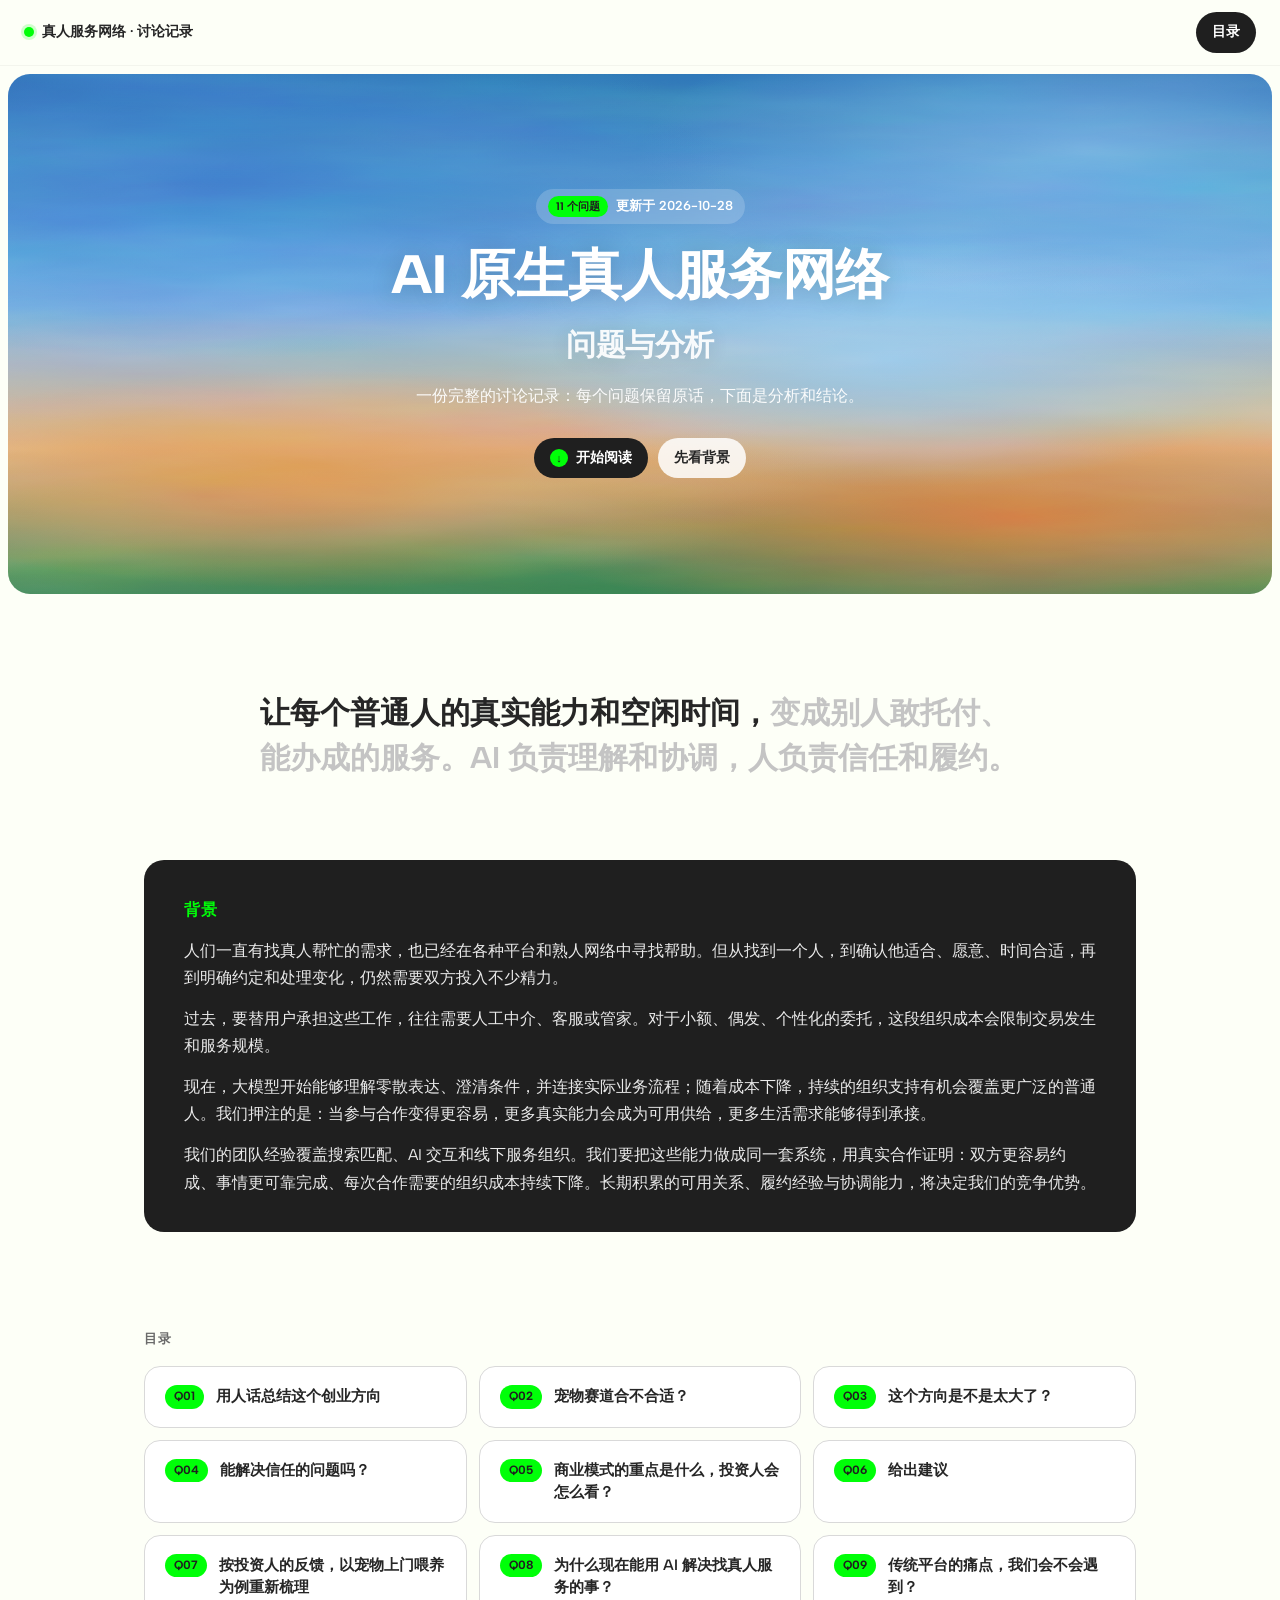
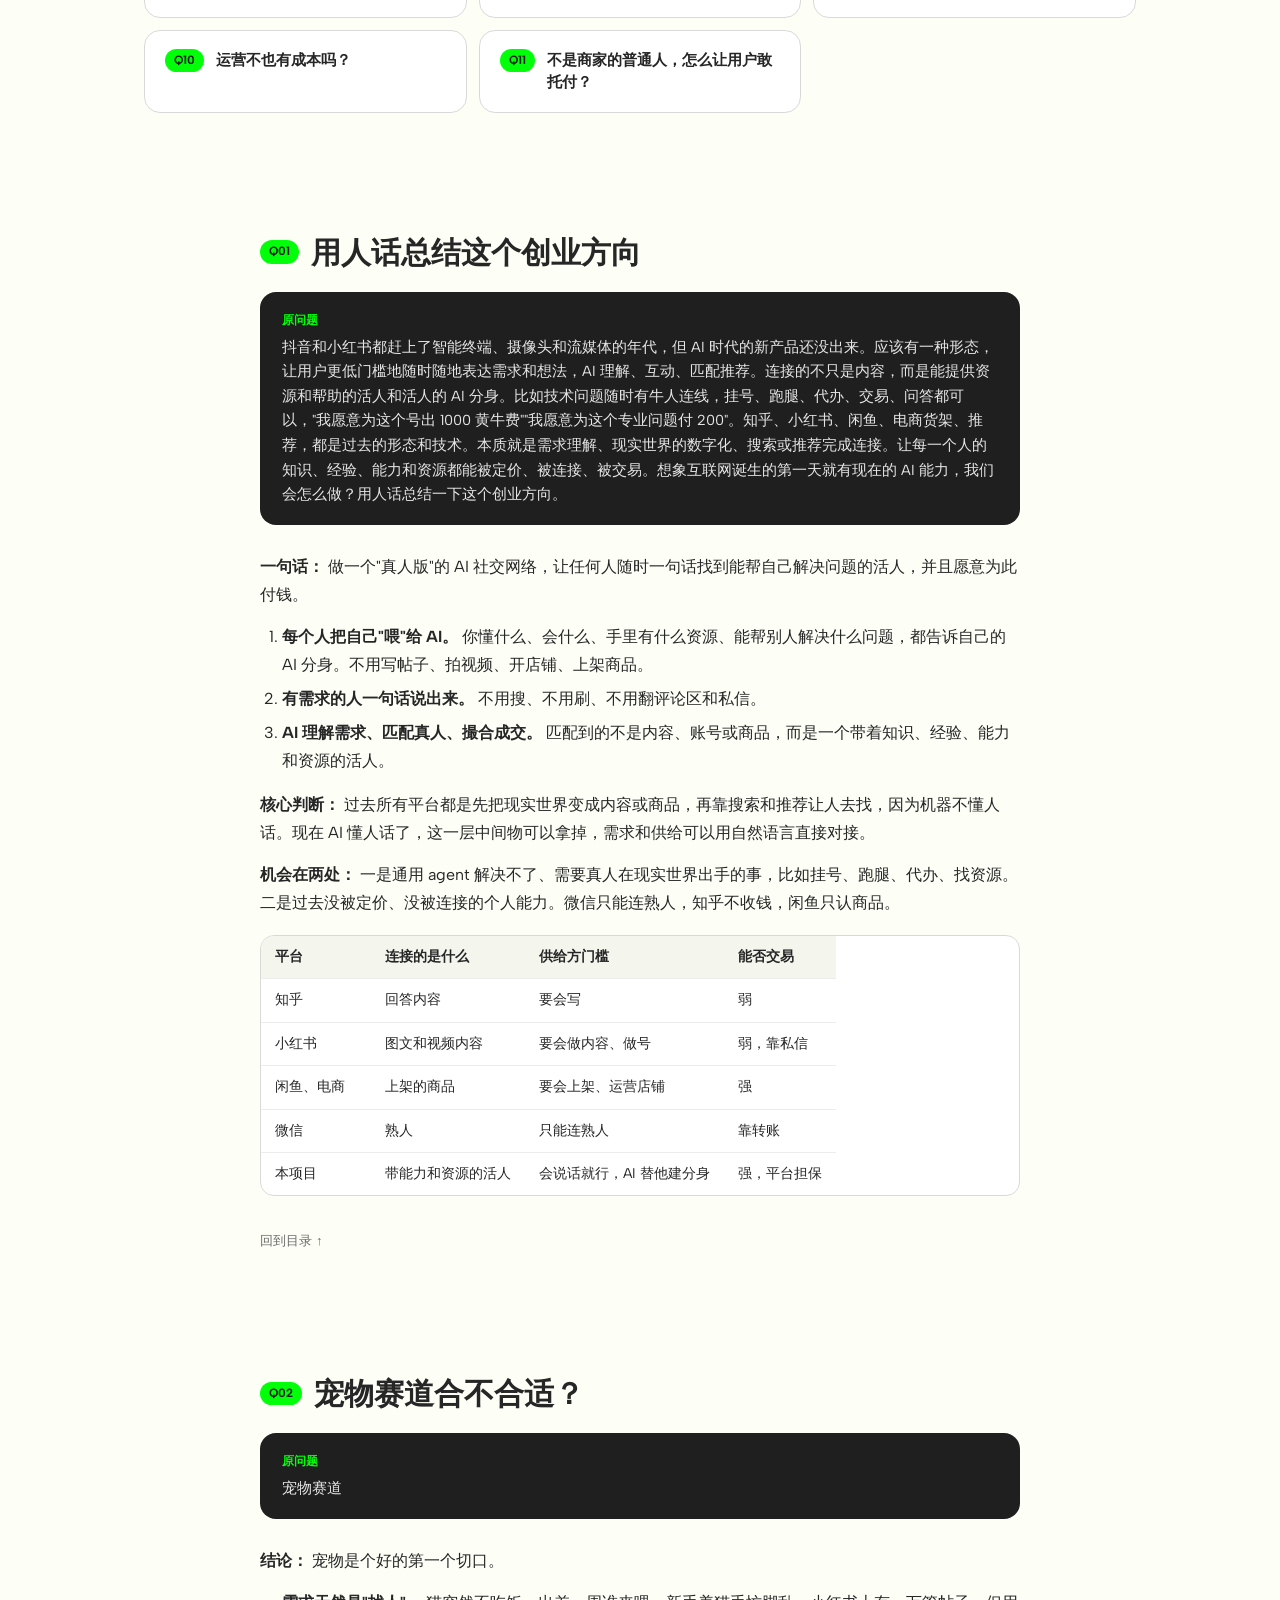
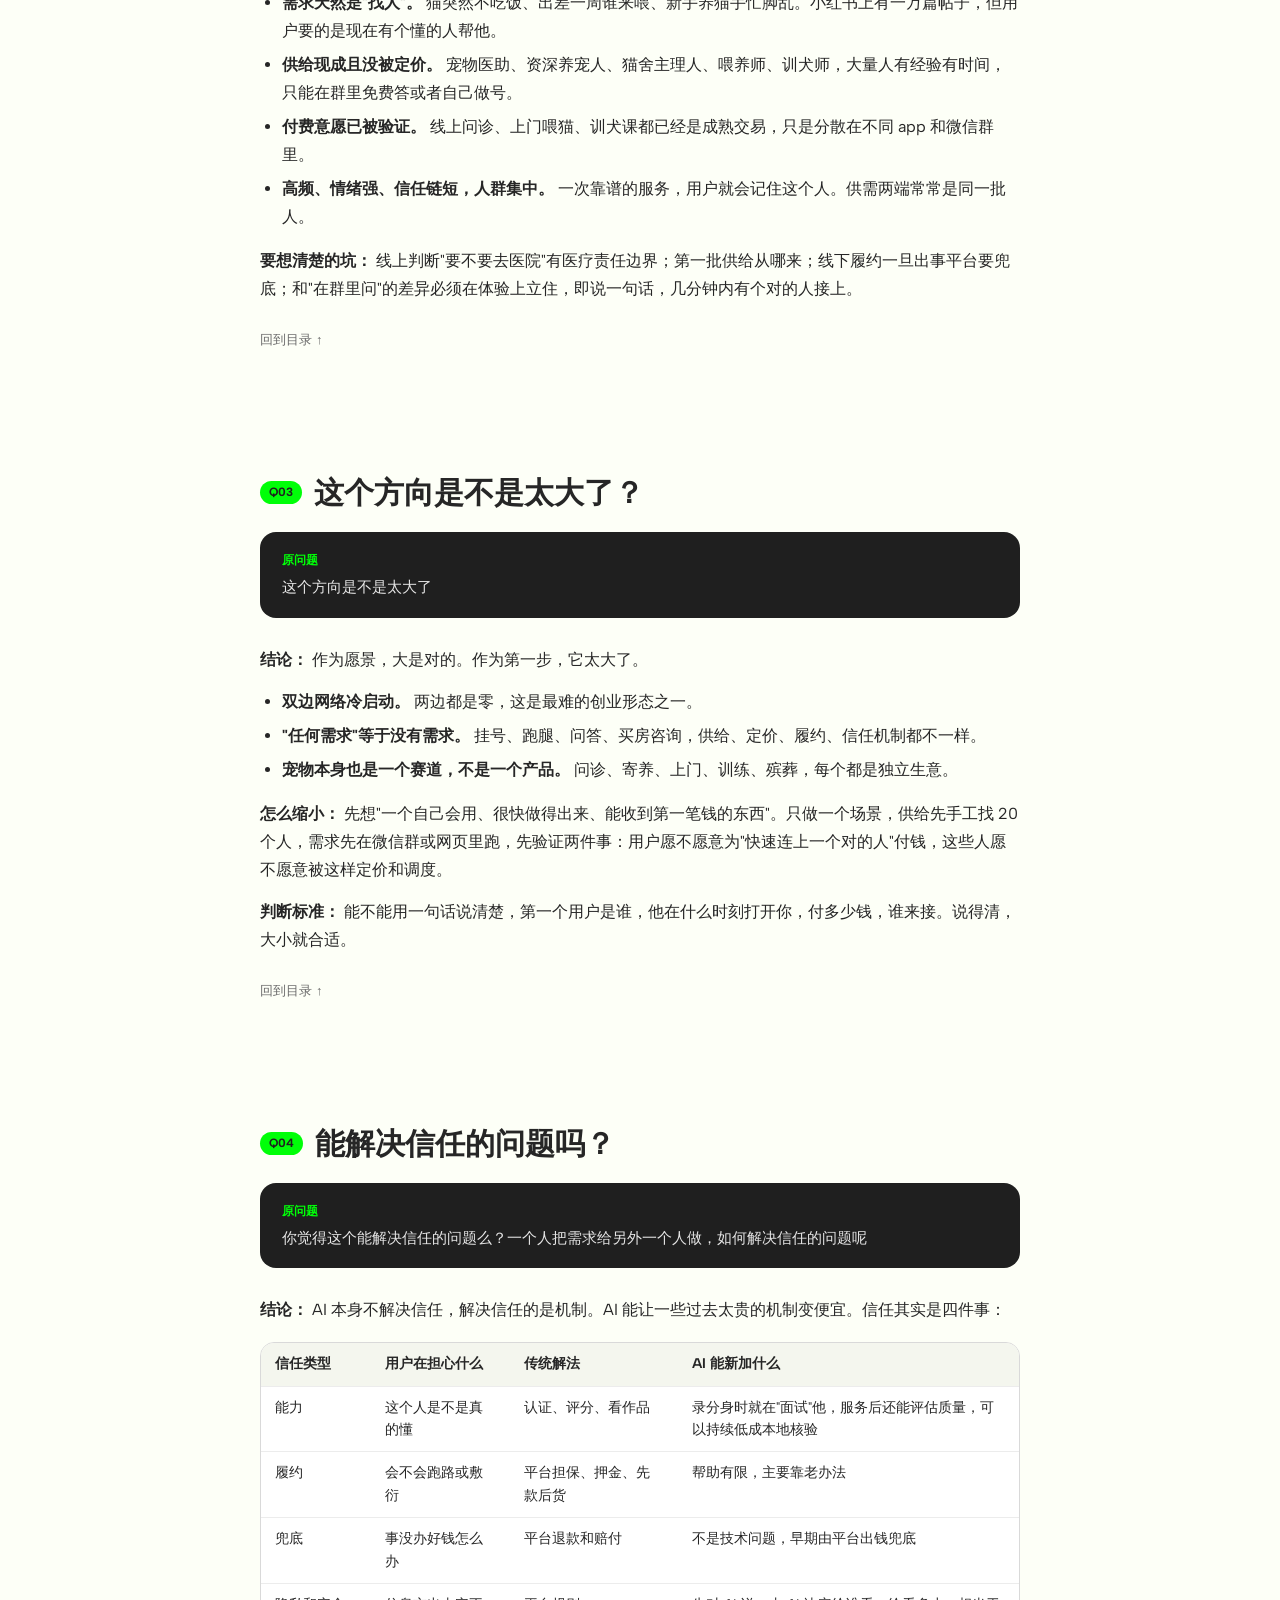
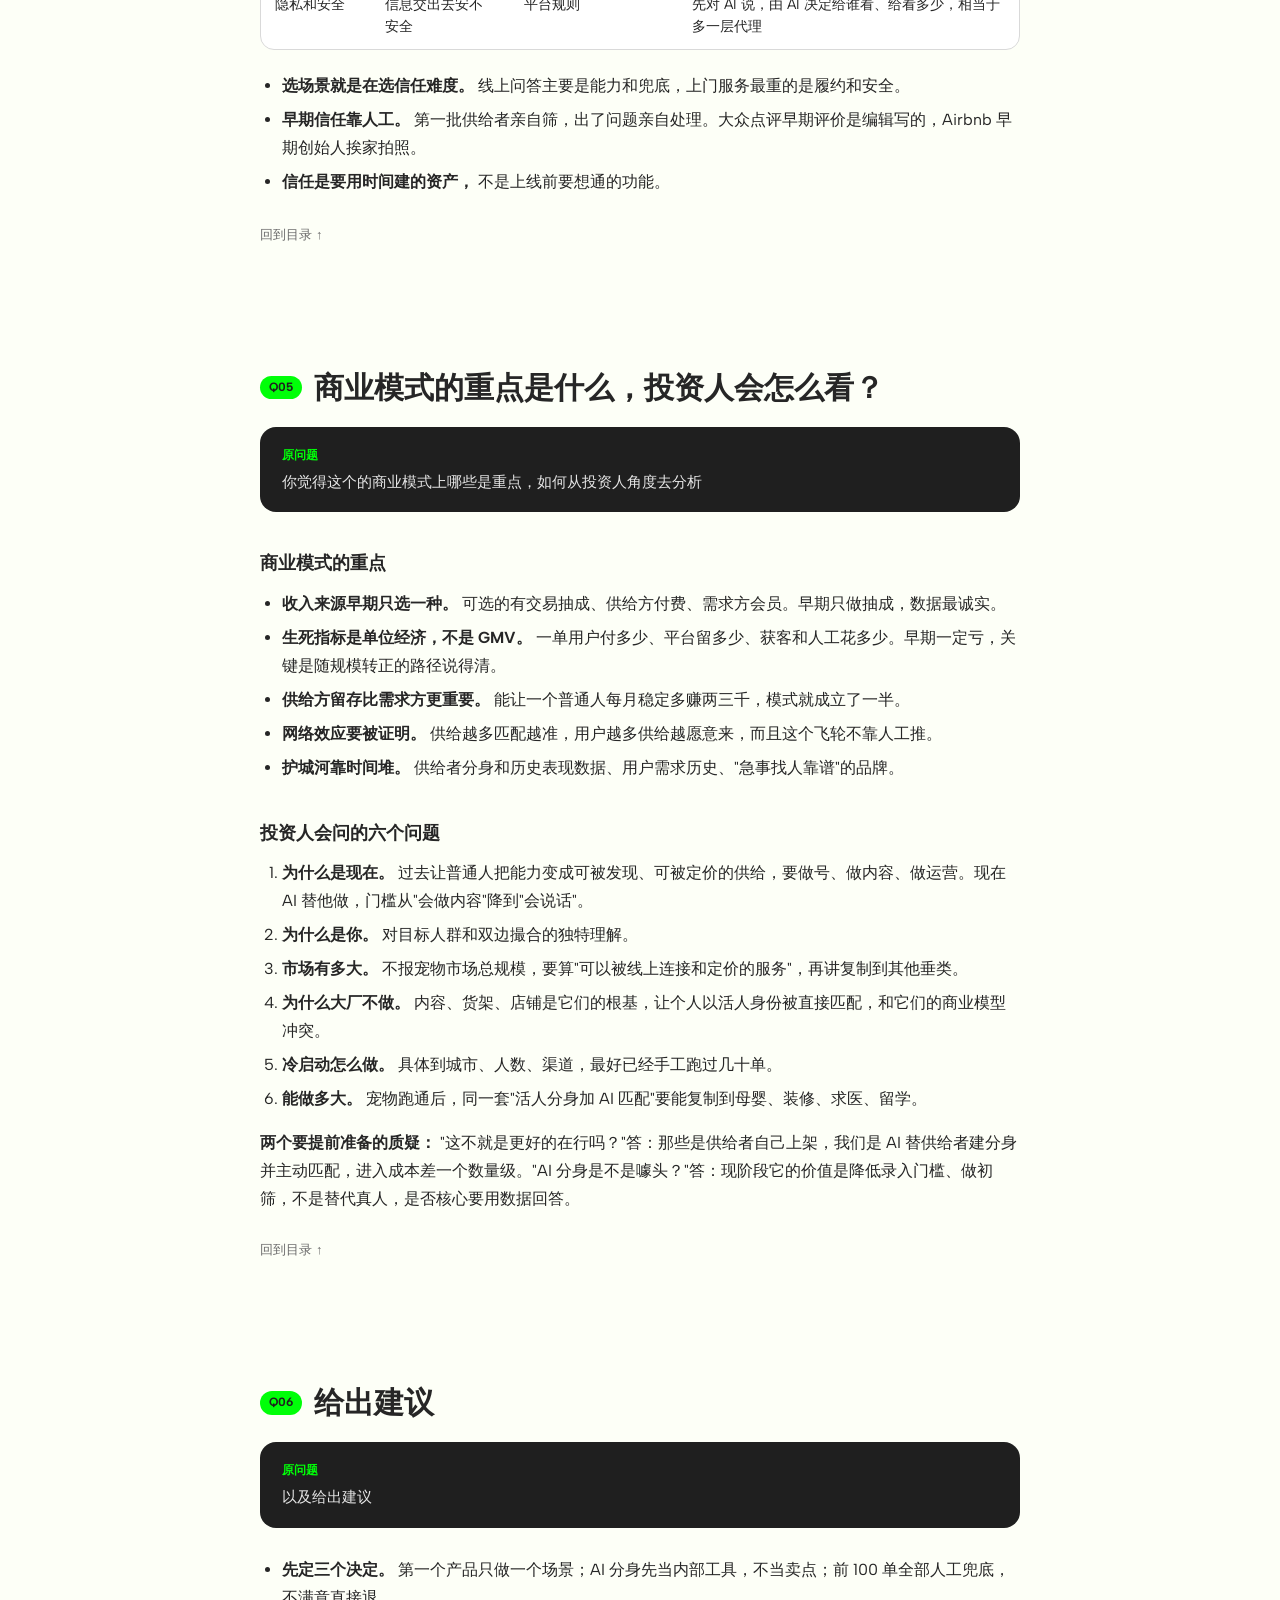
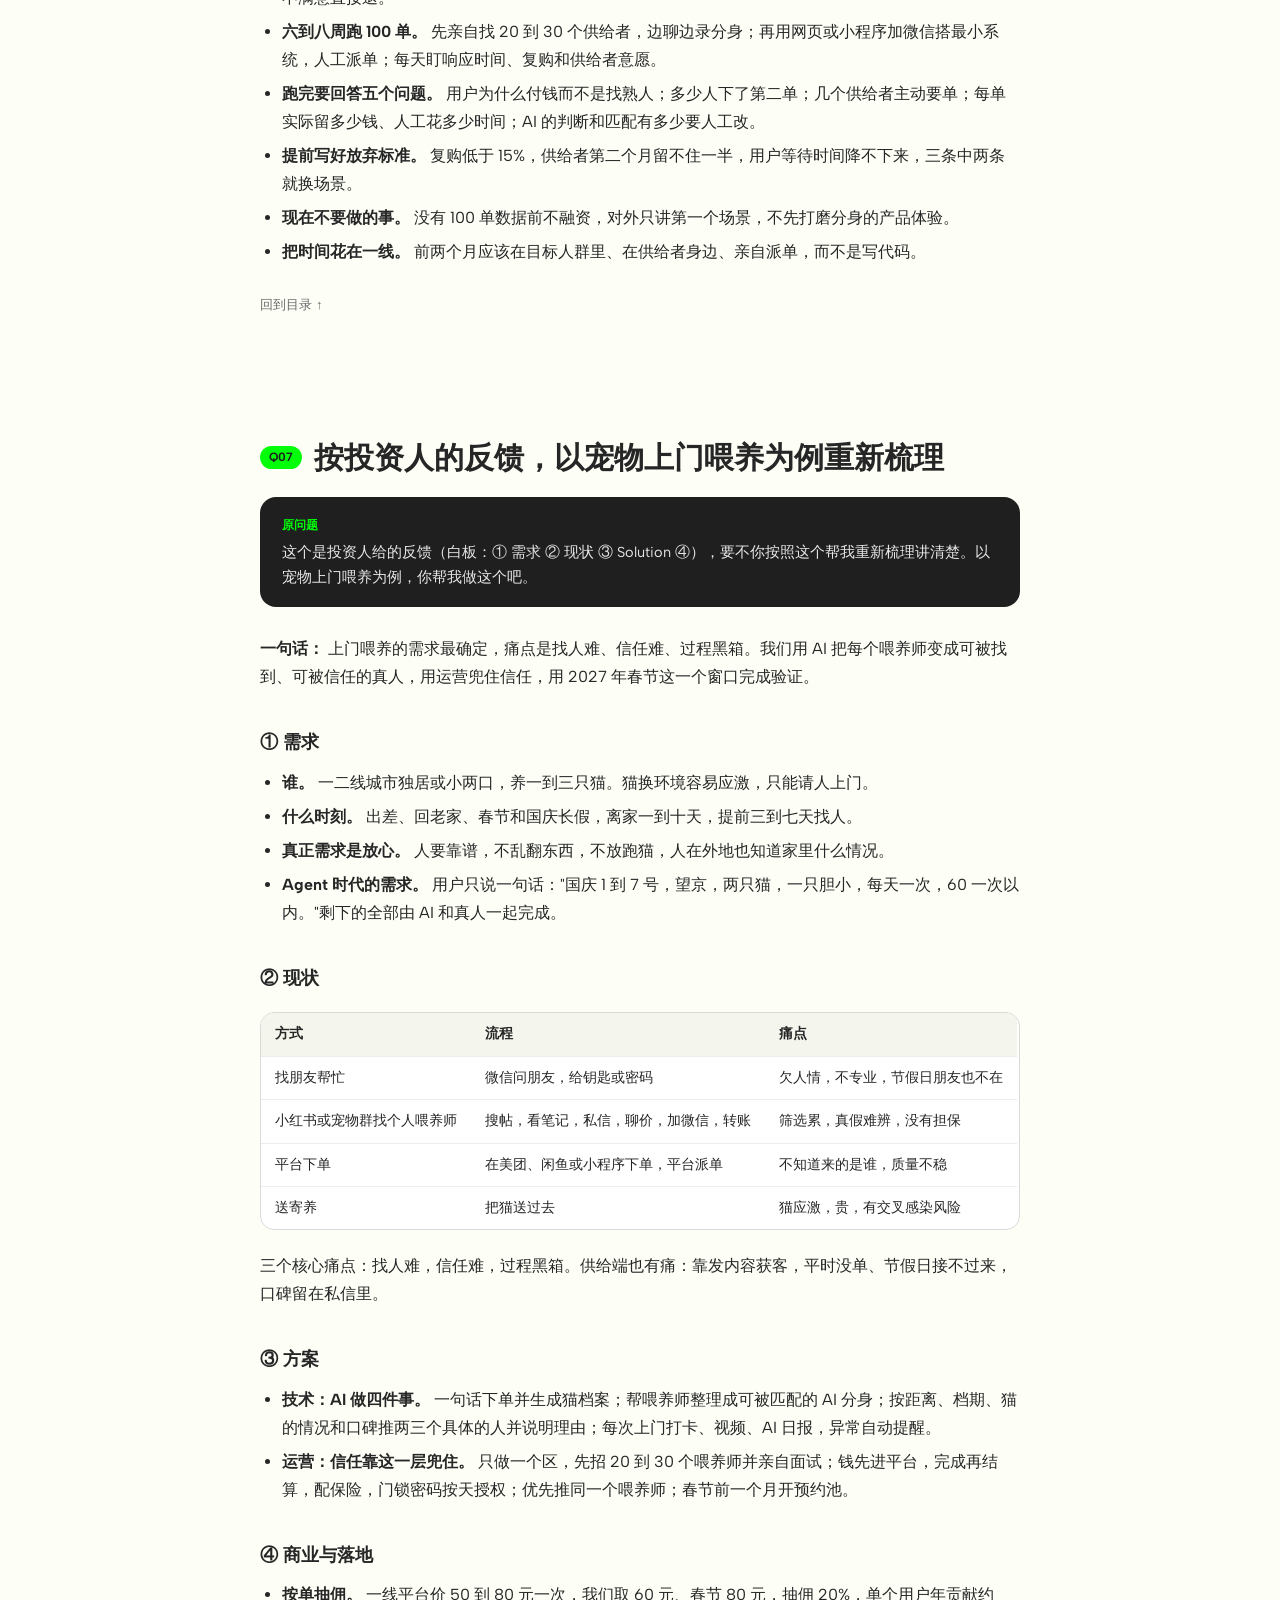
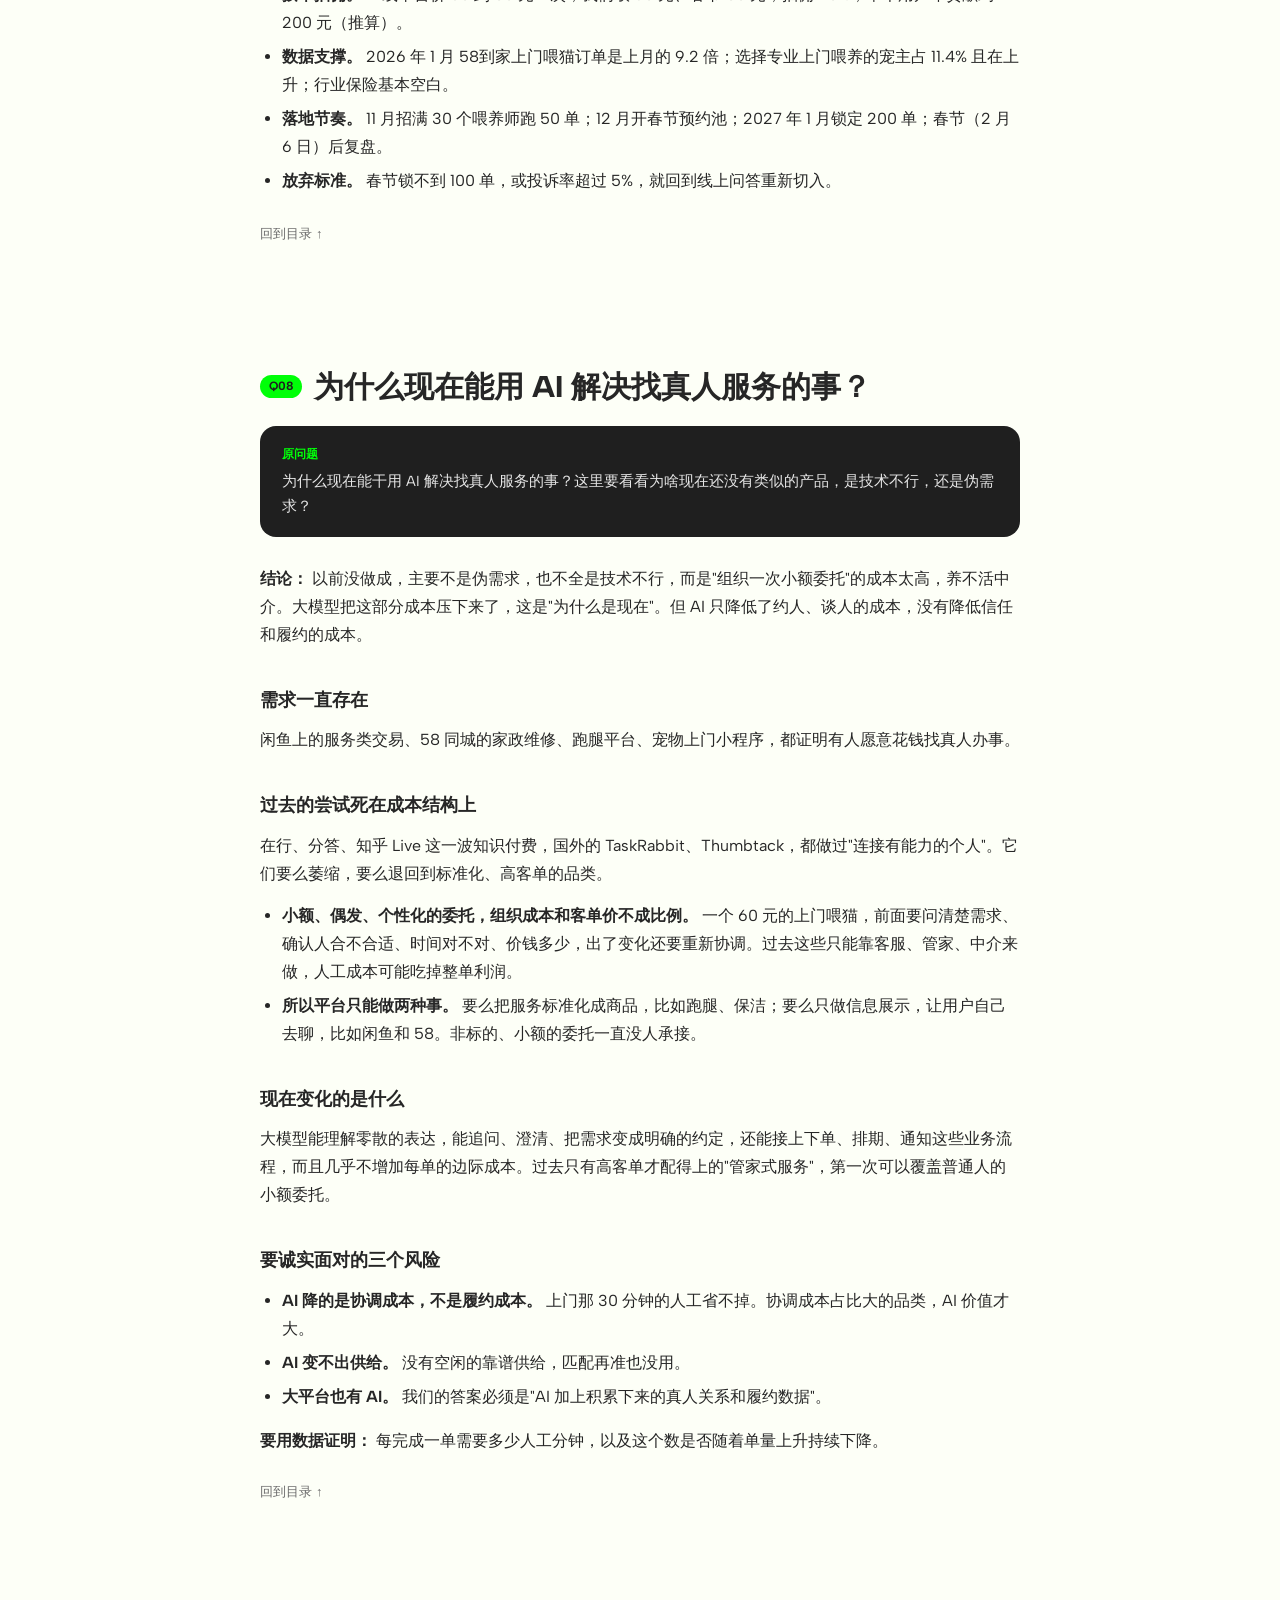
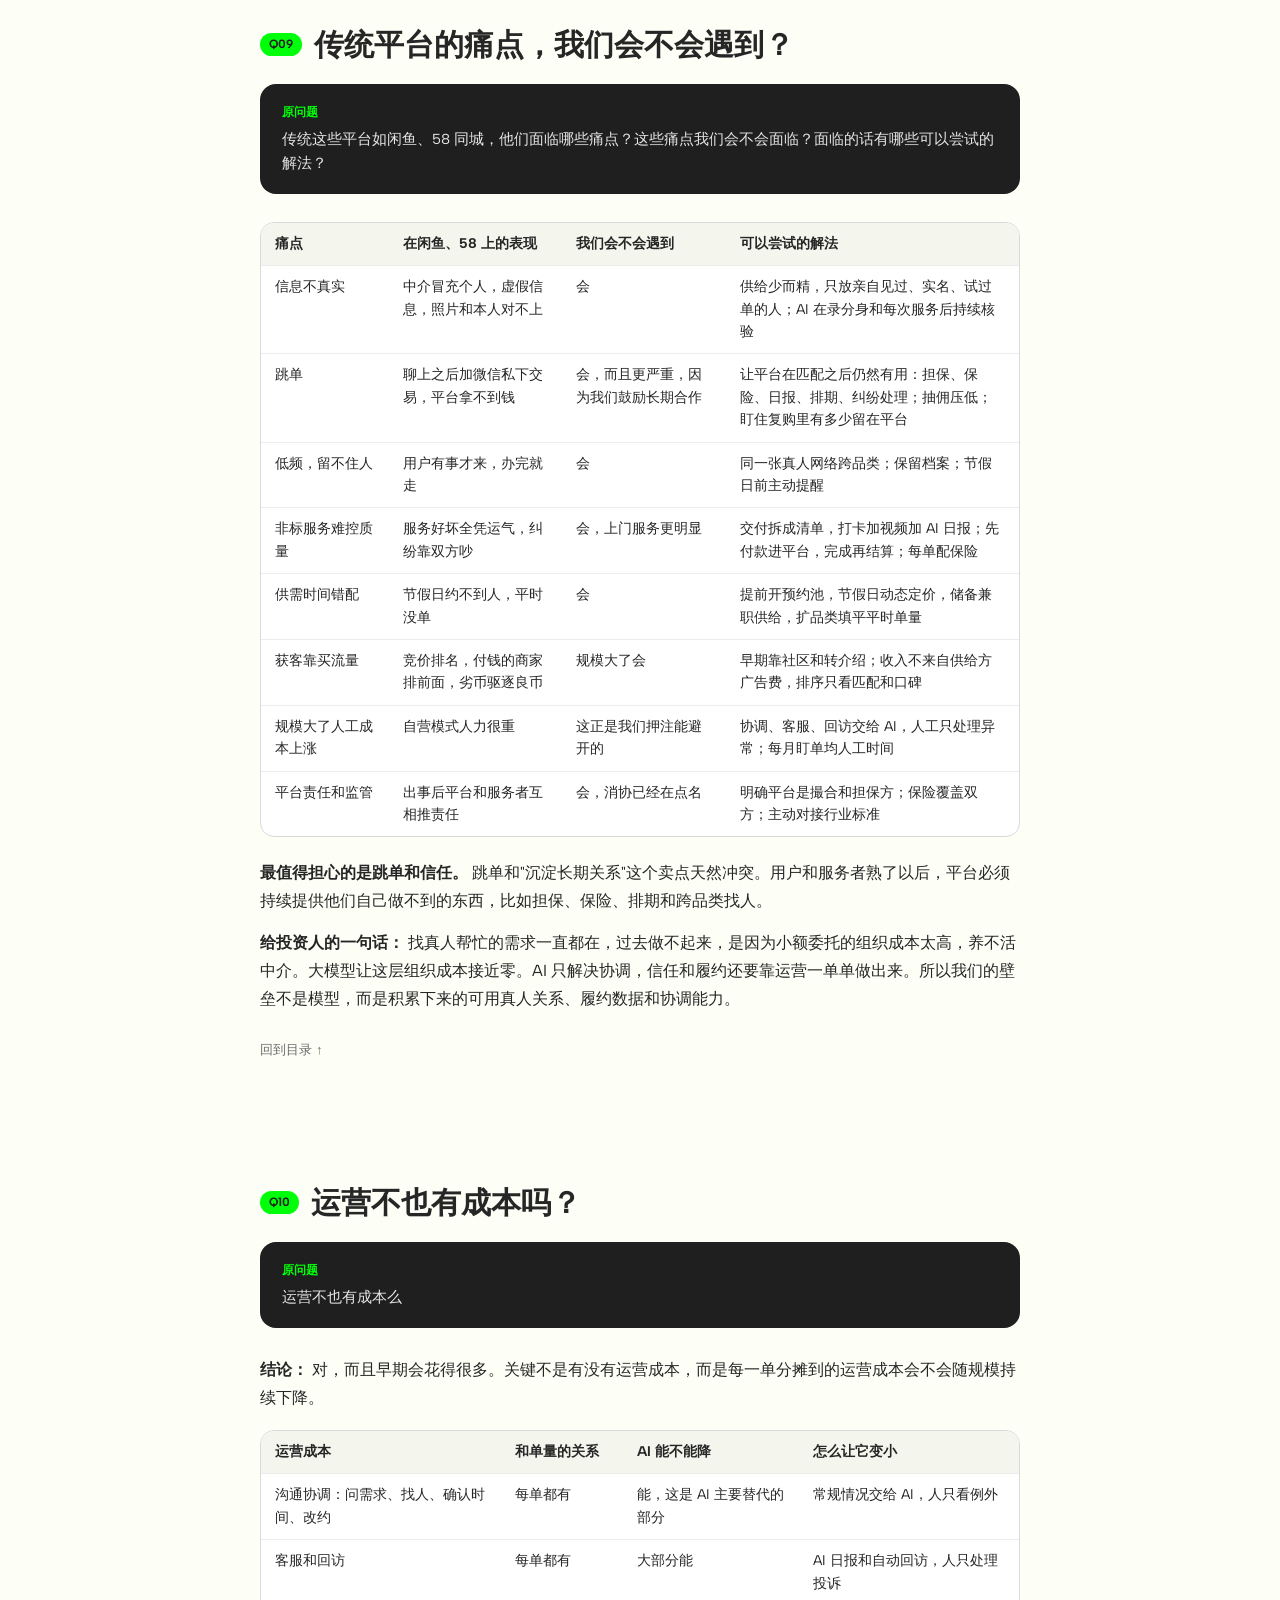
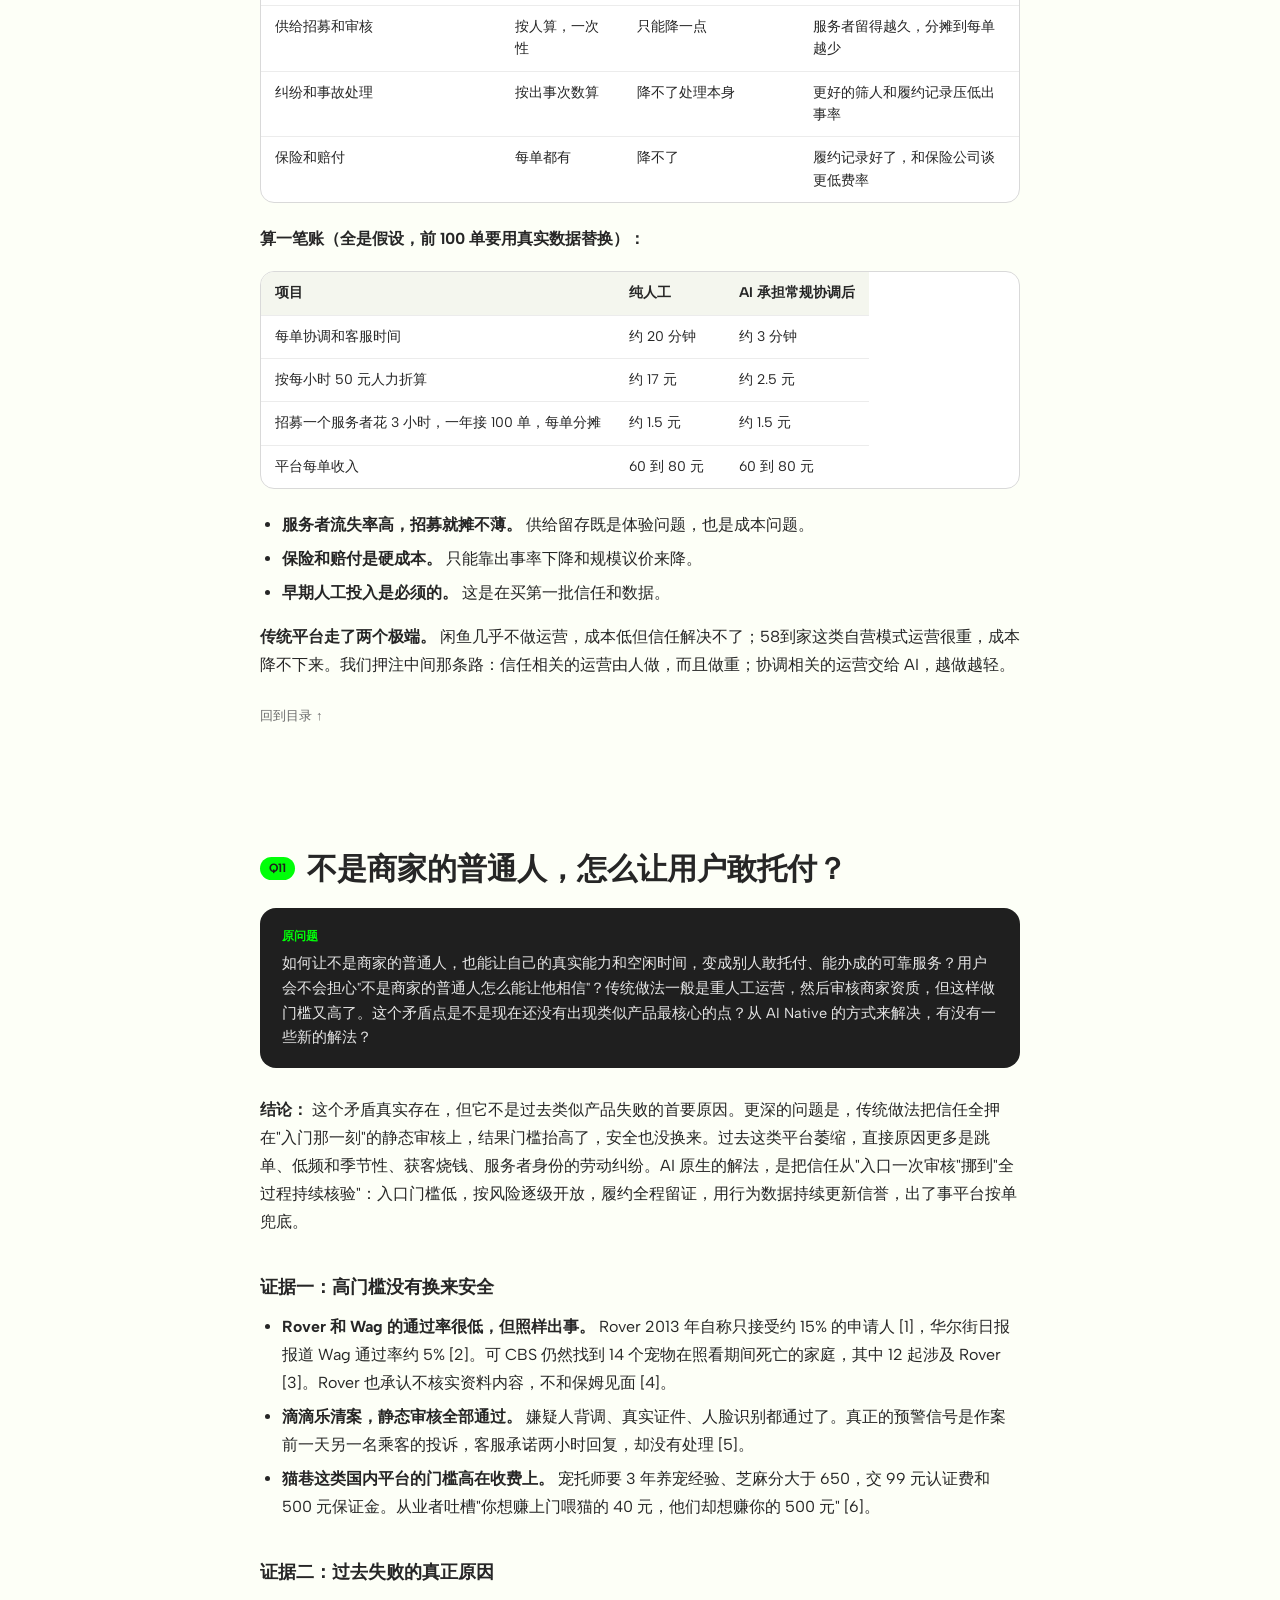
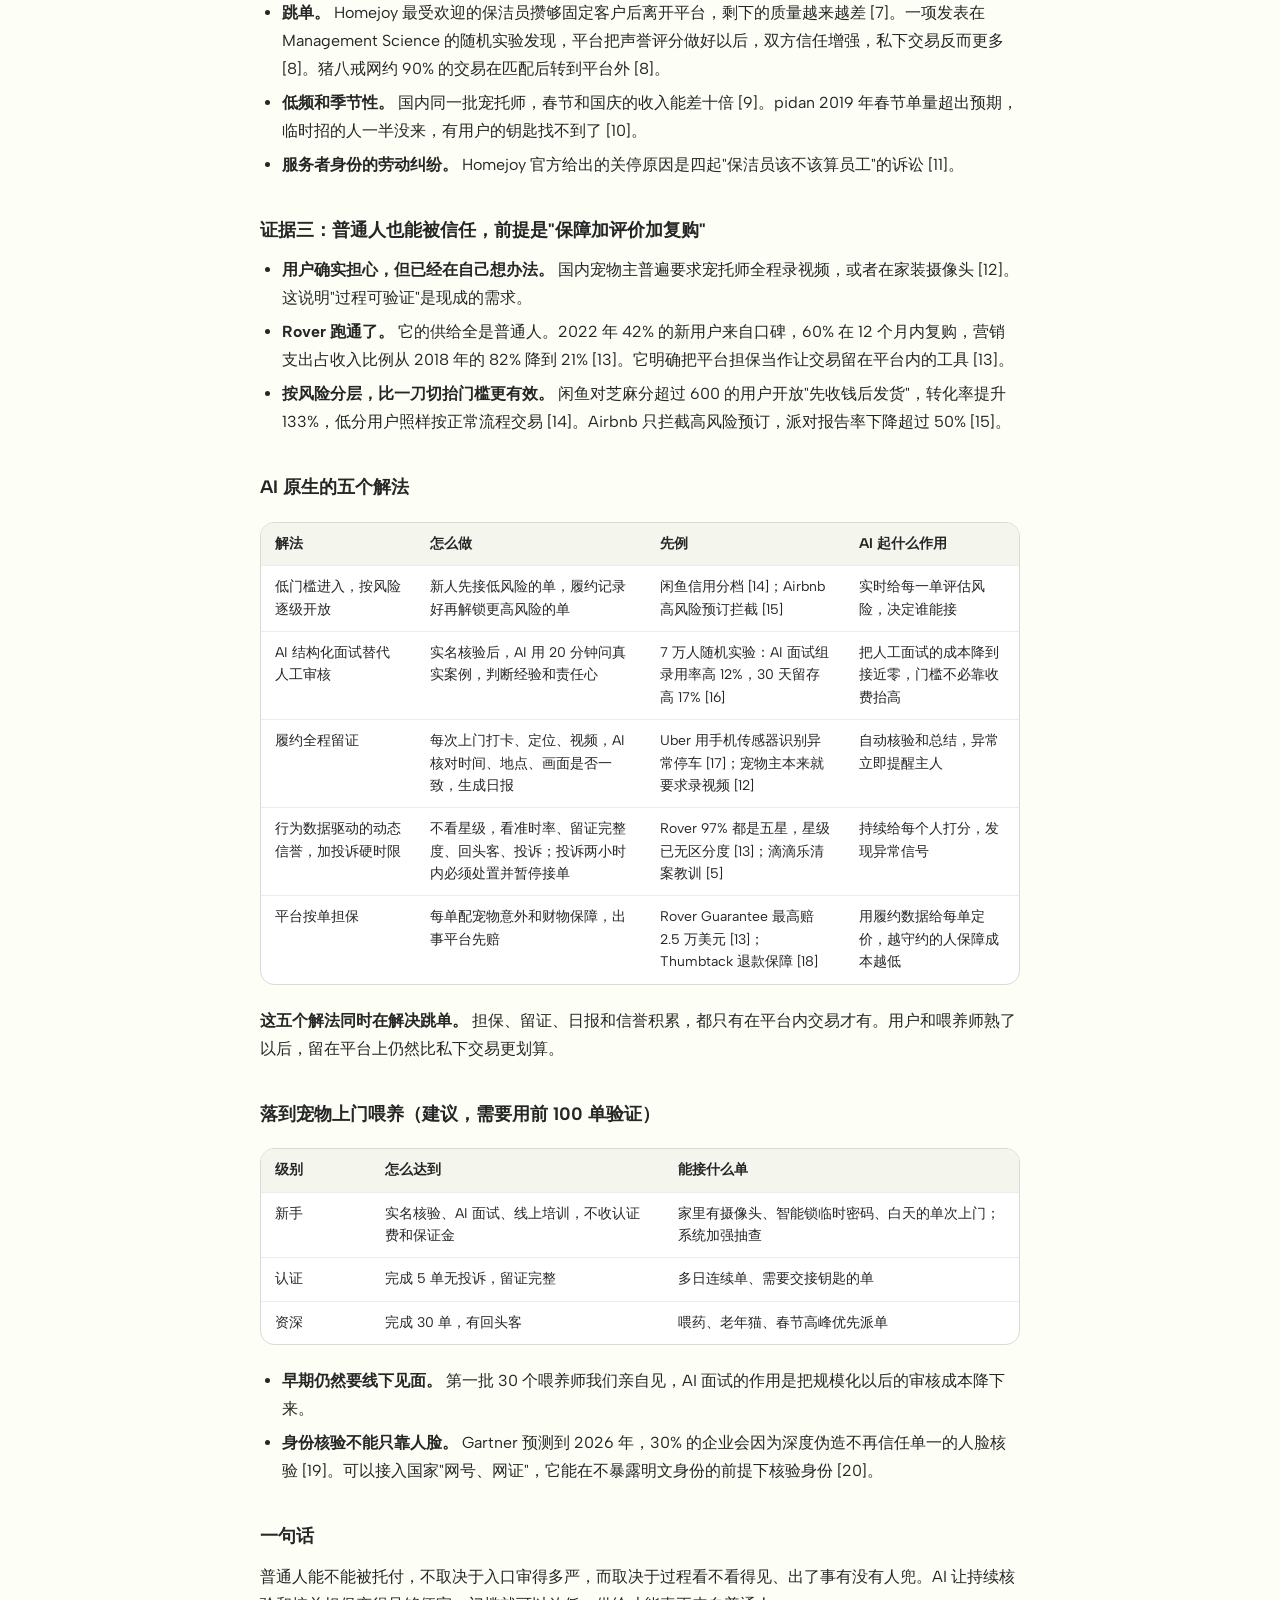
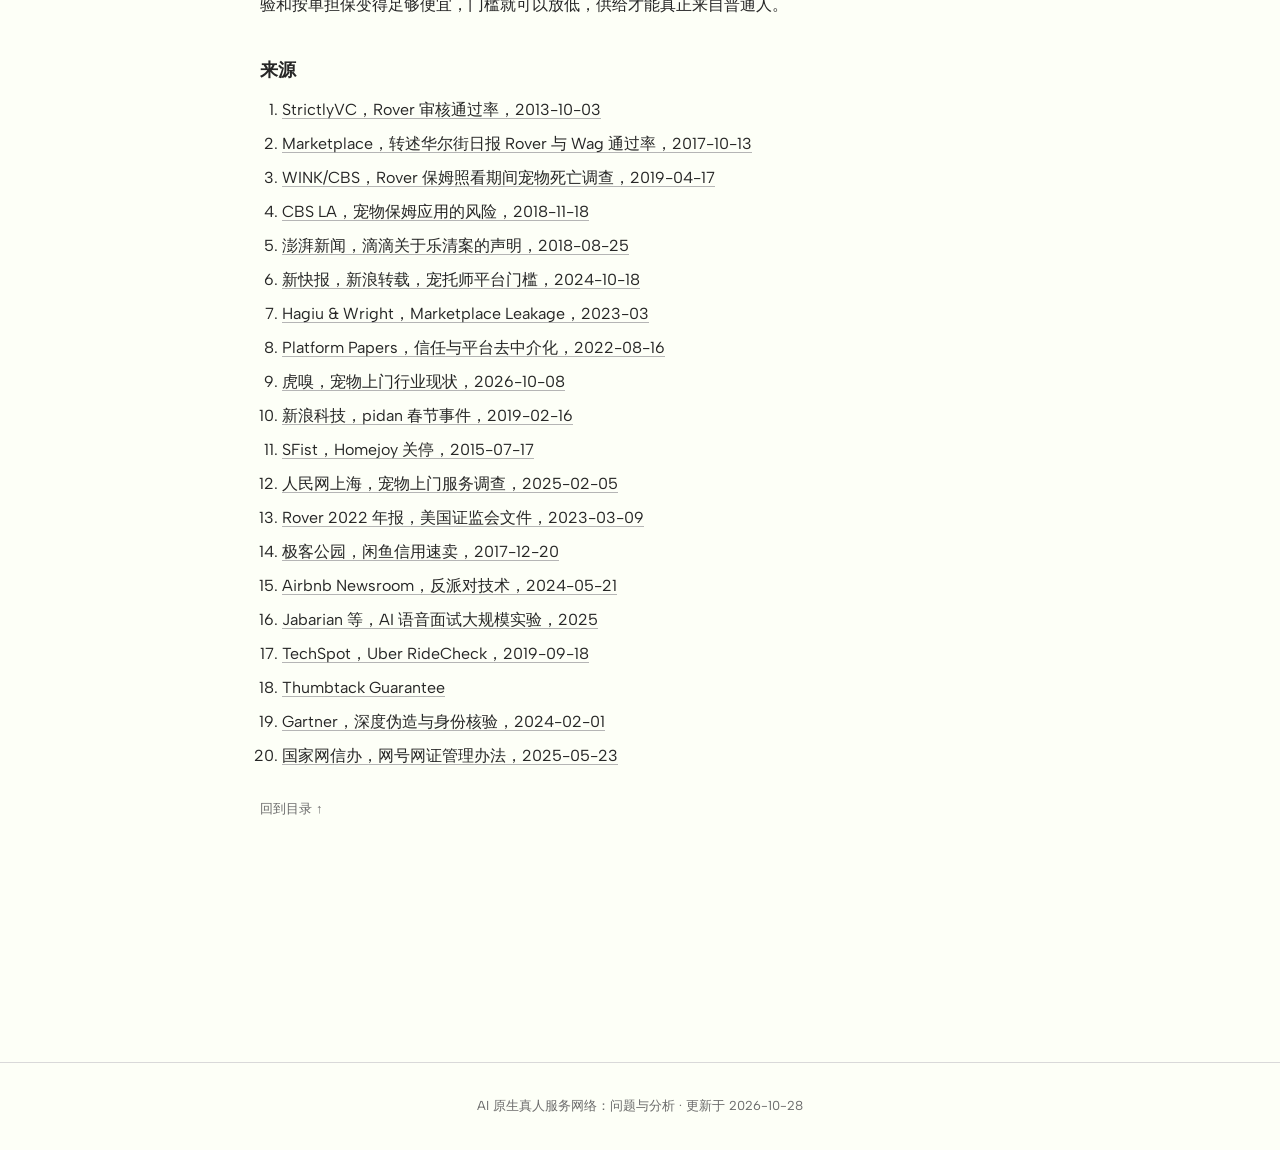
==== index.html @ 9cb5c368 "Publish discussion notes page Co-Authored-By: Claude Opus 5.5 <noreply@anthropic.com>" ====
<!DOCTYPE html>
<html lang="zh-CN">
<head>
<meta charset="utf-8">
<meta name="viewport" content="width=device-width, initial-scale=1">
<meta name="robots" content="noindex, nofollow">
<title>AI 原生真人服务网络：问题与分析</title>
<link rel="preconnect" href="https://fonts.googleapis.com">
<link rel="preconnect" href="https://fonts.gstatic.com" crossorigin>
<link href="https://fonts.googleapis.com/css2?family=Albert+Sans:wght@400;500;600;700;800&display=swap" rel="stylesheet">
<style>
:root {
  --ink: #262626; --muted: #6b6b6b; --paper: #fdfff7; --card: #ffffff;
  --line: #d9d9d9; --accent: #00ff08; --dark: #1f1f1f;
  --sans: "Albert Sans", "PingFang SC", "Microsoft YaHei", sans-serif;
}
* { box-sizing: border-box; }
html { scroll-behavior: smooth; scroll-padding-top: 72px; }
body { margin: 0; background: var(--paper); color: var(--ink); font-family: var(--sans); font-size: 16px; line-height: 1.75; -webkit-font-smoothing: antialiased; }
a { color: inherit; }

/* 顶部导航 */
.nav { position: sticky; top: 0; z-index: 10; display: flex; align-items: center; justify-content: space-between;
  padding: 12px 24px; background: rgba(253,255,247,.85); backdrop-filter: blur(12px); border-bottom: 1px solid rgba(0,0,0,.04); }
.brand { display: flex; align-items: center; gap: 8px; font-weight: 600; font-size: 14px; text-decoration: none; }
.brand i { width: 10px; height: 10px; border-radius: 50%; background: var(--accent); box-shadow: 0 0 0 3px rgba(0,255,8,.18); }
.pill { display: inline-flex; align-items: center; gap: 8px; padding: 8px 16px; border-radius: 999px; font-size: 14px; font-weight: 600; text-decoration: none; transition: transform .15s ease; }
.pill:hover { transform: translateY(-1px); }
.pill.dark { background: var(--dark); color: #fff; }
.pill.light { background: rgba(255,255,255,.85); color: var(--ink); }
.pill .dot { width: 18px; height: 18px; border-radius: 50%; background: var(--accent); display: inline-grid; place-items: center; color: var(--dark); font-size: 11px; }

/* 首屏：油画质感渐变 */
.hero { position: relative; margin: 8px; border-radius: 22px; overflow: hidden; min-height: 520px; display: grid; place-items: center; text-align: center; color: #fff; isolation: isolate;
  background:
    radial-gradient(60% 50% at 15% 20%, #3f86d6 0%, transparent 70%),
    radial-gradient(50% 40% at 85% 15%, #6fb3ec 0%, transparent 70%),
    radial-gradient(45% 35% at 70% 55%, #9ccff2 0%, transparent 70%),
    radial-gradient(55% 30% at 25% 78%, #f0a35e 0%, transparent 70%),
    radial-gradient(60% 30% at 80% 85%, #e8894a 0%, transparent 70%),
    radial-gradient(70% 25% at 50% 100%, #3d8f5a 0%, transparent 75%),
    linear-gradient(180deg, #2f78c4 0%, #7bb6e6 45%, #f2c08a 72%, #4f9a68 100%); }
.hero::before { content: ""; position: absolute; inset: 0; z-index: -1; opacity: .35; mix-blend-mode: overlay;
  background-image: url("data:image/svg+xml,%3Csvg xmlns='http://www.w3.org/2000/svg' width='300' height='300'%3E%3Cfilter id='n'%3E%3CfeTurbulence type='fractalNoise' baseFrequency='.012 .08' numOctaves='4' seed='7'/%3E%3C/filter%3E%3Crect width='300' height='300' filter='url(%23n)'/%3E%3C/svg%3E"); background-size: cover; }
.hero::after { content: ""; position: absolute; inset: 0; z-index: -1; background: linear-gradient(180deg, rgba(0,0,0,.08), rgba(0,0,0,0) 40%, rgba(0,0,0,.12)); }
.hero-inner { max-width: 860px; padding: 64px 24px; }
.eyebrow { display: inline-flex; align-items: center; gap: 8px; font-size: 13px; font-weight: 600; padding: 6px 12px; border-radius: 999px; background: rgba(255,255,255,.18); backdrop-filter: blur(6px); margin-bottom: 20px; }
.eyebrow b { background: var(--accent); color: var(--dark); padding: 1px 8px; border-radius: 999px; font-size: 11px; }
.hero h1 { margin: 0 0 14px; font-size: clamp(32px, 5vw, 54px); line-height: 1.15; font-weight: 800; letter-spacing: -0.01em; text-shadow: 0 2px 24px rgba(0,0,0,.18); }
.h1-sub { display: inline-block; margin-top: 8px; font-size: .55em; font-weight: 700; opacity: .92; }
.hero p { margin: 0 auto 28px; max-width: 620px; font-size: 16px; opacity: .95; }
.hero .actions { display: flex; gap: 10px; justify-content: center; flex-wrap: wrap; }

/* 主体 */
main { max-width: 1040px; margin: 0 auto; padding: 0 24px 120px; }
.statement { max-width: 760px; margin: 96px auto 80px; font-size: clamp(22px, 2.6vw, 30px); line-height: 1.5; font-weight: 700; }
.statement span { color: #c4c4c4; }
.label { font-size: 13px; font-weight: 600; color: var(--muted); letter-spacing: .08em; margin: 0 0 16px; }

.background { background: var(--dark); color: #eaeaea; border-radius: 20px; padding: 36px 40px; margin-bottom: 96px; }
.background .label { color: var(--accent); }
.background p { margin: 0 0 14px; font-size: 15.5px; }
.background p:last-child { margin-bottom: 0; }

.grid { display: grid; grid-template-columns: repeat(auto-fill, minmax(300px, 1fr)); gap: 12px; margin-bottom: 120px; }
.card { display: flex; align-items: flex-start; gap: 12px; padding: 18px 20px; background: var(--card); border: 1px solid var(--line); border-radius: 16px; text-decoration: none; transition: border-color .15s, transform .15s, box-shadow .15s; }
.card:hover { border-color: var(--ink); transform: translateY(-2px); box-shadow: 0 8px 24px rgba(0,0,0,.06); }
.card-title { font-weight: 600; font-size: 15px; line-height: 1.5; }
.pending-dot { margin-left: auto; font-size: 11px; white-space: nowrap; color: var(--muted); }
.tag { flex: none; display: inline-block; font-size: 12px; font-weight: 700; padding: 2px 9px; border-radius: 999px; background: var(--accent); color: var(--dark); line-height: 1.6; }

/* 问题段落 */
.q { max-width: 760px; margin: 0 auto 120px; }
.q-head { display: flex; align-items: center; gap: 12px; margin-bottom: 20px; }
.q-head h2 { margin: 0; font-size: clamp(22px, 2.6vw, 30px); line-height: 1.3; font-weight: 800; }
.ask { background: var(--dark); color: #e6e6e6; border-radius: 16px; padding: 18px 22px; margin-bottom: 28px; }
.ask-label { font-size: 12px; font-weight: 700; color: var(--accent); margin-bottom: 4px; }
.ask p { margin: 0; font-size: 14.5px; line-height: 1.7; }
.answer h3 { font-size: 18px; margin: 36px 0 10px; }
.answer p { margin: 0 0 14px; }
.answer ul, .answer ol { padding-left: 22px; margin: 0 0 16px; }
.answer li { margin: 6px 0; }
.answer strong { font-weight: 700; }
.answer em { color: var(--muted); }
.answer table { width: 100%; border-collapse: separate; border-spacing: 0; margin: 18px 0 22px; font-size: 14px; line-height: 1.6;
  background: var(--card); border: 1px solid var(--line); border-radius: 14px; overflow: hidden; display: block; overflow-x: auto; }
.answer th, .answer td { padding: 10px 14px; text-align: left; vertical-align: top; border-bottom: 1px solid #ececec; min-width: 110px; }
.answer th { background: #f4f6ee; font-weight: 700; }
.answer tr:last-child td { border-bottom: 0; }
.answer a { text-decoration: underline; text-decoration-color: #b5b5b5; text-underline-offset: 3px; }
.answer a:hover { text-decoration-color: var(--ink); }
.top { display: inline-block; margin-top: 12px; font-size: 13px; color: var(--muted); text-decoration: none; }
.top:hover { color: var(--ink); }

footer { border-top: 1px solid var(--line); padding: 32px 24px; text-align: center; font-size: 13px; color: var(--muted); }

@media (max-width: 640px) {
  .hero { min-height: 440px; border-radius: 16px; }
  .background { padding: 26px 22px; }
  .statement { margin: 64px auto 56px; }
}
</style>
</head>
<body>
<nav class="nav">
  <a class="brand" href="#"><i></i>真人服务网络 · 讨论记录</a>
  <a class="pill dark" href="#index">目录</a>
</nav>

<header class="hero">
  <div class="hero-inner">
    <div class="eyebrow"><b>11 个问题</b> 更新于 2026-10-28</div>
    <h1>AI 原生真人服务网络<br><span class="h1-sub">问题与分析</span></h1>
    <p>一份完整的讨论记录：每个问题保留原话，下面是分析和结论。</p>
    <div class="actions">
      <a class="pill dark" href="#index"><span class="dot">↓</span>开始阅读</a>
      <a class="pill light" href="#background">先看背景</a>
    </div>
  </div>
</header>

<main>
  <p class="statement">让每个普通人的真实能力和空闲时间，<span>变成别人敢托付、能办成的服务。AI 负责理解和协调，人负责信任和履约。</span></p>

  <section class="background" id="background">
    <p class="label">背景</p>
    <p>人们一直有找真人帮忙的需求，也已经在各种平台和熟人网络中寻找帮助。但从找到一个人，到确认他适合、愿意、时间合适，再到明确约定和处理变化，仍然需要双方投入不少精力。</p>
<p>过去，要替用户承担这些工作，往往需要人工中介、客服或管家。对于小额、偶发、个性化的委托，这段组织成本会限制交易发生和服务规模。</p>
<p>现在，大模型开始能够理解零散表达、澄清条件，并连接实际业务流程；随着成本下降，持续的组织支持有机会覆盖更广泛的普通人。我们押注的是：当参与合作变得更容易，更多真实能力会成为可用供给，更多生活需求能够得到承接。</p>
<p>我们的团队经验覆盖搜索匹配、AI 交互和线下服务组织。我们要把这些能力做成同一套系统，用真实合作证明：双方更容易约成、事情更可靠完成、每次合作需要的组织成本持续下降。长期积累的可用关系、履约经验与协调能力，将决定我们的竞争优势。</p>
  </section>

  <p class="label" id="index">目录</p>
  <div class="grid">
    <a class="card" href="#q01"><span class="tag">Q01</span><span class="card-title">用人话总结这个创业方向</span></a>
<a class="card" href="#q02"><span class="tag">Q02</span><span class="card-title">宠物赛道合不合适？</span></a>
<a class="card" href="#q03"><span class="tag">Q03</span><span class="card-title">这个方向是不是太大了？</span></a>
<a class="card" href="#q04"><span class="tag">Q04</span><span class="card-title">能解决信任的问题吗？</span></a>
<a class="card" href="#q05"><span class="tag">Q05</span><span class="card-title">商业模式的重点是什么，投资人会怎么看？</span></a>
<a class="card" href="#q06"><span class="tag">Q06</span><span class="card-title">给出建议</span></a>
<a class="card" href="#q07"><span class="tag">Q07</span><span class="card-title">按投资人的反馈，以宠物上门喂养为例重新梳理</span></a>
<a class="card" href="#q08"><span class="tag">Q08</span><span class="card-title">为什么现在能用 AI 解决找真人服务的事？</span></a>
<a class="card" href="#q09"><span class="tag">Q09</span><span class="card-title">传统平台的痛点，我们会不会遇到？</span></a>
<a class="card" href="#q10"><span class="tag">Q10</span><span class="card-title">运营不也有成本吗？</span></a>
<a class="card" href="#q11"><span class="tag">Q11</span><span class="card-title">不是商家的普通人，怎么让用户敢托付？</span></a>
  </div>

  <section class="q" id="q01">
  <div class="q-head"><span class="tag">Q01</span><h2>用人话总结这个创业方向</h2></div>
  <div class="ask"><div class="ask-label">原问题</div><p>抖音和小红书都赶上了智能终端、摄像头和流媒体的年代，但 AI 时代的新产品还没出来。应该有一种形态，让用户更低门槛地随时随地表达需求和想法，AI 理解、互动、匹配推荐。连接的不只是内容，而是能提供资源和帮助的活人和活人的 AI 分身。比如技术问题随时有牛人连线，挂号、跑腿、代办、交易、问答都可以，&quot;我愿意为这个号出 1000 黄牛费&quot;&quot;我愿意为这个专业问题付 200&quot;。知乎、小红书、闲鱼、电商货架、推荐，都是过去的形态和技术。本质就是需求理解、现实世界的数字化、搜索或推荐完成连接。让每一个人的知识、经验、能力和资源都能被定价、被连接、被交易。想象互联网诞生的第一天就有现在的 AI 能力，我们会怎么做？用人话总结一下这个创业方向。</p></div>
  <div class="answer"><p><strong>一句话：</strong> 做一个"真人版"的 AI 社交网络，让任何人随时一句话找到能帮自己解决问题的活人，并且愿意为此付钱。</p>
<ol>
<li><strong>每个人把自己"喂"给 AI。</strong> 你懂什么、会什么、手里有什么资源、能帮别人解决什么问题，都告诉自己的 AI 分身。不用写帖子、拍视频、开店铺、上架商品。</li>
<li><strong>有需求的人一句话说出来。</strong> 不用搜、不用刷、不用翻评论区和私信。</li>
<li><strong>AI 理解需求、匹配真人、撮合成交。</strong> 匹配到的不是内容、账号或商品，而是一个带着知识、经验、能力和资源的活人。</li>
</ol>
<p><strong>核心判断：</strong> 过去所有平台都是先把现实世界变成内容或商品，再靠搜索和推荐让人去找，因为机器不懂人话。现在 AI 懂人话了，这一层中间物可以拿掉，需求和供给可以用自然语言直接对接。</p>
<p><strong>机会在两处：</strong> 一是通用 agent 解决不了、需要真人在现实世界出手的事，比如挂号、跑腿、代办、找资源。二是过去没被定价、没被连接的个人能力。微信只能连熟人，知乎不收钱，闲鱼只认商品。</p>
<table>
<thead>
<tr>
<th>平台</th>
<th>连接的是什么</th>
<th>供给方门槛</th>
<th>能否交易</th>
</tr>
</thead>
<tbody>
<tr>
<td>知乎</td>
<td>回答内容</td>
<td>要会写</td>
<td>弱</td>
</tr>
<tr>
<td>小红书</td>
<td>图文和视频内容</td>
<td>要会做内容、做号</td>
<td>弱，靠私信</td>
</tr>
<tr>
<td>闲鱼、电商</td>
<td>上架的商品</td>
<td>要会上架、运营店铺</td>
<td>强</td>
</tr>
<tr>
<td>微信</td>
<td>熟人</td>
<td>只能连熟人</td>
<td>靠转账</td>
</tr>
<tr>
<td>本项目</td>
<td>带能力和资源的活人</td>
<td>会说话就行，AI 替他建分身</td>
<td>强，平台担保</td>
</tr>
</tbody>
</table></div>
  <a class="top" href="#index">回到目录 ↑</a>
</section>
<section class="q" id="q02">
  <div class="q-head"><span class="tag">Q02</span><h2>宠物赛道合不合适？</h2></div>
  <div class="ask"><div class="ask-label">原问题</div><p>宠物赛道</p></div>
  <div class="answer"><p><strong>结论：</strong> 宠物是个好的第一个切口。</p>
<ul>
<li><strong>需求天然是"找人"。</strong> 猫突然不吃饭、出差一周谁来喂、新手养猫手忙脚乱。小红书上有一万篇帖子，但用户要的是现在有个懂的人帮他。</li>
<li><strong>供给现成且没被定价。</strong> 宠物医助、资深养宠人、猫舍主理人、喂养师、训犬师，大量人有经验有时间，只能在群里免费答或者自己做号。</li>
<li><strong>付费意愿已被验证。</strong> 线上问诊、上门喂猫、训犬课都已经是成熟交易，只是分散在不同 app 和微信群里。</li>
<li><strong>高频、情绪强、信任链短，人群集中。</strong> 一次靠谱的服务，用户就会记住这个人。供需两端常常是同一批人。</li>
</ul>
<p><strong>要想清楚的坑：</strong> 线上判断"要不要去医院"有医疗责任边界；第一批供给从哪来；线下履约一旦出事平台要兜底；和"在群里问"的差异必须在体验上立住，即说一句话，几分钟内有个对的人接上。</p></div>
  <a class="top" href="#index">回到目录 ↑</a>
</section>
<section class="q" id="q03">
  <div class="q-head"><span class="tag">Q03</span><h2>这个方向是不是太大了？</h2></div>
  <div class="ask"><div class="ask-label">原问题</div><p>这个方向是不是太大了</p></div>
  <div class="answer"><p><strong>结论：</strong> 作为愿景，大是对的。作为第一步，它太大了。</p>
<ul>
<li><strong>双边网络冷启动。</strong> 两边都是零，这是最难的创业形态之一。</li>
<li><strong>"任何需求"等于没有需求。</strong> 挂号、跑腿、问答、买房咨询，供给、定价、履约、信任机制都不一样。</li>
<li><strong>宠物本身也是一个赛道，不是一个产品。</strong> 问诊、寄养、上门、训练、殡葬，每个都是独立生意。</li>
</ul>
<p><strong>怎么缩小：</strong> 先想"一个自己会用、很快做得出来、能收到第一笔钱的东西"。只做一个场景，供给先手工找 20 个人，需求先在微信群或网页里跑，先验证两件事：用户愿不愿意为"快速连上一个对的人"付钱，这些人愿不愿意被这样定价和调度。</p>
<p><strong>判断标准：</strong> 能不能用一句话说清楚，第一个用户是谁，他在什么时刻打开你，付多少钱，谁来接。说得清，大小就合适。</p></div>
  <a class="top" href="#index">回到目录 ↑</a>
</section>
<section class="q" id="q04">
  <div class="q-head"><span class="tag">Q04</span><h2>能解决信任的问题吗？</h2></div>
  <div class="ask"><div class="ask-label">原问题</div><p>你觉得这个能解决信任的问题么？一个人把需求给另外一个人做，如何解决信任的问题呢</p></div>
  <div class="answer"><p><strong>结论：</strong> AI 本身不解决信任，解决信任的是机制。AI 能让一些过去太贵的机制变便宜。信任其实是四件事：</p>
<table>
<thead>
<tr>
<th>信任类型</th>
<th>用户在担心什么</th>
<th>传统解法</th>
<th>AI 能新加什么</th>
</tr>
</thead>
<tbody>
<tr>
<td>能力</td>
<td>这个人是不是真的懂</td>
<td>认证、评分、看作品</td>
<td>录分身时就在"面试"他，服务后还能评估质量，可以持续低成本地核验</td>
</tr>
<tr>
<td>履约</td>
<td>会不会跑路或敷衍</td>
<td>平台担保、押金、先款后货</td>
<td>帮助有限，主要靠老办法</td>
</tr>
<tr>
<td>兜底</td>
<td>事没办好钱怎么办</td>
<td>平台退款和赔付</td>
<td>不是技术问题，早期由平台出钱兜底</td>
</tr>
<tr>
<td>隐私和安全</td>
<td>信息交出去安不安全</td>
<td>平台规则</td>
<td>先对 AI 说，由 AI 决定给谁看、给看多少，相当于多一层代理</td>
</tr>
</tbody>
</table>
<ul>
<li><strong>选场景就是在选信任难度。</strong> 线上问答主要是能力和兜底，上门服务最重的是履约和安全。</li>
<li><strong>早期信任靠人工。</strong> 第一批供给者亲自筛，出了问题亲自处理。大众点评早期评价是编辑写的，Airbnb 早期创始人挨家拍照。</li>
<li><strong>信任是要用时间建的资产，</strong> 不是上线前要想通的功能。</li>
</ul></div>
  <a class="top" href="#index">回到目录 ↑</a>
</section>
<section class="q" id="q05">
  <div class="q-head"><span class="tag">Q05</span><h2>商业模式的重点是什么，投资人会怎么看？</h2></div>
  <div class="ask"><div class="ask-label">原问题</div><p>你觉得这个的商业模式上哪些是重点，如何从投资人角度去分析</p></div>
  <div class="answer"><h3>商业模式的重点</h3>
<ul>
<li><strong>收入来源早期只选一种。</strong> 可选的有交易抽成、供给方付费、需求方会员。早期只做抽成，数据最诚实。</li>
<li><strong>生死指标是单位经济，不是 GMV。</strong> 一单用户付多少、平台留多少、获客和人工花多少。早期一定亏，关键是随规模转正的路径说得清。</li>
<li><strong>供给方留存比需求方更重要。</strong> 能让一个普通人每月稳定多赚两三千，模式就成立了一半。</li>
<li><strong>网络效应要被证明。</strong> 供给越多匹配越准，用户越多供给越愿意来，而且这个飞轮不靠人工推。</li>
<li><strong>护城河靠时间堆。</strong> 供给者分身和历史表现数据、用户需求历史、"急事找人靠谱"的品牌。</li>
</ul>
<h3>投资人会问的六个问题</h3>
<ol>
<li><strong>为什么是现在。</strong> 过去让普通人把能力变成可被发现、可被定价的供给，要做号、做内容、做运营。现在 AI 替他做，门槛从"会做内容"降到"会说话"。</li>
<li><strong>为什么是你。</strong> 对目标人群和双边撮合的独特理解。</li>
<li><strong>市场有多大。</strong> 不报宠物市场总规模，要算"可以被线上连接和定价的服务"，再讲复制到其他垂类。</li>
<li><strong>为什么大厂不做。</strong> 内容、货架、店铺是它们的根基，让个人以活人身份被直接匹配，和它们的商业模型冲突。</li>
<li><strong>冷启动怎么做。</strong> 具体到城市、人数、渠道，最好已经手工跑过几十单。</li>
<li><strong>能做多大。</strong> 宠物跑通后，同一套"活人分身加 AI 匹配"要能复制到母婴、装修、求医、留学。</li>
</ol>
<p><strong>两个要提前准备的质疑：</strong> "这不就是更好的在行吗？"答：那些是供给者自己上架，我们是 AI 替供给者建分身并主动匹配，进入成本差一个数量级。"AI 分身是不是噱头？"答：现阶段它的价值是降低录入门槛、做初筛，不是替代真人，是否核心要用数据回答。</p></div>
  <a class="top" href="#index">回到目录 ↑</a>
</section>
<section class="q" id="q06">
  <div class="q-head"><span class="tag">Q06</span><h2>给出建议</h2></div>
  <div class="ask"><div class="ask-label">原问题</div><p>以及给出建议</p></div>
  <div class="answer"><ul>
<li><strong>先定三个决定。</strong> 第一个产品只做一个场景；AI 分身先当内部工具，不当卖点；前 100 单全部人工兜底，不满意直接退。</li>
<li><strong>六到八周跑 100 单。</strong> 先亲自找 20 到 30 个供给者，边聊边录分身；再用网页或小程序加微信搭最小系统，人工派单；每天盯响应时间、复购和供给者意愿。</li>
<li><strong>跑完要回答五个问题。</strong> 用户为什么付钱而不是找熟人；多少人下了第二单；几个供给者主动要单；每单实际留多少钱、人工花多少时间；AI 的判断和匹配有多少要人工改。</li>
<li><strong>提前写好放弃标准。</strong> 复购低于 15%，供给者第二个月留不住一半，用户等待时间降不下来，三条中两条就换场景。</li>
<li><strong>现在不要做的事。</strong> 没有 100 单数据前不融资，对外只讲第一个场景，不先打磨分身的产品体验。</li>
<li><strong>把时间花在一线。</strong> 前两个月应该在目标人群里、在供给者身边、亲自派单，而不是写代码。</li>
</ul></div>
  <a class="top" href="#index">回到目录 ↑</a>
</section>
<section class="q" id="q07">
  <div class="q-head"><span class="tag">Q07</span><h2>按投资人的反馈，以宠物上门喂养为例重新梳理</h2></div>
  <div class="ask"><div class="ask-label">原问题</div><p>这个是投资人给的反馈（白板：① 需求 ② 现状 ③ Solution ④），要不你按照这个帮我重新梳理讲清楚。以宠物上门喂养为例，你帮我做这个吧。</p></div>
  <div class="answer"><p><strong>一句话：</strong> 上门喂养的需求最确定，痛点是找人难、信任难、过程黑箱。我们用 AI 把每个喂养师变成可被找到、可被信任的真人，用运营兜住信任，用 2027 年春节这一个窗口完成验证。</p>
<h3>① 需求</h3>
<ul>
<li><strong>谁。</strong> 一二线城市独居或小两口，养一到三只猫。猫换环境容易应激，只能请人上门。</li>
<li><strong>什么时刻。</strong> 出差、回老家、春节和国庆长假，离家一到十天，提前三到七天找人。</li>
<li><strong>真正需求是放心。</strong> 人要靠谱，不乱翻东西，不放跑猫，人在外地也知道家里什么情况。</li>
<li><strong>Agent 时代的需求。</strong> 用户只说一句话："国庆 1 到 7 号，望京，两只猫，一只胆小，每天一次，60 一次以内。"剩下的全部由 AI 和真人一起完成。</li>
</ul>
<h3>② 现状</h3>
<table>
<thead>
<tr>
<th>方式</th>
<th>流程</th>
<th>痛点</th>
</tr>
</thead>
<tbody>
<tr>
<td>找朋友帮忙</td>
<td>微信问朋友，给钥匙或密码</td>
<td>欠人情，不专业，节假日朋友也不在</td>
</tr>
<tr>
<td>小红书或宠物群找个人喂养师</td>
<td>搜帖，看笔记，私信，聊价，加微信，转账</td>
<td>筛选累，真假难辨，没有担保</td>
</tr>
<tr>
<td>平台下单</td>
<td>在美团、闲鱼或小程序下单，平台派单</td>
<td>不知道来的是谁，质量不稳</td>
</tr>
<tr>
<td>送寄养</td>
<td>把猫送过去</td>
<td>猫应激，贵，有交叉感染风险</td>
</tr>
</tbody>
</table>
<p>三个核心痛点：找人难，信任难，过程黑箱。供给端也有痛：靠发内容获客，平时没单、节假日接不过来，口碑留在私信里。</p>
<h3>③ 方案</h3>
<ul>
<li><strong>技术：AI 做四件事。</strong> 一句话下单并生成猫档案；帮喂养师整理成可被匹配的 AI 分身；按距离、档期、猫的情况和口碑推两三个具体的人并说明理由；每次上门打卡、视频、AI 日报，异常自动提醒。</li>
<li><strong>运营：信任靠这一层兜住。</strong> 只做一个区，先招 20 到 30 个喂养师并亲自面试；钱先进平台，完成再结算，配保险，门锁密码按天授权；优先推同一个喂养师；春节前一个月开预约池。</li>
</ul>
<h3>④ 商业与落地</h3>
<ul>
<li><strong>按单抽佣。</strong> 一线平台价 50 到 80 元一次，我们取 60 元、春节 80 元，抽佣 20%，单个用户年贡献约 200 元（推算）。</li>
<li><strong>数据支撑。</strong> 2026 年 1 月 58到家上门喂猫订单是上月的 9.2 倍；选择专业上门喂养的宠主占 11.4% 且在上升；行业保险基本空白。</li>
<li><strong>落地节奏。</strong> 11 月招满 30 个喂养师跑 50 单；12 月开春节预约池；2027 年 1 月锁定 200 单；春节（2 月 6 日）后复盘。</li>
<li><strong>放弃标准。</strong> 春节锁不到 100 单，或投诉率超过 5%，就回到线上问答重新切入。</li>
</ul></div>
  <a class="top" href="#index">回到目录 ↑</a>
</section>
<section class="q" id="q08">
  <div class="q-head"><span class="tag">Q08</span><h2>为什么现在能用 AI 解决找真人服务的事？</h2></div>
  <div class="ask"><div class="ask-label">原问题</div><p>为什么现在能干用 AI 解决找真人服务的事？这里要看看为啥现在还没有类似的产品，是技术不行，还是伪需求？</p></div>
  <div class="answer"><p><strong>结论：</strong> 以前没做成，主要不是伪需求，也不全是技术不行，而是"组织一次小额委托"的成本太高，养不活中介。大模型把这部分成本压下来了，这是"为什么是现在"。但 AI 只降低了约人、谈人的成本，没有降低信任和履约的成本。</p>
<h3>需求一直存在</h3>
<p>闲鱼上的服务类交易、58 同城的家政维修、跑腿平台、宠物上门小程序，都证明有人愿意花钱找真人办事。</p>
<h3>过去的尝试死在成本结构上</h3>
<p>在行、分答、知乎 Live 这一波知识付费，国外的 TaskRabbit、Thumbtack，都做过"连接有能力的个人"。它们要么萎缩，要么退回到标准化、高客单的品类。</p>
<ul>
<li><strong>小额、偶发、个性化的委托，组织成本和客单价不成比例。</strong> 一个 60 元的上门喂猫，前面要问清楚需求、确认人合不合适、时间对不对、价钱多少，出了变化还要重新协调。过去这些只能靠客服、管家、中介来做，人工成本可能吃掉整单利润。</li>
<li><strong>所以平台只能做两种事。</strong> 要么把服务标准化成商品，比如跑腿、保洁；要么只做信息展示，让用户自己去聊，比如闲鱼和 58。非标的、小额的委托一直没人承接。</li>
</ul>
<h3>现在变化的是什么</h3>
<p>大模型能理解零散的表达，能追问、澄清、把需求变成明确的约定，还能接上下单、排期、通知这些业务流程，而且几乎不增加每单的边际成本。过去只有高客单才配得上的"管家式服务"，第一次可以覆盖普通人的小额委托。</p>
<h3>要诚实面对的三个风险</h3>
<ul>
<li><strong>AI 降的是协调成本，不是履约成本。</strong> 上门那 30 分钟的人工省不掉。协调成本占比大的品类，AI 价值才大。</li>
<li><strong>AI 变不出供给。</strong> 没有空闲的靠谱供给，匹配再准也没用。</li>
<li><strong>大平台也有 AI。</strong> 我们的答案必须是"AI 加上积累下来的真人关系和履约数据"。</li>
</ul>
<p><strong>要用数据证明：</strong> 每完成一单需要多少人工分钟，以及这个数是否随着单量上升持续下降。</p></div>
  <a class="top" href="#index">回到目录 ↑</a>
</section>
<section class="q" id="q09">
  <div class="q-head"><span class="tag">Q09</span><h2>传统平台的痛点，我们会不会遇到？</h2></div>
  <div class="ask"><div class="ask-label">原问题</div><p>传统这些平台如闲鱼、58 同城，他们面临哪些痛点？这些痛点我们会不会面临？面临的话有哪些可以尝试的解法？</p></div>
  <div class="answer"><table>
<thead>
<tr>
<th>痛点</th>
<th>在闲鱼、58 上的表现</th>
<th>我们会不会遇到</th>
<th>可以尝试的解法</th>
</tr>
</thead>
<tbody>
<tr>
<td>信息不真实</td>
<td>中介冒充个人，虚假信息，照片和本人对不上</td>
<td>会</td>
<td>供给少而精，只放亲自见过、实名、试过单的人；AI 在录分身和每次服务后持续核验</td>
</tr>
<tr>
<td>跳单</td>
<td>聊上之后加微信私下交易，平台拿不到钱</td>
<td>会，而且更严重，因为我们鼓励长期合作</td>
<td>让平台在匹配之后仍然有用：担保、保险、日报、排期、纠纷处理；抽佣压低；盯住复购里有多少留在平台</td>
</tr>
<tr>
<td>低频，留不住人</td>
<td>用户有事才来，办完就走</td>
<td>会</td>
<td>同一张真人网络跨品类；保留档案；节假日前主动提醒</td>
</tr>
<tr>
<td>非标服务难控质量</td>
<td>服务好坏全凭运气，纠纷靠双方吵</td>
<td>会，上门服务更明显</td>
<td>交付拆成清单，打卡加视频加 AI 日报；先付款进平台，完成再结算；每单配保险</td>
</tr>
<tr>
<td>供需时间错配</td>
<td>节假日约不到人，平时没单</td>
<td>会</td>
<td>提前开预约池，节假日动态定价，储备兼职供给，扩品类填平平时单量</td>
</tr>
<tr>
<td>获客靠买流量</td>
<td>竞价排名，付钱的商家排前面，劣币驱逐良币</td>
<td>规模大了会</td>
<td>早期靠社区和转介绍；收入不来自供给方广告费，排序只看匹配和口碑</td>
</tr>
<tr>
<td>规模大了人工成本上涨</td>
<td>自营模式人力很重</td>
<td>这正是我们押注能避开的</td>
<td>协调、客服、回访交给 AI，人工只处理异常；每月盯单均人工时间</td>
</tr>
<tr>
<td>平台责任和监管</td>
<td>出事后平台和服务者互相推责任</td>
<td>会，消协已经在点名</td>
<td>明确平台是撮合和担保方；保险覆盖双方；主动对接行业标准</td>
</tr>
</tbody>
</table>
<p><strong>最值得担心的是跳单和信任。</strong> 跳单和"沉淀长期关系"这个卖点天然冲突。用户和服务者熟了以后，平台必须持续提供他们自己做不到的东西，比如担保、保险、排期和跨品类找人。</p>
<p><strong>给投资人的一句话：</strong> 找真人帮忙的需求一直都在，过去做不起来，是因为小额委托的组织成本太高，养不活中介。大模型让这层组织成本接近零。AI 只解决协调，信任和履约还要靠运营一单单做出来。所以我们的壁垒不是模型，而是积累下来的可用真人关系、履约数据和协调能力。</p></div>
  <a class="top" href="#index">回到目录 ↑</a>
</section>
<section class="q" id="q10">
  <div class="q-head"><span class="tag">Q10</span><h2>运营不也有成本吗？</h2></div>
  <div class="ask"><div class="ask-label">原问题</div><p>运营不也有成本么</p></div>
  <div class="answer"><p><strong>结论：</strong> 对，而且早期会花得很多。关键不是有没有运营成本，而是每一单分摊到的运营成本会不会随规模持续下降。</p>
<table>
<thead>
<tr>
<th>运营成本</th>
<th>和单量的关系</th>
<th>AI 能不能降</th>
<th>怎么让它变小</th>
</tr>
</thead>
<tbody>
<tr>
<td>沟通协调：问需求、找人、确认时间、改约</td>
<td>每单都有</td>
<td>能，这是 AI 主要替代的部分</td>
<td>常规情况交给 AI，人只看例外</td>
</tr>
<tr>
<td>客服和回访</td>
<td>每单都有</td>
<td>大部分能</td>
<td>AI 日报和自动回访，人只处理投诉</td>
</tr>
<tr>
<td>供给招募和审核</td>
<td>按人算，一次性</td>
<td>只能降一点</td>
<td>服务者留得越久，分摊到每单越少</td>
</tr>
<tr>
<td>纠纷和事故处理</td>
<td>按出事次数算</td>
<td>降不了处理本身</td>
<td>更好的筛人和履约记录压低出事率</td>
</tr>
<tr>
<td>保险和赔付</td>
<td>每单都有</td>
<td>降不了</td>
<td>履约记录好了，和保险公司谈更低费率</td>
</tr>
</tbody>
</table>
<p><strong>算一笔账（全是假设，前 100 单要用真实数据替换）：</strong></p>
<table>
<thead>
<tr>
<th>项目</th>
<th>纯人工</th>
<th>AI 承担常规协调后</th>
</tr>
</thead>
<tbody>
<tr>
<td>每单协调和客服时间</td>
<td>约 20 分钟</td>
<td>约 3 分钟</td>
</tr>
<tr>
<td>按每小时 50 元人力折算</td>
<td>约 17 元</td>
<td>约 2.5 元</td>
</tr>
<tr>
<td>招募一个服务者花 3 小时，一年接 100 单，每单分摊</td>
<td>约 1.5 元</td>
<td>约 1.5 元</td>
</tr>
<tr>
<td>平台每单收入</td>
<td>60 到 80 元</td>
<td>60 到 80 元</td>
</tr>
</tbody>
</table>
<ul>
<li><strong>服务者流失率高，招募就摊不薄。</strong> 供给留存既是体验问题，也是成本问题。</li>
<li><strong>保险和赔付是硬成本。</strong> 只能靠出事率下降和规模议价来降。</li>
<li><strong>早期人工投入是必须的。</strong> 这是在买第一批信任和数据。</li>
</ul>
<p><strong>传统平台走了两个极端。</strong> 闲鱼几乎不做运营，成本低但信任解决不了；58到家这类自营模式运营很重，成本降不下来。我们押注中间那条路：信任相关的运营由人做，而且做重；协调相关的运营交给 AI，越做越轻。</p></div>
  <a class="top" href="#index">回到目录 ↑</a>
</section>
<section class="q" id="q11">
  <div class="q-head"><span class="tag">Q11</span><h2>不是商家的普通人，怎么让用户敢托付？</h2></div>
  <div class="ask"><div class="ask-label">原问题</div><p>如何让不是商家的普通人，也能让自己的真实能力和空闲时间，变成别人敢托付、能办成的可靠服务？用户会不会担心&quot;不是商家的普通人怎么能让他相信&quot;？传统做法一般是重人工运营，然后审核商家资质，但这样做门槛又高了。这个矛盾点是不是现在还没有出现类似产品最核心的点？从 AI Native 的方式来解决，有没有一些新的解法？</p></div>
  <div class="answer"><p><strong>结论：</strong> 这个矛盾真实存在，但它不是过去类似产品失败的首要原因。更深的问题是，传统做法把信任全押在"入门那一刻"的静态审核上，结果门槛抬高了，安全也没换来。过去这类平台萎缩，直接原因更多是跳单、低频和季节性、获客烧钱、服务者身份的劳动纠纷。AI 原生的解法，是把信任从"入口一次审核"挪到"全过程持续核验"：入口门槛低，按风险逐级开放，履约全程留证，用行为数据持续更新信誉，出了事平台按单兜底。</p>
<h3>证据一：高门槛没有换来安全</h3>
<ul>
<li><strong>Rover 和 Wag 的通过率很低，但照样出事。</strong> Rover 2013 年自称只接受约 15% 的申请人 [1]，华尔街日报报道 Wag 通过率约 5% [2]。可 CBS 仍然找到 14 个宠物在照看期间死亡的家庭，其中 12 起涉及 Rover [3]。Rover 也承认不核实资料内容，不和保姆见面 [4]。</li>
<li><strong>滴滴乐清案，静态审核全部通过。</strong> 嫌疑人背调、真实证件、人脸识别都通过了。真正的预警信号是作案前一天另一名乘客的投诉，客服承诺两小时回复，却没有处理 [5]。</li>
<li><strong>猫巷这类国内平台的门槛高在收费上。</strong> 宠托师要 3 年养宠经验、芝麻分大于 650，交 99 元认证费和 500 元保证金。从业者吐槽"你想赚上门喂猫的 40 元，他们却想赚你的 500 元" [6]。</li>
</ul>
<h3>证据二：过去失败的真正原因</h3>
<ul>
<li><strong>跳单。</strong> Homejoy 最受欢迎的保洁员攒够固定客户后离开平台，剩下的质量越来越差 [7]。一项发表在 Management Science 的随机实验发现，平台把声誉评分做好以后，双方信任增强，私下交易反而更多 [8]。猪八戒网约 90% 的交易在匹配后转到平台外 [8]。</li>
<li><strong>低频和季节性。</strong> 国内同一批宠托师，春节和国庆的收入能差十倍 [9]。pidan 2019 年春节单量超出预期，临时招的人一半没来，有用户的钥匙找不到了 [10]。</li>
<li><strong>服务者身份的劳动纠纷。</strong> Homejoy 官方给出的关停原因是四起"保洁员该不该算员工"的诉讼 [11]。</li>
</ul>
<h3>证据三：普通人也能被信任，前提是"保障加评价加复购"</h3>
<ul>
<li><strong>用户确实担心，但已经在自己想办法。</strong> 国内宠物主普遍要求宠托师全程录视频，或者在家装摄像头 [12]。这说明"过程可验证"是现成的需求。</li>
<li><strong>Rover 跑通了。</strong> 它的供给全是普通人。2022 年 42% 的新用户来自口碑，60% 在 12 个月内复购，营销支出占收入比例从 2018 年的 82% 降到 21% [13]。它明确把平台担保当作让交易留在平台内的工具 [13]。</li>
<li><strong>按风险分层，比一刀切抬门槛更有效。</strong> 闲鱼对芝麻分超过 600 的用户开放"先收钱后发货"，转化率提升 133%，低分用户照样按正常流程交易 [14]。Airbnb 只拦截高风险预订，派对报告率下降超过 50% [15]。</li>
</ul>
<h3>AI 原生的五个解法</h3>
<table>
<thead>
<tr>
<th>解法</th>
<th>怎么做</th>
<th>先例</th>
<th>AI 起什么作用</th>
</tr>
</thead>
<tbody>
<tr>
<td>低门槛进入，按风险逐级开放</td>
<td>新人先接低风险的单，履约记录好再解锁更高风险的单</td>
<td>闲鱼信用分档 [14]；Airbnb 高风险预订拦截 [15]</td>
<td>实时给每一单评估风险，决定谁能接</td>
</tr>
<tr>
<td>AI 结构化面试替代人工审核</td>
<td>实名核验后，AI 用 20 分钟问真实案例，判断经验和责任心</td>
<td>7 万人随机实验：AI 面试组录用率高 12%，30 天留存高 17% [16]</td>
<td>把人工面试的成本降到接近零，门槛不必靠收费抬高</td>
</tr>
<tr>
<td>履约全程留证</td>
<td>每次上门打卡、定位、视频，AI 核对时间、地点、画面是否一致，生成日报</td>
<td>Uber 用手机传感器识别异常停车 [17]；宠物主本来就要求录视频 [12]</td>
<td>自动核验和总结，异常立即提醒主人</td>
</tr>
<tr>
<td>行为数据驱动的动态信誉，加投诉硬时限</td>
<td>不看星级，看准时率、留证完整度、回头客、投诉；投诉两小时内必须处置并暂停接单</td>
<td>Rover 97% 都是五星，星级已无区分度 [13]；滴滴乐清案教训 [5]</td>
<td>持续给每个人打分，发现异常信号</td>
</tr>
<tr>
<td>平台按单担保</td>
<td>每单配宠物意外和财物保障，出事平台先赔</td>
<td>Rover Guarantee 最高赔 2.5 万美元 [13]；Thumbtack 退款保障 [18]</td>
<td>用履约数据给每单定价，越守约的人保障成本越低</td>
</tr>
</tbody>
</table>
<p><strong>这五个解法同时在解决跳单。</strong> 担保、留证、日报和信誉积累，都只有在平台内交易才有。用户和喂养师熟了以后，留在平台上仍然比私下交易更划算。</p>
<h3>落到宠物上门喂养（建议，需要用前 100 单验证）</h3>
<table>
<thead>
<tr>
<th>级别</th>
<th>怎么达到</th>
<th>能接什么单</th>
</tr>
</thead>
<tbody>
<tr>
<td>新手</td>
<td>实名核验、AI 面试、线上培训，不收认证费和保证金</td>
<td>家里有摄像头、智能锁临时密码、白天的单次上门；系统加强抽查</td>
</tr>
<tr>
<td>认证</td>
<td>完成 5 单无投诉，留证完整</td>
<td>多日连续单、需要交接钥匙的单</td>
</tr>
<tr>
<td>资深</td>
<td>完成 30 单，有回头客</td>
<td>喂药、老年猫、春节高峰优先派单</td>
</tr>
</tbody>
</table>
<ul>
<li><strong>早期仍然要线下见面。</strong> 第一批 30 个喂养师我们亲自见，AI 面试的作用是把规模化以后的审核成本降下来。</li>
<li><strong>身份核验不能只靠人脸。</strong> Gartner 预测到 2026 年，30% 的企业会因为深度伪造不再信任单一的人脸核验 [19]。可以接入国家"网号、网证"，它能在不暴露明文身份的前提下核验身份 [20]。</li>
</ul>
<h3>一句话</h3>
<p>普通人能不能被托付，不取决于入口审得多严，而取决于过程看不看得见、出了事有没有人兜。AI 让持续核验和按单担保变得足够便宜，门槛就可以放低，供给才能真正来自普通人。</p>
<h3>来源</h3>
<ol>
<li><a target="_blank" rel="noopener" href="https://strictlyvc.com/2013/10/03/rover-dogs-tale/">StrictlyVC，Rover 审核通过率，2013-10-03</a></li>
<li><a target="_blank" rel="noopener" href="https://www.marketplace.org/2017/10/13/why-its-so-hard-qualify-dog-walker/">Marketplace，转述华尔街日报 Rover 与 Wag 通过率，2017-10-13</a></li>
<li><a target="_blank" rel="noopener" href="https://www.winknews.com/news/national/dog-s-death-under-care-of-rover-sitter-raises-questions-about-app-s-screening-policies/article_5e892db1-da62-5326-8d56-356110858c16.html">WINK/CBS，Rover 保姆照看期间宠物死亡调查，2019-04-17</a></li>
<li><a target="_blank" rel="noopener" href="https://www.cbsnews.com/losangeles/news/pet-sitter-apps-dangers/">CBS LA，宠物保姆应用的风险，2018-11-18</a></li>
<li><a target="_blank" rel="noopener" href="https://www.thepaper.cn/newsDetail_forward_2380047">澎湃新闻，滴滴关于乐清案的声明，2018-08-25</a></li>
<li><a target="_blank" rel="noopener" href="https://finance.sina.com.cn/tech/roll/2024-10-18/doc-incswtrt5708801.shtml">新快报，新浪转载，宠托师平台门槛，2024-10-18</a></li>
<li><a target="_blank" rel="noopener" href="https://www.andreihagiu.com/Leakage%20Final.pdf">Hagiu &amp; Wright，Marketplace Leakage，2023-03</a></li>
<li><a target="_blank" rel="noopener" href="https://platformpapers.substack.com/p/trust-and-platform-disintermediation">Platform Papers，信任与平台去中介化，2022-08-16</a></li>
<li><a target="_blank" rel="noopener" href="https://www.huxiu.com/article/4895955.html">虎嗅，宠物上门行业现状，2026-10-08</a></li>
<li><a target="_blank" rel="noopener" href="https://tech.sina.com.cn/i/2019-02-16/doc-ihqfskcp5719478.shtml">新浪科技，pidan 春节事件，2019-02-16</a></li>
<li><a target="_blank" rel="noopener" href="https://sfist.com/2015/07/17/cleaning_service_startup_homejoy_sh/">SFist，Homejoy 关停，2015-07-17</a></li>
<li><a target="_blank" rel="noopener" href="http://sh.people.com.cn/n2/2025/0205/c176737-41126728.html">人民网上海，宠物上门服务调查，2025-02-05</a></li>
<li><a target="_blank" rel="noopener" href="https://www.sec.gov/Archives/edgar/data/1826018/000182601823000015/rovr-20221231.htm">Rover 2022 年报，美国证监会文件，2023-03-09</a></li>
<li><a target="_blank" rel="noopener" href="https://www.geekpark.net/news/225239">极客公园，闲鱼信用速卖，2017-12-20</a></li>
<li><a target="_blank" rel="noopener" href="https://news.airbnb.com/airbnb-cracks-down-on-holiday-weekend-parties-with-anti-party-technology">Airbnb Newsroom，反派对技术，2024-05-21</a></li>
<li><a target="_blank" rel="noopener" href="https://brianjabarian.org/voiceai">Jabarian 等，AI 语音面试大规模实验，2025</a></li>
<li><a target="_blank" rel="noopener" href="https://www.techspot.com/news/81953-uber-rolls-out-ridecheck-safety-feature-across-us.html">TechSpot，Uber RideCheck，2019-09-18</a></li>
<li><a target="_blank" rel="noopener" href="https://www.thumbtack.com/guarantee">Thumbtack Guarantee</a></li>
<li><a target="_blank" rel="noopener" href="https://web.archive.org/web/2024/https://www.gartner.com/en/newsroom/press-releases/2024-02-01-gartner-predicts-30-percent-of-enterprises-will-consider-identity-verification-and-authentication-solutions-unreliable-in-isolation-due-to-deepfakes-by-2026">Gartner，深度伪造与身份核验，2024-02-01</a></li>
<li><a target="_blank" rel="noopener" href="https://www.cac.gov.cn/2025-05/23/c_1749711107835487.htm">国家网信办，网号网证管理办法，2025-05-23</a></li>
</ol></div>
  <a class="top" href="#index">回到目录 ↑</a>
</section>
</main>

<footer>AI 原生真人服务网络：问题与分析 · 更新于 2026-10-28</footer>
</body>
</html>
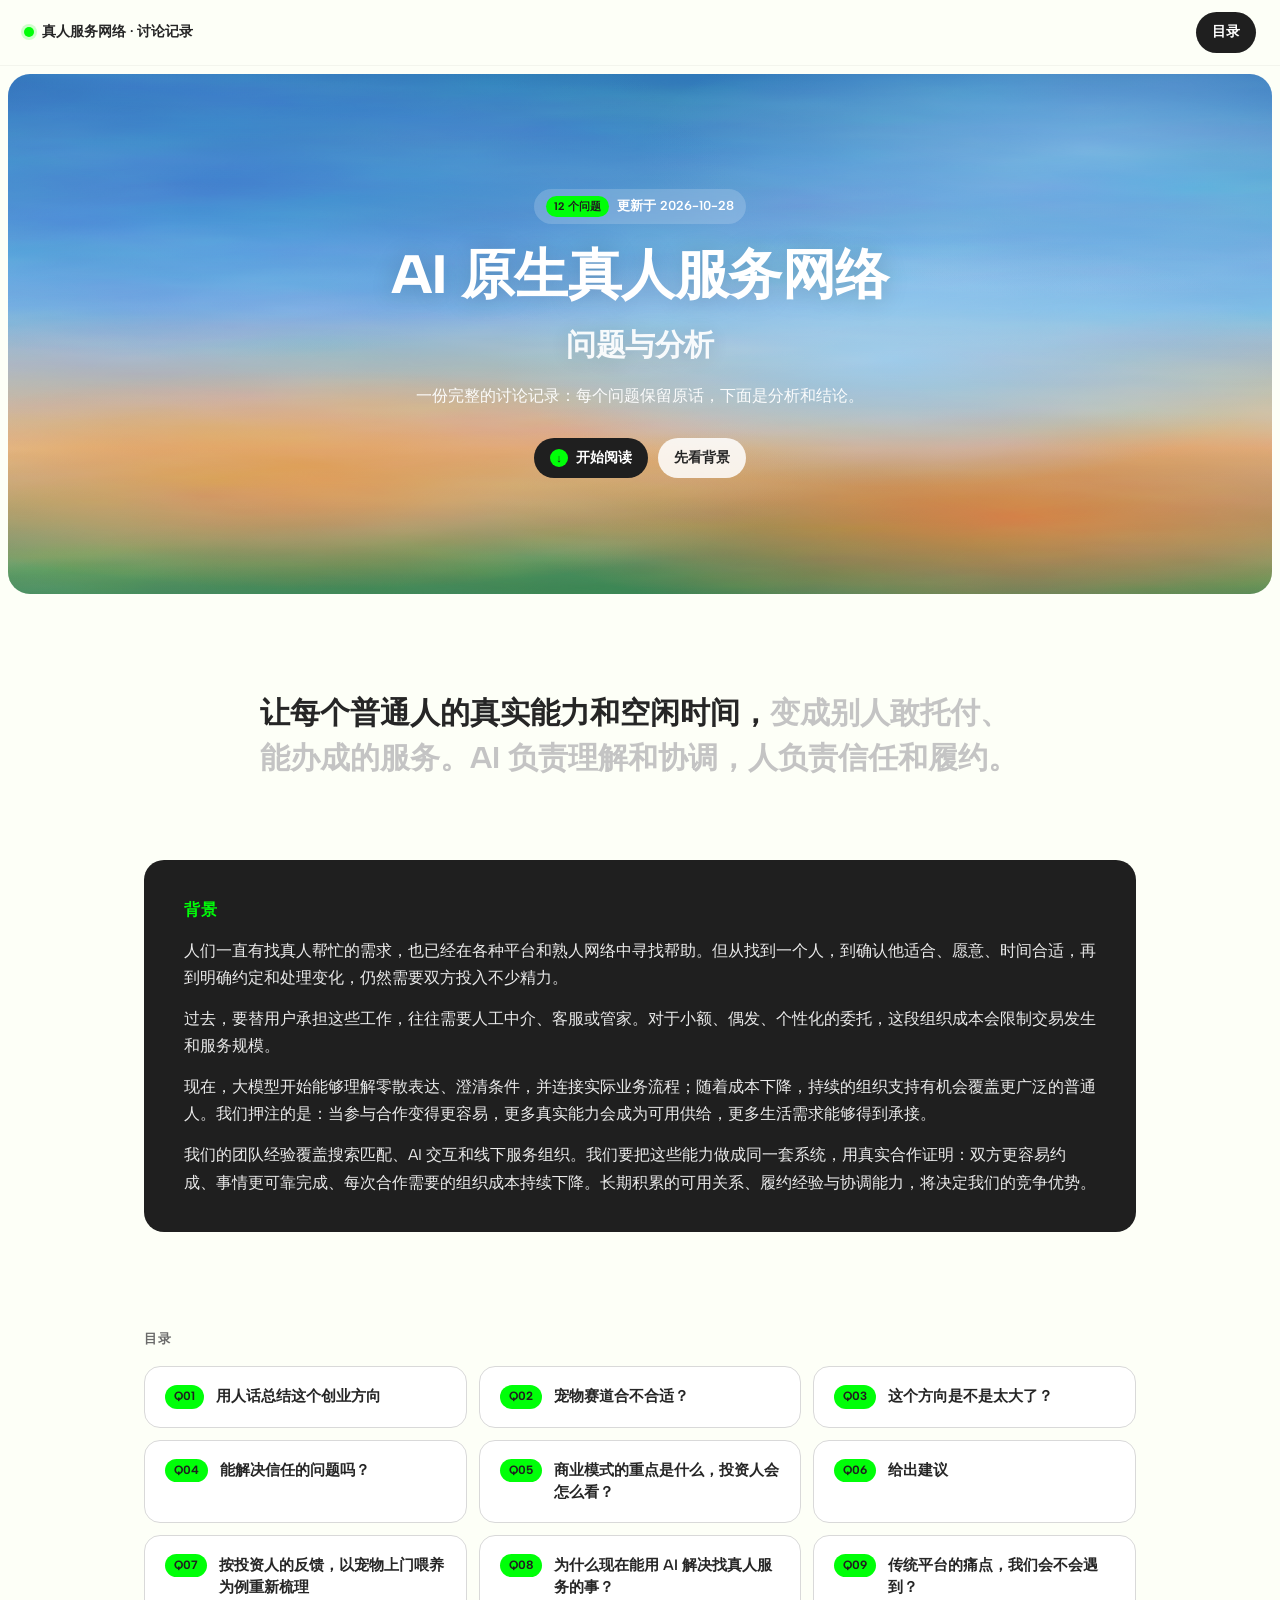
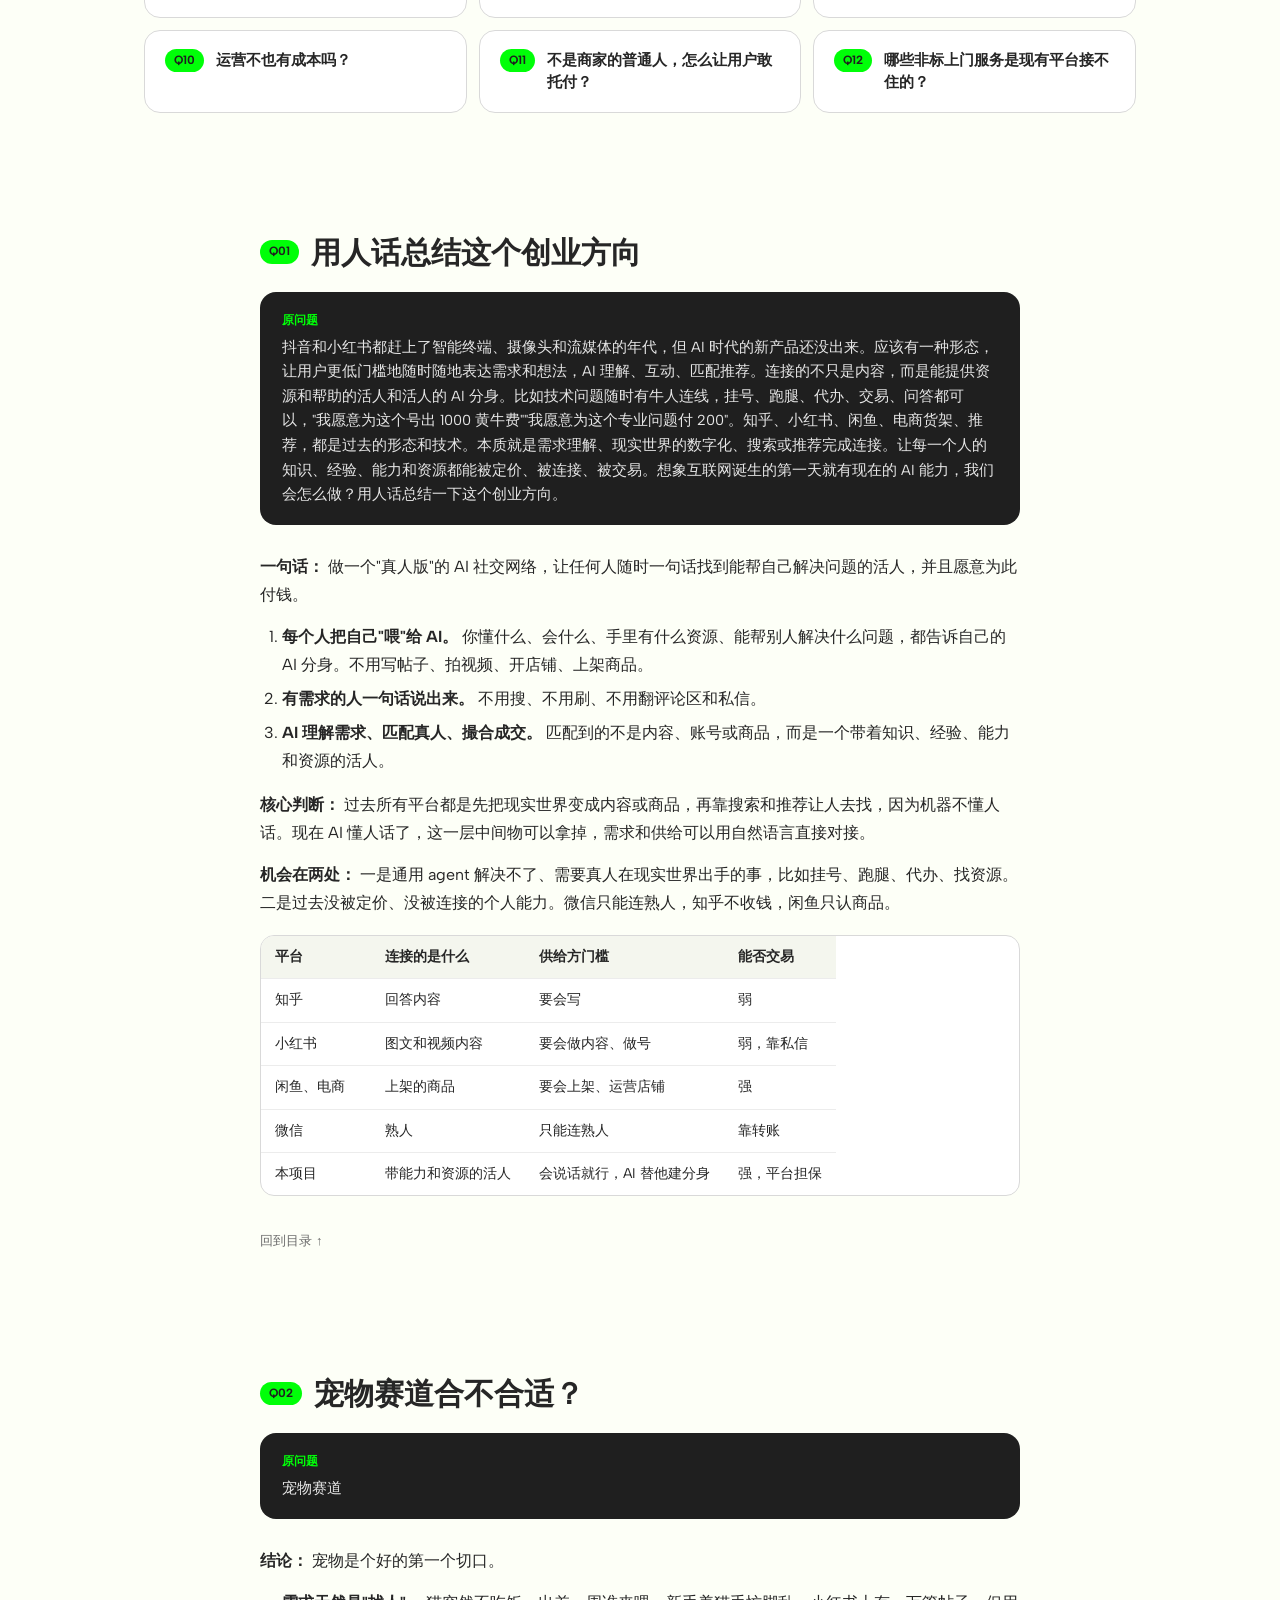
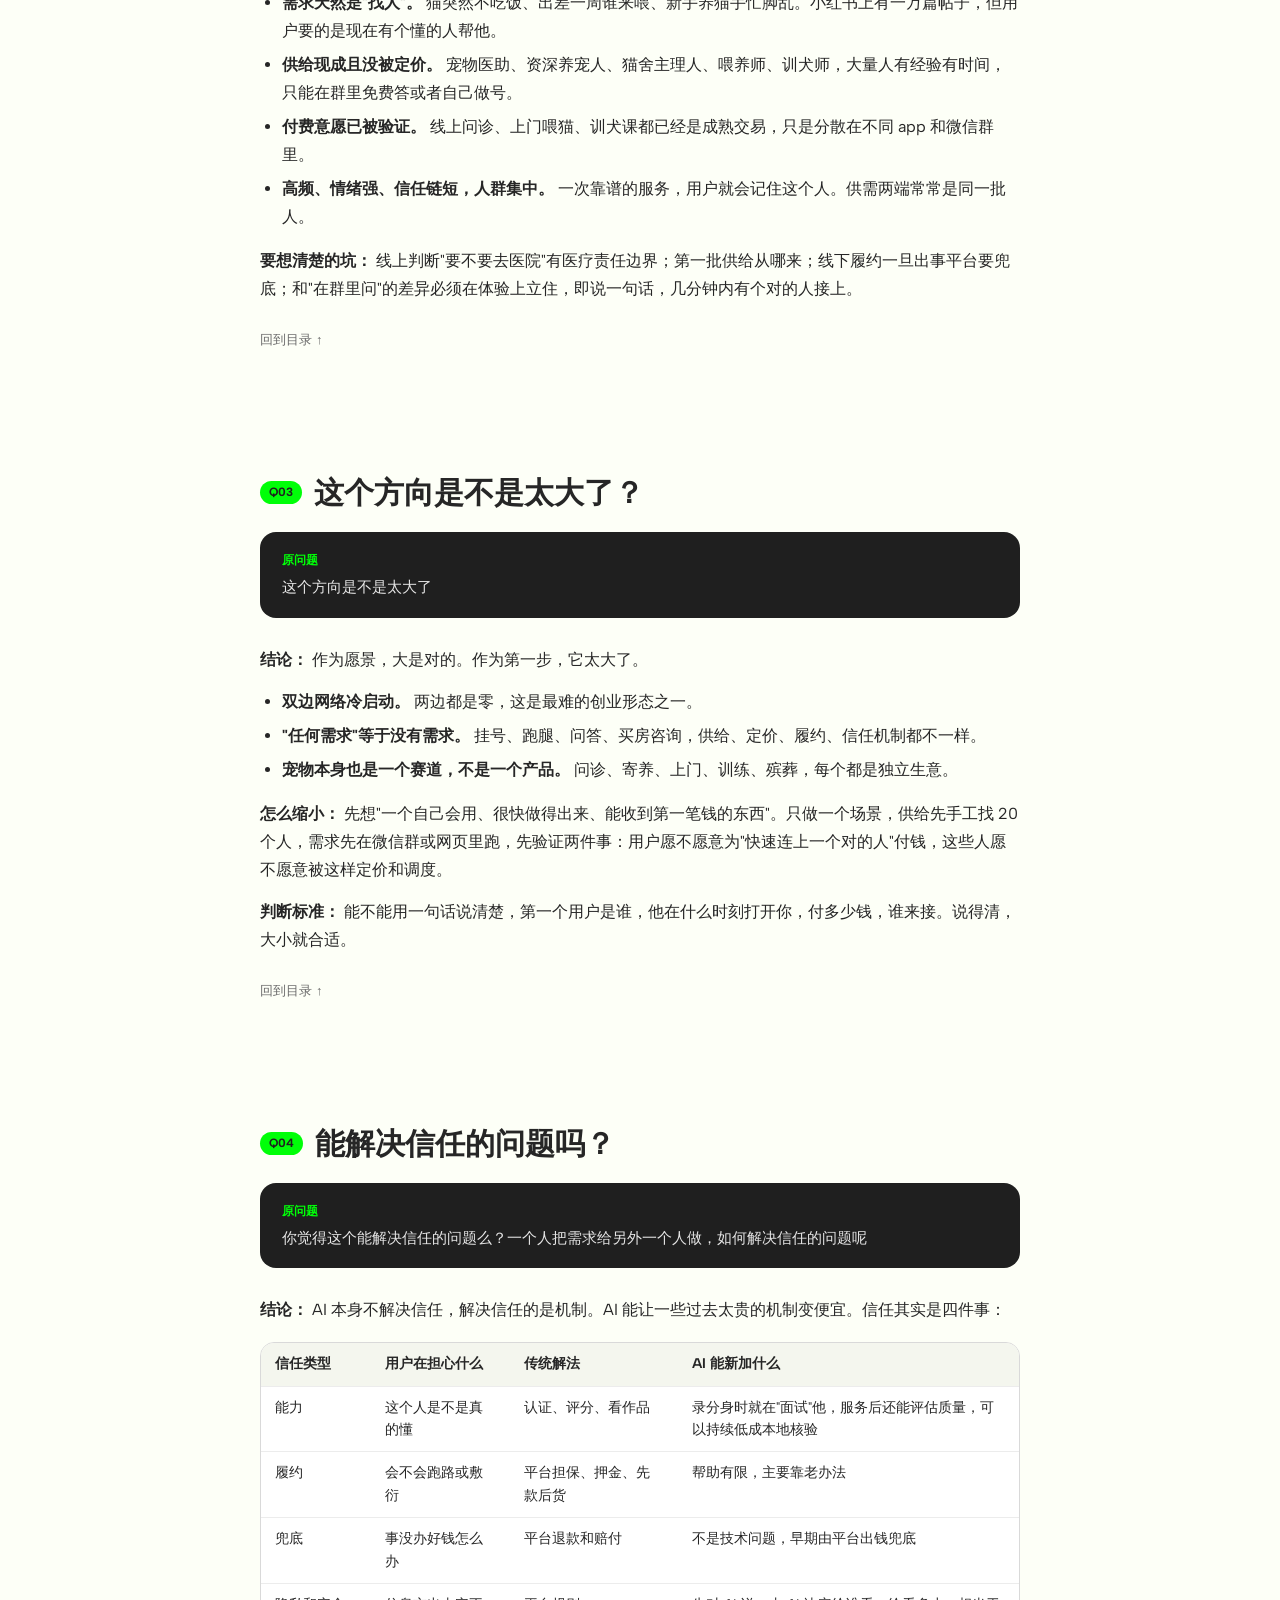
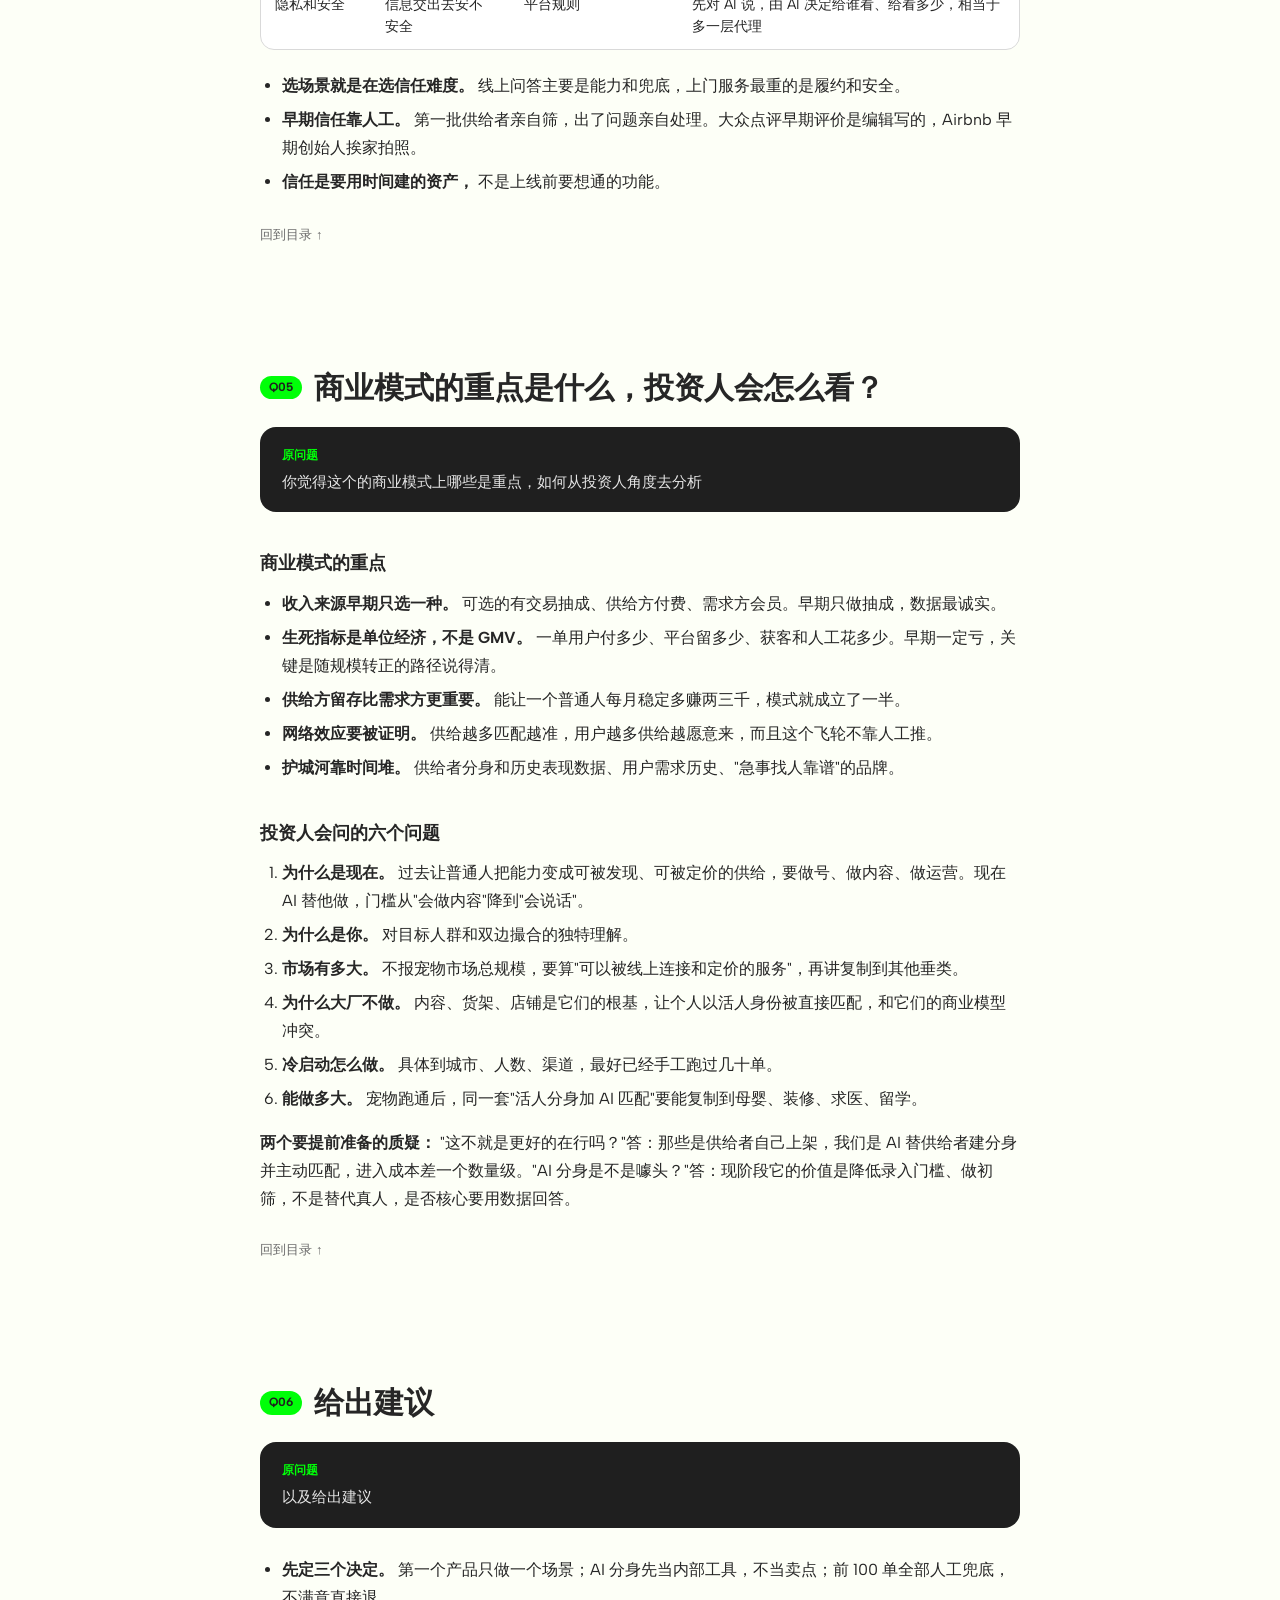
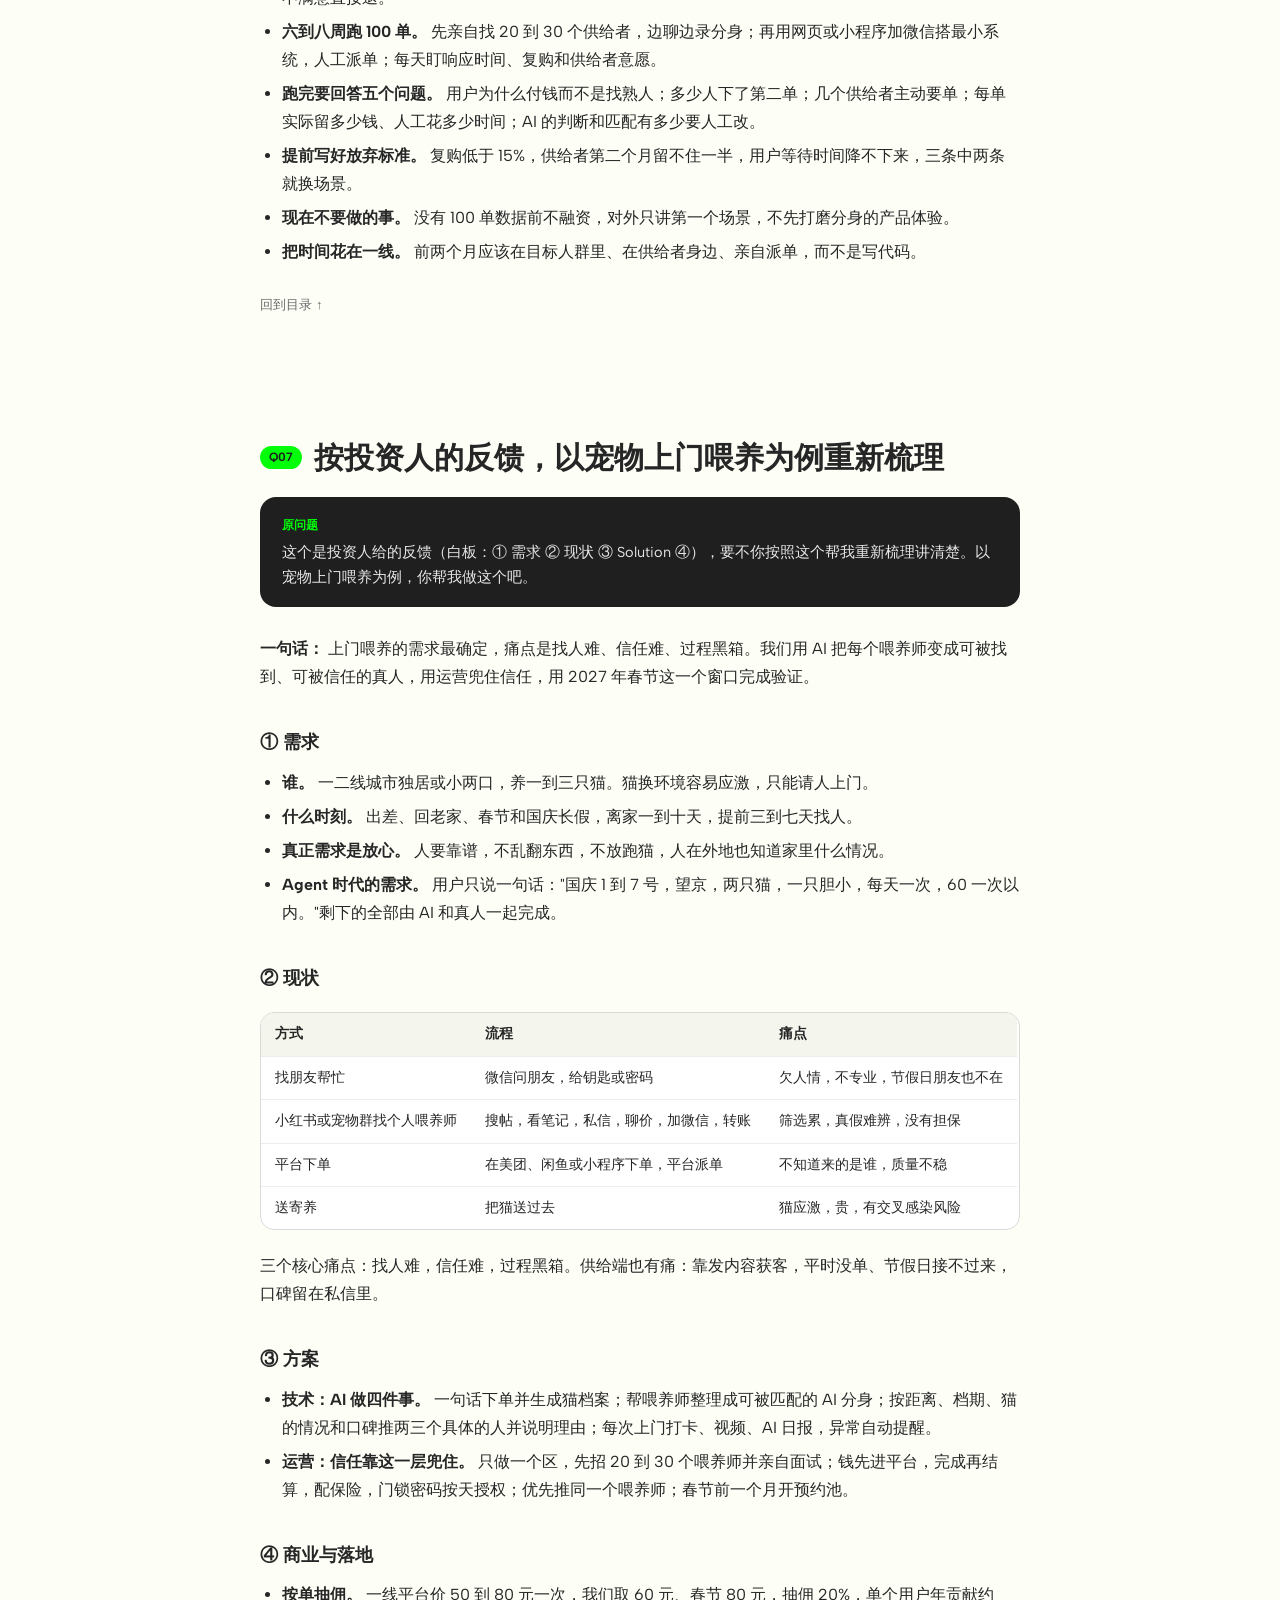
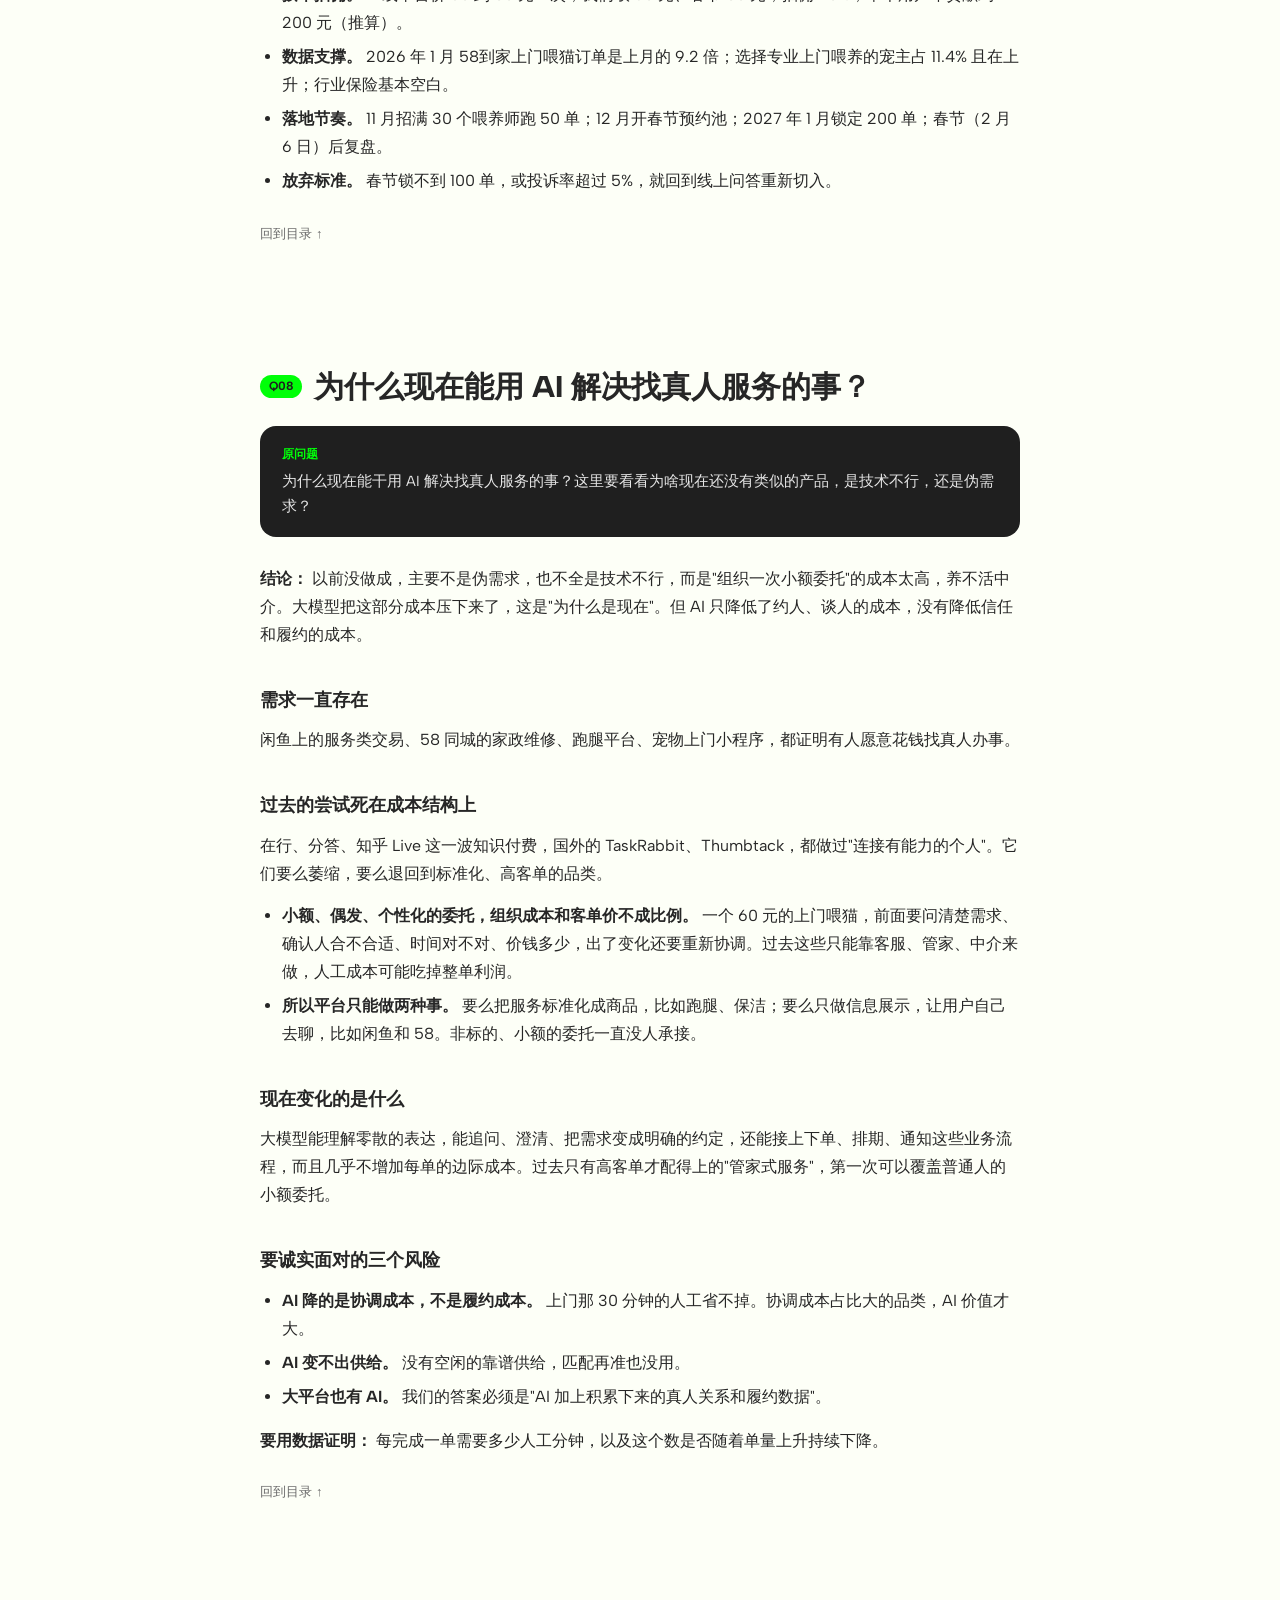
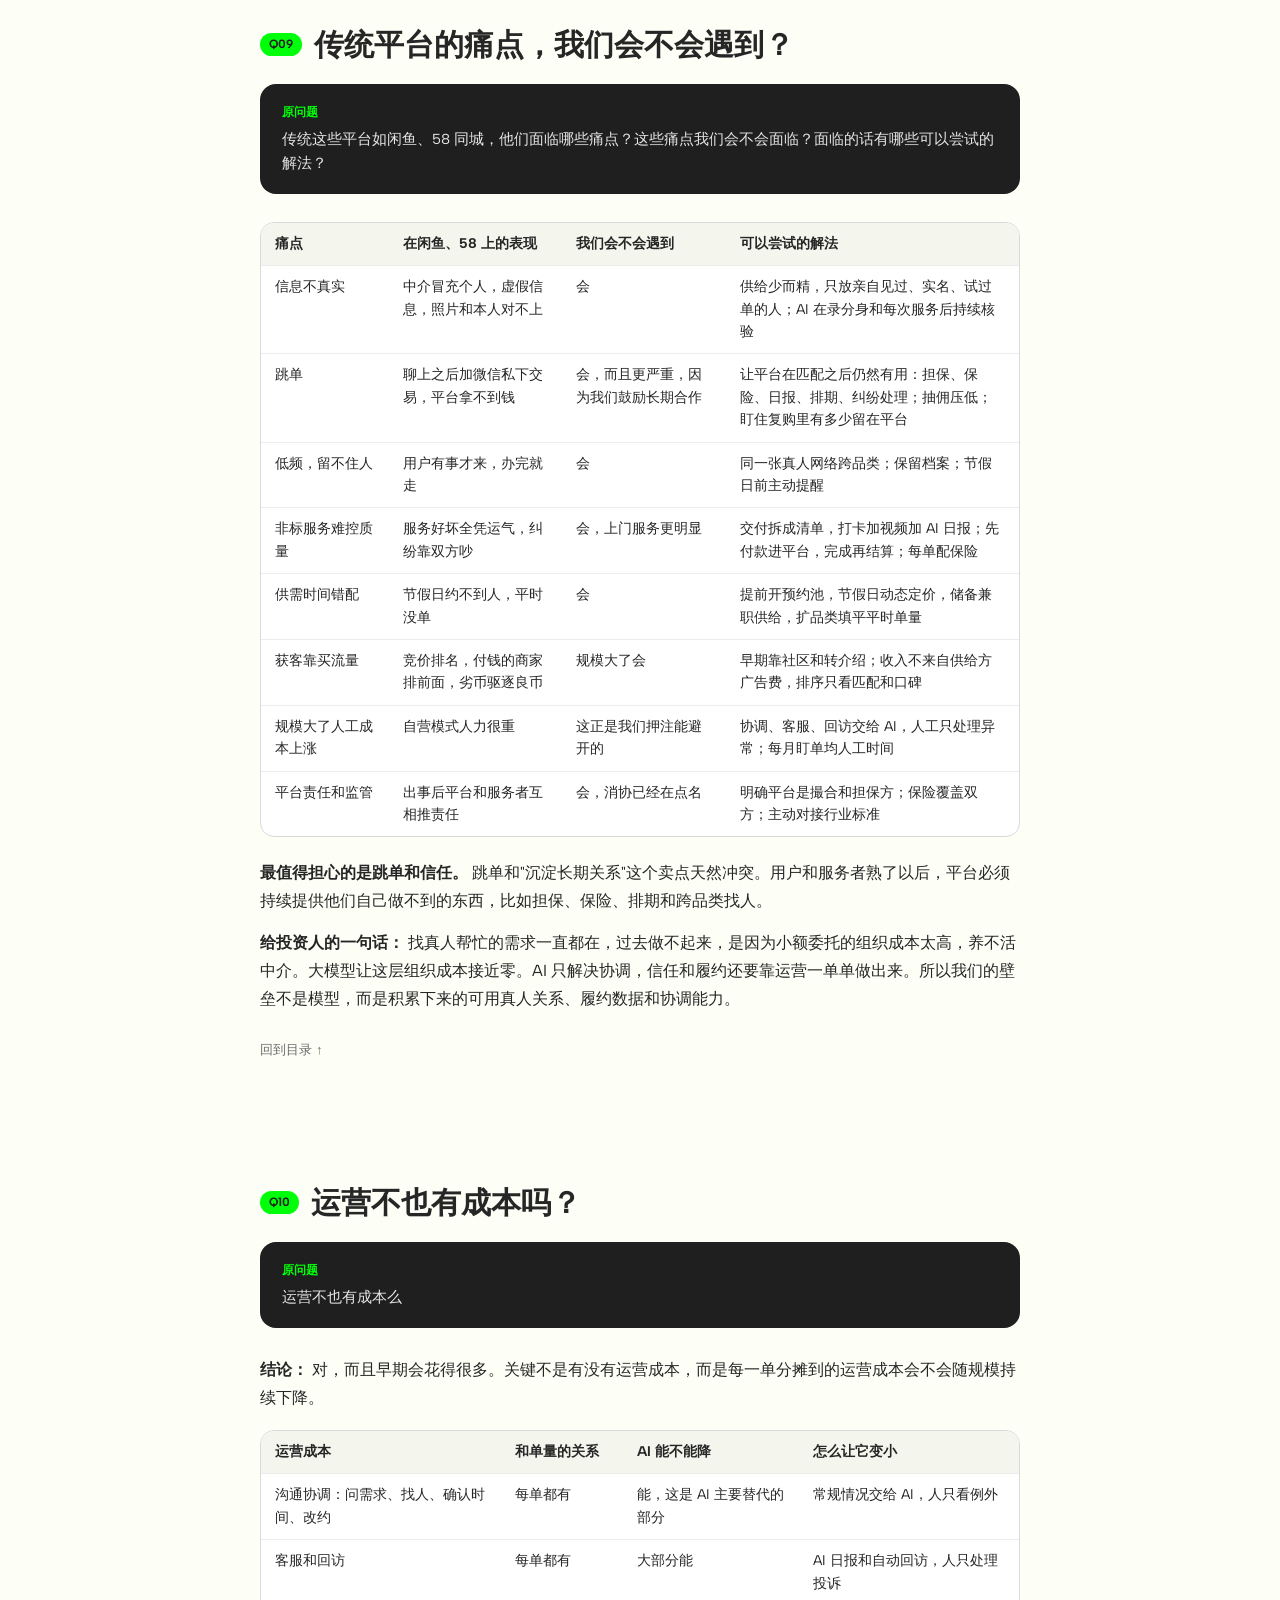
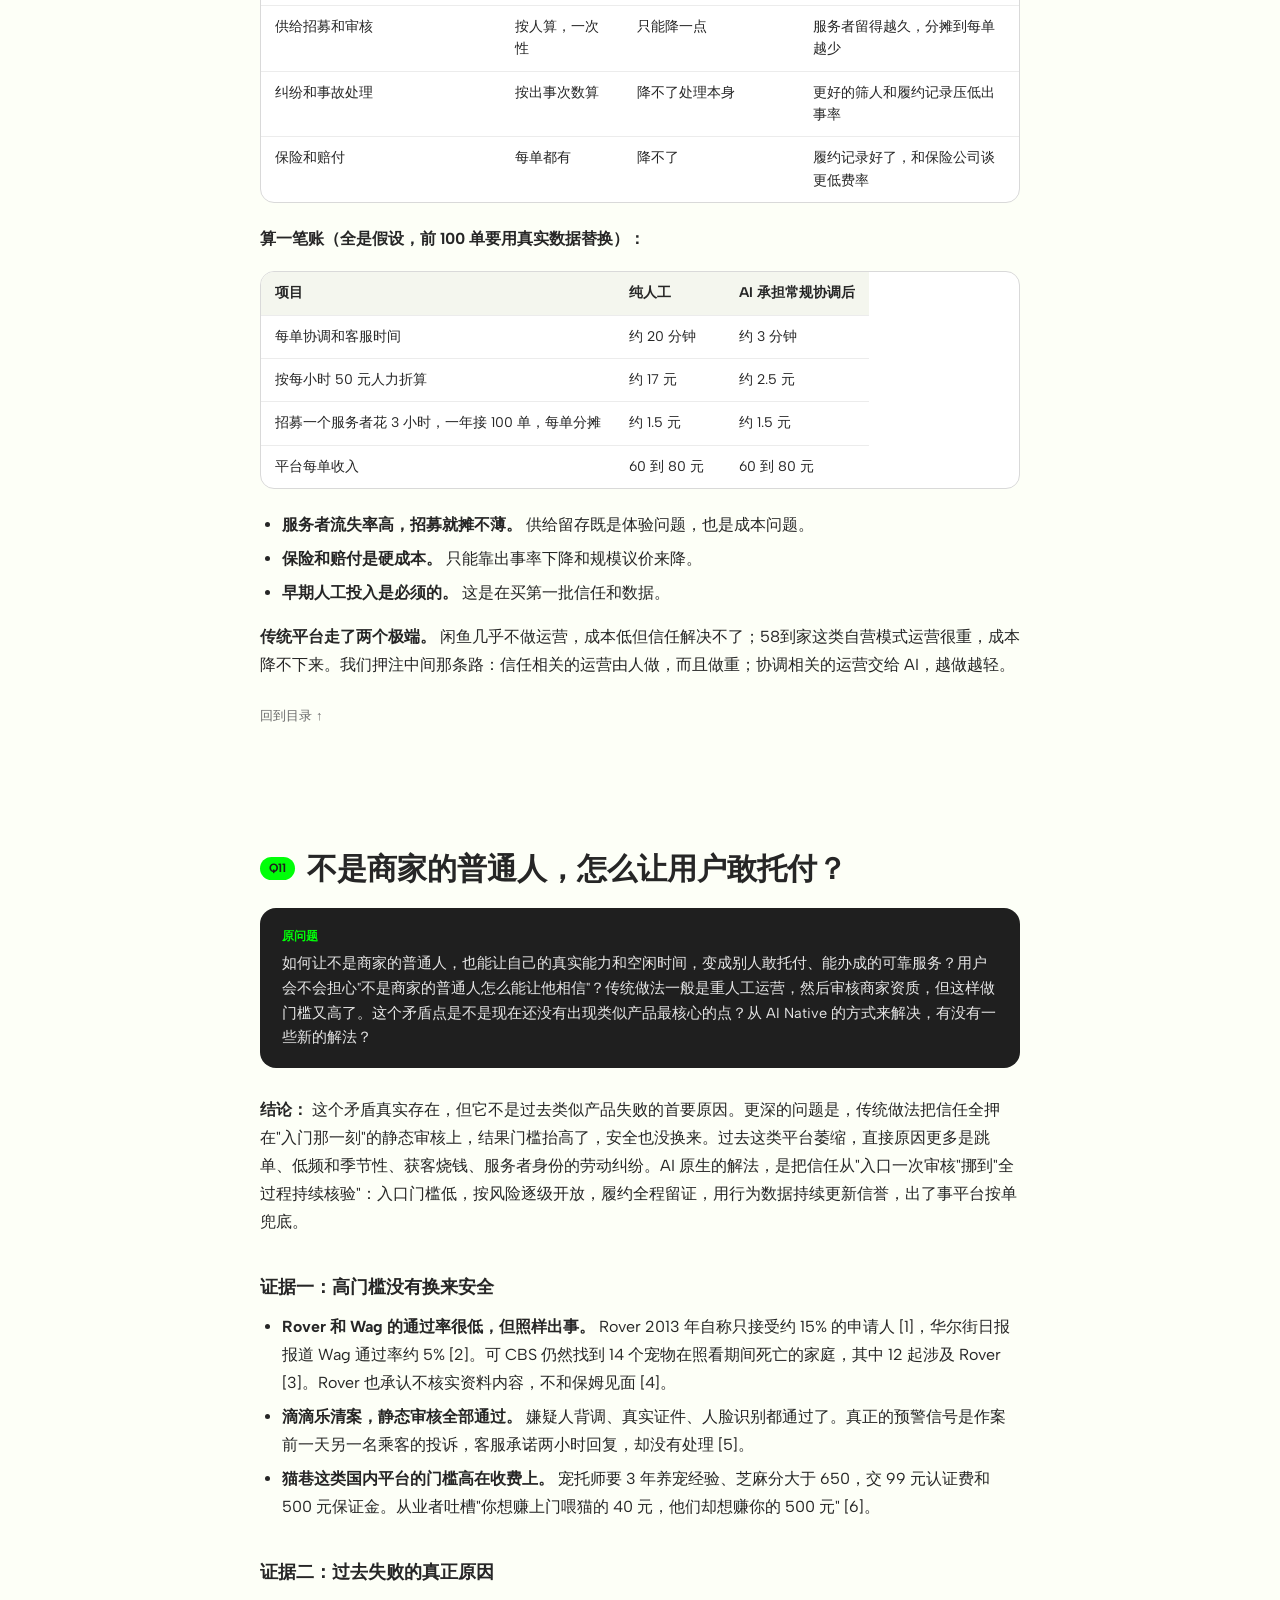
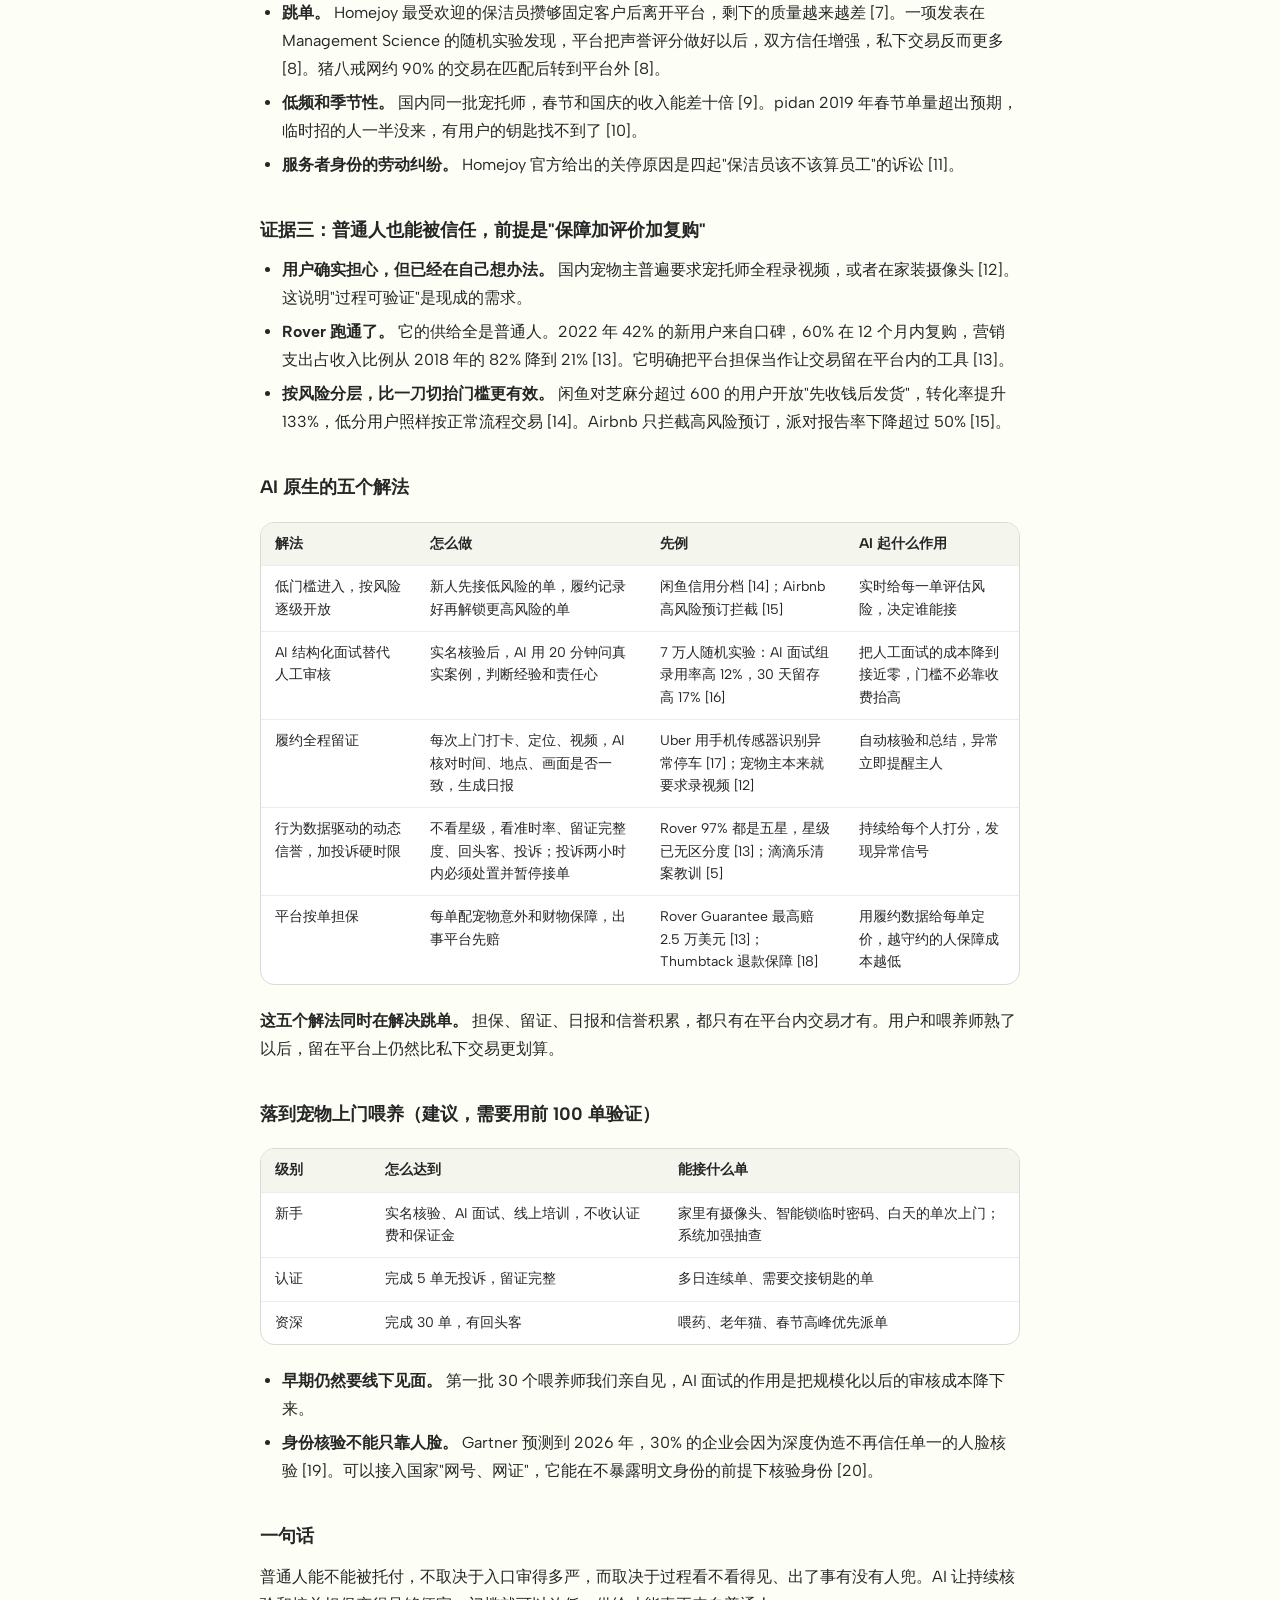
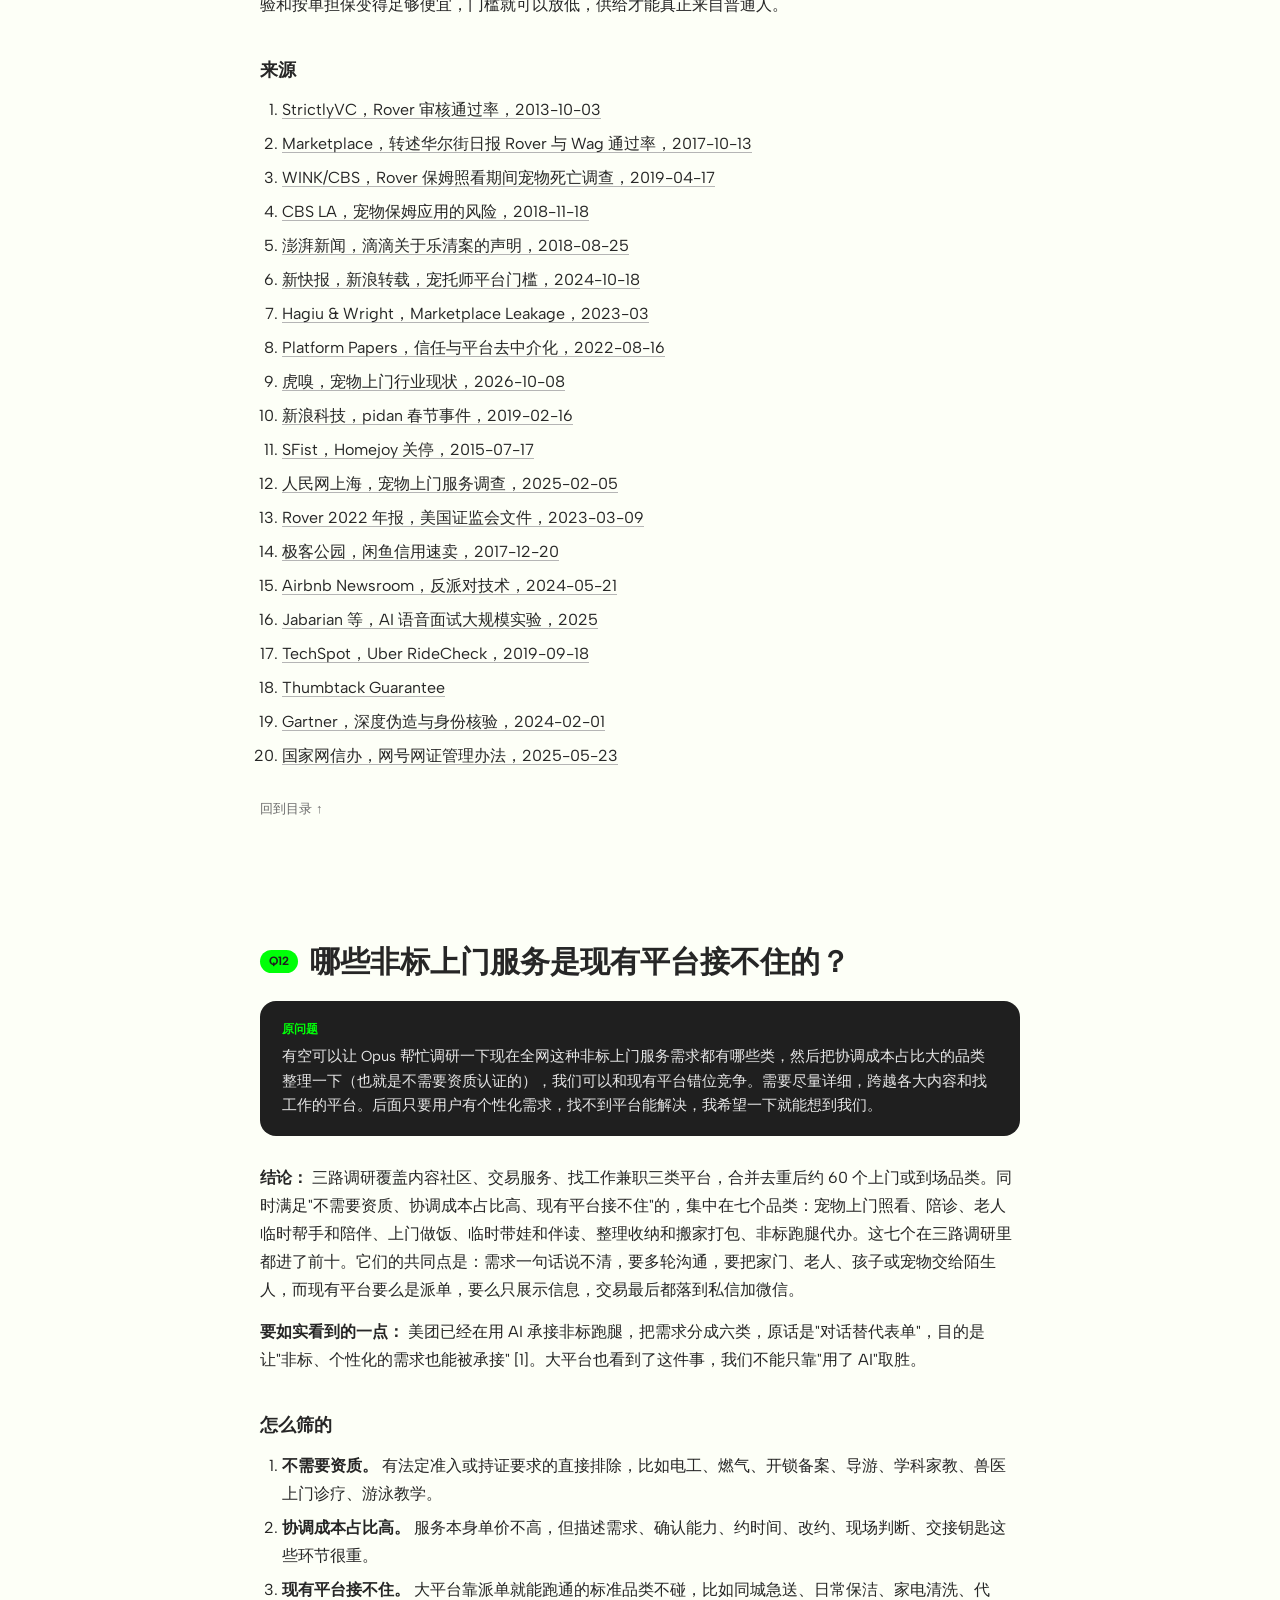
==== commit 3463c631: "Add question 12: non-standard on-site service categories Co-Authored-By: Claude Opus 5.5 <noreply@an" ====
--- a/index.html
+++ b/index.html
@@ -109,7 +109,7 @@
 
 <header class="hero">
   <div class="hero-inner">
-    <div class="eyebrow"><b>11 个问题</b> 更新于 2026-10-28</div>
+    <div class="eyebrow"><b>12 个问题</b> 更新于 2026-10-28</div>
     <h1>AI 原生真人服务网络<br><span class="h1-sub">问题与分析</span></h1>
     <p>一份完整的讨论记录：每个问题保留原话，下面是分析和结论。</p>
     <div class="actions">
@@ -143,6 +143,7 @@
 <a class="card" href="#q09"><span class="tag">Q09</span><span class="card-title">传统平台的痛点，我们会不会遇到？</span></a>
 <a class="card" href="#q10"><span class="tag">Q10</span><span class="card-title">运营不也有成本吗？</span></a>
 <a class="card" href="#q11"><span class="tag">Q11</span><span class="card-title">不是商家的普通人，怎么让用户敢托付？</span></a>
+<a class="card" href="#q12"><span class="tag">Q12</span><span class="card-title">哪些非标上门服务是现有平台接不住的？</span></a>
   </div>
 
   <section class="q" id="q01">
@@ -667,6 +668,368 @@
 </ol></div>
   <a class="top" href="#index">回到目录 ↑</a>
 </section>
+<section class="q" id="q12">
+  <div class="q-head"><span class="tag">Q12</span><h2>哪些非标上门服务是现有平台接不住的？</h2></div>
+  <div class="ask"><div class="ask-label">原问题</div><p>有空可以让 Opus 帮忙调研一下现在全网这种非标上门服务需求都有哪些类，然后把协调成本占比大的品类整理一下（也就是不需要资质认证的），我们可以和现有平台错位竞争。需要尽量详细，跨越各大内容和找工作的平台。后面只要用户有个性化需求，找不到平台能解决，我希望一下就能想到我们。</p></div>
+  <div class="answer"><p><strong>结论：</strong> 三路调研覆盖内容社区、交易服务、找工作兼职三类平台，合并去重后约 60 个上门或到场品类。同时满足"不需要资质、协调成本占比高、现有平台接不住"的，集中在七个品类：宠物上门照看、陪诊、老人临时帮手和陪伴、上门做饭、临时带娃和伴读、整理收纳和搬家打包、非标跑腿代办。这七个在三路调研里都进了前十。它们的共同点是：需求一句话说不清，要多轮沟通，要把家门、老人、孩子或宠物交给陌生人，而现有平台要么是派单，要么只展示信息，交易最后都落到私信加微信。</p>
+<p><strong>要如实看到的一点：</strong> 美团已经在用 AI 承接非标跑腿，把需求分成六类，原话是"对话替代表单"，目的是让"非标、个性化的需求也能被承接" [1]。大平台也看到了这件事，我们不能只靠"用了 AI"取胜。</p>
+<h3>怎么筛的</h3>
+<ol>
+<li><strong>不需要资质。</strong> 有法定准入或持证要求的直接排除，比如电工、燃气、开锁备案、导游、学科家教、兽医上门诊疗、游泳教学。</li>
+<li><strong>协调成本占比高。</strong> 服务本身单价不高，但描述需求、确认能力、约时间、改约、现场判断、交接钥匙这些环节很重。</li>
+<li><strong>现有平台接不住。</strong> 大平台靠派单就能跑通的标准品类不碰，比如同城急送、日常保洁、家电清洗、代驾。</li>
+</ol>
+<h3>品类全景</h3>
+<table>
+<thead>
+<tr>
+<th>大类</th>
+<th>品类</th>
+<th>资质</th>
+<th>协调成本</th>
+<th>现有平台覆盖</th>
+<th>判断</th>
+</tr>
+</thead>
+<tbody>
+<tr>
+<td>宠物</td>
+<td>上门喂猫、遛狗、短期照看</td>
+<td>不需要</td>
+<td>极高</td>
+<td>弱，多在社交平台私约</td>
+<td>切入</td>
+</tr>
+<tr>
+<td>宠物</td>
+<td>家庭寄养</td>
+<td>不需要</td>
+<td>高</td>
+<td>弱</td>
+<td>观察</td>
+</tr>
+<tr>
+<td>宠物</td>
+<td>上门洗护</td>
+<td>不需要</td>
+<td>中</td>
+<td>中，盒马、滴滴在做</td>
+<td>观察</td>
+</tr>
+<tr>
+<td>宠物</td>
+<td>上门诊疗</td>
+<td>需要执业兽医</td>
+<td>—</td>
+<td>—</td>
+<td>回避</td>
+</tr>
+<tr>
+<td>照护</td>
+<td>陪诊（非医疗）</td>
+<td>不需要，国标为推荐性</td>
+<td>极高</td>
+<td>弱，大厂刚入局</td>
+<td>切入</td>
+</tr>
+<tr>
+<td>照护</td>
+<td>老人陪伴、"共享儿女"、代探视</td>
+<td>不需要</td>
+<td>极高</td>
+<td>弱</td>
+<td>切入</td>
+</tr>
+<tr>
+<td>照护</td>
+<td>上门洗头、理发</td>
+<td>未查到要求</td>
+<td>高</td>
+<td>弱，靠短视频获客</td>
+<td>观察</td>
+</tr>
+<tr>
+<td>照护</td>
+<td>上门助浴</td>
+<td>新工种，未见强制持证</td>
+<td>高</td>
+<td>机构为主</td>
+<td>观察</td>
+</tr>
+<tr>
+<td>照护</td>
+<td>医院护工、月嫂、育儿嫂</td>
+<td>体检和培训要求</td>
+<td>高</td>
+<td>强，家政平台</td>
+<td>回避</td>
+</tr>
+<tr>
+<td>家庭</td>
+<td>上门做饭、私厨、年夜饭</td>
+<td>不需要，自办健康证</td>
+<td>极高</td>
+<td>弱</td>
+<td>切入</td>
+</tr>
+<tr>
+<td>家庭</td>
+<td>整理收纳、断舍离</td>
+<td>不需要</td>
+<td>极高</td>
+<td>弱，平台只有套餐</td>
+<td>切入</td>
+</tr>
+<tr>
+<td>家庭</td>
+<td>日式搬家、打包、小型搬抬、清运</td>
+<td>不需要</td>
+<td>高</td>
+<td>中，货运平台卖车不卖人</td>
+<td>切入</td>
+</tr>
+<tr>
+<td>家庭</td>
+<td>家具组装、挂装、窗帘（不含涉电）</td>
+<td>不需要</td>
+<td>高</td>
+<td>中，万师傅、鲁班以商家单为主</td>
+<td>观察</td>
+</tr>
+<tr>
+<td>家庭</td>
+<td>非电气小修小补、管道疏通</td>
+<td>不需要</td>
+<td>高</td>
+<td>口碑差，现场加价普遍</td>
+<td>观察</td>
+</tr>
+<tr>
+<td>家庭</td>
+<td>电工、燃气、空调高处安装、开锁</td>
+<td>需要持证或备案</td>
+<td>—</td>
+<td>—</td>
+<td>回避</td>
+</tr>
+<tr>
+<td>家庭</td>
+<td>日常保洁、家电清洗</td>
+<td>不需要</td>
+<td>中</td>
+<td>强</td>
+<td>不碰</td>
+</tr>
+<tr>
+<td>儿童</td>
+<td>临时带娃、伴读、陪写作业</td>
+<td>不需要，避开学科辅导</td>
+<td>极高</td>
+<td>弱，校园群加中介</td>
+<td>切入</td>
+</tr>
+<tr>
+<td>儿童</td>
+<td>学科家教</td>
+<td>受"双减"政策限制</td>
+<td>—</td>
+<td>—</td>
+<td>回避</td>
+</tr>
+<tr>
+<td>跑腿</td>
+<td>非标代办、代排队、代祭扫</td>
+<td>不需要，涉证件要谨慎</td>
+<td>极高</td>
+<td>中，美团、UU 有"万能帮"</td>
+<td>切入</td>
+</tr>
+<tr>
+<td>跑腿</td>
+<td>同城急送、帮买帮取</td>
+<td>不需要</td>
+<td>低</td>
+<td>强</td>
+<td>不碰</td>
+</tr>
+<tr>
+<td>跑腿</td>
+<td>代挂号、代抢票</td>
+<td>违法风险</td>
+<td>—</td>
+<td>—</td>
+<td>回避</td>
+</tr>
+<tr>
+<td>运动</td>
+<td>羽毛球、网球陪练，陪爬山</td>
+<td>不需要</td>
+<td>高</td>
+<td>弱</td>
+<td>观察</td>
+</tr>
+<tr>
+<td>运动</td>
+<td>拿证后陪驾</td>
+<td>驾培备案灰色地带</td>
+<td>—</td>
+<td>—</td>
+<td>回避</td>
+</tr>
+<tr>
+<td>拍摄</td>
+<td>陪拍、约拍、旅拍跟拍</td>
+<td>不需要</td>
+<td>高</td>
+<td>弱，私下交易无合同</td>
+<td>观察</td>
+</tr>
+<tr>
+<td>拍摄</td>
+<td>上门化妆、跟妆</td>
+<td>未查到要求</td>
+<td>高</td>
+<td>弱</td>
+<td>观察</td>
+</tr>
+<tr>
+<td>婚礼</td>
+<td>职业伴娘、婚礼督导、婚礼帮手</td>
+<td>不需要</td>
+<td>高</td>
+<td>弱，但供给严重过剩</td>
+<td>观察</td>
+</tr>
+<tr>
+<td>陪伴</td>
+<td>付费搭子、陪逛展</td>
+<td>不需要</td>
+<td>高</td>
+<td>弱</td>
+<td>谨慎，灰色风险高</td>
+</tr>
+<tr>
+<td>陪伴</td>
+<td>地陪、陪游讲解</td>
+<td>需要导游证</td>
+<td>—</td>
+<td>—</td>
+<td>回避</td>
+</tr>
+<tr>
+<td>出行</td>
+<td>代驾</td>
+<td>需要驾照，已高度标准化</td>
+<td>低</td>
+<td>强</td>
+<td>不碰</td>
+</tr>
+</tbody>
+</table>
+<h3>优先的七个品类</h3>
+<table>
+<thead>
+<tr>
+<th>品类</th>
+<th>价格</th>
+<th>需求证据</th>
+<th>最费协调的环节</th>
+<th>现有平台为什么接不住</th>
+</tr>
+</thead>
+<tbody>
+<tr>
+<td>宠物上门照看</td>
+<td>30 到 100 元一次</td>
+<td>58到家 2026 年 1 月上门喂猫订单是上月的 9.2 倍 [2]；上海相关小红书笔记超过 120 万篇 [3]</td>
+<td>交接钥匙和密码、多日排班、每次拍视频反馈</td>
+<td>派单处理不了宠物性格和病史问答、钥匙交接和过程证明；交易多在微信，出事"说不清" [4]</td>
+</tr>
+<tr>
+<td>陪诊</td>
+<td>半天约 200 到 300 元</td>
+<td>2025 年全国 740.6 万人次，相关企业 1063 家 [5]</td>
+<td>和医院号源同步、临时延时、病历和医嘱交接</td>
+<td>个人陪诊师"咨询的人不少，但每周只成几单" [6]；推荐性国标的服务主体是机构，个人缺少可信的组织形式 [7]</td>
+</tr>
+<tr>
+<td>老人陪伴和临时帮手</td>
+<td>300 元一小时，或按月包</td>
+<td>空巢老人超过 1.8 亿，独居超过 3800 万 [8]</td>
+<td>子女远程下单、老人现场接受，三方协调；身份和话术设计</td>
+<td>跑腿平台的履约者不是按陪伴角色设计的；没有背景筛查和保险 [8]</td>
+</tr>
+<tr>
+<td>上门做饭</td>
+<td>4 道菜 66 到 88 元，包月 1800 到 2500 元</td>
+<td>北京一位私厨发帖后不到一周 40 多人咨询 [9]</td>
+<td>菜单口味、谁买食材、厨房条件、女性从业者的安全筛选</td>
+<td>主要靠社交平台私约；家政平台只把它当附属类目 [10]</td>
+</tr>
+<tr>
+<td>临时带娃和伴读</td>
+<td>30 到 80 元一小时</td>
+<td>小红书发帖不到一天收到大量回复；校园陪读群不少满 500 人 [11]</td>
+<td>互相核验身份、排班、每日反馈</td>
+<td>中介收 1200 元只给大学生 400 元；基本是口头约定加微信转账 [11]</td>
+</tr>
+<tr>
+<td>整理收纳和搬家打包</td>
+<td>120 到 200 元一小时</td>
+<td>58 上整理收纳岗位需求翻番 [12]；头部收纳师业务量同比增长 30% [13]</td>
+<td>必须先上门评估；日式搬家估 5 立方装车变 12 立方 [14]</td>
+<td>平台只卖固定套餐，评估靠私聊；货运平台卖车不卖"人加拆装加清运"</td>
+</tr>
+<tr>
+<td>非标跑腿代办</td>
+<td>代探视 50 元，看监控 5 小时 300 元</td>
+<td>闲鱼服务类订单一年增长 87%，跑腿代办是最热品类之一 [15]；UU 注册跑腿员超过 1200 万 [16]</td>
+<td>每单内容不同要一单一议价；涉及钥匙和证件要判断风险</td>
+<td>骑手按配送设计，处理不了等候、改时、现场决策；美团自己承认用户"不了解跑腿服务边界" [1]</td>
+</tr>
+</tbody>
+</table>
+<h3>三个值得注意的信号</h3>
+<ul>
+<li><strong>协调成本有硬数据。</strong> 天鹅到家上市文件写明有 3,288 名外包顾问和客服，行业流程"大多靠人工和电话" [17]。啄木鸟 2024 年上半年约 657 万单，同期消费者投诉 45.3 万宗，大部分和价格有关 [18][19]，两数相除约 6.9%（推算）。</li>
+<li><strong>线下供给比线上稀缺。</strong> 灵活用工平台上，新媒体推广岗位是 935.5 人抢一个，生活和居民服务岗只有 9.4 人抢一个 [20]。供给的瓶颈在线下，这正是普通人能补上的。</li>
+<li><strong>潜在供给池已经很大。</strong> 2025 年闲鱼上有 1962 万卖家发布技能服务 [21]，闲鱼服务的年度购买用户 3800 万，同比增长 67.8% [22]。这些人缺的不是平台，而是可信的组织方式和稳定的单子。</li>
+</ul>
+<h3>怎么让用户"一下就想到我们"</h3>
+<p>用户记住的不会是一张品类清单，而是一句承诺。我们的承诺可以是：<strong>说不清、找不到、不放心的事，说一句话交给我们。</strong></p>
+<ol>
+<li><strong>一个入口接所有个性化需求。</strong> 不让用户先选品类，直接说需求。能接的立刻匹配；暂时接不了的也记下来，由人工兜底或告诉用户为什么接不了。这些"没人能接的需求"本身就是最有价值的数据，告诉我们下一个品类开哪个。</li>
+<li><strong>用两三个高频品类先养成习惯。</strong> "什么都能办"如果没有高频场景支撑，用户不会记住。宠物上门照看、老人临时帮手、非标跑腿代办频次相对高，适合当锚点；做饭、收纳、带娃作为同一批供给的扩展。</li>
+<li><strong>每一单都留下"放心"的证据。</strong> 和美团这类大平台拉开差距的，不是能不能理解需求，而是用户能不能放心把家门、老人、孩子交出去。第十一个问题里的逐级开放、履约留证、按单担保，是这里的核心。</li>
+<li><strong>同一个人能跨品类服务。</strong> 喂过你家猫的人，下次可以帮你收纳、陪你家老人去医院。用户记住的是"那个靠谱的人在这个平台上"，这也是大平台按品类派单做不到的。</li>
+</ol>
+<h3>来源</h3>
+<ol>
+<li><a target="_blank" rel="noopener" href="http://client.sina.com.cn/news/2026-05-26/doc-inhzffss1481138.shtml">新浪，美团用 AI 承接非标跑腿，2026-05-26</a></li>
+<li><a target="_blank" rel="noopener" href="https://economy.gmw.cn/2026-02/12/content_38592249.htm">光明网，58到家春节数据，2026-02-12</a></li>
+<li><a target="_blank" rel="noopener" href="https://paper.xinmin.cn/html/xmwb/2025-02-14/5/204092.html">新民晚报，上海宠物上门喂养，2025-02-14</a></li>
+<li><a target="_blank" rel="noopener" href="https://www.yangtse.com/news/txs/202610/t20261003_399377.html">扬子晚报，宠物上门喂养纠纷，2026-10-03</a></li>
+<li><a target="_blank" rel="noopener" href="https://www.news.cn/20260706/04916effd0a34b20ad8b092b647950c4/c.html">新华网，陪诊服务调查，2026-07-06</a></li>
+<li><a target="_blank" rel="noopener" href="https://jsnews.jschina.com.cn/jsyw/202505/t20250520_s682bbed1e4b0e2f2f54c26f4.shtml">交汇点新闻，陪诊副业，2025-05-20</a></li>
+<li><a target="_blank" rel="noopener" href="http://society.people.com.cn/n1/2026/0828/c1008-40787514.html">人民网，陪诊国家标准发布，2026-08-28</a></li>
+<li><a target="_blank" rel="noopener" href="https://m.gmw.cn/2026-10/20/content_1304577447.htm">光明网，"共享儿女"调查，2026-10-20</a></li>
+<li><a target="_blank" rel="noopener" href="https://www.jiemian.com/article/8370780.html">界面新闻，上门做饭，2022-11-11</a></li>
+<li><a target="_blank" rel="noopener" href="https://www.sec.gov/Archives/edgar/data/1798255/000119312521207533/d143830df1.htm">天鹅到家上市招股书，美国证监会，2021-07-02</a></li>
+<li><a target="_blank" rel="noopener" href="https://xinwen.bjd.com.cn/content/s686b3263e4b0aabe0a034c2c.html">北京日报，大学生上门陪读，2025-07-07</a></li>
+<li><a target="_blank" rel="noopener" href="https://time-weekly.com/post/317118">时代周报，58到家劳动者与需求数据，2024-12-18</a></li>
+<li><a target="_blank" rel="noopener" href="https://www.chinaventure.com.cn/news/116-20250126-384939.html">投中网，收纳师春节业务，2025-01-26</a></li>
+<li><a target="_blank" rel="noopener" href="https://www.jiemian.com/article/15234491.html">界面新闻，日式搬家纠纷，2026-10-24</a></li>
+<li><a target="_blank" rel="noopener" href="https://news.qq.com/rain/a/20260909A0A41P00">腾讯新闻，闲鱼服贸会发布服务类订单数据，2026-09-09</a></li>
+<li><a target="_blank" rel="noopener" href="http://news.cyol.com/gb/shenghuo/articles/2026-09/23/content_xa0WPqTwNG.html">中国青年网，跑腿代办新业态，2026-09-23</a></li>
+<li>同 [10]</li>
+<li><a target="_blank" rel="noopener" href="https://finance.sina.com.cn/jjxw/2025-03-19/doc-ineqeans5934995.shtml">新浪财经，啄木鸟投诉数据，2025-03-19</a></li>
+<li><a target="_blank" rel="noopener" href="https://news.qq.com/rain/a/20241029A054WY00">腾讯新闻，啄木鸟订单量，2024-10-29</a></li>
+<li><a target="_blank" rel="noopener" href="https://www.pingwest.com/a/304333">品玩，劳科院与青团社灵活就业报告，2025-04-28</a></li>
+<li><a target="_blank" rel="noopener" href="https://m.cnfin.com/hg-lb//zixun/20251226/4356867_1.html">中国财经，闲鱼副业数据，2025-12-26</a></li>
+<li><a target="_blank" rel="noopener" href="http://finance.people.com.cn/n1/2025/0912/c1004-40562861.html">人民网，闲鱼服务消费数据，2025-09-12</a></li>
+</ol></div>
+  <a class="top" href="#index">回到目录 ↑</a>
+</section>
 </main>
 
 <footer>AI 原生真人服务网络：问题与分析 · 更新于 2026-10-28</footer>
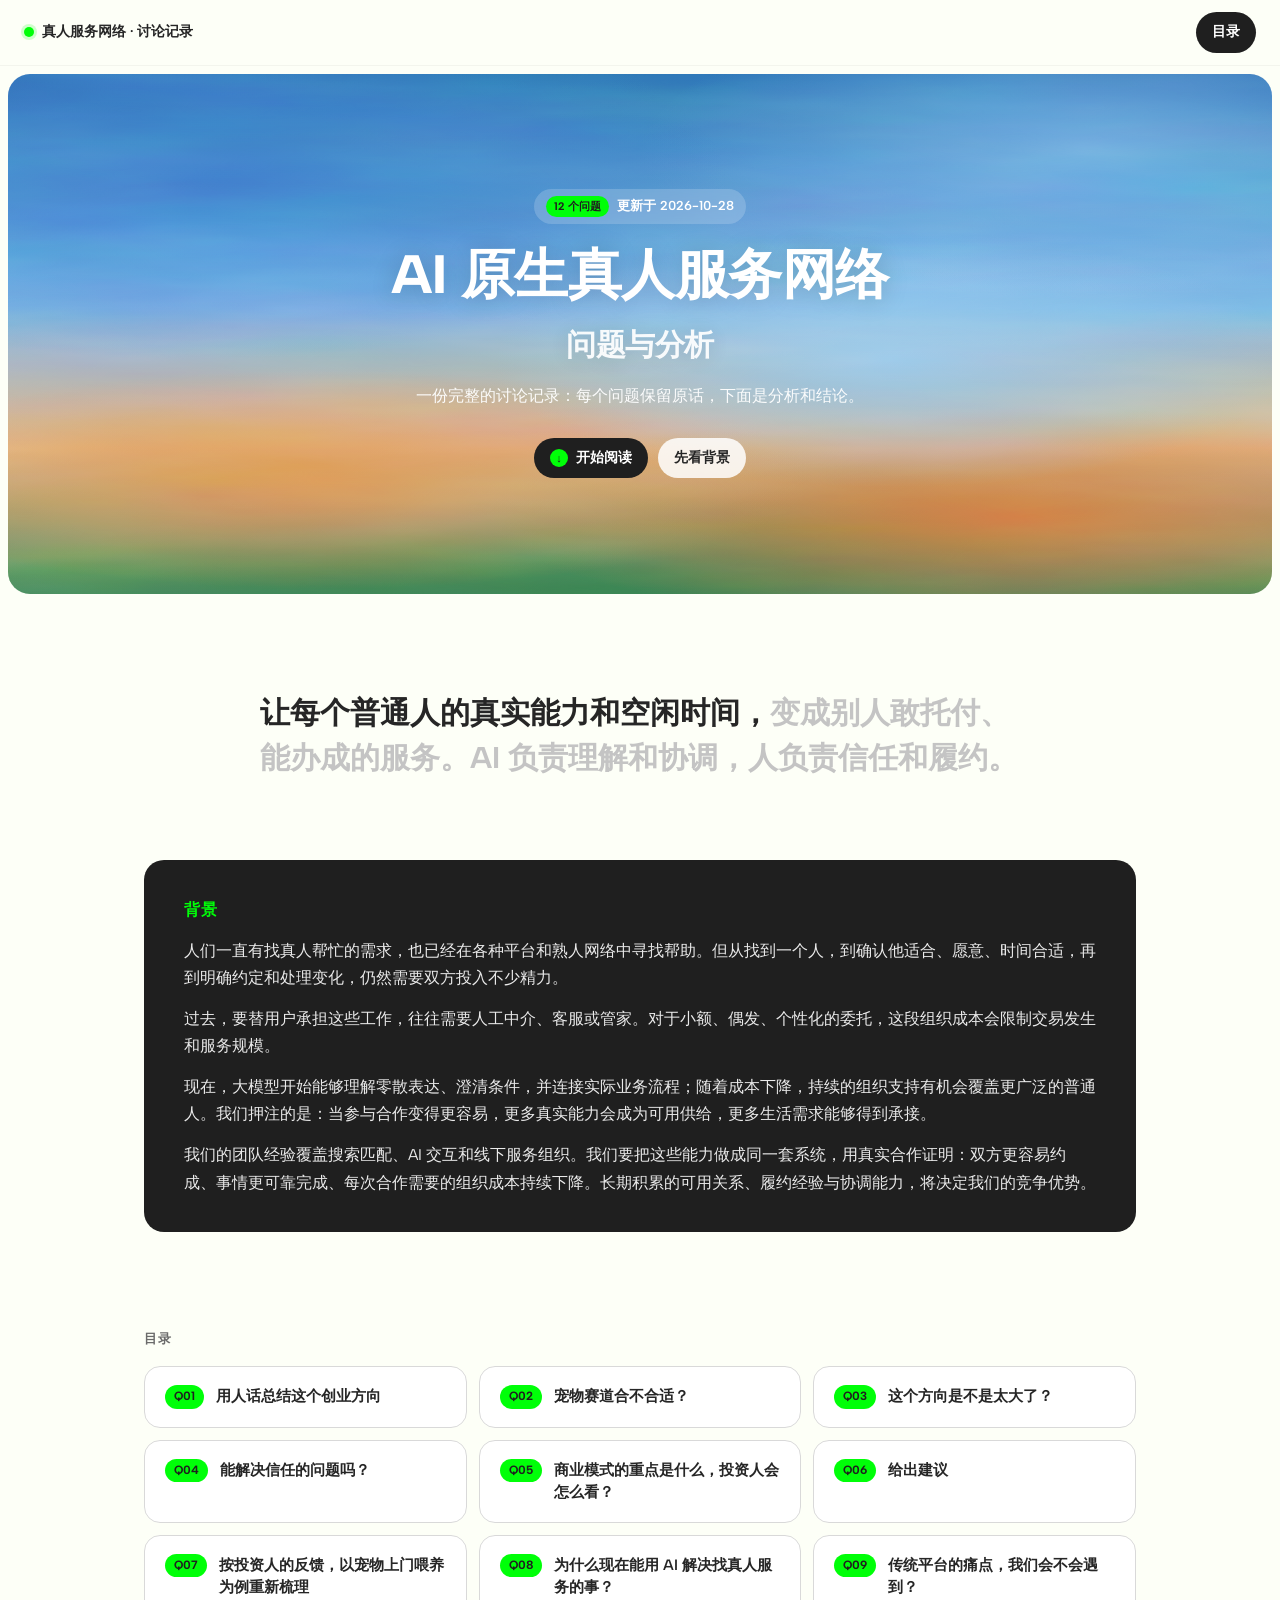
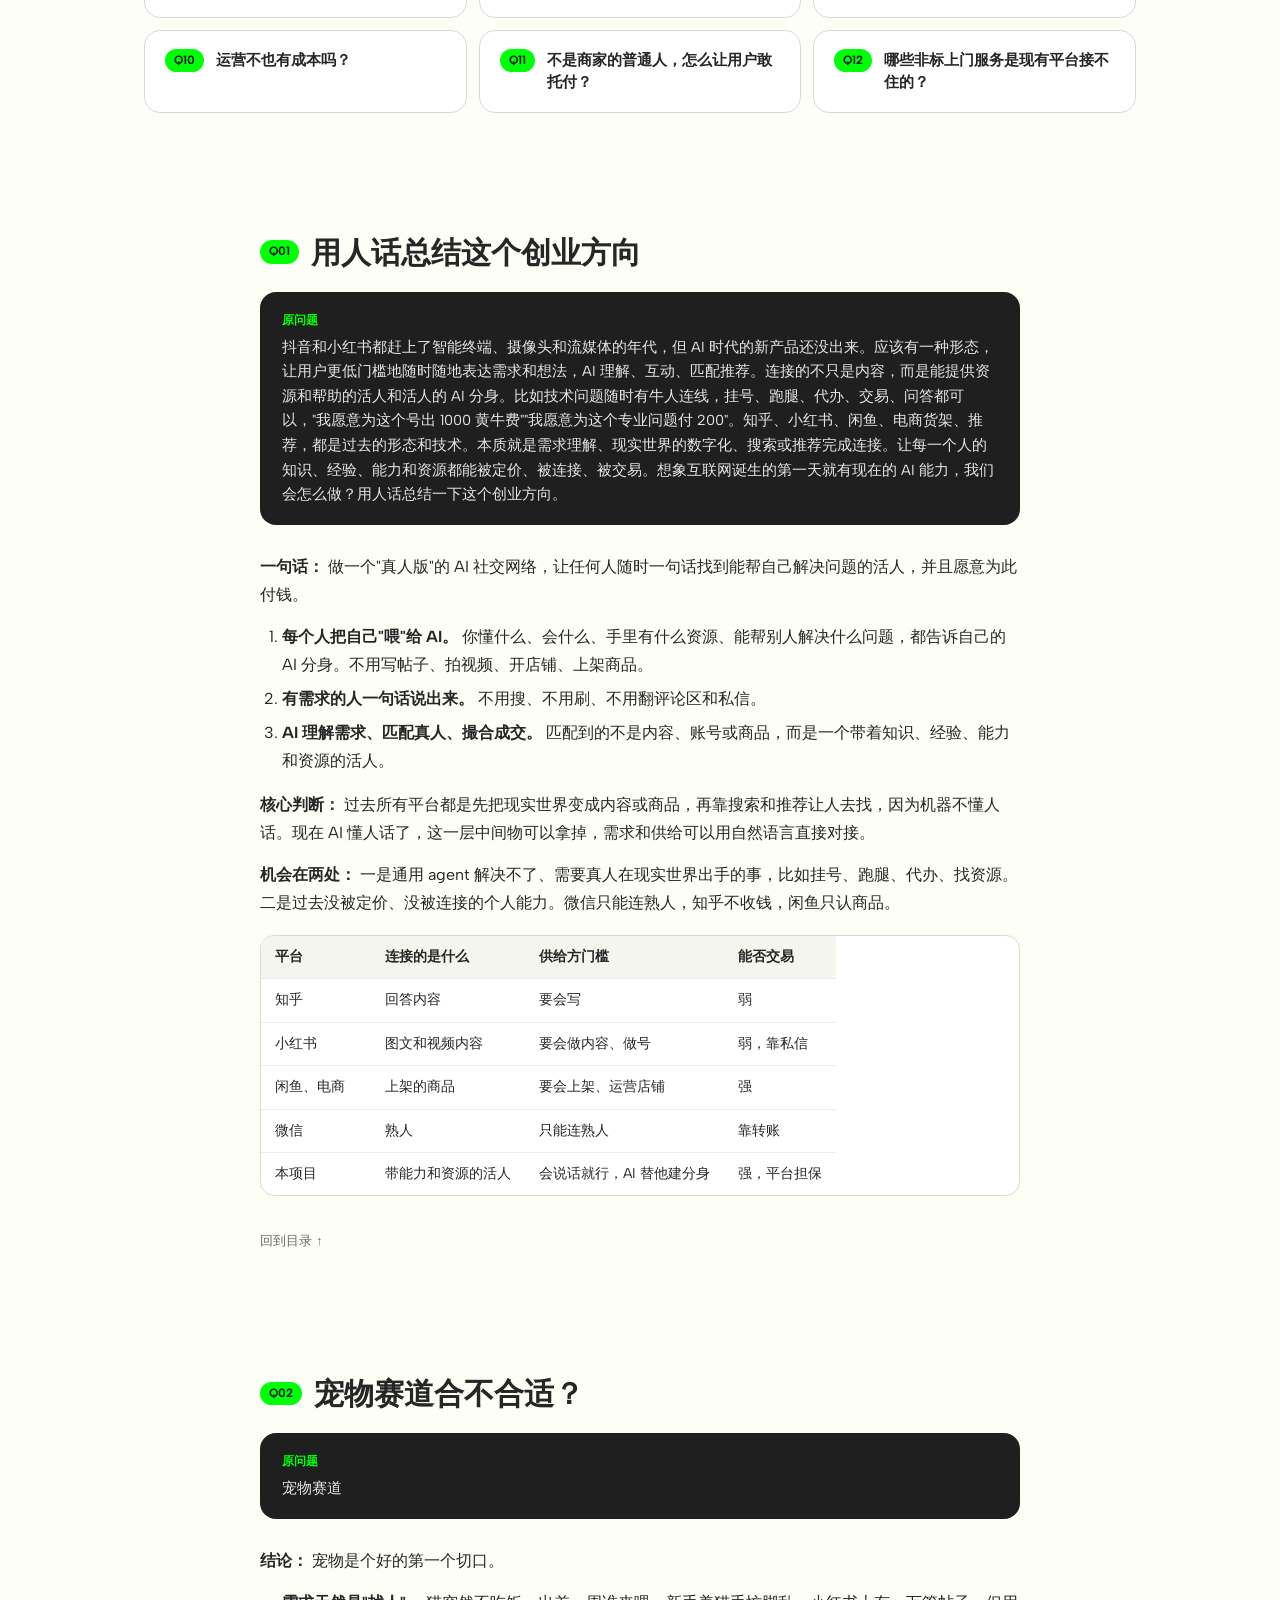
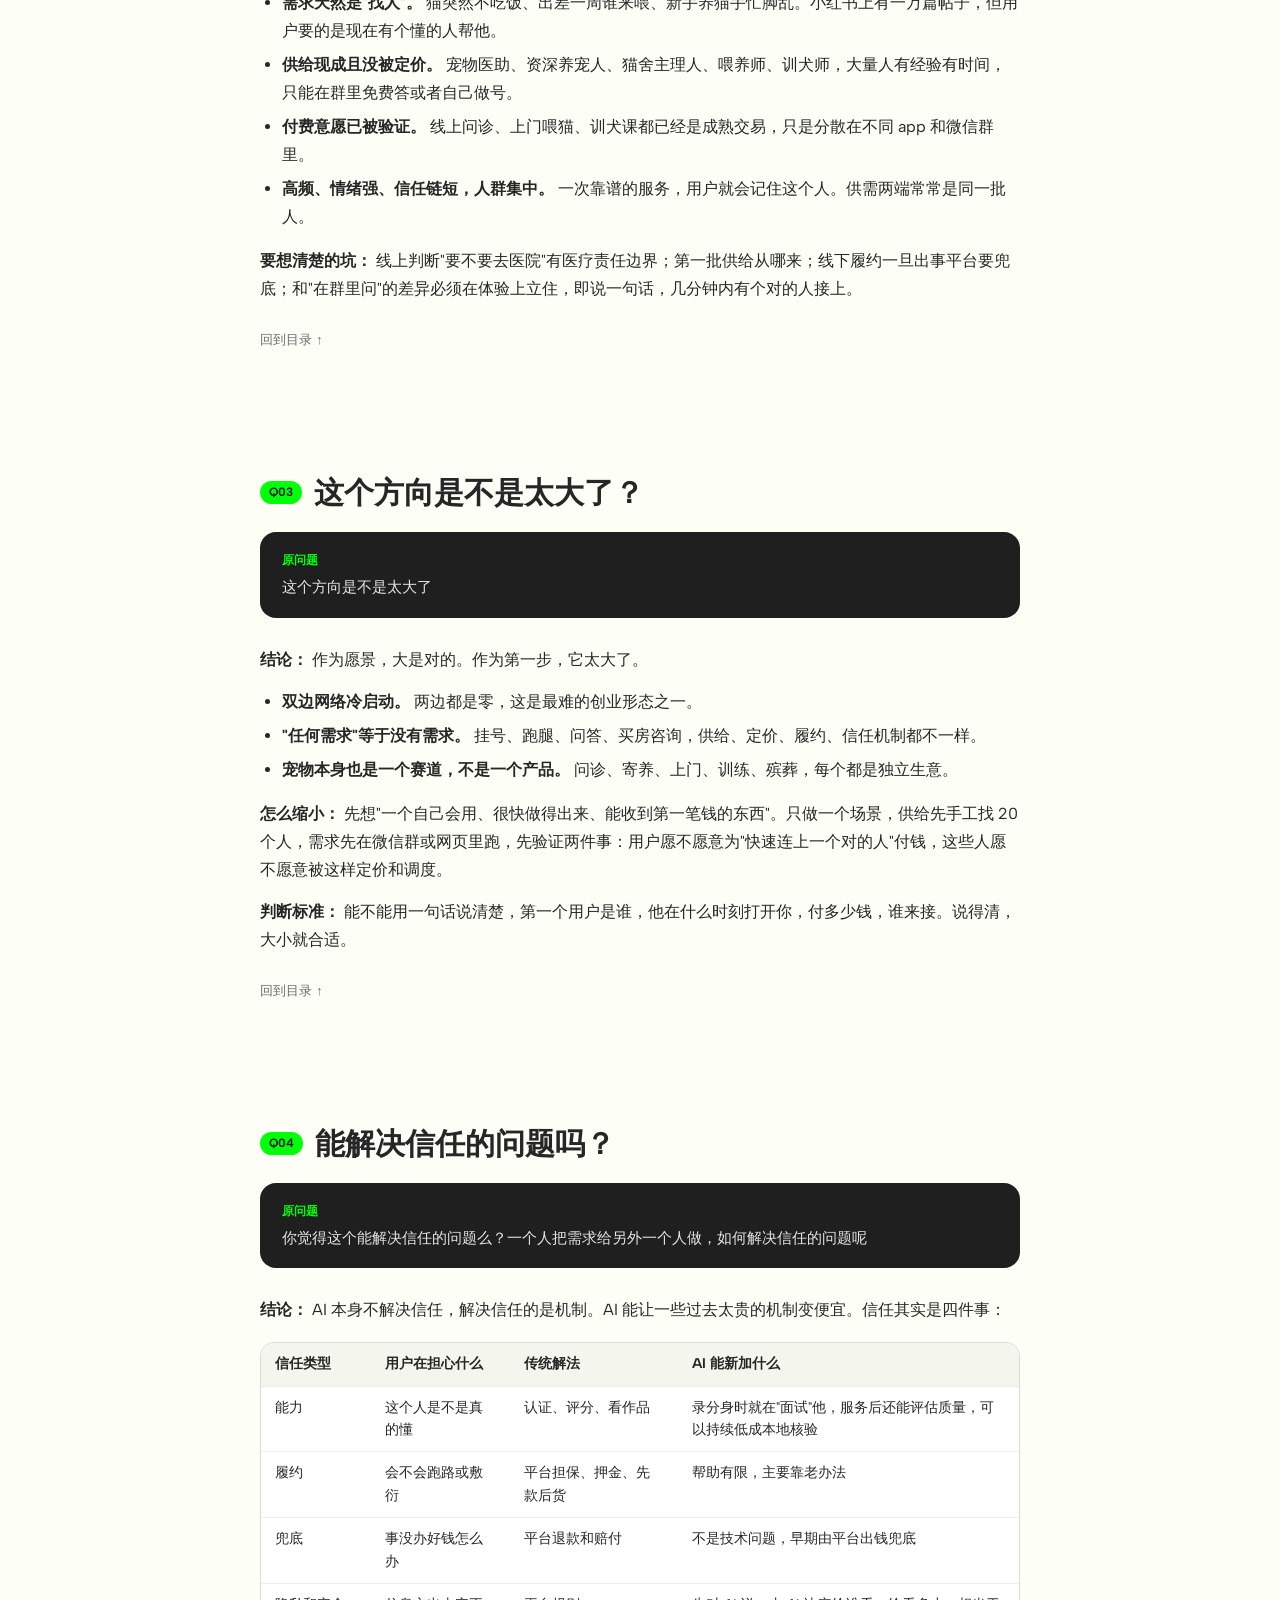
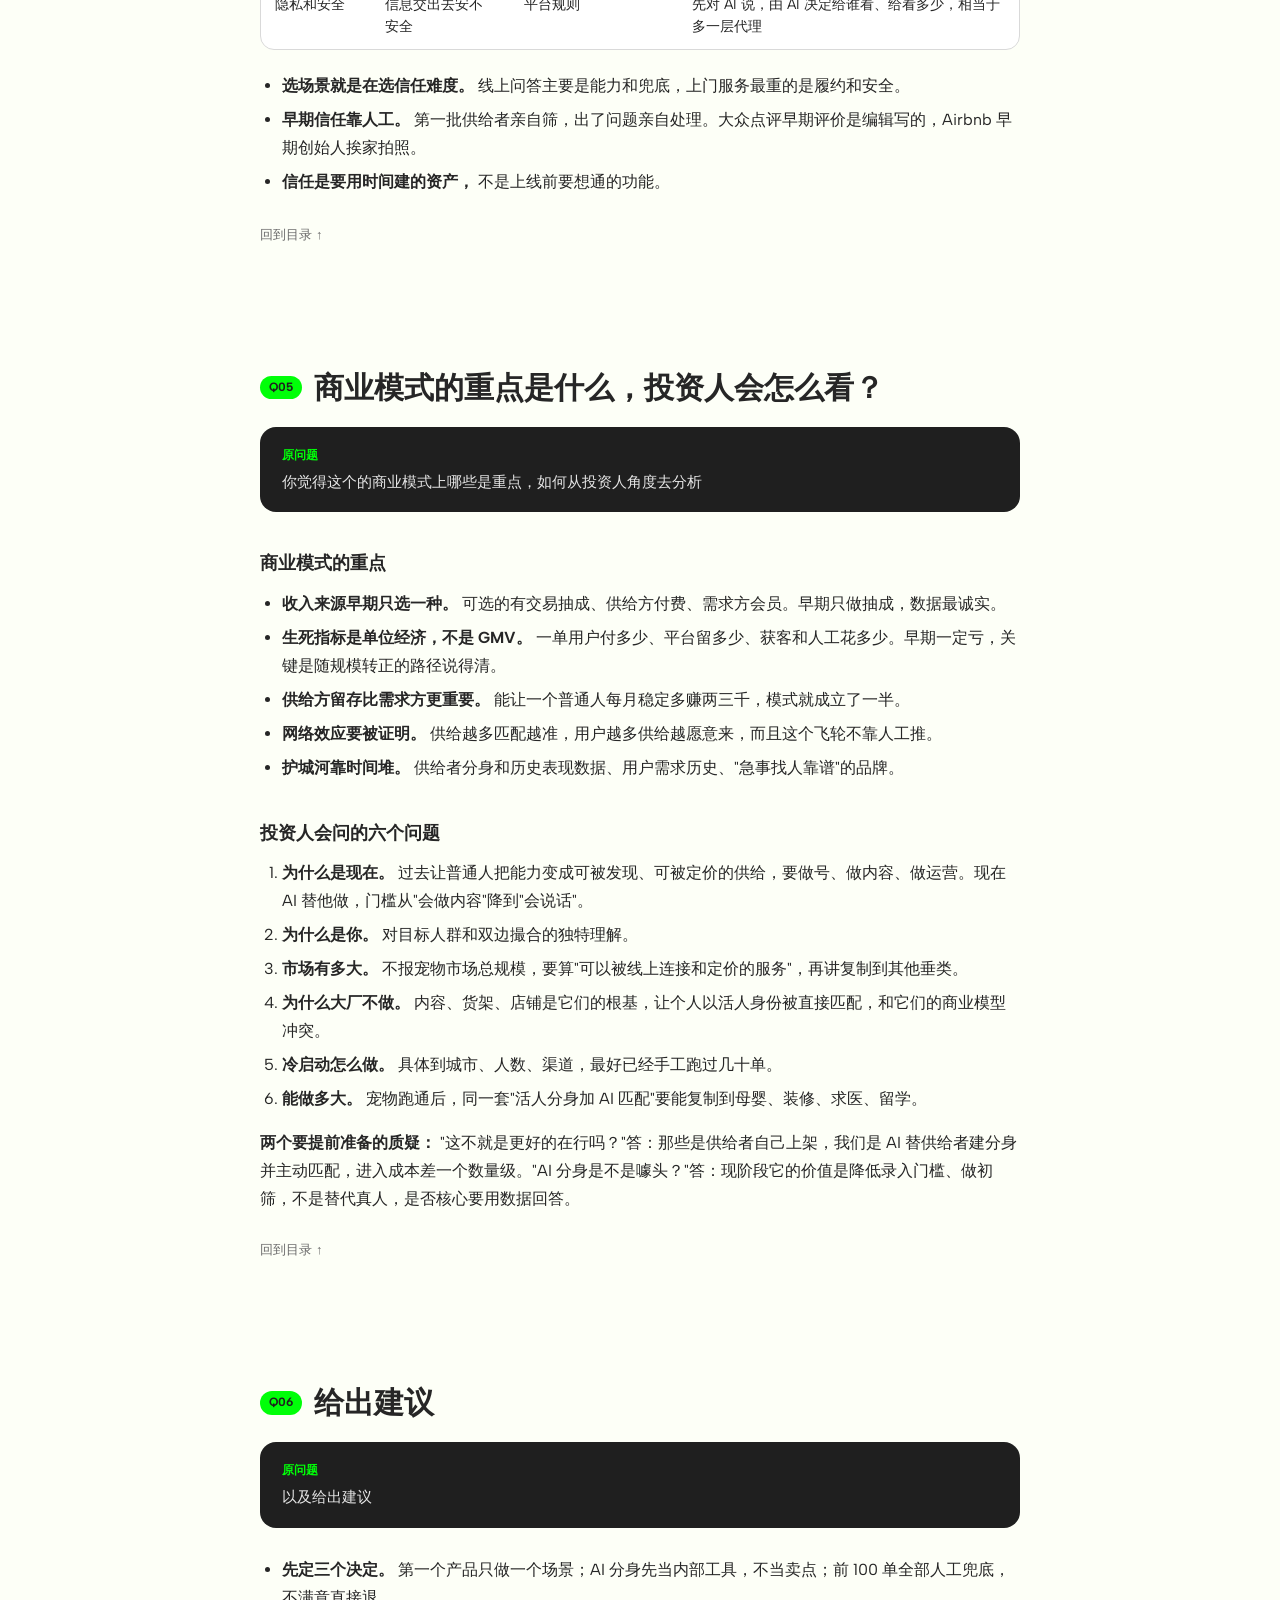
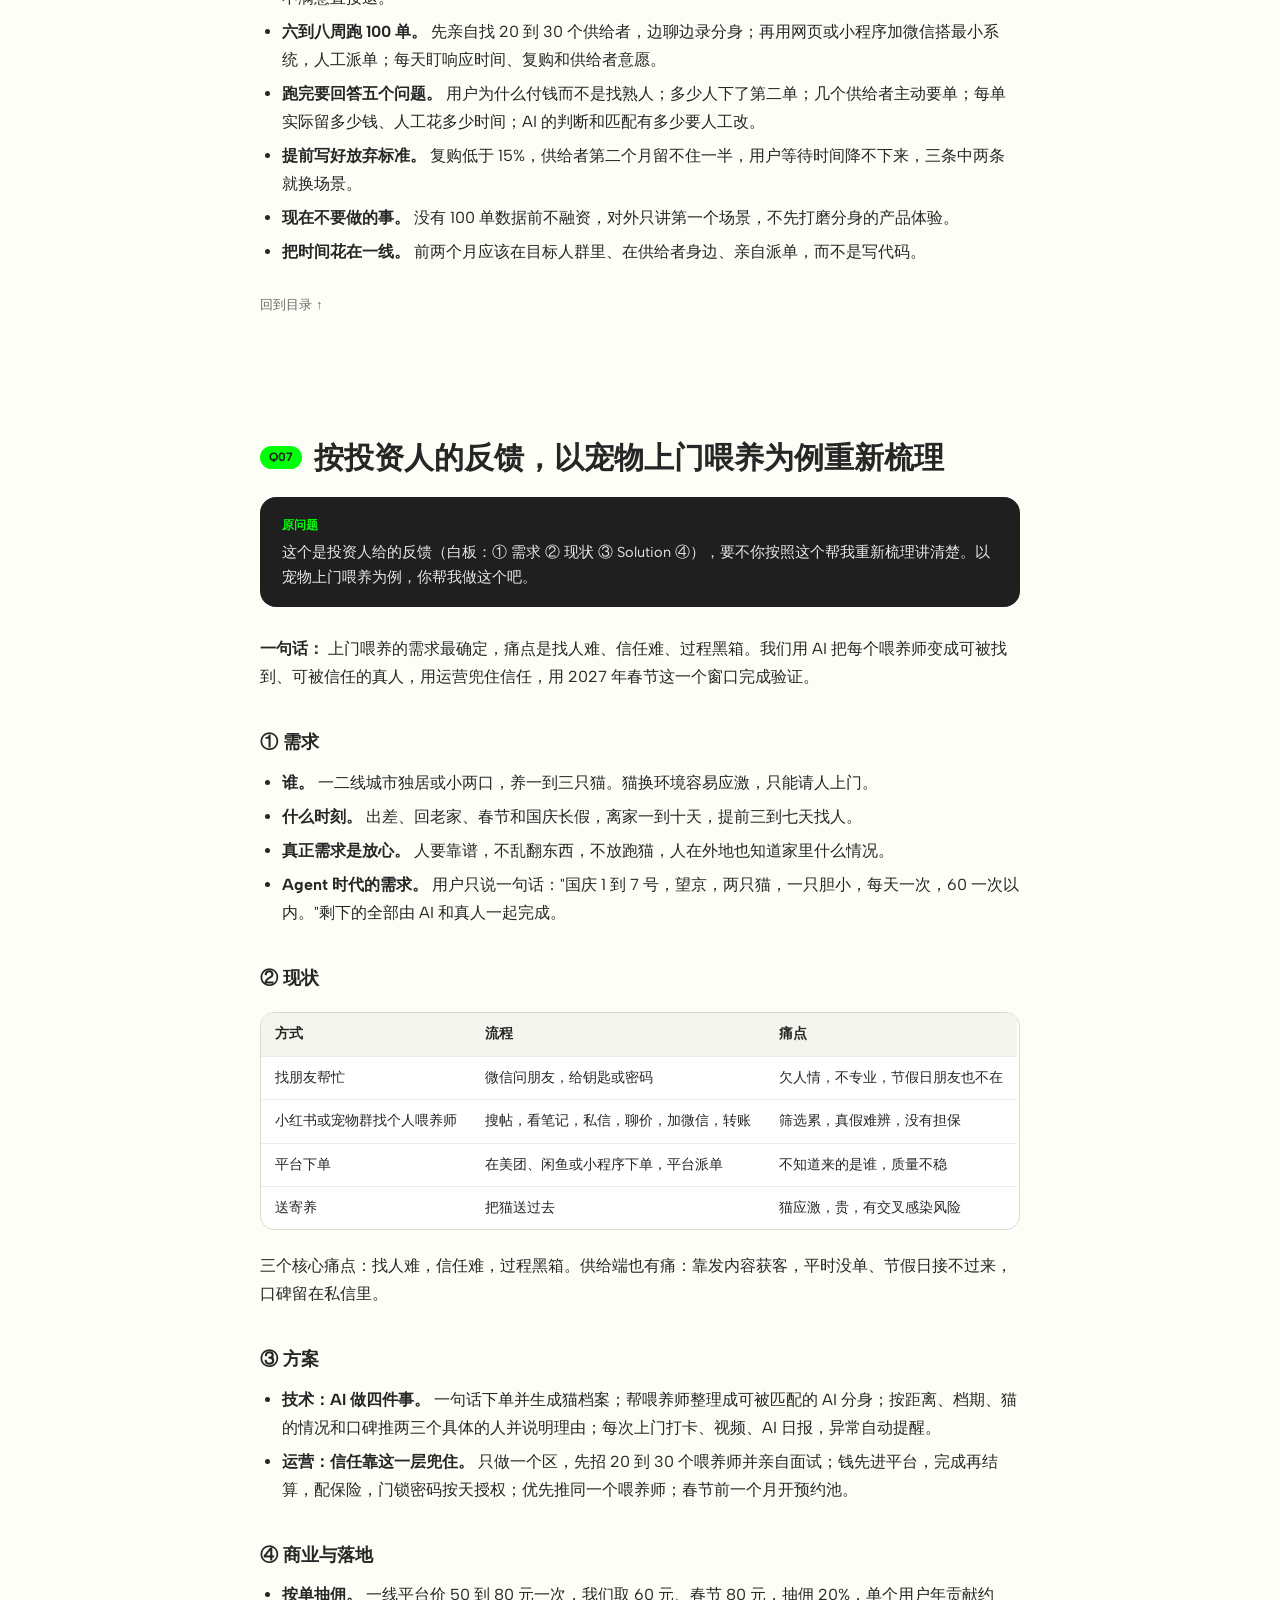
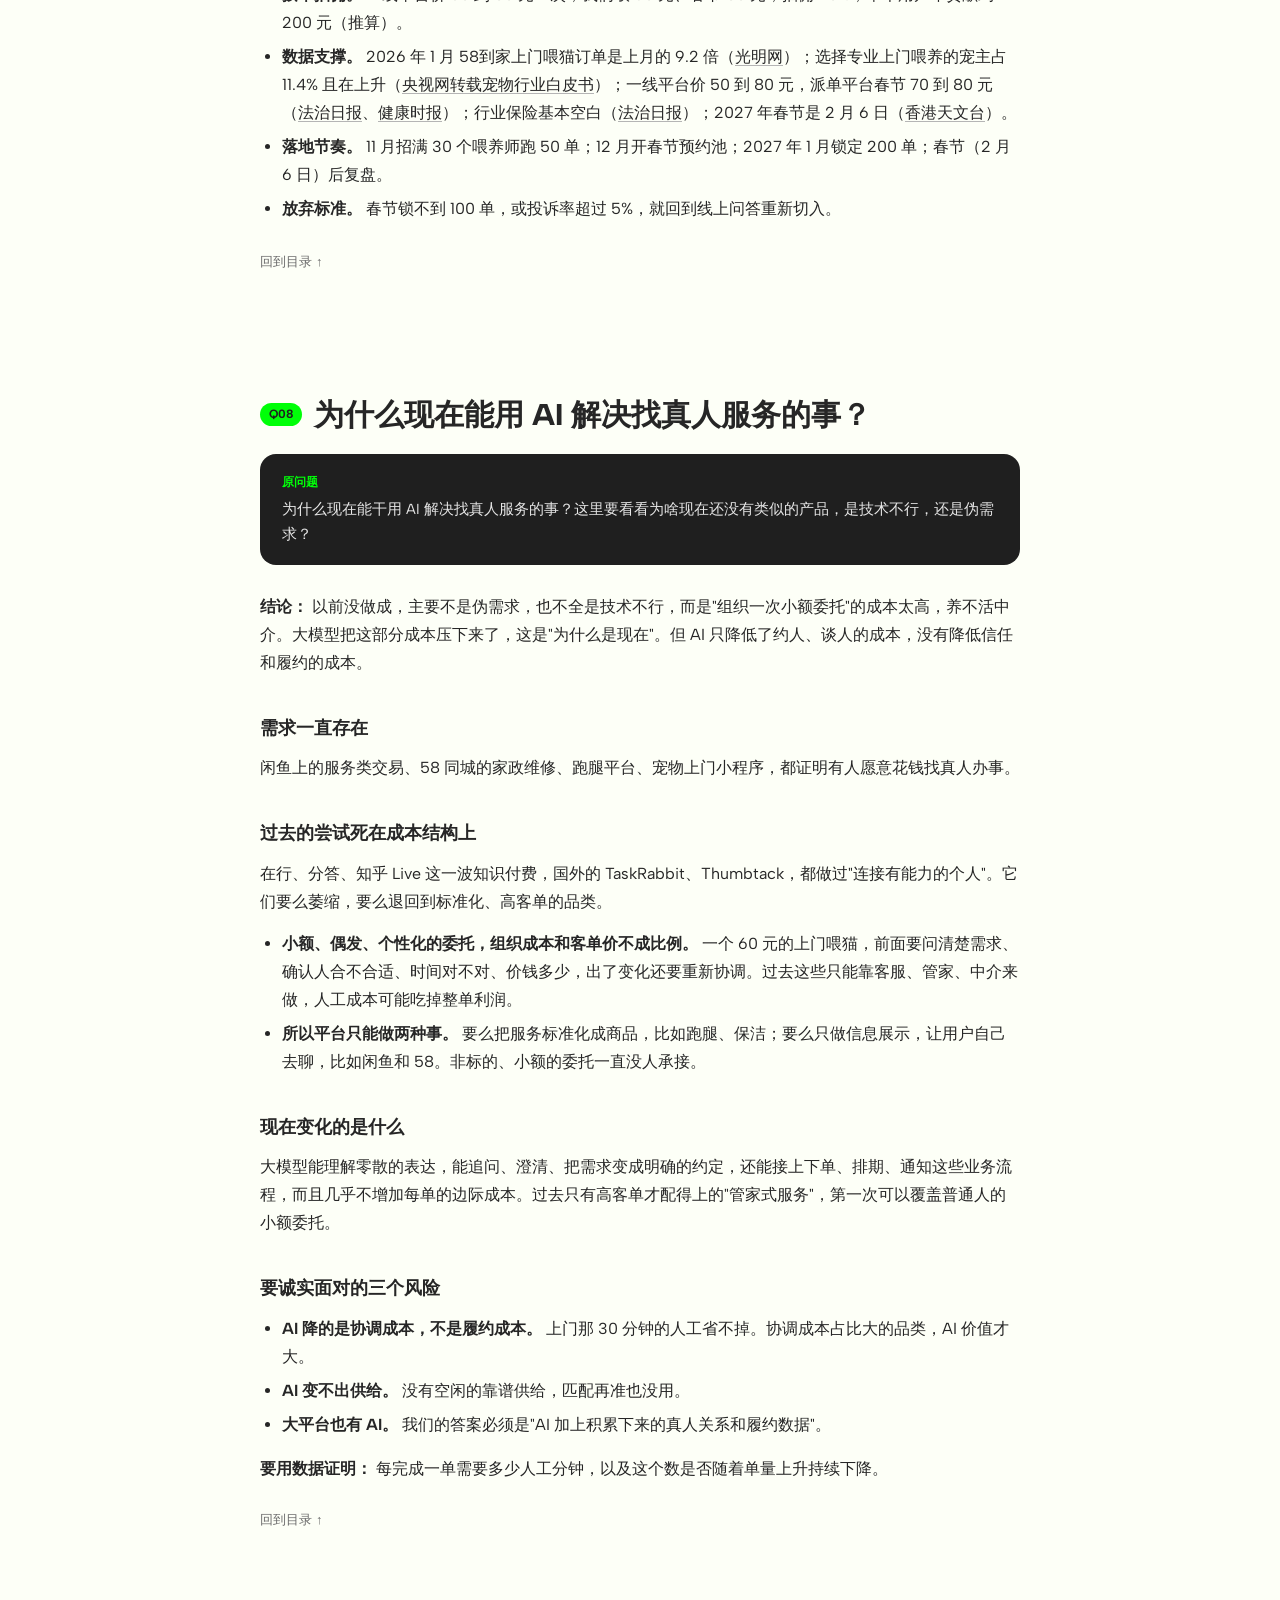
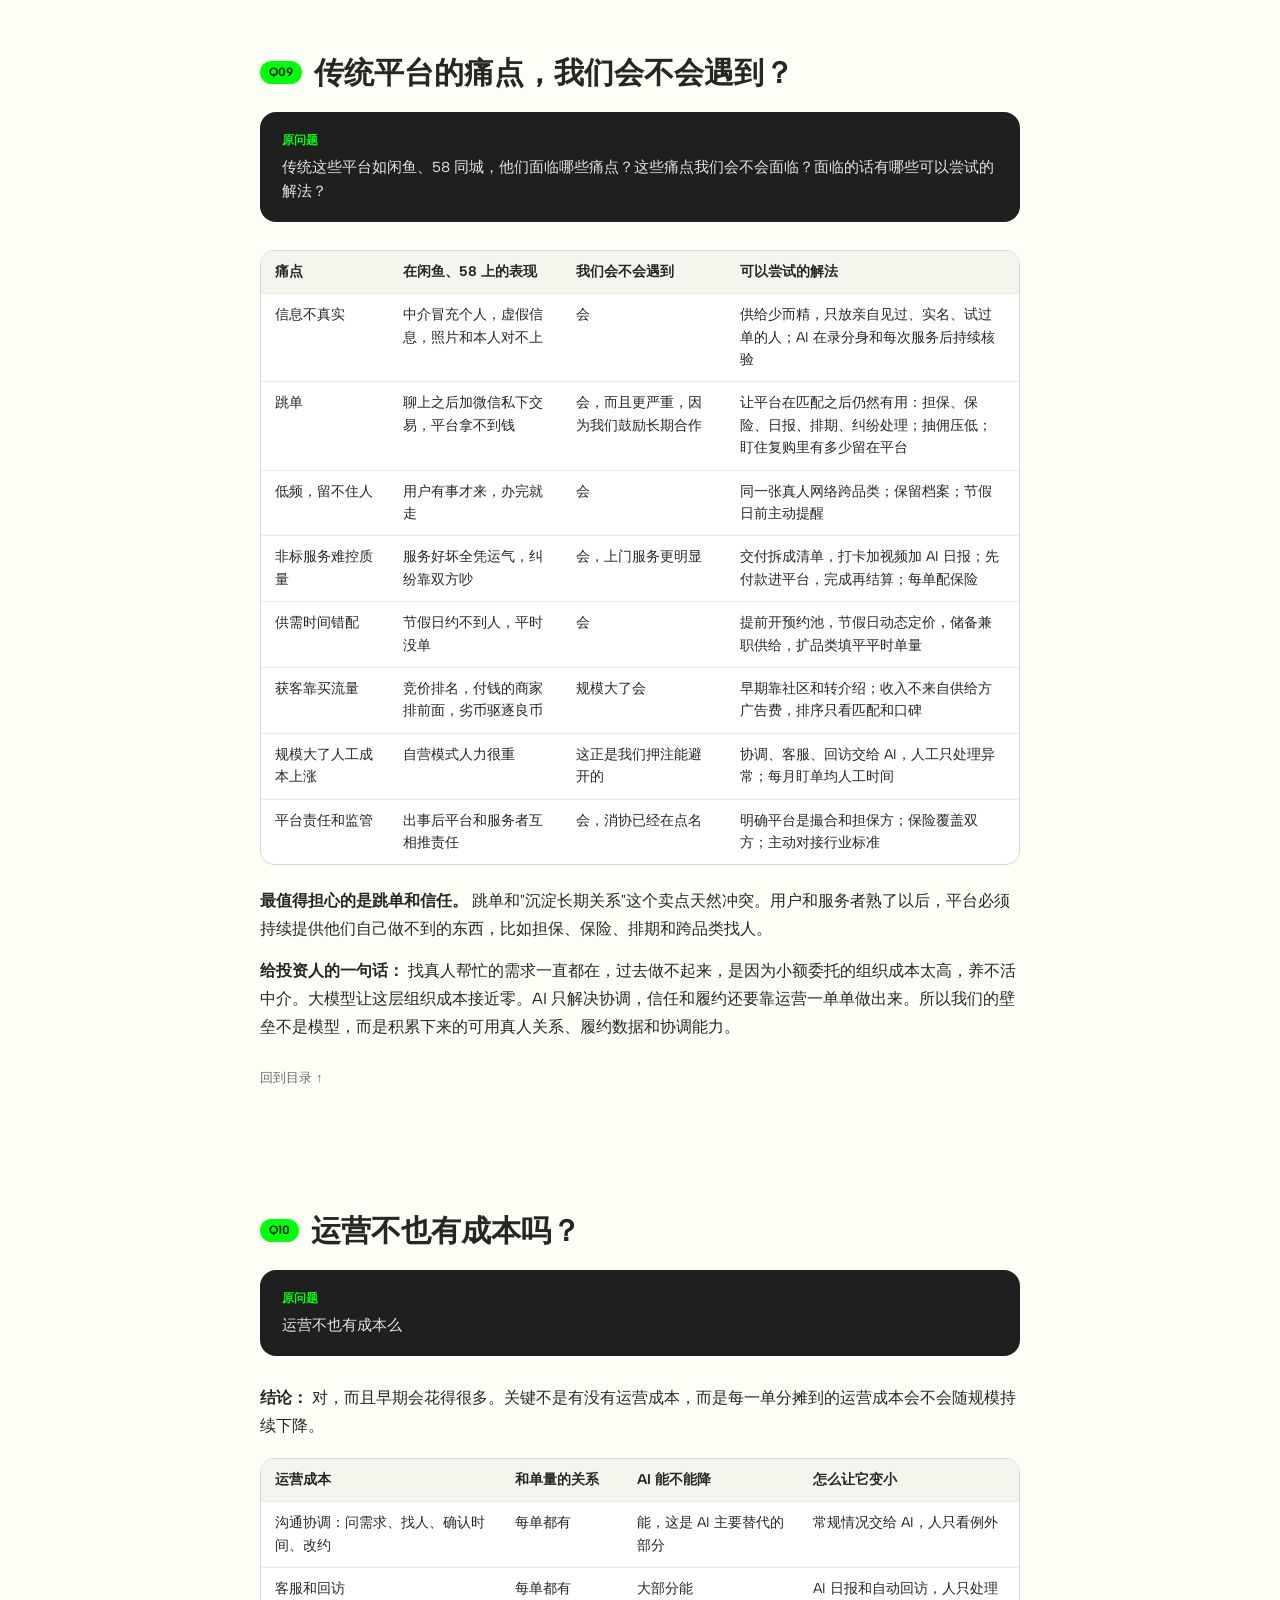
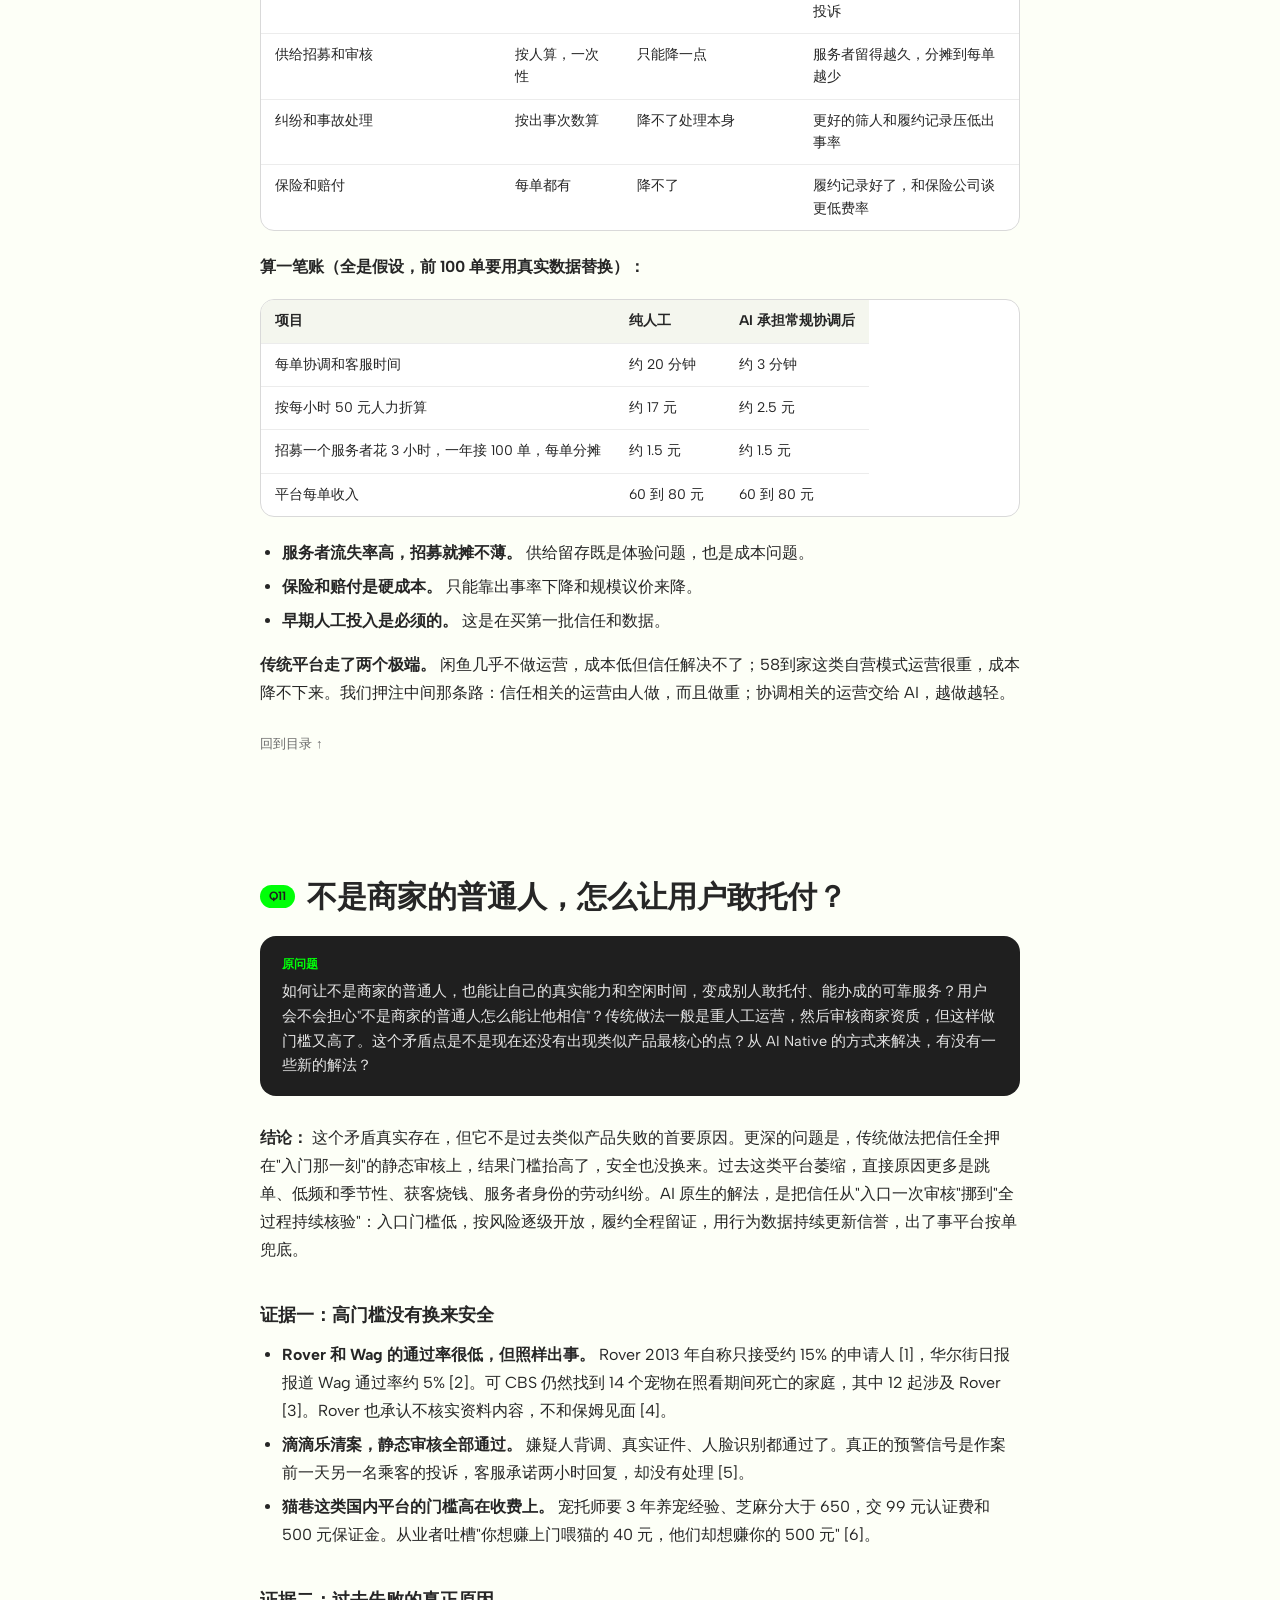
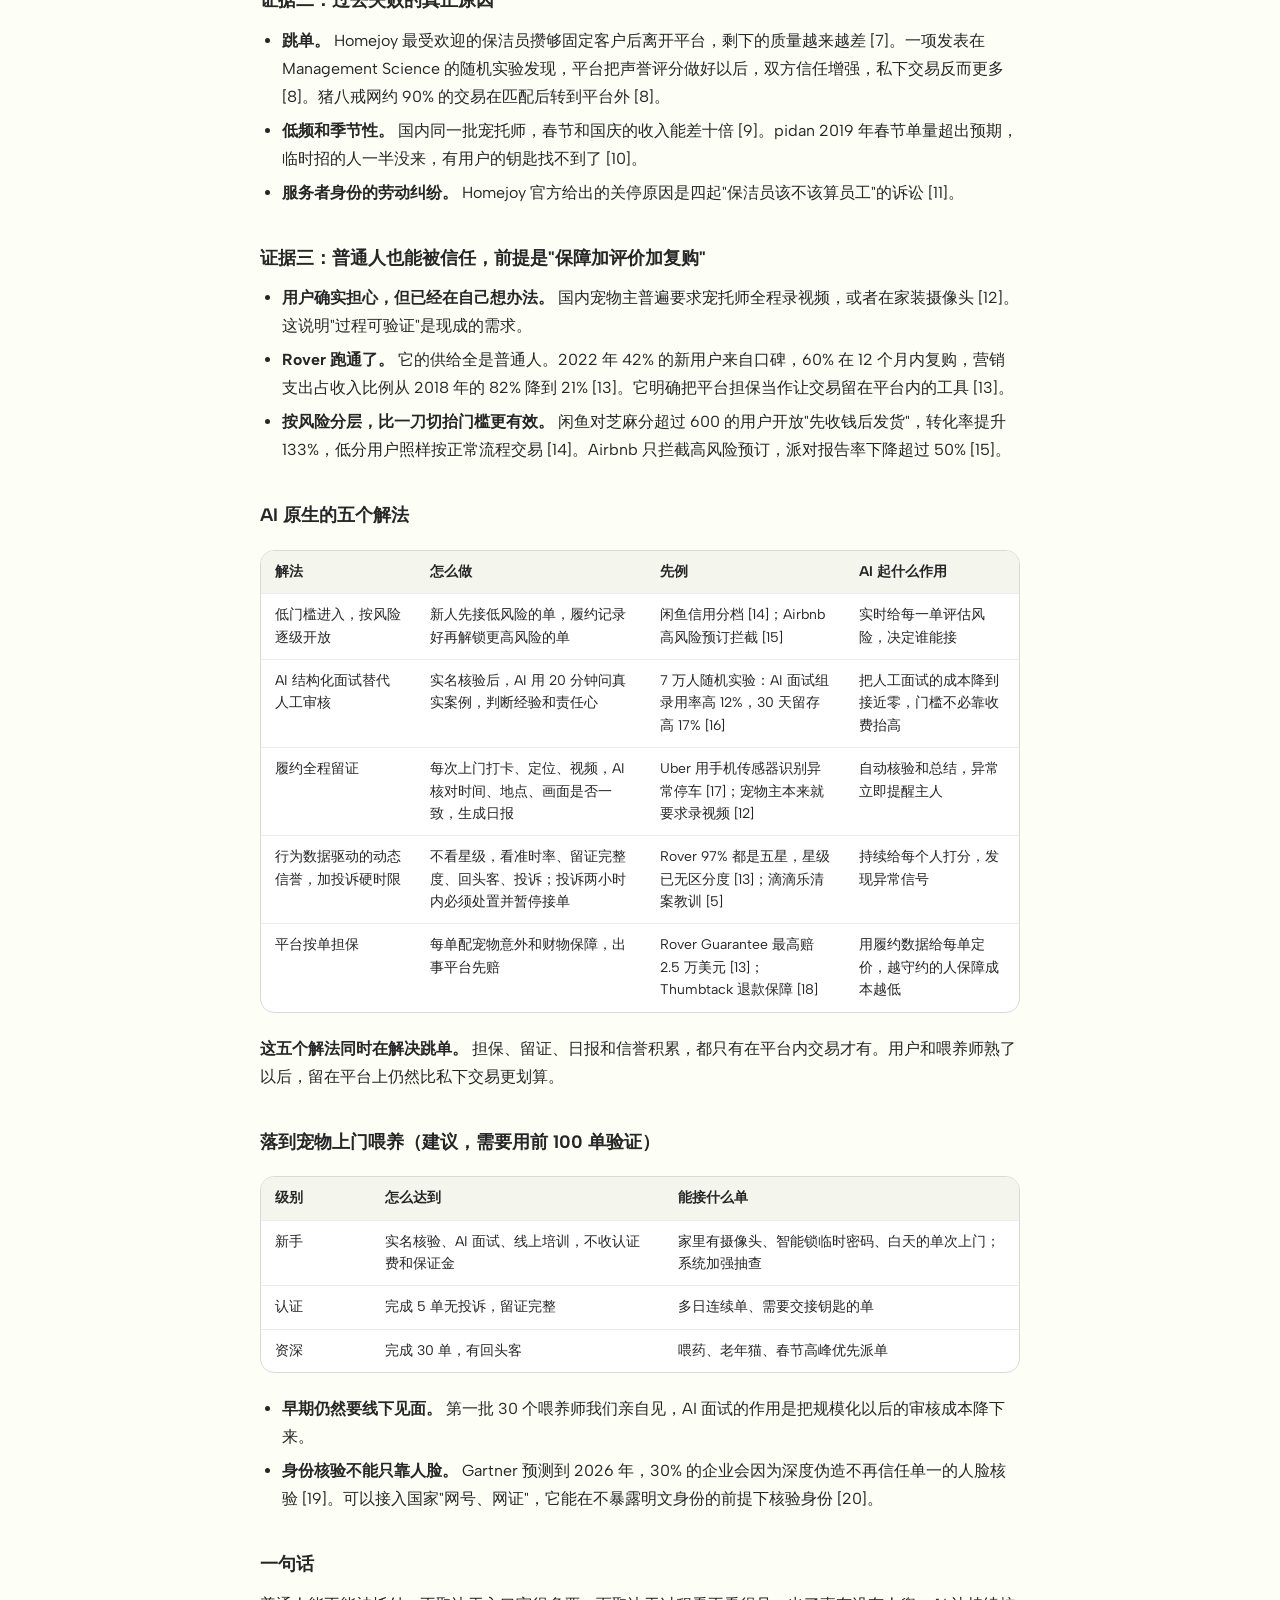
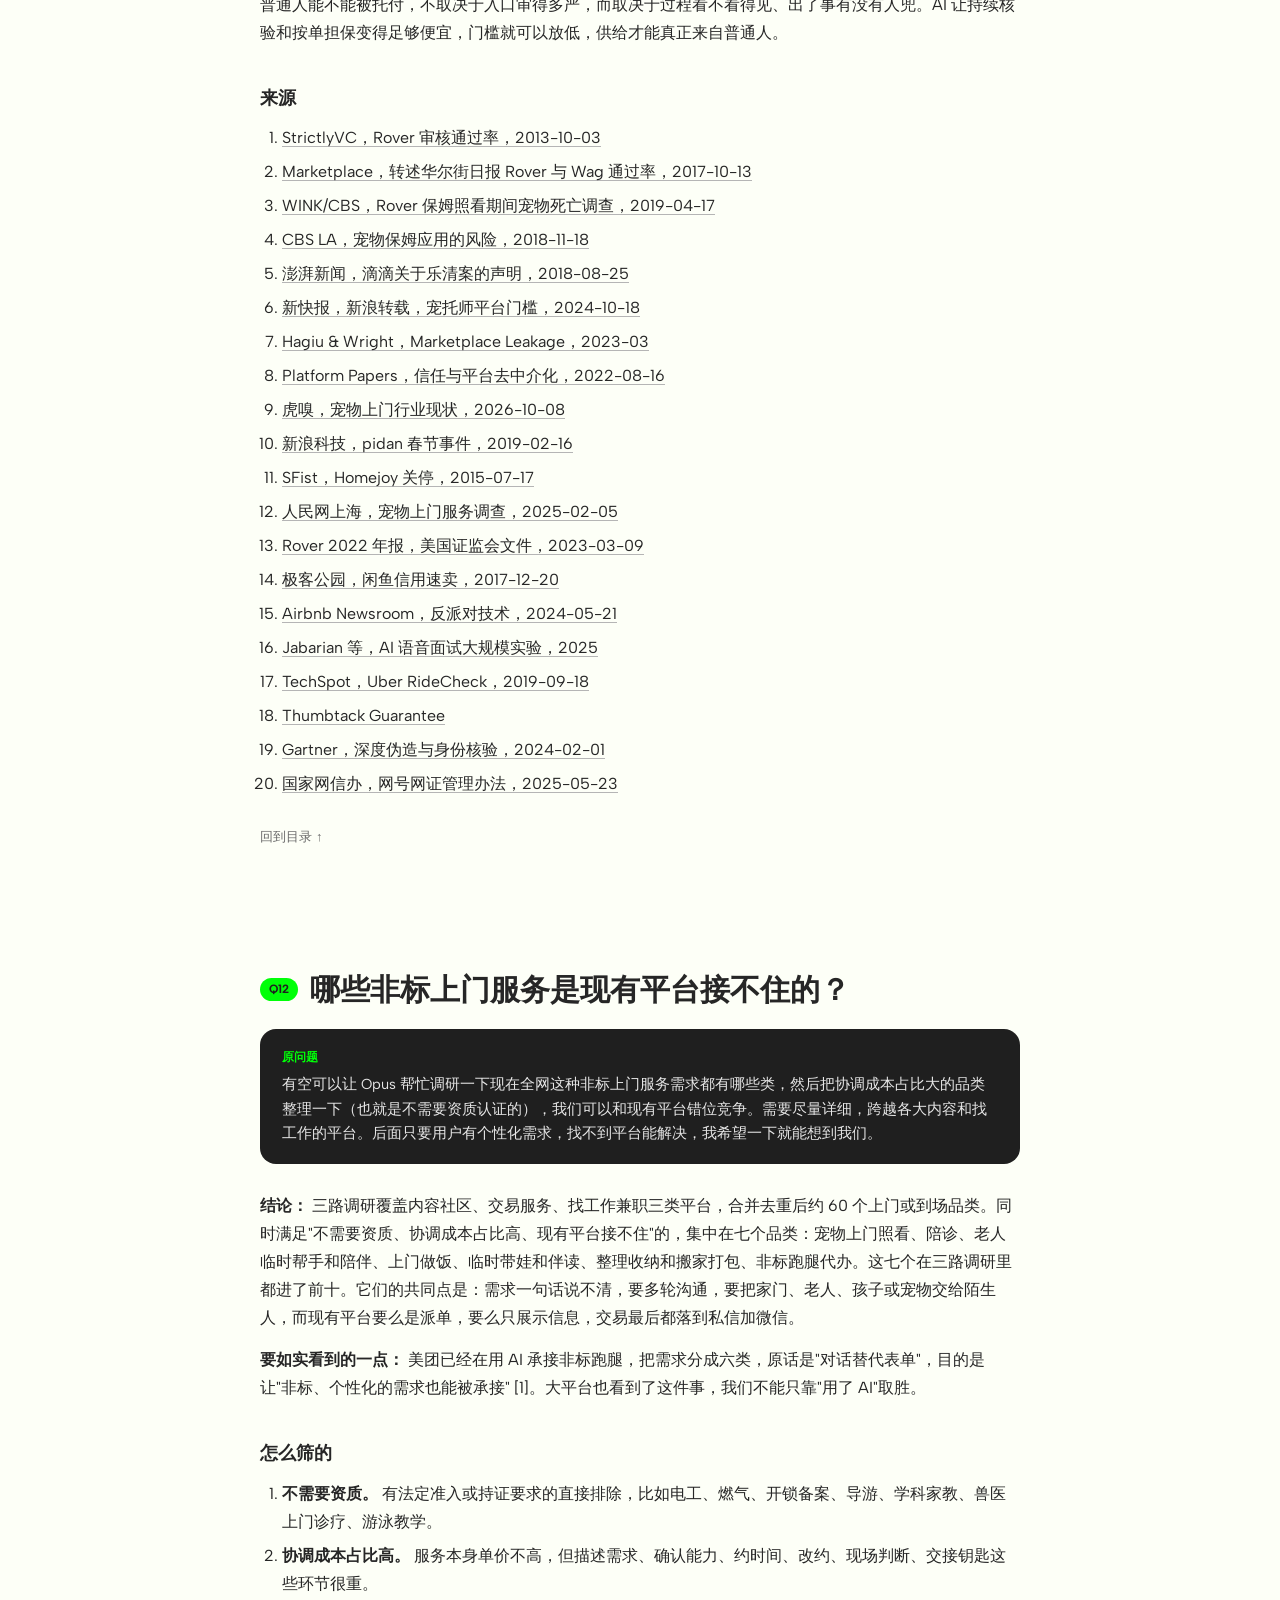
==== commit 2a357a09: "Add research source links to questions 7 and 12 Co-Authored-By: Claude Opus 5.5 <noreply@anthropic.c" ====
--- a/index.html
+++ b/index.html
@@ -77,6 +77,7 @@
 .ask-label { font-size: 12px; font-weight: 700; color: var(--accent); margin-bottom: 4px; }
 .ask p { margin: 0; font-size: 14.5px; line-height: 1.7; }
 .answer h3 { font-size: 18px; margin: 36px 0 10px; }
+.answer h4 { font-size: 15px; margin: 28px 0 8px; color: var(--muted); }
 .answer p { margin: 0 0 14px; }
 .answer ul, .answer ol { padding-left: 22px; margin: 0 0 16px; }
 .answer li { margin: 6px 0; }
@@ -362,7 +363,7 @@
 <h3>④ 商业与落地</h3>
 <ul>
 <li><strong>按单抽佣。</strong> 一线平台价 50 到 80 元一次，我们取 60 元、春节 80 元，抽佣 20%，单个用户年贡献约 200 元（推算）。</li>
-<li><strong>数据支撑。</strong> 2026 年 1 月 58到家上门喂猫订单是上月的 9.2 倍；选择专业上门喂养的宠主占 11.4% 且在上升；行业保险基本空白。</li>
+<li><strong>数据支撑。</strong> 2026 年 1 月 58到家上门喂猫订单是上月的 9.2 倍（<a target="_blank" rel="noopener" href="https://economy.gmw.cn/2026-02/12/content_38592249.htm">光明网</a>）；选择专业上门喂养的宠主占 11.4% 且在上升（<a target="_blank" rel="noopener" href="https://business.cctv.com/2026/01/05/ARTIdmv2AWmVeRVodaZYLOvQ260105.shtml">央视网转载宠物行业白皮书</a>）；一线平台价 50 到 80 元，派单平台春节 70 到 80 元（<a target="_blank" rel="noopener" href="https://finance.sina.com.cn/jjxw/2026-02-27/doc-inhpfhtu0926479.shtml">法治日报</a>、<a target="_blank" rel="noopener" href="https://c.m.163.com/news/a/KLQ7FU7R052583KJ.html">健康时报</a>）；行业保险基本空白（<a target="_blank" rel="noopener" href="https://finance.sina.com.cn/jjxw/2026-02-27/doc-inhpfhtu0926479.shtml">法治日报</a>）；2027 年春节是 2 月 6 日（<a target="_blank" rel="noopener" href="https://www.hko.gov.hk/tc/gts/time/calendar/text/files/T2027c.txt">香港天文台</a>）。</li>
 <li><strong>落地节奏。</strong> 11 月招满 30 个喂养师跑 50 单；12 月开春节预约池；2027 年 1 月锁定 200 单；春节（2 月 6 日）后复盘。</li>
 <li><strong>放弃标准。</strong> 春节锁不到 100 单，或投诉率超过 5%，就回到线上问答重新切入。</li>
 </ul></div>
@@ -689,6 +690,7 @@
 <th>协调成本</th>
 <th>现有平台覆盖</th>
 <th>判断</th>
+<th>代表来源</th>
 </tr>
 </thead>
 <tbody>
@@ -699,6 +701,7 @@
 <td>极高</td>
 <td>弱，多在社交平台私约</td>
 <td>切入</td>
+<td><a target="_blank" rel="noopener" href="https://m.thepaper.cn/newsDetail_forward_32611241">澎湃</a>、<a target="_blank" rel="noopener" href="https://www.yangtse.com/news/txs/202610/t20261003_399377.html">扬子晚报</a></td>
 </tr>
 <tr>
 <td>宠物</td>
@@ -707,6 +710,7 @@
 <td>高</td>
 <td>弱</td>
 <td>观察</td>
+<td><a target="_blank" rel="noopener" href="http://finance.people.com.cn/n1/2026/0116/c1004-40646604.html">人民网</a></td>
 </tr>
 <tr>
 <td>宠物</td>
@@ -715,6 +719,7 @@
 <td>中</td>
 <td>中，盒马、滴滴在做</td>
 <td>观察</td>
+<td><a target="_blank" rel="noopener" href="https://news.qq.com/rain/a/20250123A06L3W00">腾讯新闻</a>、<a target="_blank" rel="noopener" href="https://www.ithome.com/0/905/325.htm">IT之家</a></td>
 </tr>
 <tr>
 <td>宠物</td>
@@ -723,6 +728,7 @@
 <td>—</td>
 <td>—</td>
 <td>回避</td>
+<td><a target="_blank" rel="noopener" href="https://www.beijing.gov.cn/zhengce/zhengcefagui/202303/t20230310_2933831.html">执业兽医管理办法</a></td>
 </tr>
 <tr>
 <td>照护</td>
@@ -731,6 +737,7 @@
 <td>极高</td>
 <td>弱，大厂刚入局</td>
 <td>切入</td>
+<td><a target="_blank" rel="noopener" href="https://www.news.cn/20260706/04916effd0a34b20ad8b092b647950c4/c.html">新华网</a>、<a target="_blank" rel="noopener" href="https://www.36kr.com/p/3845275806006146">36氪</a></td>
 </tr>
 <tr>
 <td>照护</td>
@@ -739,6 +746,7 @@
 <td>极高</td>
 <td>弱</td>
 <td>切入</td>
+<td><a target="_blank" rel="noopener" href="https://m.gmw.cn/2026-10/20/content_1304577447.htm">光明网</a>、<a target="_blank" rel="noopener" href="https://m.thepaper.cn/newsDetail_forward_34303468">澎湃</a></td>
 </tr>
 <tr>
 <td>照护</td>
@@ -747,6 +755,7 @@
 <td>高</td>
 <td>弱，靠短视频获客</td>
 <td>观察</td>
+<td><a target="_blank" rel="noopener" href="https://m.gmw.cn/toutiao/2026-07-02/content_1304517622.htm">光明网</a></td>
 </tr>
 <tr>
 <td>照护</td>
@@ -755,6 +764,7 @@
 <td>高</td>
 <td>机构为主</td>
 <td>观察</td>
+<td><a target="_blank" rel="noopener" href="https://news.qq.com/rain/a/20241219A040HW00">腾讯新闻</a>、<a target="_blank" rel="noopener" href="https://www.shanghai.gov.cn/nw12344/20250317/87dbab7b44174c6c956dfdac52575b05.html">上海市政府</a></td>
 </tr>
 <tr>
 <td>照护</td>
@@ -763,6 +773,7 @@
 <td>高</td>
 <td>强，家政平台</td>
 <td>回避</td>
+<td><a target="_blank" rel="noopener" href="https://www.chinanews.com.cn/sh/2025/09-27/10490377.shtml">中新网</a>、<a target="_blank" rel="noopener" href="https://www.sec.gov/Archives/edgar/data/1798255/000119312521207533/d143830df1.htm">天鹅到家招股书</a></td>
 </tr>
 <tr>
 <td>家庭</td>
@@ -771,6 +782,7 @@
 <td>极高</td>
 <td>弱</td>
 <td>切入</td>
+<td><a target="_blank" rel="noopener" href="https://www.jiemian.com/article/8370780.html">界面</a>、<a target="_blank" rel="noopener" href="https://m.gmw.cn/2026-02/19/content_1304348305.htm">光明网</a>、<a target="_blank" rel="noopener" href="https://www.thepaper.cn/newsDetail_forward_24477641">澎湃</a></td>
 </tr>
 <tr>
 <td>家庭</td>
@@ -779,6 +791,7 @@
 <td>极高</td>
 <td>弱，平台只有套餐</td>
 <td>切入</td>
+<td><a target="_blank" rel="noopener" href="http://www.news.cn/2023-03/16/c_1129437596.htm">新华网</a>、<a target="_blank" rel="noopener" href="https://finance.sina.com.cn/roll/2025-01-05/doc-inecvvxh7216023.shtml">新浪</a></td>
 </tr>
 <tr>
 <td>家庭</td>
@@ -787,6 +800,7 @@
 <td>高</td>
 <td>中，货运平台卖车不卖人</td>
 <td>切入</td>
+<td><a target="_blank" rel="noopener" href="https://www.jiemian.com/article/15234491.html">界面</a>、<a target="_blank" rel="noopener" href="http://m.cnr.cn/shanghai/news/zq/20230703/t20230703_526312931.html">央广</a></td>
 </tr>
 <tr>
 <td>家庭</td>
@@ -795,6 +809,7 @@
 <td>高</td>
 <td>中，万师傅、鲁班以商家单为主</td>
 <td>观察</td>
+<td><a target="_blank" rel="noopener" href="https://m.21jingji.com/article/20240612/herald/905c06e54a8e2c10ae810809b3b8b652_zaker.html">21财经</a>、<a target="_blank" rel="noopener" href="https://www.taskrabbit.com/cost-guides/assemble-furniture">TaskRabbit</a></td>
 </tr>
 <tr>
 <td>家庭</td>
@@ -803,6 +818,7 @@
 <td>高</td>
 <td>口碑差，现场加价普遍</td>
 <td>观察</td>
+<td><a target="_blank" rel="noopener" href="http://www.news.cn/fortune/20251128/28a2ed6a172b4ec2a9766387b677fc5b/c.html">新华网</a>、<a target="_blank" rel="noopener" href="https://news.qq.com/rain/a/20240918A00ZK700">腾讯新闻</a></td>
 </tr>
 <tr>
 <td>家庭</td>
@@ -811,6 +827,7 @@
 <td>—</td>
 <td>—</td>
 <td>回避</td>
+<td><a target="_blank" rel="noopener" href="https://yjglj.sh.gov.cn/xxgk/xxgkml/zcfg/bmgz/20251222/9486734494654dbc8fae9231e0cd2fa5.html">特种作业规定</a>、<a target="_blank" rel="noopener" href="http://www.nea.gov.cn/2017-11/03/c_136725213.htm">燃气条例</a></td>
 </tr>
 <tr>
 <td>家庭</td>
@@ -819,6 +836,7 @@
 <td>中</td>
 <td>强</td>
 <td>不碰</td>
+<td><a target="_blank" rel="noopener" href="https://finance.sina.com.cn/roll/2026-02-05/doc-inhkuptc5717208.shtml">新浪</a>、<a target="_blank" rel="noopener" href="http://finance.people.com.cn/n1/2025/1028/c1004-40591513.html">人民网</a></td>
 </tr>
 <tr>
 <td>儿童</td>
@@ -827,6 +845,7 @@
 <td>极高</td>
 <td>弱，校园群加中介</td>
 <td>切入</td>
+<td><a target="_blank" rel="noopener" href="https://xinwen.bjd.com.cn/content/s686b3263e4b0aabe0a034c2c.html">北京日报</a>、<a target="_blank" rel="noopener" href="https://news.xmnn.cn/xmxw/202607/t20260723_441399.html">厦门网</a></td>
 </tr>
 <tr>
 <td>儿童</td>
@@ -835,6 +854,7 @@
 <td>—</td>
 <td>—</td>
 <td>回避</td>
+<td><a target="_blank" rel="noopener" href="http://www.moe.gov.cn/srcsite/A29/202109/t20210908_560508.html">教育部</a></td>
 </tr>
 <tr>
 <td>跑腿</td>
@@ -843,6 +863,7 @@
 <td>极高</td>
 <td>中，美团、UU 有"万能帮"</td>
 <td>切入</td>
+<td><a target="_blank" rel="noopener" href="http://news.cyol.com/gb/shenghuo/articles/2026-09/23/content_xa0WPqTwNG.html">中青网</a>、<a target="_blank" rel="noopener" href="http://client.sina.com.cn/news/2026-05-26/doc-inhzffss1481138.shtml">新浪</a>、<a target="_blank" rel="noopener" href="https://m.huxiu.com/article/3304992.html">虎嗅</a></td>
 </tr>
 <tr>
 <td>跑腿</td>
@@ -851,6 +872,7 @@
 <td>低</td>
 <td>强</td>
 <td>不碰</td>
+<td><a target="_blank" rel="noopener" href="https://finance.sina.com.cn/wm/2026-03-18/doc-inhrmihm7409029.shtml">新浪</a>、<a target="_blank" rel="noopener" href="https://tech.cnr.cn/techgd/20260326/t20260326_527563327.shtml">央广</a></td>
 </tr>
 <tr>
 <td>跑腿</td>
@@ -859,6 +881,7 @@
 <td>—</td>
 <td>—</td>
 <td>回避</td>
+<td><a target="_blank" rel="noopener" href="https://www.news.cn/20260706/04916effd0a34b20ad8b092b647950c4/c.html">新华网</a>、<a target="_blank" rel="noopener" href="https://www.sohu.com/a/1054443059_348734">搜狐</a></td>
 </tr>
 <tr>
 <td>运动</td>
@@ -867,6 +890,7 @@
 <td>高</td>
 <td>弱</td>
 <td>观察</td>
+<td><a target="_blank" rel="noopener" href="https://news.qq.com/rain/a/20250512A02EMV00">腾讯新闻</a>、<a target="_blank" rel="noopener" href="https://news.qq.com/rain/a/20240714A021W900">腾讯新闻</a></td>
 </tr>
 <tr>
 <td>运动</td>
@@ -875,6 +899,7 @@
 <td>—</td>
 <td>—</td>
 <td>回避</td>
+<td><a target="_blank" rel="noopener" href="https://news.qq.com/rain/a/20240716A056IV00">腾讯新闻</a>、<a target="_blank" rel="noopener" href="https://www.gov.cn/gongbao/content/2022/content_5734808.htm">驾培管理规定</a></td>
 </tr>
 <tr>
 <td>拍摄</td>
@@ -883,6 +908,7 @@
 <td>高</td>
 <td>弱，私下交易无合同</td>
 <td>观察</td>
+<td><a target="_blank" rel="noopener" href="http://news.cyol.com/gb/xiaofei/articles/2026-09/17/content_pQx6JYugb8.html">中青网</a>、<a target="_blank" rel="noopener" href="https://www.jiemian.com/article/8427938.html">界面</a></td>
 </tr>
 <tr>
 <td>拍摄</td>
@@ -891,6 +917,7 @@
 <td>高</td>
 <td>弱</td>
 <td>观察</td>
+<td><a target="_blank" rel="noopener" href="https://m.163.com/dy/article/J3BRDIN80530KB7U.html">网易</a></td>
 </tr>
 <tr>
 <td>婚礼</td>
@@ -899,6 +926,7 @@
 <td>高</td>
 <td>弱，但供给严重过剩</td>
 <td>观察</td>
+<td><a target="_blank" rel="noopener" href="https://news.qq.com/rain/a/20231005A02XUU00">腾讯新闻</a>、<a target="_blank" rel="noopener" href="https://www.thepaper.cn/newsDetail_forward_24802506">澎湃</a></td>
 </tr>
 <tr>
 <td>陪伴</td>
@@ -907,6 +935,7 @@
 <td>高</td>
 <td>弱</td>
 <td>谨慎，灰色风险高</td>
+<td><a target="_blank" rel="noopener" href="https://news.hangzhou.com.cn/shxw/content/2026-10/26/content_9354232.htm">杭州网</a>、<a target="_blank" rel="noopener" href="https://news.china.com/socialgd/10000169/20261012/49788933.html">中华网</a></td>
 </tr>
 <tr>
 <td>陪伴</td>
@@ -915,6 +944,7 @@
 <td>—</td>
 <td>—</td>
 <td>回避</td>
+<td><a target="_blank" rel="noopener" href="https://zwgk.mct.gov.cn/zfxxgkml/zcfg/fl/202105/t20210526_924763.html">旅游法</a>、<a target="_blank" rel="noopener" href="https://m.gmw.cn/2025-06/09/content_1304055612.htm">光明网</a></td>
 </tr>
 <tr>
 <td>出行</td>
@@ -923,6 +953,7 @@
 <td>低</td>
 <td>强</td>
 <td>不碰</td>
+<td><a target="_blank" rel="noopener" href="https://www.inewsweek.cn/observe/2026-02-28/29081.shtml">中国新闻周刊</a>、<a target="_blank" rel="noopener" href="https://app.xinhuanet.com/news/article.html?articleId=20260423048f708eb871498e81c708d2d5800a3e">新华网</a></td>
 </tr>
 </tbody>
 </table>
@@ -1021,13 +1052,280 @@
 <li><a target="_blank" rel="noopener" href="https://www.jiemian.com/article/15234491.html">界面新闻，日式搬家纠纷，2026-10-24</a></li>
 <li><a target="_blank" rel="noopener" href="https://news.qq.com/rain/a/20260909A0A41P00">腾讯新闻，闲鱼服贸会发布服务类订单数据，2026-09-09</a></li>
 <li><a target="_blank" rel="noopener" href="http://news.cyol.com/gb/shenghuo/articles/2026-09/23/content_xa0WPqTwNG.html">中国青年网，跑腿代办新业态，2026-09-23</a></li>
-<li>同 [10]</li>
+<li><a target="_blank" rel="noopener" href="https://www.sec.gov/Archives/edgar/data/1798255/000119312521207533/d143830df1.htm">天鹅到家上市招股书，美国证监会，2021-07-02</a></li>
 <li><a target="_blank" rel="noopener" href="https://finance.sina.com.cn/jjxw/2025-03-19/doc-ineqeans5934995.shtml">新浪财经，啄木鸟投诉数据，2025-03-19</a></li>
 <li><a target="_blank" rel="noopener" href="https://news.qq.com/rain/a/20241029A054WY00">腾讯新闻，啄木鸟订单量，2024-10-29</a></li>
 <li><a target="_blank" rel="noopener" href="https://www.pingwest.com/a/304333">品玩，劳科院与青团社灵活就业报告，2025-04-28</a></li>
 <li><a target="_blank" rel="noopener" href="https://m.cnfin.com/hg-lb//zixun/20251226/4356867_1.html">中国财经，闲鱼副业数据，2025-12-26</a></li>
 <li><a target="_blank" rel="noopener" href="http://finance.people.com.cn/n1/2025/0912/c1004-40562861.html">人民网，闲鱼服务消费数据，2025-09-12</a></li>
-</ol></div>
+</ol>
+<h3>附：全部调研来源</h3>
+<p>以下是三路调研实际打开过的全部网页，按调研方向分组，日期为原文发布日期。</p>
+<h4>一、内容和社区平台</h4>
+<p><strong>平台总体</strong></p>
+<ul>
+<li><a target="_blank" rel="noopener" href="https://news.qq.com/rain/a/20260909A0A41P00">腾讯新闻，闲鱼服贸会发布：服务类订单一年增长 87%，2026-09-09</a></li>
+<li><a target="_blank" rel="noopener" href="http://news.cyol.com/gb/shenghuo/articles/2026-09/23/content_xa0WPqTwNG.html">中国青年网，跑腿代办新业态与 UU 跑腿规模，2026-09-23</a></li>
+<li><a target="_blank" rel="noopener" href="https://news.qq.com/rain/a/20260827A05YMX00">腾讯新闻，陪伴经济规模与国金证券数据，2026-08-27</a></li>
+<li><a target="_blank" rel="noopener" href="https://www.douban.com/group/search?cat=1019&amp;q=搭子">豆瓣小组搜索：搭子、上门喂养等小组规模，2026-10-28 抓取</a></li>
+</ul>
+<p><strong>医疗和照护边缘</strong></p>
+<ul>
+<li><a target="_blank" rel="noopener" href="https://www.news.cn/20260706/04916effd0a34b20ad8b092b647950c4/c.html">新华网，陪诊服务人次、企业数与号贩子案例，2026-07-06</a></li>
+<li><a target="_blank" rel="noopener" href="https://news.dayoo.com/society/202504/10/140000_54810756.htm">大洋网，广州陪诊价格，2025-04-10</a></li>
+<li><a target="_blank" rel="noopener" href="https://m.thepaper.cn/newsDetail_forward_30840073">澎湃，陪诊行业调查，2025-05-20</a></li>
+<li><a target="_blank" rel="noopener" href="https://m.thepaper.cn/newsDetail_forward_19497799">澎湃，陪诊师新职业，2022-08-19</a></li>
+<li><a target="_blank" rel="noopener" href="https://m.gmw.cn/2025-07/21/content_1304088535.htm">光明网，陪诊纠纷与病理切片赔偿，2025-07-21</a></li>
+<li><a target="_blank" rel="noopener" href="https://m.gmw.cn/2026-10/20/content_1304577447.htm">光明网，"共享儿女"调查，2026-10-20</a></li>
+<li><a target="_blank" rel="noopener" href="https://m.thepaper.cn/newsDetail_forward_34303468">澎湃，"外包儿女"服务，2026-10-21</a></li>
+<li><a target="_blank" rel="noopener" href="https://m.gmw.cn/toutiao/2026-07-02/content_1304517622.htm">光明网，上门洗头和理发，2026-07-02</a></li>
+</ul>
+<p><strong>家庭生活</strong></p>
+<ul>
+<li><a target="_blank" rel="noopener" href="https://www.jiemian.com/article/8370780.html">界面，上门做饭和私厨，2022-11-11</a></li>
+<li><a target="_blank" rel="noopener" href="https://m.gmw.cn/2026-02/19/content_1304348305.htm">光明网，春节上门做年夜饭，2026-02-19</a></li>
+<li><a target="_blank" rel="noopener" href="https://news.qq.com/rain/a/20260216A03C5200">腾讯新闻，年夜饭私厨收入，2026-02-16</a></li>
+<li><a target="_blank" rel="noopener" href="http://www.news.cn/2023-03/16/c_1129437596.htm">新华网，整理收纳师与培训乱象，2023-03-16</a></li>
+<li><a target="_blank" rel="noopener" href="https://city.sina.cn/finance/2023-10-19/detail-imzrrhpp2092091.d.html">新浪，整理收纳价格，2023-10-19</a></li>
+<li><a target="_blank" rel="noopener" href="https://www.jiemian.com/article/15234491.html">界面，日式搬家纠纷，2026-10-24</a></li>
+<li><a target="_blank" rel="noopener" href="https://news.qq.com/rain/a/20240918A00ZK700">腾讯新闻，小修小补"居民有需求、师傅没生意"，2024-09-18</a></li>
+<li><a target="_blank" rel="noopener" href="https://k.sina.cn/article_7879995992_1d5af325806801ehl6.html">新浪，家具组装价格（营销性文章，仅供参考），2026-10-20</a></li>
+<li><a target="_blank" rel="noopener" href="http://gz.bendibao.com/peixun/2026315/peixun366286.shtml">广州本地宝，低压电工证要求，2026-03-15</a></li>
+<li><a target="_blank" rel="noopener" href="https://tidenews.com.cn/news.html?id=756166">潮新闻，杭州验房师，2023-02-15</a></li>
+<li><a target="_blank" rel="noopener" href="https://www.dotdotnews.com/a/202505/21/AP682ca27de4b0a242bf018f1c.html">点新闻，香港代看房，2025-05-21</a></li>
+</ul>
+<p><strong>宠物</strong></p>
+<ul>
+<li><a target="_blank" rel="noopener" href="https://m.thepaper.cn/newsDetail_forward_32611241">澎湃，春节 9 天接 100 多单喂猫，2026-02-14</a></li>
+<li><a target="_blank" rel="noopener" href="https://paper.xinmin.cn/html/xmwb/2025-02-14/5/204092.html">新民晚报，上海宠物上门喂养，2025-02-14</a></li>
+<li><a target="_blank" rel="noopener" href="https://hznews.hangzhou.com.cn/jingji/content/2024-02/06/content_8686107.htm">杭州网，杭州上门喂猫价格，2024-02-06</a></li>
+<li><a target="_blank" rel="noopener" href="https://m.21jingji.com/article/20261004/herald/fdefa5b8cb5ebc44b323f839270183ca.html">21财经，国庆宠物上门订单增长，2026-10-04</a></li>
+<li><a target="_blank" rel="noopener" href="https://zqb.cyol.com/pc/content/202601/05/content_420779.html">中国青年报，美团上门遛狗喂猫搜索增长，2026-01-05</a></li>
+<li><a target="_blank" rel="noopener" href="https://news.qq.com/rain/a/20250123A06L3W00">腾讯新闻，宠物上门洗护，2025-01-23</a></li>
+</ul>
+<p><strong>儿童和教育</strong></p>
+<ul>
+<li><a target="_blank" rel="noopener" href="https://xinwen.bjd.com.cn/content/s686b3263e4b0aabe0a034c2c.html">北京日报，大学生上门陪读，2025-07-07</a></li>
+<li><a target="_blank" rel="noopener" href="https://news.xmnn.cn/xmxw/202607/t20260723_441399.html">厦门网，暑期临时带娃，2026-07-23</a></li>
+<li><a target="_blank" rel="noopener" href="https://news.qq.com/rain/a/20251124A02PUT00">腾讯新闻，替课产业链（已排除），2025-11-24</a></li>
+</ul>
+<p><strong>运动陪伴</strong></p>
+<ul>
+<li><a target="_blank" rel="noopener" href="https://news.qq.com/rain/a/20250512A02EMV00">腾讯新闻，运动陪练和陪爬山，2025-05-12</a></li>
+<li><a target="_blank" rel="noopener" href="https://dzb.sunnews.cn/m/html/2025-05/14/content_830436.htm">阳光网，陪练与陪拍价格，2025-05-14</a></li>
+<li><a target="_blank" rel="noopener" href="https://www.guancha.cn/qiche/2025_05_07_774922.shtml">观察者网，陪爬山与地陪，2025-05-07</a></li>
+<li><a target="_blank" rel="noopener" href="https://news.sina.com.cn/s/2025-04-02/doc-inertmqx9695456.shtml">新浪，马拉松私人配速，2025-04-02</a></li>
+<li><a target="_blank" rel="noopener" href="https://news.qq.com/rain/a/20240716A056IV00">腾讯新闻，拿证后陪驾，2024-07-16</a></li>
+<li><a target="_blank" rel="noopener" href="https://www.gov.cn/gongbao/content/2022/content_5734808.htm">《机动车驾驶员培训管理规定》，2022</a></li>
+</ul>
+<p><strong>社交陪伴和搭子</strong></p>
+<ul>
+<li><a target="_blank" rel="noopener" href="https://news.china.com/socialgd/10000169/20261012/49788933.html">中华网，搭子调查与骗局，2026-10-12</a></li>
+<li><a target="_blank" rel="noopener" href="https://news.hangzhou.com.cn/shxw/content/2026-10/26/content_9354232.htm">杭州网，付费搭子与陪练，2026-10-26</a></li>
+<li><a target="_blank" rel="noopener" href="https://finance.sina.cn/tech/2025-03-16/detail-inepwhpa1364997.d.html">新浪，地陪收入与纠纷，2025-03-16</a></li>
+<li><a target="_blank" rel="noopener" href="https://m.gmw.cn/2025-06/09/content_1304055612.htm">光明网，地陪资质问题，2025-06-09</a></li>
+<li><a target="_blank" rel="noopener" href="https://www.36kr.com/p/2222370032141696">36氪，地陪生意，2023-04-20</a></li>
+<li><a target="_blank" rel="noopener" href="https://zwgk.mct.gov.cn/zfxxgkml/zcfg/fl/202105/t20210526_924763.html">《旅游法》文本</a></li>
+</ul>
+<p><strong>拍摄、婚礼和代办</strong></p>
+<ul>
+<li><a target="_blank" rel="noopener" href="http://news.cyol.com/gb/xiaofei/articles/2026-09/17/content_pQx6JYugb8.html">中青网，陪拍纠纷，2026-09-17</a></li>
+<li><a target="_blank" rel="noopener" href="https://www.jiemian.com/article/8427938.html">界面，旅拍和约拍，2022-11-21</a></li>
+<li><a target="_blank" rel="noopener" href="https://m.163.com/dy/article/J3BRDIN80530KB7U.html">网易，上门约妆，2024-05-29</a></li>
+<li><a target="_blank" rel="noopener" href="https://news.qq.com/rain/a/20231005A02XUU00">腾讯新闻，职业伴娘供过于求，2023-10-05</a></li>
+<li><a target="_blank" rel="noopener" href="https://m.thepaper.cn/newsDetail_forward_24300641">澎湃，职业伴娘，2023-08-21</a></li>
+<li><a target="_blank" rel="noopener" href="https://m.jiemian.com/article/10181456.html">界面，兼职婚礼督导（页面未标日期）</a></li>
+<li><a target="_blank" rel="noopener" href="https://m.thepaper.cn/newsDetail_forward_30579463">澎湃，代祭扫，2025-04-07</a></li>
+<li><a target="_blank" rel="noopener" href="https://m.huxiu.com/article/3304992.html">虎嗅，代排队团队，2024-07-31</a></li>
+<li><a target="_blank" rel="noopener" href="https://www.sohu.com/a/1054443059_348734">搜狐，演唱会代抢票被刑拘（已排除），2026-07-24</a></li>
+</ul>
+<h4>二、交易和本地服务平台</h4>
+<p><strong>海外平台类目参照</strong></p>
+<ul>
+<li><a target="_blank" rel="noopener" href="https://www.taskrabbit.com/services">TaskRabbit 服务类目，2026-10-28 抓取</a></li>
+<li><a target="_blank" rel="noopener" href="https://www.taskrabbit.com/how-it-works">TaskRabbit 使用流程</a></li>
+<li><a target="_blank" rel="noopener" href="https://web.archive.org/web/20260708014247/https://www.thumbtack.com/more-services">Thumbtack 服务列表，存档 2026-07-08</a></li>
+<li><a target="_blank" rel="noopener" href="https://web.archive.org/web/20261023142142/https://www.thumbtack.com/how-it-works">Thumbtack 使用流程，存档 2026-10-23</a></li>
+<li><a target="_blank" rel="noopener" href="https://www.airtasker.com/categories/">Airtasker 类目与近 30 天发单量</a></li>
+<li><a target="_blank" rel="noopener" href="https://www.airtasker.com/how-it-works/">Airtasker 使用流程</a></li>
+<li><a target="_blank" rel="noopener" href="https://web.archive.org/web/20261024021350/https://www.care.com/">Care.com 首页，存档 2026-10-24</a></li>
+<li><a target="_blank" rel="noopener" href="https://web.archive.org/web/20261026212540/https://www.rover.com/">Rover 首页，存档 2026-10-26</a></li>
+</ul>
+<p><strong>国内平台类目和规模</strong></p>
+<ul>
+<li><a target="_blank" rel="noopener" href="https://bj.58.com/shenghuo.shtml">58同城北京生活服务频道</a></li>
+<li><a target="_blank" rel="noopener" href="https://bj.58.com/">58同城北京首页</a></li>
+<li><a target="_blank" rel="noopener" href="https://www.daojia.com/">天鹅到家官网</a></li>
+<li><a target="_blank" rel="noopener" href="https://www.sec.gov/Archives/edgar/data/1798255/000119312521207533/d143830df1.htm">天鹅到家上市招股书，2021-07-02</a></li>
+<li><a target="_blank" rel="noopener" href="http://client.sina.com.cn/news/2026-05-26/doc-inhzffss1481138.shtml">新浪，美团用 AI 承接非标跑腿，2026-05-26</a></li>
+<li><a target="_blank" rel="noopener" href="https://www.meituan.com/news/NN240321060008678">美团新闻，2024-03-21</a></li>
+<li><a target="_blank" rel="noopener" href="https://finance.sina.com.cn/roll/2026-02-05/doc-inhkuptc5717208.shtml">新浪，春节保洁订单，2026-02-05</a></li>
+<li><a target="_blank" rel="noopener" href="https://www.163.com/dy/article/KLG95O5J05199NHJ.html">网易，宠物上门，2026-02-11</a></li>
+<li><a target="_blank" rel="noopener" href="https://www.sohu.com/a/730320519_121375869">搜狐，UU 跑腿无障碍助手，2023-10-22</a></li>
+<li><a target="_blank" rel="noopener" href="https://hea.china.com/articles/20260109/202601091794581.html">中华网，UU 跑腿万能帮手数据，2026-01-09</a></li>
+<li><a target="_blank" rel="noopener" href="https://www.ishansong.com/">闪送官网</a></li>
+<li><a target="_blank" rel="noopener" href="https://finance.sina.com.cn/wm/2026-03-18/doc-inhrmihm7409029.shtml">新浪，闪送 2025 年订单，2026-03-18</a></li>
+<li><a target="_blank" rel="noopener" href="https://www.imdada.cn/">京东秒送官网</a></li>
+<li><a target="_blank" rel="noopener" href="https://www.sec.gov/Archives/edgar/data/1793862/000110465925021123/tm258212d1_ex99-1.htm">达达 2024 年业绩公告，2025-03-06</a></li>
+<li><a target="_blank" rel="noopener" href="https://www.pai.com.cn/p/01kqc31wrbxa7eysa1zg2nb7fy">电商派，京东服务，2026-04-29</a></li>
+<li><a target="_blank" rel="noopener" href="https://tech.sina.cn/2026-02-03/detail-inhkpqxe7347809.d.html">新浪，京东春节家政订单，2026-02-03</a></li>
+<li><a target="_blank" rel="noopener" href="https://www.ithome.com/0/905/325.htm">IT之家，滴滴宠物上线，2025-12-16</a></li>
+<li><a target="_blank" rel="noopener" href="https://finance.sina.com.cn/roll/2025-05-15/doc-inewruvw0010915.shtml">新浪，滴滴宠物出行，2025-05-15</a></li>
+<li><a target="_blank" rel="noopener" href="https://web.archive.org/web/20260607073108/http://edaijia.cn/aboutus.html">e代驾关于我们，存档 2026-06-07</a></li>
+<li><a target="_blank" rel="noopener" href="https://www.inewsweek.cn/observe/2026-02-28/29081.shtml">中国新闻周刊，e代驾春节订单，2026-02-28</a></li>
+<li><a target="_blank" rel="noopener" href="https://app.xinhuanet.com/news/article.html?articleId=20260423048f708eb871498e81c708d2d5800a3e">新华网，代驾投诉，2026-04-23</a></li>
+<li><a target="_blank" rel="noopener" href="http://finance.people.com.cn/n1/2025/0912/c1004-40562861.html">人民网，闲鱼服务消费，2025-09-12</a></li>
+<li><a target="_blank" rel="noopener" href="https://news.qq.com/rain/a/20250612A04YIO00">腾讯新闻，闲鱼陪伴类服务，2025-06-12</a></li>
+<li><a target="_blank" rel="noopener" href="http://finance.sina.com.cn/jjxw/2025-11-05/doc-infwhzpy9734763.shtml">新浪，闲鱼代跑腿骗局，2025-11-05</a></li>
+<li><a target="_blank" rel="noopener" href="https://www.21jingji.com/article/20260430/herald/736161128bb2596312e59be739034999.html">货拉拉 2025 年订单，21财经，2026-04-30</a></li>
+<li><a target="_blank" rel="noopener" href="http://www.xinhuanet.com/fortune/20260721/90fe8929bc79478f8147d33445e41ccc/c.html">新华网，家政行业规模，2026-07-21</a></li>
+<li><a target="_blank" rel="noopener" href="https://tech.cnr.cn/techgd/20260326/t20260326_527563327.shtml">央广，即时配送规模，2026-03-26</a></li>
+</ul>
+<p><strong>维修安装</strong></p>
+<ul>
+<li><a target="_blank" rel="noopener" href="https://finance.sina.com.cn/jjxw/2024-10-22/doc-inctkvpe1800008.shtml">新浪，啄木鸟规模与导流，2024-10-22</a></li>
+<li><a target="_blank" rel="noopener" href="https://finance.sina.com.cn/jjxw/2025-03-19/doc-ineqeans5934995.shtml">新浪，啄木鸟投诉数据，2025-03-19</a></li>
+<li><a target="_blank" rel="noopener" href="https://finance.sina.com.cn/jjxw/2025-04-03/doc-inervuvx2849031.shtml">新浪，啄木鸟争议订单，2025-04-03</a></li>
+<li><a target="_blank" rel="noopener" href="https://news.qq.com/rain/a/20241029A054WY00">腾讯新闻，啄木鸟订单量，2024-10-29</a></li>
+<li><a target="_blank" rel="noopener" href="https://xinwen.bjd.com.cn/content/s67d7ed97e4b068c68f111ff3.html">北京日报，啄木鸟抽成，2025-03-17</a></li>
+<li><a target="_blank" rel="noopener" href="https://m.thepaper.cn/newsDetail_forward_30409207">澎湃，央视 3·15 曝光啄木鸟，2025-03-16</a></li>
+<li><a target="_blank" rel="noopener" href="http://society.people.com.cn/n1/2026/0313/c1008-40681721.html">人民网，整改一年后仍乱收费，2026-03-13</a></li>
+<li><a target="_blank" rel="noopener" href="https://www.caiwennews.com/article/1371616.shtml">财闻，啄木鸟单均价，2025-03-16</a></li>
+<li><a target="_blank" rel="noopener" href="https://apps.apple.com/cn/app/id6449211492">万师傅 App Store 页面</a></li>
+<li><a target="_blank" rel="noopener" href="https://m.21jingji.com/article/20240612/herald/905c06e54a8e2c10ae810809b3b8b652_zaker.html">21财经，鲁班到家，2024-06-12</a></li>
+<li><a target="_blank" rel="noopener" href="https://m.sohu.com/a/979285359_120491808">搜狐，电诉宝社区服务投诉榜，2026-01-23</a></li>
+<li><a target="_blank" rel="noopener" href="https://finance.sina.com.cn/jjxw/2023-10-25/doc-imzsiftk2117257.shtml">新浪，江苏消保委家电服务调查，2023-10-25</a></li>
+<li><a target="_blank" rel="noopener" href="http://www.news.cn/fortune/20240828/eb25f33cb59c475e897a515b83b98267/c.html">新华网，地图里的虚假维修商户，2024-08-28</a></li>
+<li><a target="_blank" rel="noopener" href="http://www.news.cn/fortune/20251128/28a2ed6a172b4ec2a9766387b677fc5b/c.html">新华网，假冒"官方售后"，2025-11-28</a></li>
+<li><a target="_blank" rel="noopener" href="https://www.jsjc.gov.cn/yaowen/202606/t20260624_1339534.shtml">江苏检察，开锁乱收费，2026-06-24</a></li>
+<li><a target="_blank" rel="noopener" href="https://sfj.zibo.gov.cn/art/2026/5/7/art_10777_2999232.html">淄博司法局，开锁投诉，2026-05-07</a></li>
+<li><a target="_blank" rel="noopener" href="https://www.cqnews.net/web/content_1519295269574381568.html">华龙网，开锁现场加价，2026-06-24</a></li>
+</ul>
+<p><strong>家政照护、搬运和宠物</strong></p>
+<ul>
+<li><a target="_blank" rel="noopener" href="http://finance.people.com.cn/n1/2026/0116/c1004-40646604.html">人民网，58到家一月需求数据，2026-01-16</a></li>
+<li><a target="_blank" rel="noopener" href="http://finance.people.com.cn/n1/2025/1028/c1004-40591513.html">人民网，家电清洗需求，2025-10-28</a></li>
+<li><a target="_blank" rel="noopener" href="http://cn.chinadaily.com.cn/a/202404/28/WS662ddbbaa3109f7860ddb676.html">中国日报，家电清洗，2024-04-28</a></li>
+<li><a target="_blank" rel="noopener" href="https://finance.sina.com.cn/roll/2025-01-05/doc-inecvvxh7216023.shtml">新浪，整理收纳价格，2025-01-05</a></li>
+<li><a target="_blank" rel="noopener" href="https://www.chinaventure.com.cn/news/116-20250126-384939.html">投中网，收纳师春节业务，2025-01-26</a></li>
+<li><a target="_blank" rel="noopener" href="https://www.shanghai.gov.cn/nw12344/20250317/87dbab7b44174c6c956dfdac52575b05.html">上海市政府，上门助浴政策，2025-03-17</a></li>
+<li><a target="_blank" rel="noopener" href="https://news.qq.com/rain/a/20260211A01JC000">腾讯新闻，春节保洁涨价，2026-02-11</a></li>
+<li><a target="_blank" rel="noopener" href="https://web.archive.org/web/2026/https://www.ccn.com.cn/Content/2024/01-24/1708005454.html">中国消费者报，深度保洁纠纷，存档 2024-01-24</a></li>
+<li><a target="_blank" rel="noopener" href="https://news.qq.com/rain/a/20231213A0154T00">腾讯新闻，天鹅到家黑猫投诉，2023-12-13</a></li>
+<li><a target="_blank" rel="noopener" href="https://tousu.sina.com.cn/complaint/view/17367088375">黑猫投诉单条案例，2023-06-19</a></li>
+<li><a target="_blank" rel="noopener" href="http://www.news.cn/fortune/20250520/0f7180f33ea3461ebe3668ab4ec0df03/c.html">新华网，上门做饭，2025-05-20</a></li>
+<li><a target="_blank" rel="noopener" href="https://www.cnr.cn/mspd/yw/20260330/t20260330_527567195.shtml">央广，上门做饭纠纷，2026-03-30</a></li>
+<li><a target="_blank" rel="noopener" href="https://www.36kr.com/p/3845275806006146">36氪，陪诊行业，2026-06-09</a></li>
+<li><a target="_blank" rel="noopener" href="https://news.hangzhou.com.cn/shxw/content/2025-04/04/content_8967130_0.htm">杭州网，陪诊价格，2025-04-04</a></li>
+<li><a target="_blank" rel="noopener" href="https://business.cctv.com/2026/01/05/ARTIdmv2AWmVeRVodaZYLOvQ260105.shtml">央视网，宠物行业白皮书，2026-01-05</a></li>
+<li><a target="_blank" rel="noopener" href="https://web.archive.org/web/2026/https://economy.gmw.cn/2026-02/12/content_38592249.htm">光明网，58到家春节宠物数据，存档 2026-02-12</a></li>
+<li><a target="_blank" rel="noopener" href="https://finance.china.com/xiaofei/13004691/20260212/49246380.html">中华网，北京商报宠物上门，2026-02-12</a></li>
+<li><a target="_blank" rel="noopener" href="https://www.yangtse.com/news/txs/202610/t20261003_399377.html">扬子晚报，宠物上门喂养纠纷，2026-10-03</a></li>
+<li><a target="_blank" rel="noopener" href="https://news.qq.com/rain/a/20210225A076CV00">腾讯新闻，搬家坐地起价，2021-02-25</a></li>
+<li><a target="_blank" rel="noopener" href="http://m.cnr.cn/shanghai/news/zq/20230703/t20230703_526312931.html">央广，假冒搬家公司，2023-07-03</a></li>
+<li><a target="_blank" rel="noopener" href="https://m.bjnews.com.cn/detail/1751163324168759.html">北京新闻，跑腿丢件赔付，2025-06-29</a></li>
+<li><a target="_blank" rel="noopener" href="https://www.tfcaijing.com/article/page/78535730625050583746622f7639696c714670554a413d3d">天府财经，闪送投诉，2022-12-02</a></li>
+<li><a target="_blank" rel="noopener" href="https://news.qq.com/rain/a/20251231A06U0400">腾讯新闻，上门按摩 3·15，2025-12-31</a></li>
+<li><a target="_blank" rel="noopener" href="https://www.yemacaijing.com/index/view/id/77127.html">野马财经，上门按摩投诉，2024-04-19</a></li>
+</ul>
+<p><strong>资质和法规</strong></p>
+<ul>
+<li><a target="_blank" rel="noopener" href="https://www.qiyelaw.com/rule/2026/0205/1053.html">《特种作业人员安全技术培训考核管理规定》转载，2026-02-05</a></li>
+<li><a target="_blank" rel="noopener" href="http://www.nea.gov.cn/2017-11/03/c_136725213.htm">《城镇燃气管理条例》，2017-11-03</a></li>
+<li><a target="_blank" rel="noopener" href="https://www.zgq.gov.cn/zgqxxgk/c108296/202007/461204a1559744e38a878d80fad663cf.shtml">江西开锁备案规定，2020-07-30</a></li>
+<li><a target="_blank" rel="noopener" href="https://www.chinanews.com.cn/m/sh/2016/02-05/7748979.shtml">北京开锁名录制，2016-02-05</a></li>
+<li><a target="_blank" rel="noopener" href="https://finance.sina.cn/2026-08-12/detail-ininarrc3411914.d.html">上海开锁业不再属特种行业，2026-08-12</a></li>
+<li><a target="_blank" rel="noopener" href="https://www.gov.cn/gongbao/content/2013/content_2361575.htm">《家庭服务业管理暂行办法》</a></li>
+<li><a target="_blank" rel="noopener" href="https://jtgl.beijing.gov.cn/jgj/jgxx/flfg/xzfg/744068629/index.html">《道路运输条例》，2023-07-20 修订版</a></li>
+<li><a target="_blank" rel="noopener" href="https://www.gov.cn/zhengce/zhengceku/2021-12/03/content_5655553.htm">《国家职业资格目录（2021年版）》</a></li>
+<li><a target="_blank" rel="noopener" href="https://www.gov.cn/zhengce/zhengceku/2020-06/25/content_5521792.htm">家政服务员体检要求，2020-06-23</a></li>
+<li><a target="_blank" rel="noopener" href="https://www.gov.cn/zhengce/zhengceku/2019-11/18/content_5453052.htm">医疗护理员管理，2019-07-26</a></li>
+<li><a target="_blank" rel="noopener" href="http://sn.people.com.cn/n2/2026/0828/c186331-41679828.html">陪诊国家标准发布，人民网陕西，2026-08-28</a></li>
+<li><a target="_blank" rel="noopener" href="https://gaj.beijing.gov.cn/wsgs/zqxx/xzcfqd/202004/t20200407_1792718.html">《道路交通安全法实施条例》第二十条</a></li>
+<li><a target="_blank" rel="noopener" href="https://xinwen.bjd.com.cn/content/s66ea067be4b0c25b287b94e1.html">陪练身份未定，北京日报，2024-09-18</a></li>
+<li><a target="_blank" rel="noopener" href="https://www.gov.cn/zhengce/2022-10/01/content_5721340.htm">《动物诊疗机构管理办法》，2022-10-01</a></li>
+<li><a target="_blank" rel="noopener" href="https://www.beijing.gov.cn/zhengce/zhengcefagui/202303/t20230310_2933831.html">《执业兽医和乡村兽医管理办法》，2023-03-10</a></li>
+<li><a target="_blank" rel="noopener" href="http://www.natcm.gov.cn/zxyjhyssmzyys/gongzuodongtai/2023-05-06/30455.html">《中医养生保健服务规范（试行）》，2023-05-06</a></li>
+<li><a target="_blank" rel="noopener" href="http://www.moe.gov.cn/srcsite/A29/202109/t20210908_560508.html">教育部学科类培训隐形变异查处，2021-09-06</a></li>
+<li><a target="_blank" rel="noopener" href="https://zyk.bjhd.gov.cn/jbdt/auto4504_56266/auto4504_53332/auto4504/auto4504/202412/t20241220_4749866.shtml">《食品安全法》第四十五条，2024-12-20</a></li>
+<li><a target="_blank" rel="noopener" href="https://www.thepaper.cn/newsDetail_forward_24477641">澎湃，个人上门做饭无需食品许可，2023-09-04</a></li>
+<li><a target="_blank" rel="noopener" href="http://www.cflp.org.cn/lhhzq/202303/24/601982.shtml">《即时配送服务规范》，2023-03-24</a></li>
+<li><a target="_blank" rel="noopener" href="https://www.thepaper.cn/newsDetail_forward_11597468">整理收纳师为新增工种，澎湃，2021-03-07</a></li>
+<li><a target="_blank" rel="noopener" href="https://www.chinanews.com.cn/auto/2012/05-19/3900761.shtml">代驾驾龄地方标准，中新网，2012-05-19</a></li>
+<li><a target="_blank" rel="noopener" href="https://wsjkw.zj.gov.cn/art/2020/6/9/art_1229123416_861612.html">心理咨询与治疗边界，浙江卫健委</a></li>
+<li><a target="_blank" rel="noopener" href="https://www.samr.gov.cn/zw/zfxxgk/fdzdgknr/rkjcs/art/2024/art_d3ccd34c96e7467a8e3e2c2f3003f781.html">甲醛检测需 CMA，市场监管总局，2024</a></li>
+<li><a target="_blank" rel="noopener" href="https://www.gov.cn/zhengce/2022-01/25/content_5712062.htm">白蚁防治单位条件，2022-01-25</a></li>
+</ul>
+<h4>三、找工作和兼职平台</h4>
+<p><strong>灵活用工宏观数据</strong></p>
+<ul>
+<li><a target="_blank" rel="noopener" href="https://m.thepaper.cn/baijiahao_18361079">澎湃，灵活就业规模历史，2022-05-31</a></li>
+<li><a target="_blank" rel="noopener" href="https://www.stats.gov.cn/sj/sjjd/202302/t20230202_1896579.html">国家统计局，灵活就业约 2 亿人，2022-01-17</a></li>
+<li><a target="_blank" rel="noopener" href="http://paper.people.com.cn/rmrb/html/2023-03/27/nw.D110000renmrb_20230327_5-01.htm">人民日报，新就业形态劳动者 8400 万，2023-03-27</a></li>
+<li><a target="_blank" rel="noopener" href="https://www.stats.gov.cn/sj/zxfb/202504/t20250430_1959523.html">国家统计局，2024 年农民工监测调查，2025-04-30</a></li>
+<li><a target="_blank" rel="noopener" href="https://www.pingwest.com/a/304333">品玩，劳科院与青团社灵活就业报告，2025-04-28</a></li>
+<li><a target="_blank" rel="noopener" href="https://cn.chinadaily.com.cn/a/202204/01/WS62469b42a3101c3ee7ace860.html">中国日报，青团社用户规模，2022-04-01</a></li>
+<li><a target="_blank" rel="noopener" href="https://iesr.jnu.edu.cn/2025/0416/c17210a834071/page.htm">暨南大学，智联新型灵活就业报告，2025-04-16</a></li>
+<li><a target="_blank" rel="noopener" href="https://time-weekly.com/post/317118">时代周报，58到家劳动者与需求，2024-12-18</a></li>
+<li><a target="_blank" rel="noopener" href="https://rsj.beijing.gov.cn/zmsxw/xwsl/202605/t20260525_4664415.html">北京人社局，零工市场撮合数据，2026-05-25</a></li>
+<li><a target="_blank" rel="noopener" href="https://m.gmw.cn/2025-07/24/content_1304091713.htm">光明网，北京小时最低工资，2025-07-24</a></li>
+<li><a target="_blank" rel="noopener" href="https://finance.sina.com.cn/chanjing/cyxw/2022-01-02/doc-ikyakumx7846325.shtml">新浪，企业灵活用工使用率，2022-01-02</a></li>
+<li><a target="_blank" rel="noopener" href="https://www.bj.chinanews.com.cn/news/2022/1018/88330.html">中新网北京，退休人员再就业意愿，2022-10-18</a></li>
+<li><a target="_blank" rel="noopener" href="https://finance.sina.cn/2025-06-20/detail-infatvry5997738.d.html">新浪，快手快聘新增蓝领用户，2025-06-20</a></li>
+</ul>
+<p><strong>平台与从业者</strong></p>
+<ul>
+<li><a target="_blank" rel="noopener" href="https://news.cctv.com/2024/01/22/ARTIB1xloGMjmGoOdTSSpRCr240122.shtml">央视，家政从业规模，2024-01-22</a></li>
+<li><a target="_blank" rel="noopener" href="http://www.hunan.gov.cn/zqt/zcsd/201906/t20190616_13643217.html">国办发〔2019〕30 号，湖南省政府转载</a></li>
+<li><a target="_blank" rel="noopener" href="https://tech.cnr.cn/techgd/20250912/t20250912_527358761.shtml">央广，闲鱼服务消费，2025-09-12</a></li>
+<li><a target="_blank" rel="noopener" href="https://m.cnfin.com/hg-lb//zixun/20251226/4356867_1.html">中国财经，闲鱼副业数据，2025-12-26</a></li>
+<li><a target="_blank" rel="noopener" href="https://www.ql1d.com/general/28182919.html">齐鲁壹点，宠物上门从业者，2026-10-09</a></li>
+<li><a target="_blank" rel="noopener" href="https://cnews.chinadaily.com.cn/a/202502/16/WS67b183b2a310ff9bbd9f352a.html">中国日报，喂猫价格，2025-02-16</a></li>
+<li><a target="_blank" rel="noopener" href="http://sh.people.com.cn/n2/2025/0205/c176737-41126728.html">人民网上海，宠物上门服务，2025-02-05</a></li>
+<li><a target="_blank" rel="noopener" href="https://epaper.xkb.com.cn/view/1241492">新快报，宠托师平台门槛（页面未标日期）</a></li>
+<li><a target="_blank" rel="noopener" href="https://jsnews.jschina.com.cn/jsyw/202505/t20250520_s682bbed1e4b0e2f2f54c26f4.shtml">交汇点，陪诊副业，2025-05-20</a></li>
+<li><a target="_blank" rel="noopener" href="https://www.chinanews.com.cn/jk/2025/02-26/10374274.shtml">中新网，浦东陪诊平台，2025-02-26</a></li>
+<li><a target="_blank" rel="noopener" href="http://society.people.com.cn/n1/2026/0828/c1008-40787514.html">人民网，陪诊国家标准，2026-08-28</a></li>
+<li><a target="_blank" rel="noopener" href="https://www.chinanews.com.cn/sh/2025/09-27/10490377.shtml">中新网，医院护工，2025-09-27</a></li>
+<li><a target="_blank" rel="noopener" href="https://news.qq.com/rain/a/20241219A040HW00">腾讯新闻，上门助浴，2024-12-19</a></li>
+<li><a target="_blank" rel="noopener" href="https://finance.sina.cn/2026-10-19/detail-inivtynp6184242.d.html">新浪，"共享儿女"，2026-10-19</a></li>
+<li><a target="_blank" rel="noopener" href="https://news.xmnn.cn/xmxw/202607/t20260723_441399.html">厦门网，临时带娃，2026-07-23</a></li>
+<li><a target="_blank" rel="noopener" href="https://news.hangzhou.com.cn/shxw/content/2026-10/26/content_9354232.htm">杭州网，付费搭子与运动陪练，2026-10-26</a></li>
+<li><a target="_blank" rel="noopener" href="https://news.qq.com/rain/a/20240714A021W900">腾讯新闻，羽毛球陪练，2024-07-14</a></li>
+<li><a target="_blank" rel="noopener" href="https://news.qq.com/rain/a/20231008A00SW500">腾讯新闻，长假兼职跟拍和约妆，2023-10-08</a></li>
+<li><a target="_blank" rel="noopener" href="http://news.bandao.cn/a/1725375773467078.html">半岛网，职业伴娘，约 2024-09</a></li>
+<li><a target="_blank" rel="noopener" href="https://www.thepaper.cn/newsDetail_forward_24802506">澎湃，婚礼督导，2023-10</a></li>
+<li><a target="_blank" rel="noopener" href="http://www.chinanews.com.cn/sh/2022/07-25/9811203.shtml">中新网，剧本杀主持人，2022-07-25</a></li>
+<li><a target="_blank" rel="noopener" href="https://www.ctdsb.net/c1716_202411/2307989.html">楚天都市报，横店群演，2024-11</a></li>
+<li><a target="_blank" rel="noopener" href="https://finance.sina.cn/tech/2022-11-12/detail-imqmmthc4299297.d.html">新浪，上门做饭兼职，2022-11-12</a></li>
+<li><a target="_blank" rel="noopener" href="https://news.qq.com/rain/a/20250620A04B8L00">腾讯新闻，私厨收入，2025-06-20</a></li>
+<li><a target="_blank" rel="noopener" href="https://news.qq.com/rain/a/20240428A06H3W00">腾讯新闻，家电清洗与维修师傅，2024-04-28</a></li>
+<li><a target="_blank" rel="noopener" href="https://news.pedaily.cn/20250415/105426.shtml">投资界，万师傅规模，2025-04-15</a></li>
+<li><a target="_blank" rel="noopener" href="http://finance.ce.cn/stock/gsgdbd/202501/17/t20250117_39269958.shtml">中国经济网，货拉拉规模，2025-01-17</a></li>
+<li><a target="_blank" rel="noopener" href="https://finance.sina.com.cn/jjxw/2023-04-28/doc-imyrxvpp2867973.shtml">新浪，e代驾司机画像，2023-04-28</a></li>
+<li><a target="_blank" rel="noopener" href="https://finance.sina.com.cn/tech/discovery/2024-09-18/doc-incpptnu8043548.shtml">新浪，美团骑手规模，2024-09-18</a></li>
+<li><a target="_blank" rel="noopener" href="https://news.qq.com/rain/a/20241022A02UX400">腾讯新闻，闪送骑手报酬，2024-10-22</a></li>
+<li><a target="_blank" rel="noopener" href="http://cq.people.com.cn/n2/2022/0425/c367668-35239199.html">人民网重庆，整理收纳价格，2022-04-25</a></li>
+<li><a target="_blank" rel="noopener" href="https://m.yunnan.cn/system/2021/03/30/031365563.shtml">云南网，整理收纳从业者，2021-03-30</a></li>
+<li><a target="_blank" rel="noopener" href="https://m.thepaper.cn/newsDetail_forward_30766724">澎湃，宠物训练转行者，2025</a></li>
+<li><a target="_blank" rel="noopener" href="https://www.460.net.cn/news/show-366775.html">460网，展会兼职（页面未标日期）</a></li>
+<li><a target="_blank" rel="noopener" href="https://finance.sina.cn/2022-03-15/detail-imcwipih8598435.d.html">新浪，天鹅到家中介费，2022-03-15</a></li>
+<li><a target="_blank" rel="noopener" href="https://paper.people.com.cn/rmrb/pc/content/202507/23/content_30089808.html">人民日报，兼职诈骗盯上大学生和宝妈，2025-07-23</a></li>
+</ul>
+<p><strong>资质依据</strong></p>
+<ul>
+<li><a target="_blank" rel="noopener" href="http://www.moe.gov.cn/srcsite/A29/202109/t20210908_560508.html">教育部学科类培训查处，2021-09-08</a></li>
+<li><a target="_blank" rel="noopener" href="https://www.sport.gov.cn/rlzx/n5631/c23462443/content.html">国家体育总局，游泳社会体育指导员</a></li>
+<li><a target="_blank" rel="noopener" href="https://yjglj.sh.gov.cn/xxgk/xxgkml/zcfg/bmgz/20251222/9486734494654dbc8fae9231e0cd2fa5.html">上海应急局，特种作业规定，2025-12-22</a></li>
+<li><a target="_blank" rel="noopener" href="http://www.gd.gov.cn/zwgk/wjk/zcfgk/content/post_2520961.html">广东，特种作业目录（旧版附件）</a></li>
+</ul>
+<p><strong>海外参照</strong></p>
+<ul>
+<li><a target="_blank" rel="noopener" href="https://www.taskrabbit.com/cost-guides/assemble-furniture">TaskRabbit 家具组装价格指南</a></li>
+<li><a target="_blank" rel="noopener" href="https://support.taskrabbit.com/hc/en-us/articles/46260411872155-What-s-the-Taskrabbit-Service-Fee">TaskRabbit 服务费说明</a></li>
+<li><a target="_blank" rel="noopener" href="https://www.taskrabbit.com/blog/how-pricing-guidance-works-on-taskrabbit/">TaskRabbit 定价指引</a></li>
+<li><a target="_blank" rel="noopener" href="https://www.finder.com.au/money/guide-to-airtasker-all-your-questions-answered">finder，Airtasker 指南</a></li>
+</ul></div>
   <a class="top" href="#index">回到目录 ↑</a>
 </section>
 </main>
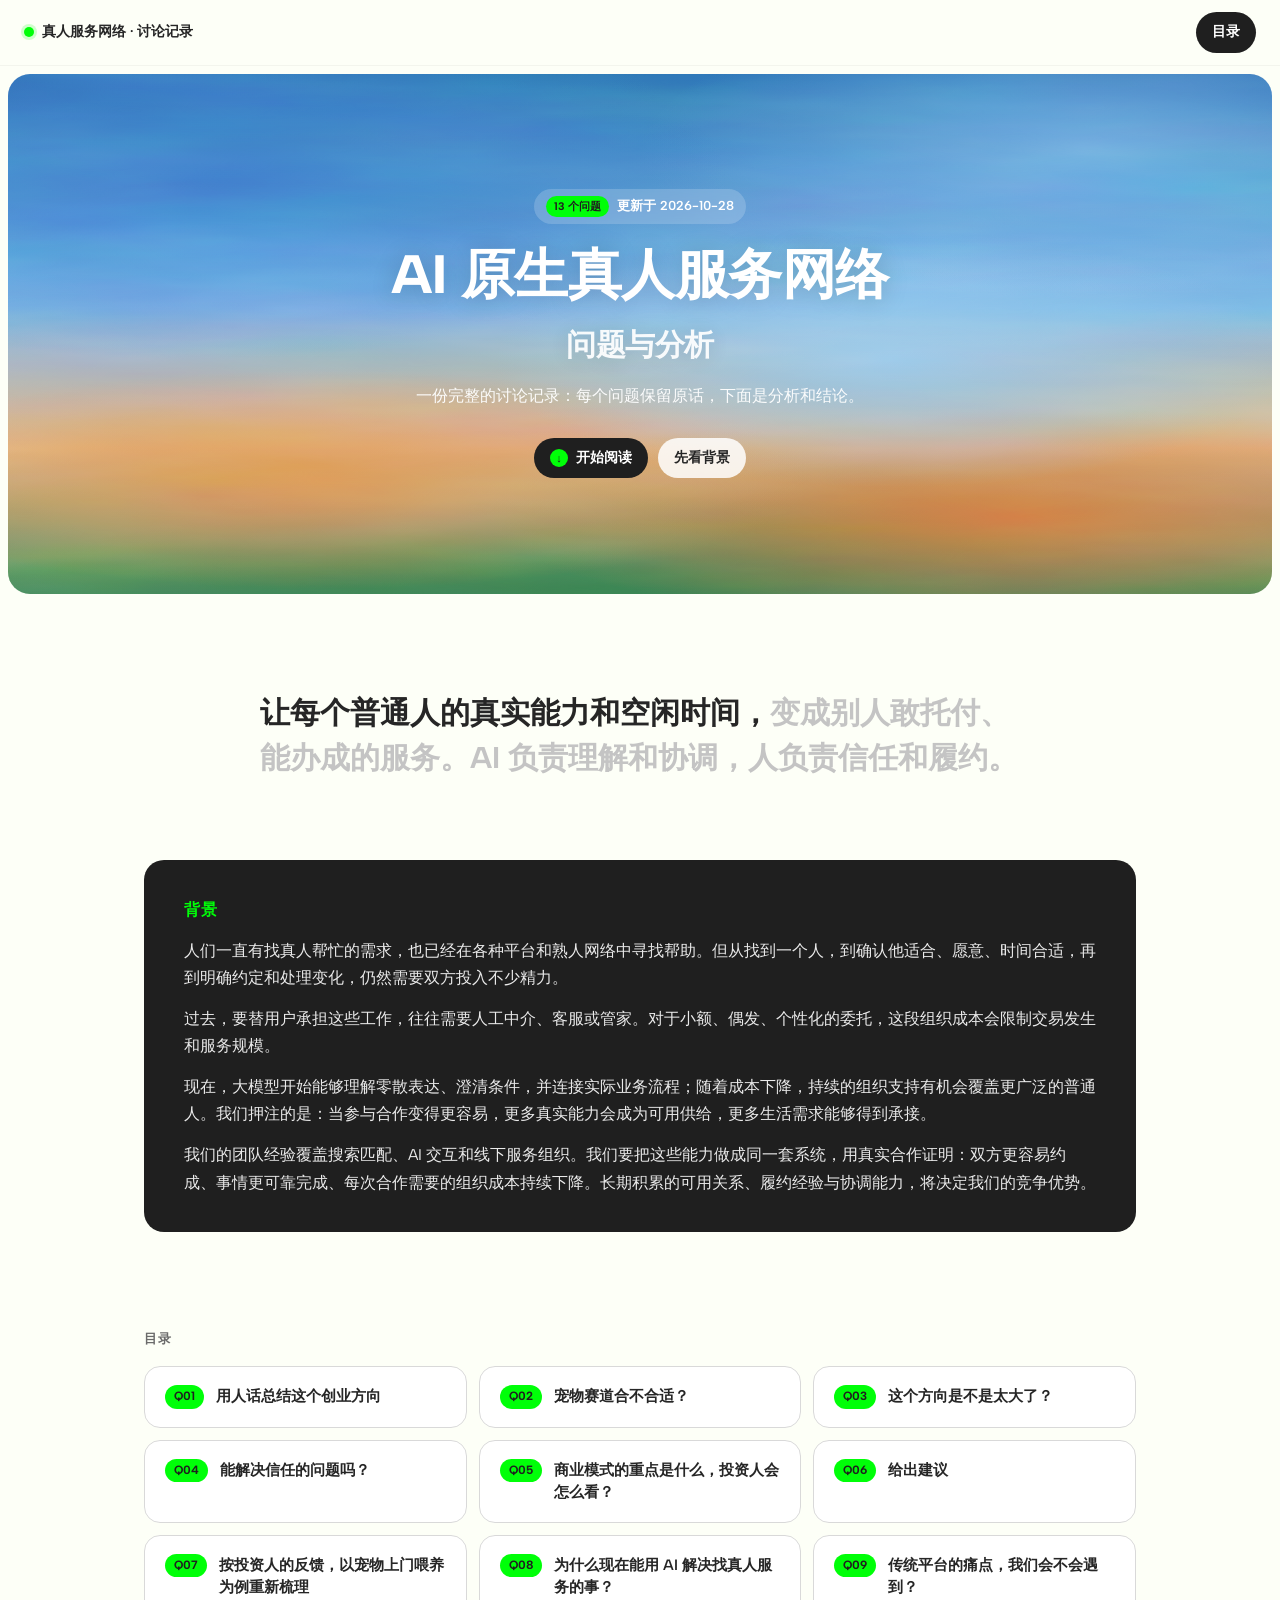
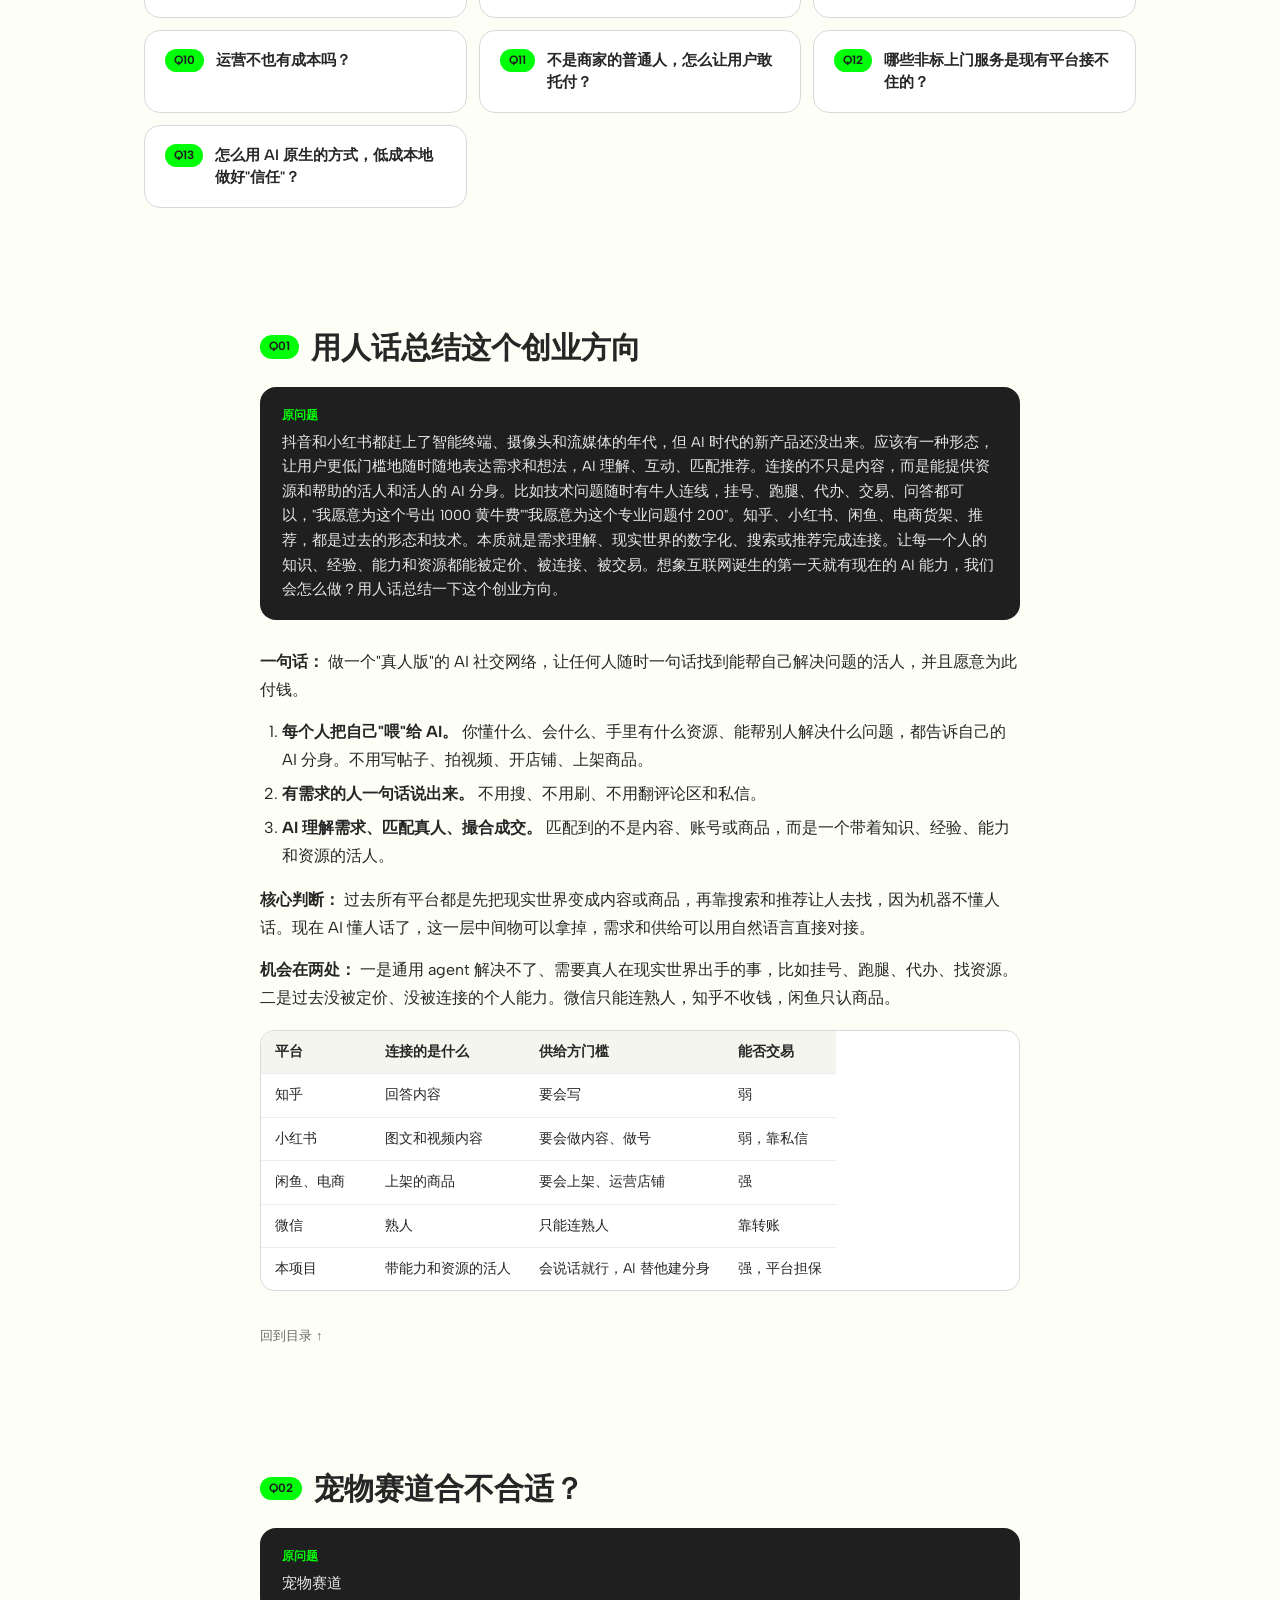
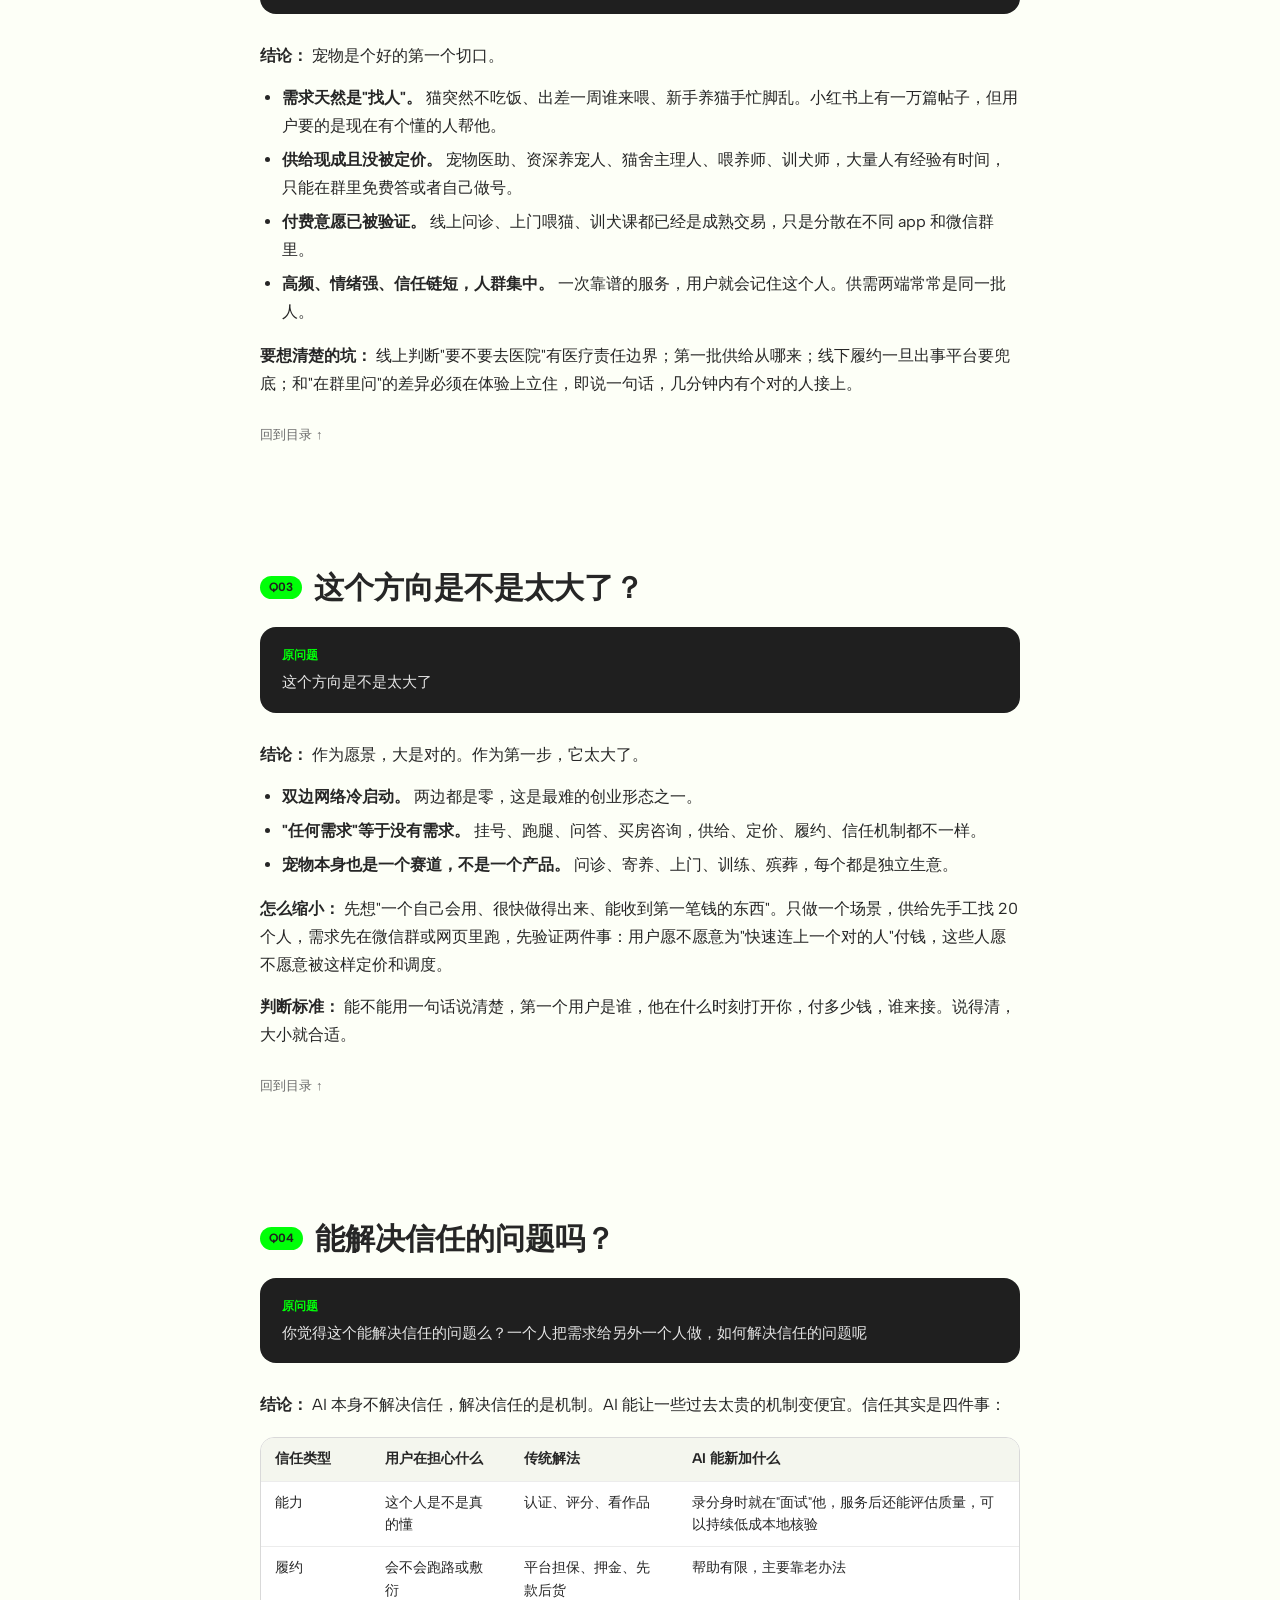
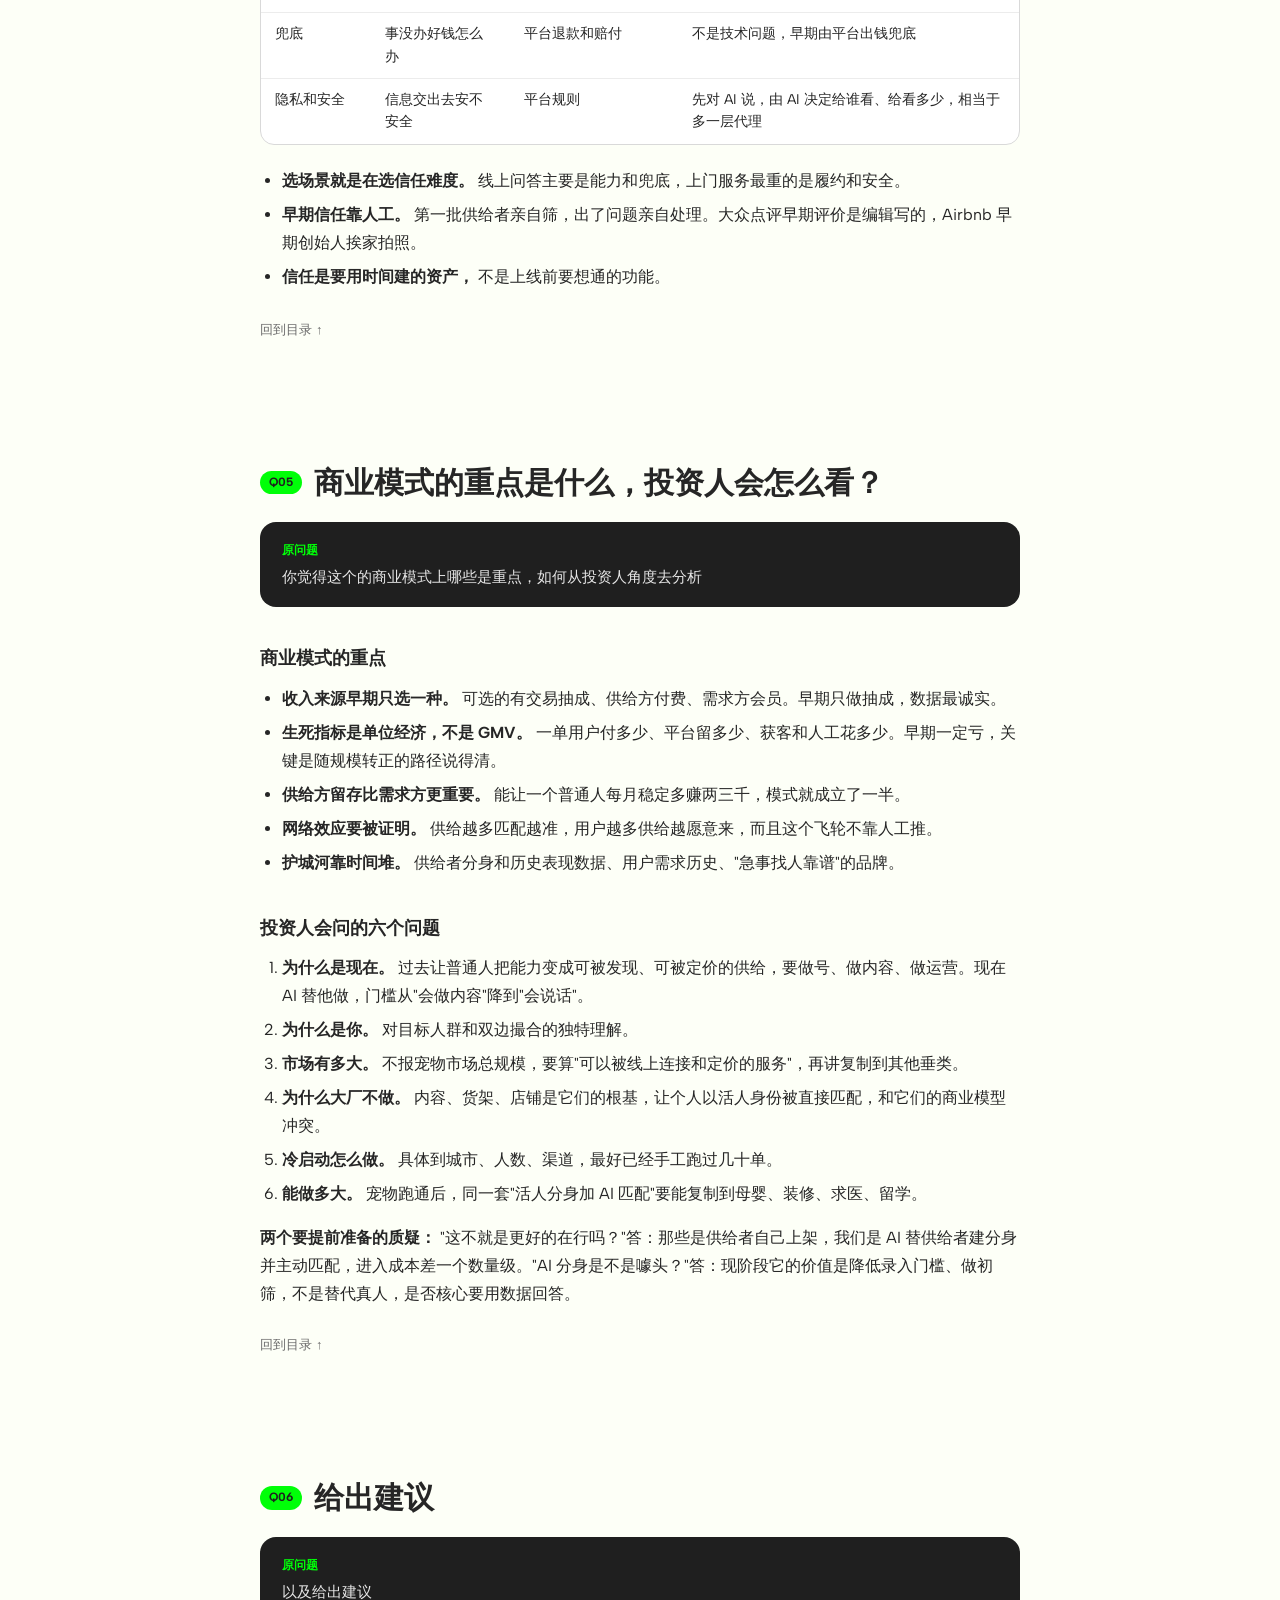
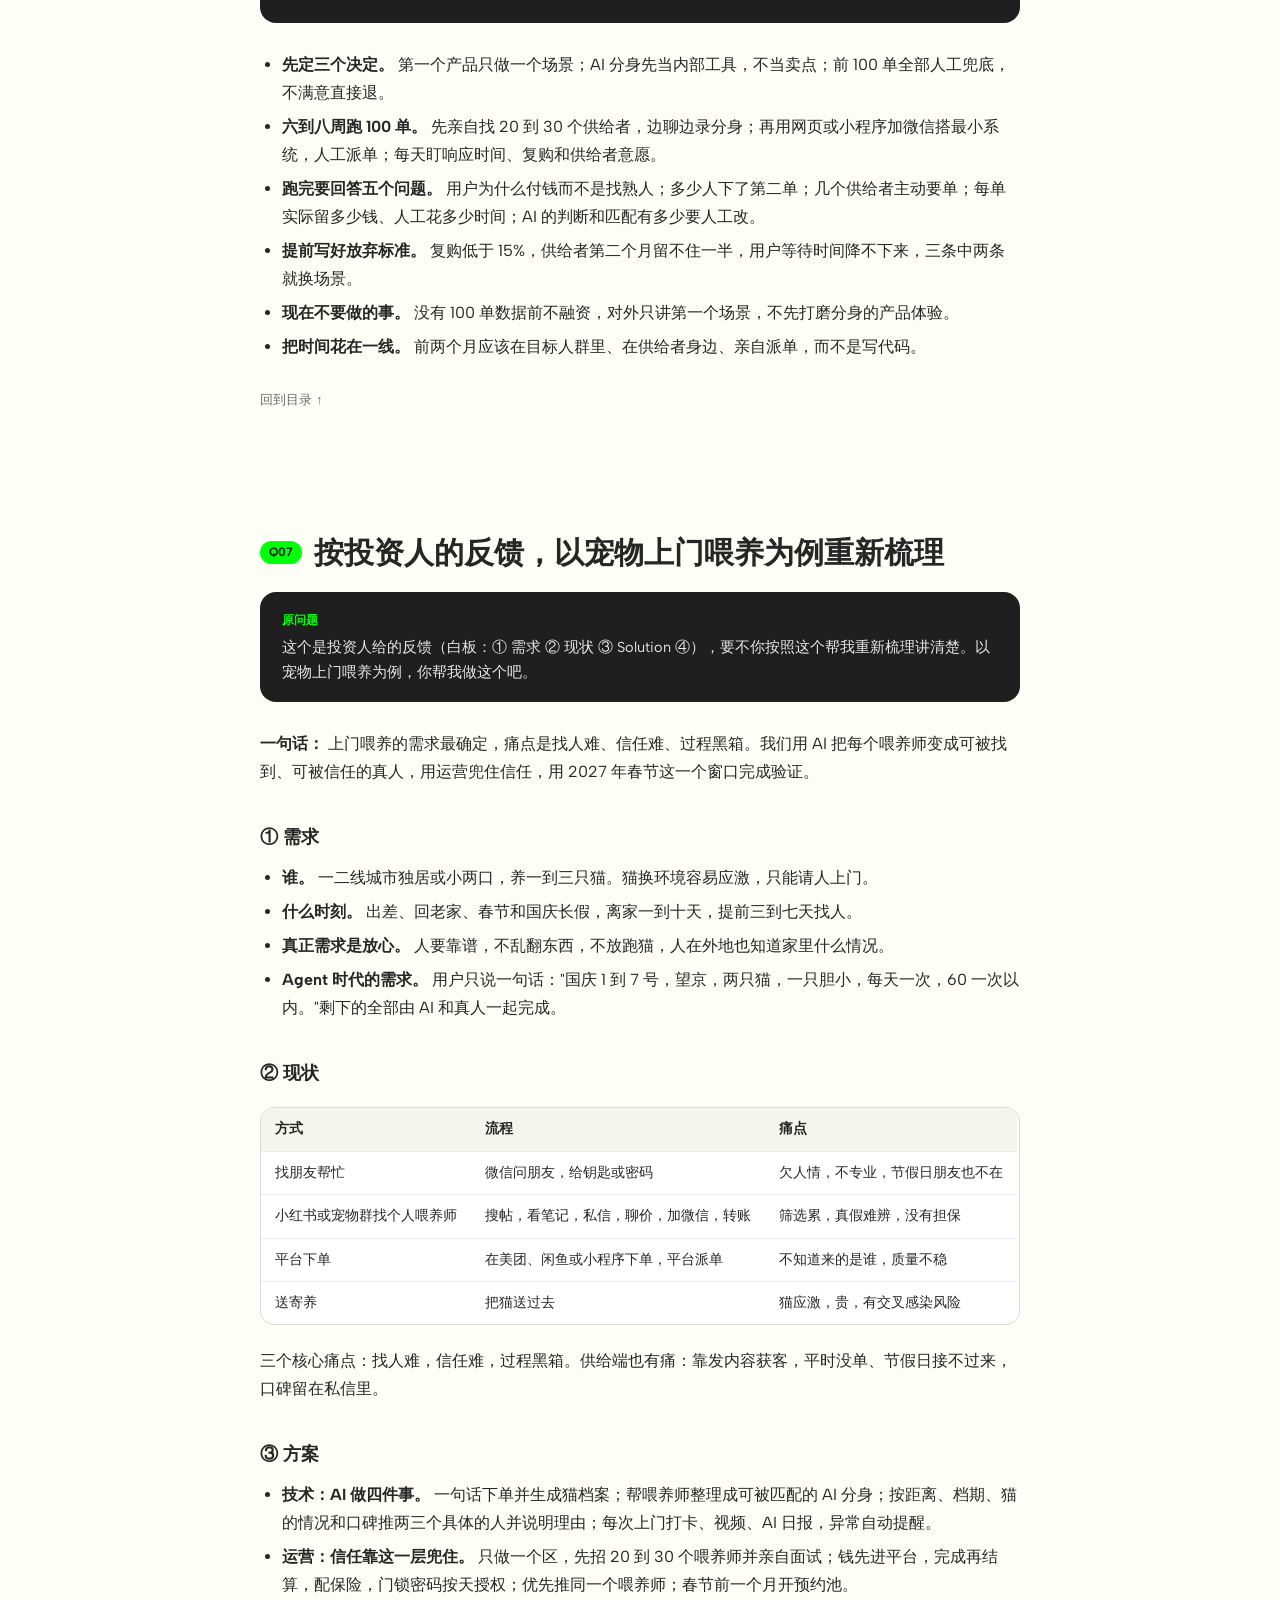
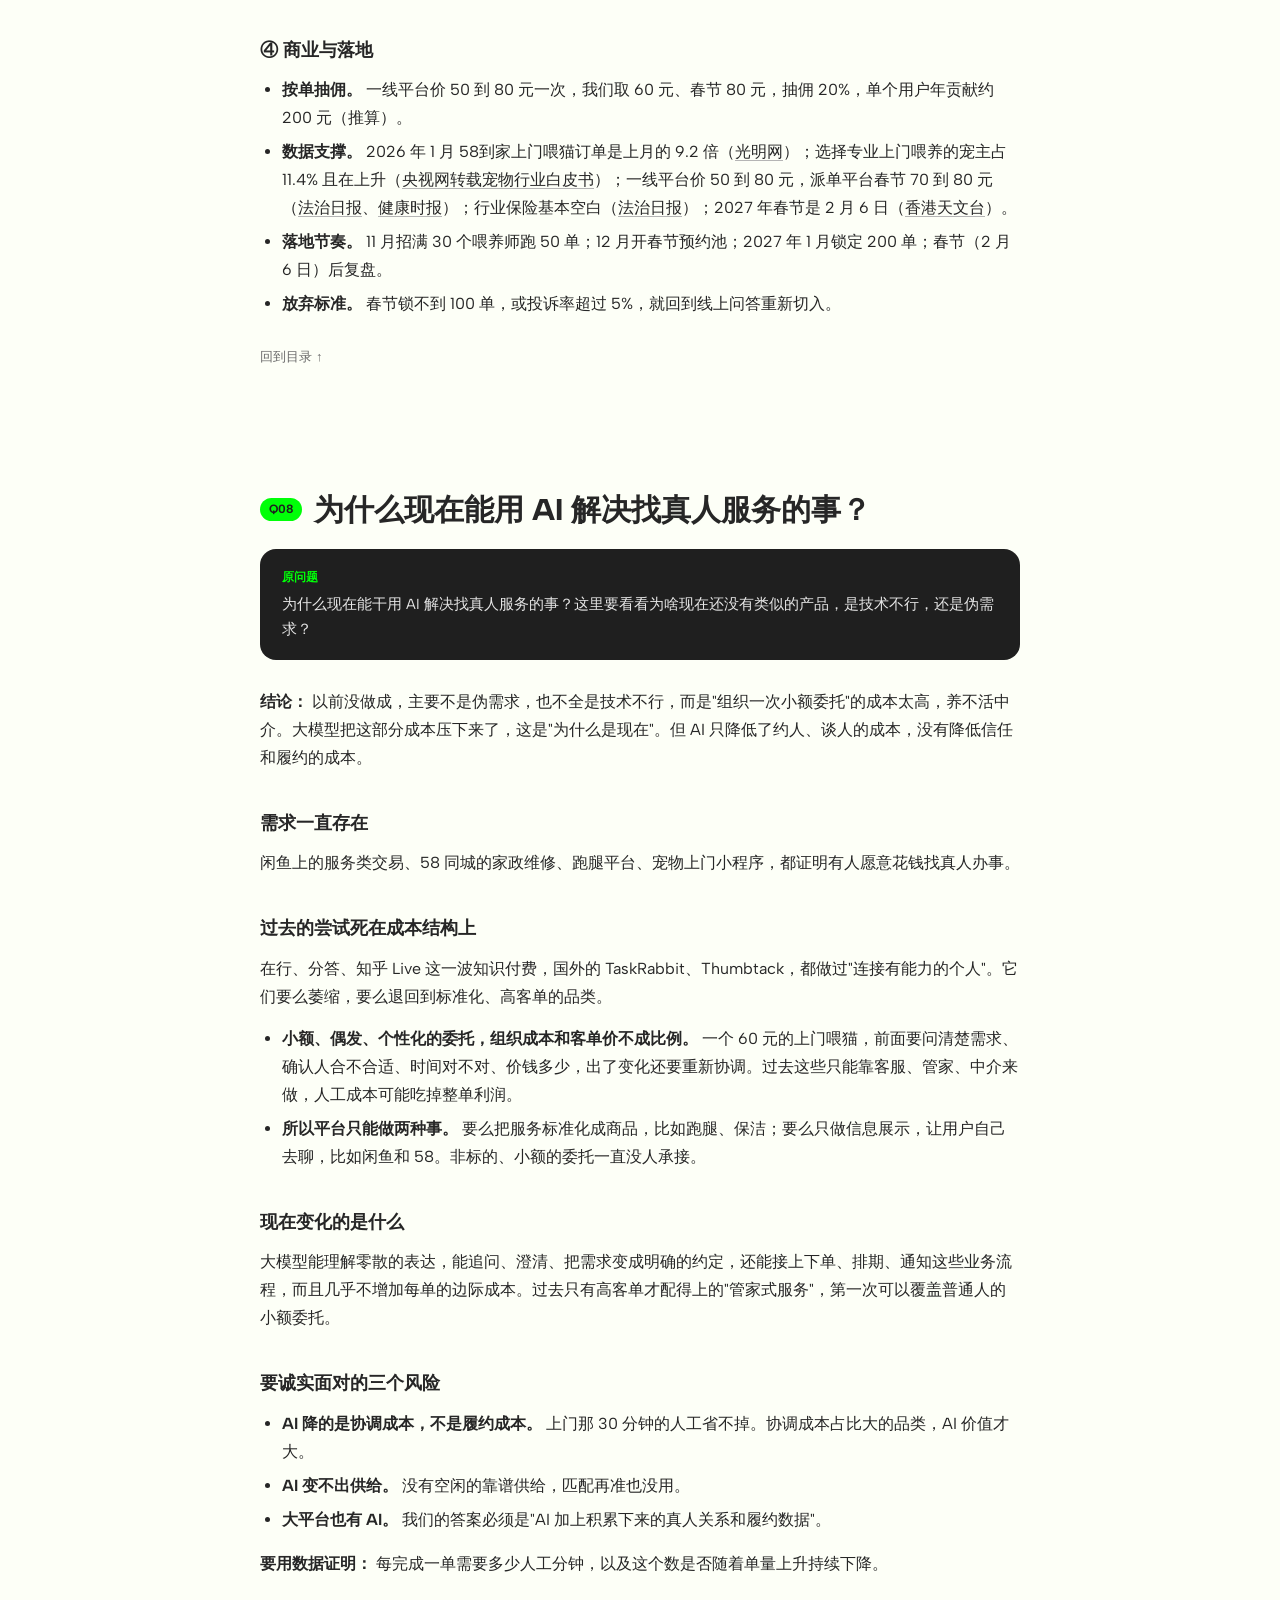
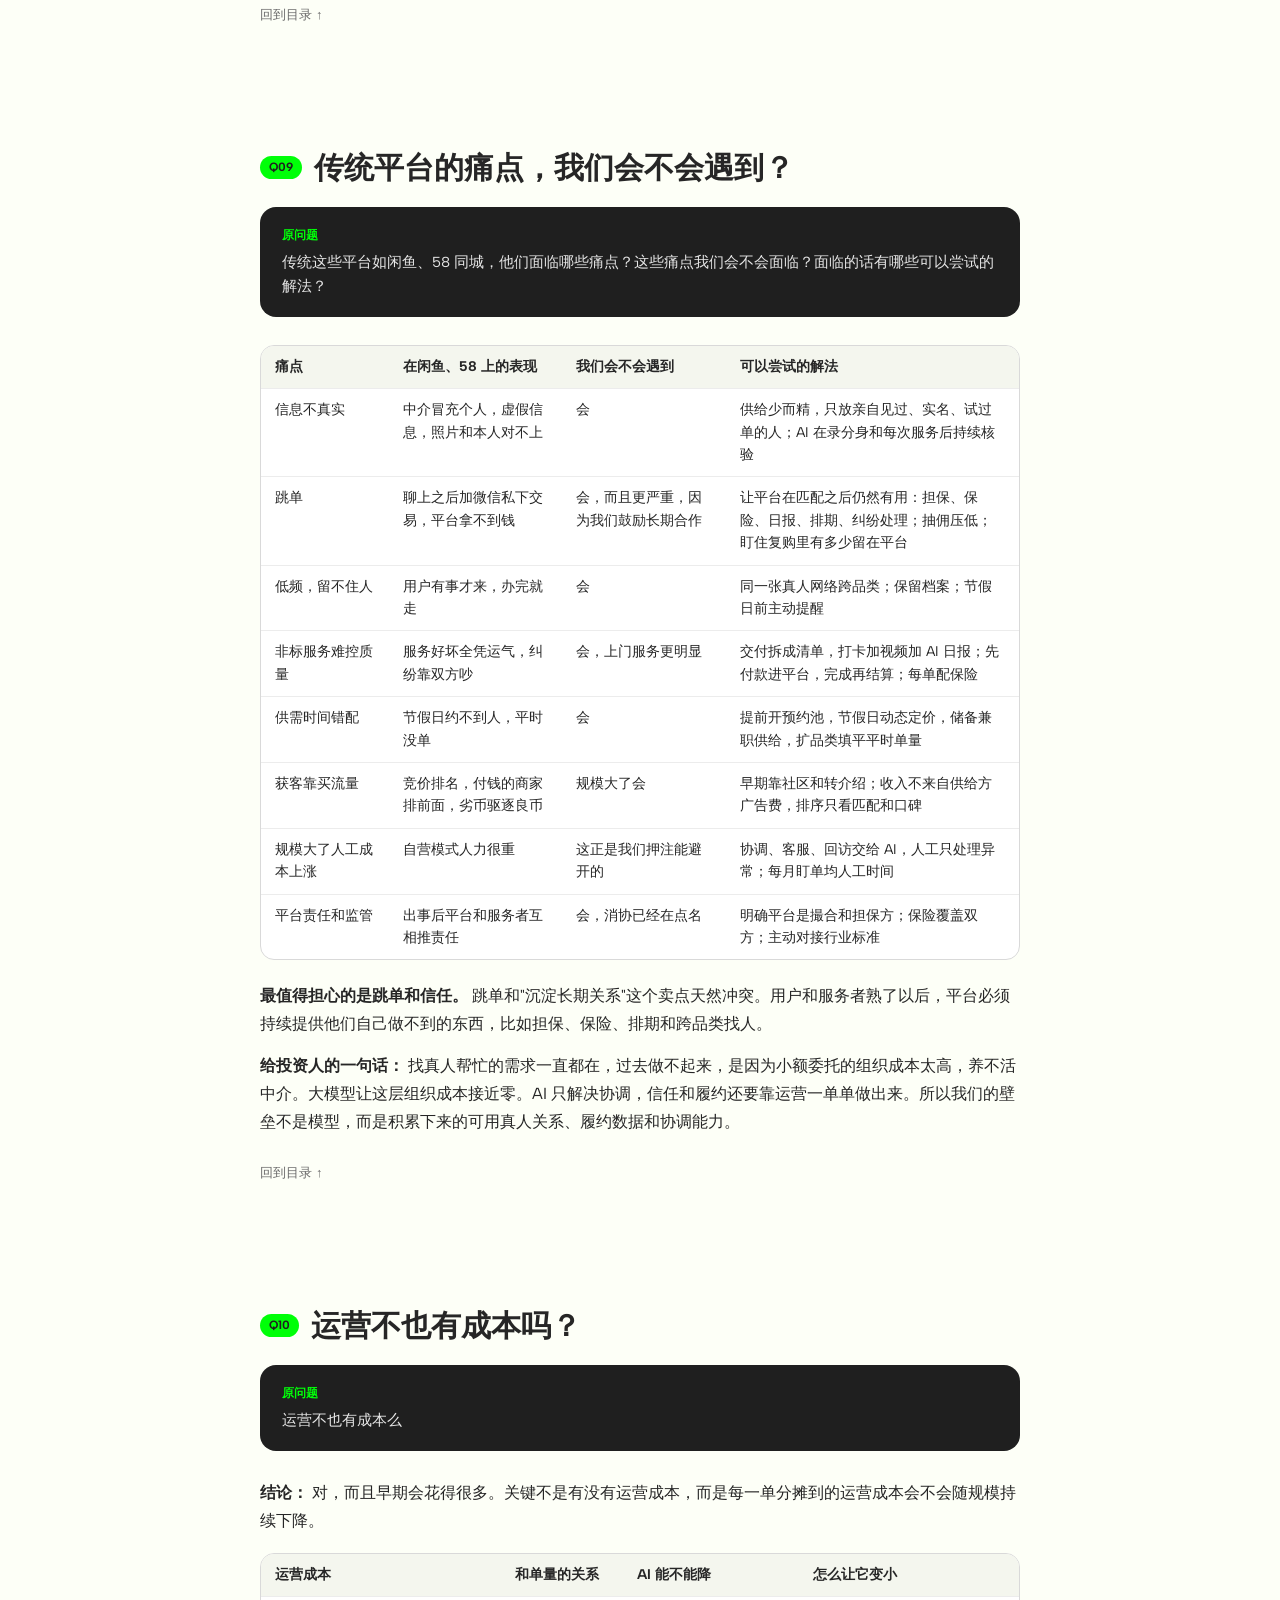
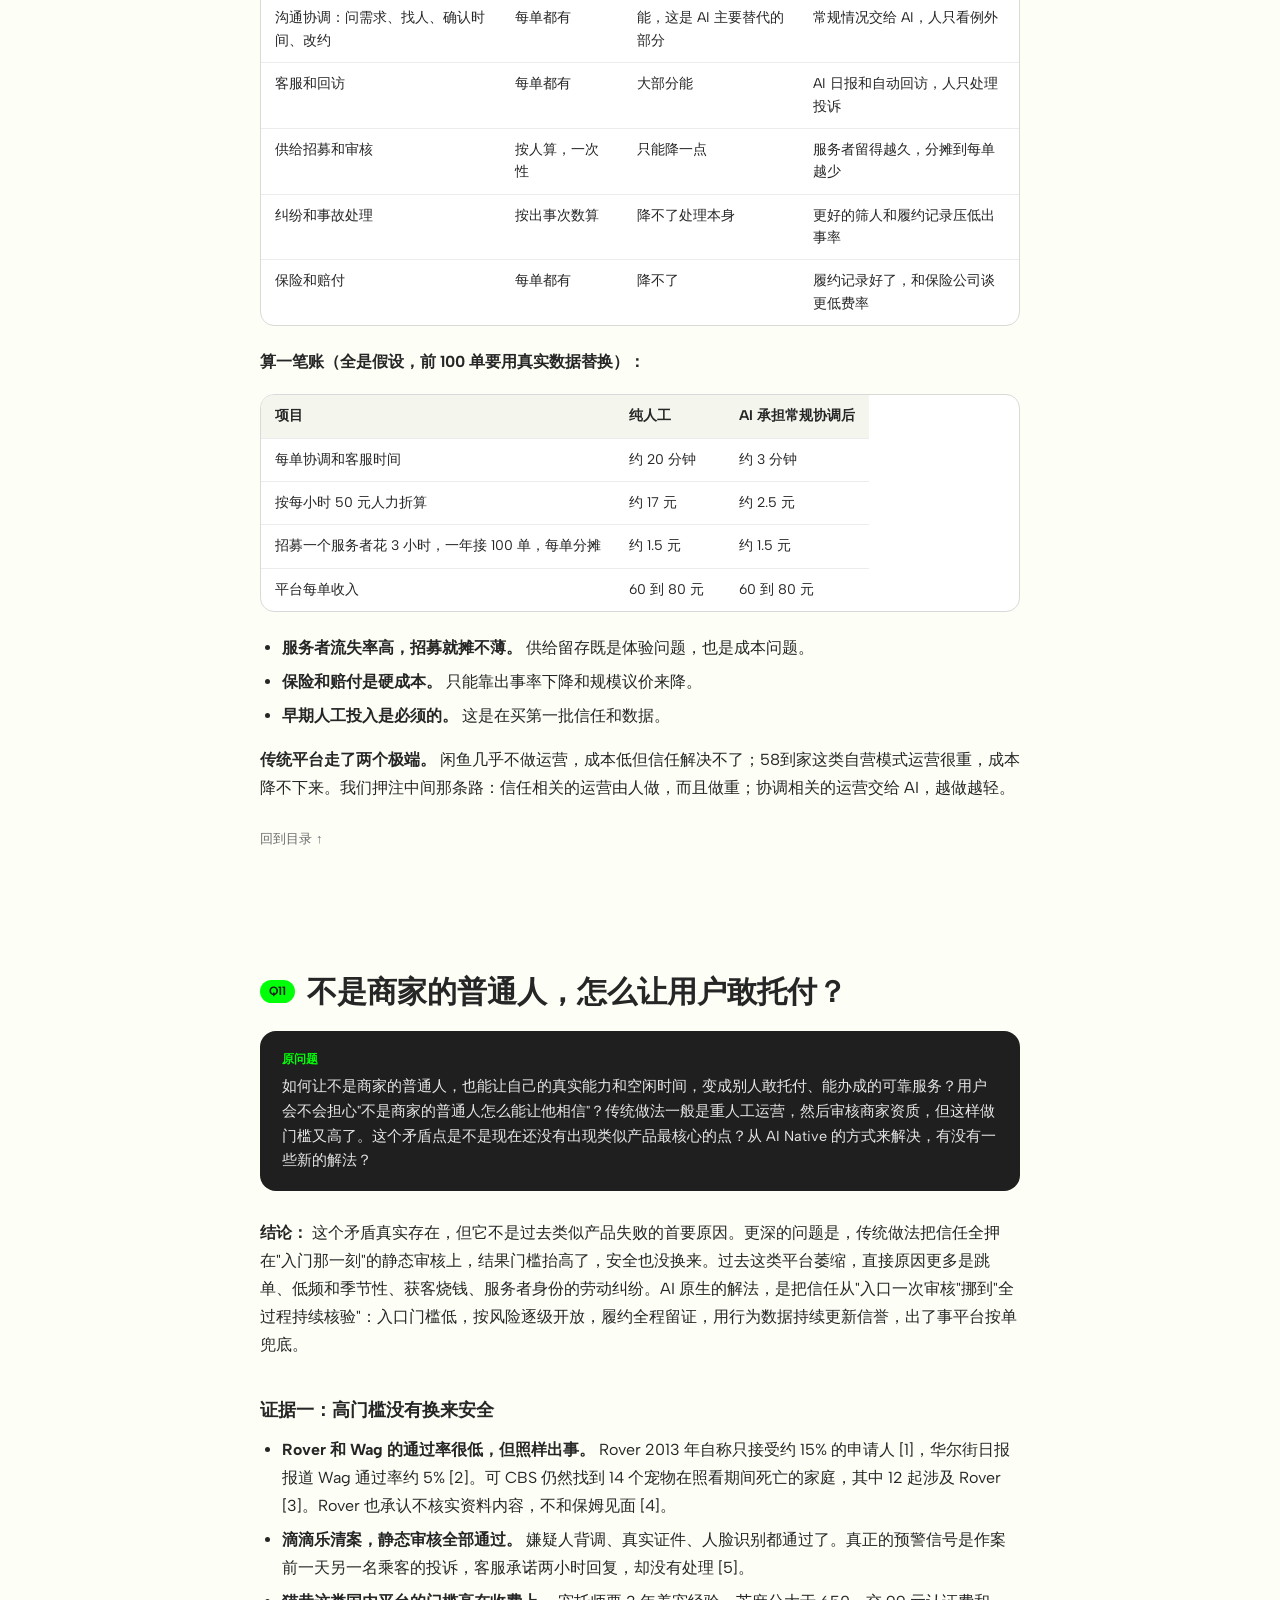
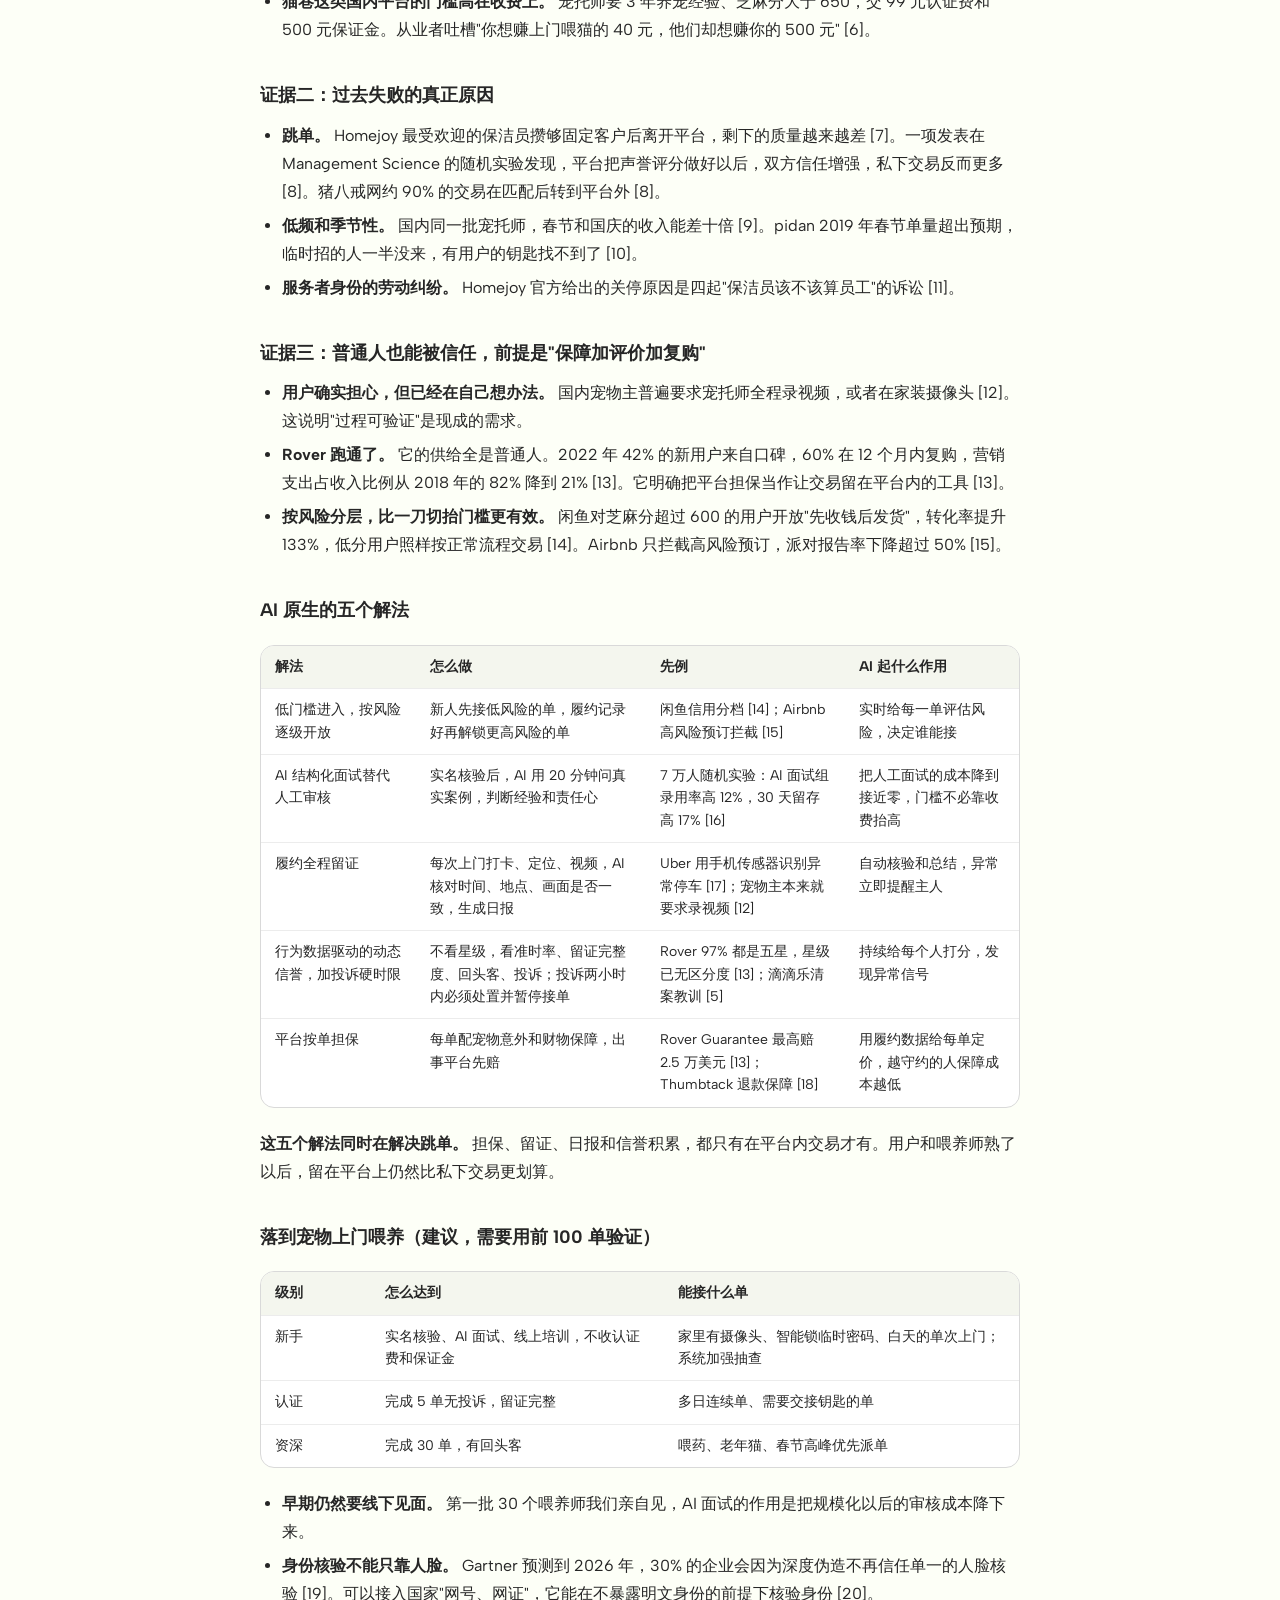
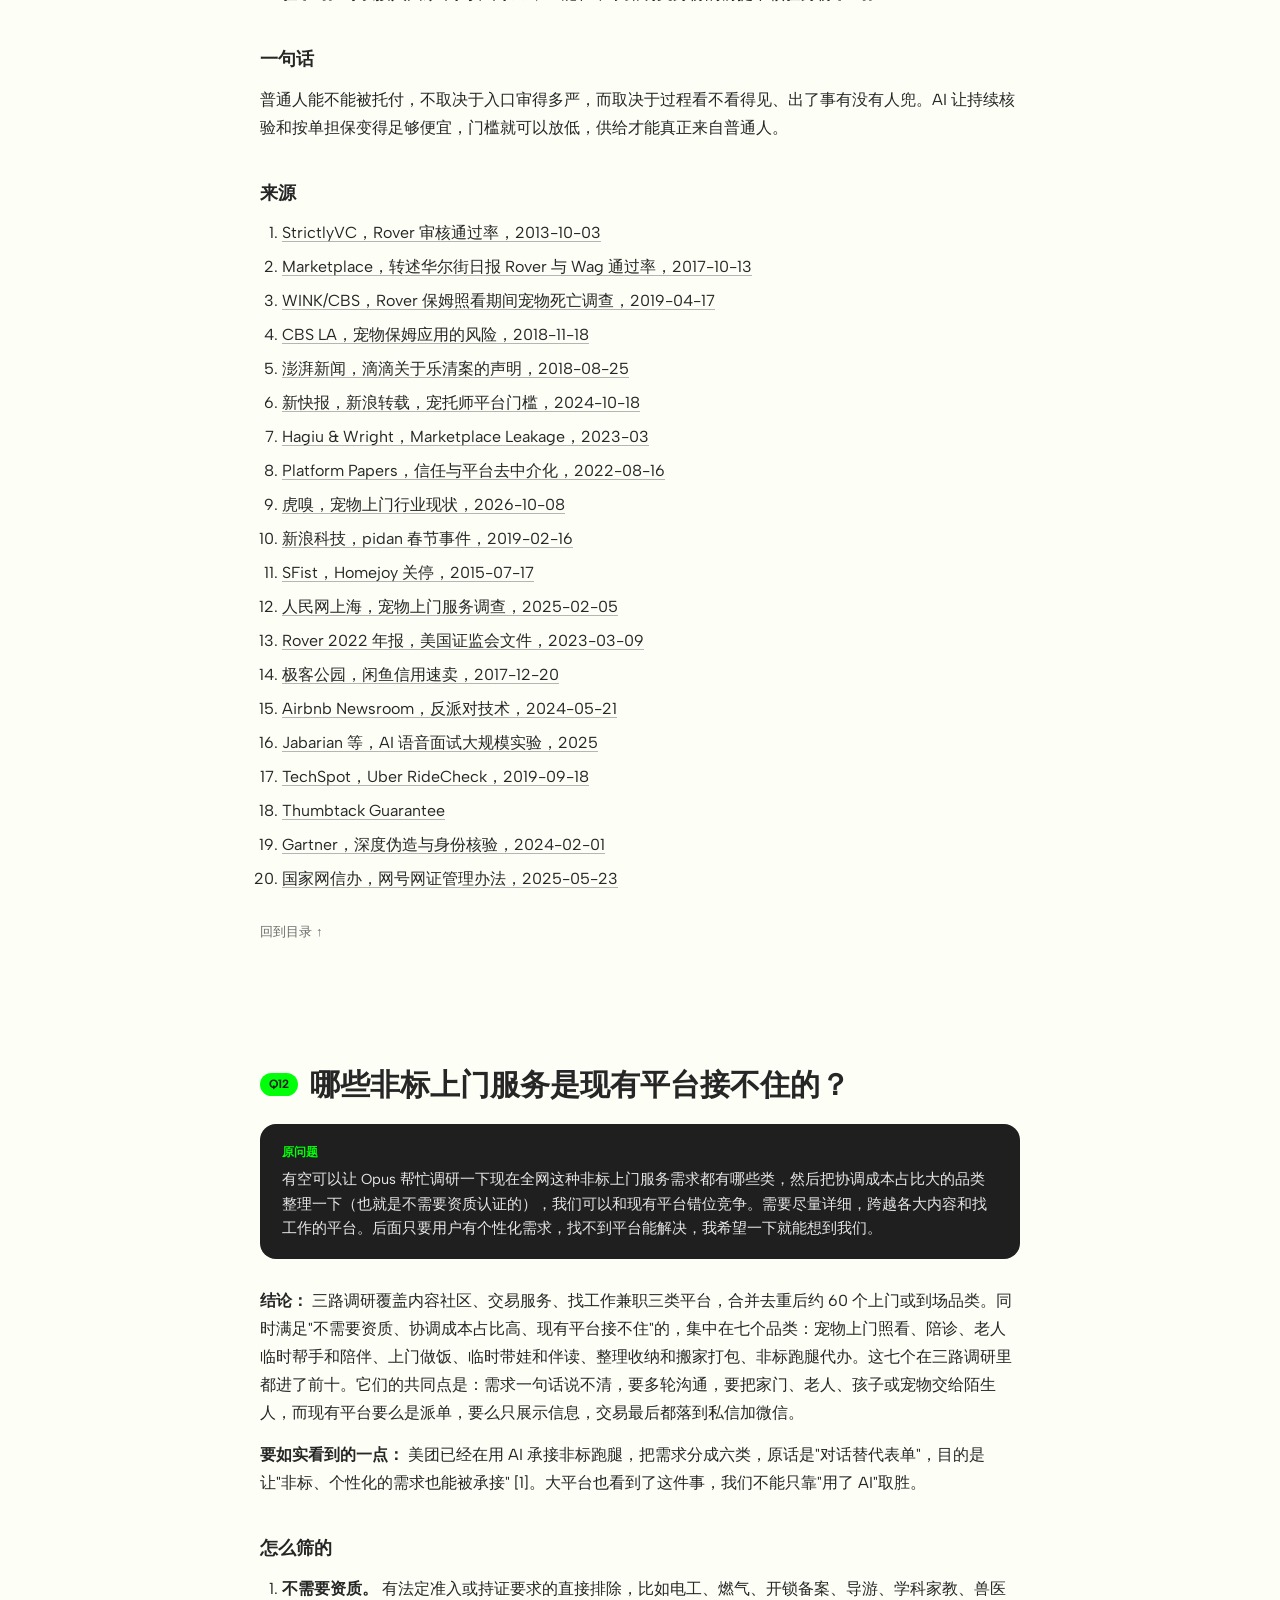
==== commit 4ad924ad: "Add question 13: AI-native trust design Co-Authored-By: Claude Opus 5.5 <noreply@anthropic.com>" ====
--- a/index.html
+++ b/index.html
@@ -110,7 +110,7 @@
 
 <header class="hero">
   <div class="hero-inner">
-    <div class="eyebrow"><b>12 个问题</b> 更新于 2026-10-28</div>
+    <div class="eyebrow"><b>13 个问题</b> 更新于 2026-10-28</div>
     <h1>AI 原生真人服务网络<br><span class="h1-sub">问题与分析</span></h1>
     <p>一份完整的讨论记录：每个问题保留原话，下面是分析和结论。</p>
     <div class="actions">
@@ -145,6 +145,7 @@
 <a class="card" href="#q10"><span class="tag">Q10</span><span class="card-title">运营不也有成本吗？</span></a>
 <a class="card" href="#q11"><span class="tag">Q11</span><span class="card-title">不是商家的普通人，怎么让用户敢托付？</span></a>
 <a class="card" href="#q12"><span class="tag">Q12</span><span class="card-title">哪些非标上门服务是现有平台接不住的？</span></a>
+<a class="card" href="#q13"><span class="tag">Q13</span><span class="card-title">怎么用 AI 原生的方式，低成本地做好&quot;信任&quot;？</span></a>
   </div>
 
   <section class="q" id="q01">
@@ -1328,6 +1329,559 @@
 </ul></div>
   <a class="top" href="#index">回到目录 ↑</a>
 </section>
+<section class="q" id="q13">
+  <div class="q-head"><span class="tag">Q13</span><h2>怎么用 AI 原生的方式，低成本地做好&quot;信任&quot;？</h2></div>
+  <div class="ask"><div class="ask-label">原问题</div><p>我对这个产品主要的构想是这样的：需求侧可以承担主品牌心智：生活里有件事需要真人帮忙，来正好找合适的人，把事情安排清楚。供给侧则承载很重要的创新：不必经营一家店，也能把自己能做、愿意做的事变成收入。我现在其实最核心的是做好让用户怎么信任平台给他安排的这个人，我们需要将信任拆得更细（有哪些维度），本质上我们是一个让用户能够放心把事情交给平台来做的产品，不是抓用户的注意力。对于怎么做&quot;信任&quot;，能想到的传统做法感觉都是运营成本很高但也不能百分百保证的事情（例如一个人有资质并不能证明他就能服务得很好），我想用 AI native 的方法看看能不能降低做&quot;信任&quot;的成本，我觉得这才是我们这个企业持续有竞争力的根本。例如&quot;降低表达和经营要求，保留与具体任务相关的能力要求&quot;这种表述还是很模糊，怎么核验能力要求还是没有本质解决。当然我们最开始切入的时候也可以选择&quot;信任&quot;相对好做的领域，主要是把用户心智培养起来。请调研已有的这些平台都把精力和成本花在什么环节，收益如何，哪些地方值得改进，在 AI 驱动下哪些地方可以调整。</p></div>
+  <div class="answer"><p><strong>结论：</strong></p>
+<ol>
+<li><strong>信任要拆成九个维度，分三层。</strong> 底线层是身份真实、没有恶意，只回答"能不能进门"。能力层是任务能力、可靠守约、沟通，要按具体任务、随每一单积累。机制层是过程可见、出事有兜底、隐私边界、约定清楚，由平台机制保证。三层用的证据完全不同，任何一张证书或一个星级都代替不了其他层。</li>
+<li><strong>现有平台的钱主要花在人工上，而回报最低的恰恰是用户最容易看到的那几样。</strong> 天鹅到家 2020 年服务顾问的人力成本约占收入的 47%，保险只占约 3%（按招股书推算） [1]。证书、一次性背调、公开星级、大额保障标题、保证金，看起来安全，实际拦不住问题。回报最高的是持续复核身份、把风险控制做进匹配、能快速换人退款、过程留痕、复购关系。</li>
+<li><strong>"任务相关能力"有答案。</strong> 人员选拔研究的最新修正显示，预测力最高的都是针对具体工作设计的方法：结构化面试、工作知识测验、工作样本、试工。工作年限、学历、证书几乎没有预测力 [2]。这些方法过去贵在要人来出题、施测、打分，AI 把这部分成本降到接近零 [3][4]。</li>
+<li><strong>这才是可以积累的竞争力。</strong> 传统平台的信任是"入口一次性审核，加人工兜底"，成本随规模线性增长。AI 原生的信任是"按任务持续积累证据"，每完成一单，平台对这个人在这类任务上的把握就多一分，单位成本随规模下降。</li>
+</ol>
+<h3>一、信任拆成九个维度</h3>
+<table>
+<thead>
+<tr>
+<th>层</th>
+<th>维度</th>
+<th>用户在担心什么</th>
+<th>需要什么证据</th>
+</tr>
+</thead>
+<tbody>
+<tr>
+<td>底线</td>
+<td>身份真实</td>
+<td>来的是不是平台介绍的那个人；超过八成希望扫码核实身份 [5]</td>
+<td>活体核验加每次上门前现场复核</td>
+</tr>
+<tr>
+<td>底线</td>
+<td>没有恶意</td>
+<td>偷东西、伤害、越界；Care.com 家长把背景调查排第一 [6]</td>
+<td>背景核查作为底线，加按单风险评估</td>
+</tr>
+<tr>
+<td>能力</td>
+<td>任务能力</td>
+<td>能不能把这件具体的事做好；50.81% 遇到过"专业性不足、需要反复指导" [5]</td>
+<td>按任务的面试、测验、工作样本、小单试工</td>
+</tr>
+<tr>
+<td>能力</td>
+<td>可靠守约</td>
+<td>按指示做、准时、不消失；宠物主投诉"不按指示照顾"占 35%，"独留太久"占 32% [7]</td>
+<td>每单的准时率、按清单完成率、改约率</td>
+</tr>
+<tr>
+<td>能力</td>
+<td>沟通</td>
+<td>能不能把情况说清楚；宠物主投诉"沟通差"占 27% [7]</td>
+<td>模拟沟通考核，加每单回报质量</td>
+</tr>
+<tr>
+<td>机制</td>
+<td>过程可见</td>
+<td>人在外地不知道发生了什么</td>
+<td>打卡、定位、带时间地点凭证的照片和视频，AI 汇总</td>
+</tr>
+<tr>
+<td>机制</td>
+<td>出事有兜底</td>
+<td>40.27% 担心意外时责任划分不清 [5]</td>
+<td>按单保险、平台先赔、过程证据快速定责</td>
+</tr>
+<tr>
+<td>机制</td>
+<td>隐私边界</td>
+<td>18.31% 因隐私顾虑不用上门服务 [5]</td>
+<td>虚拟号码、平台内沟通、资料到期删除</td>
+</tr>
+<tr>
+<td>机制</td>
+<td>约定清楚</td>
+<td>超过五成最关注价格透明，32.7% 遇到合同模糊 [5]</td>
+<td>AI 把需求变成结构化任务单和报价，双方确认后作为验收标准</td>
+</tr>
+</tbody>
+</table>
+<p><strong>一个关键依据：</strong> 信任研究的经典模型强调，能力是"针对具体任务和情境的" [8]。一个人会喂猫，不代表会给猫喂药。所以能力档案必须按任务记，不能只给一个总分。</p>
+<h3>二、现有平台把钱花在哪，回报如何</h3>
+<table>
+<thead>
+<tr>
+<th>环节</th>
+<th>典型做法</th>
+<th>已知投入</th>
+<th>效果</th>
+<th>判断</th>
+</tr>
+</thead>
+<tbody>
+<tr>
+<td>人工撮合和客服</td>
+<td>顾问筛人、面试、签约、售后</td>
+<td>天鹅到家顾问人力约占收入 47%，另有外包顾问和客服 3,288 人 [1]；Rover 运营与支持占收入 15% [9]；Airbnb 占 11% [10]</td>
+<td>投诉和恶性事件仍在发生 [11]</td>
+<td>成本大头，最该被 AI 替代</td>
+</tr>
+<tr>
+<td>一次性准入审核</td>
+<td>背调、证书、体检、培训</td>
+<td>美国背调每份约 30 到 95 美元 [12]</td>
+<td>门店交 1,500 元可买 3 个证 [13]；简历由本人自填 [14]；Rover 承认审核后不复查 [9]；没有任何平台公开过背调拦住了多少事故</td>
+<td>必要的底线，但"看起来安全"</td>
+</tr>
+<tr>
+<td>持续复核和风控进匹配</td>
+<td>定期复查、自拍复核、按风险派单</td>
+<td>滴滴 2019 年安全投入约占收入 1.3%（推算）[15]</td>
+<td>滴滴最快 1 到 2 周复查，累计隔离 150 万风险司机 [16]；DoorDash 自拍复核每周拦截 1.5 万名不合格者 [17]；Uber 风险匹配使相关报告率降 10% [18]</td>
+<td>回报高</td>
+</tr>
+<tr>
+<td>快速换人和退款</td>
+<td>不满意就换</td>
+<td>天鹅到家设专门换人团队 [1]</td>
+<td>改为无限次换人后，保姆服务退款率降到约 10% [1]</td>
+<td>回报高</td>
+</tr>
+<tr>
+<td>过程留痕</td>
+<td>录音、轨迹、照片</td>
+<td>货拉拉承诺 2 年投入 6 亿元做安全 [19]</td>
+<td>滴滴刑事案件破案率 100% [20]；但每天约 20 万单偏航预警里真正有问题的只有个位数 [21]；啄木鸟全程录音加 AI，仍因乱收费被 3·15 点名 [22]</td>
+<td>回报高，但要降噪，而且解决不了激励错位</td>
+</tr>
+<tr>
+<td>保证金和押金</td>
+<td>向供给方收钱</td>
+<td>啄木鸟年末押金 1.138 亿元，当年投诉赔偿只有 58.6 万元，约 194 倍（推算）[23]；猫巷收 99 元认证费加 500 元保证金 [24]</td>
+<td>主要在锁住供给，真正用来赔用户的很少</td>
+<td>回报低，还抬高门槛</td>
+</tr>
+<tr>
+<td>大额保障标题</td>
+<td>宣传高保额</td>
+<td>Thumbtack 从宣传 100 万美元降到 10 万美元 [25]；TaskRabbit 从 1 万美元降到 1,000 美元，且"酌情"赔付 [26]</td>
+<td>实际赔付额各家都没公开</td>
+<td>标题作用大于实际作用</td>
+</tr>
+<tr>
+<td>小额先赔</td>
+<td>平台先赔再追责</td>
+<td>啄木鸟年赔付只占交易额约 0.02%（推算）[23]</td>
+<td>成本很低，用户感知很强</td>
+<td>回报高</td>
+</tr>
+<tr>
+<td>公开星级</td>
+<td>五星评价</td>
+<td>Rover 有评价的订单 97% 是 5 星 [9]；某劳务平台满分比例 6 年从 33% 升到 85% [27]</td>
+<td>几乎没有区分度</td>
+<td>回报低</td>
+</tr>
+<tr>
+<td>复购和私下评价</td>
+<td>展示回头客、私密评分</td>
+<td>Rover 2022 年 83% 的预订来自复购 [9]；TaskRabbit 推出不公开的满意度评分 [26]</td>
+<td>比星级难膨胀，信息量高</td>
+<td>回报高</td>
+</tr>
+</tbody>
+</table>
+<p><strong>国内用户最在意的不是资质。</strong> 选家政时最关注价格透明的超过五成，关注资质认证的只有 19.19% [5]。2025 年全国消费投诉里，售后服务问题占比最高，为 27.68% [28]。</p>
+<p><strong>AI 已经在这些环节见效。</strong> Airbnb 的 AI 客服处理的问题里约 45% 不需要人工，每笔预订的客服成本同比下降约 16% [10]。滴滴用大模型自动给取消和费用纠纷定责 [29]。大众点评用 AI 审评价，近 60% 的违规在机审环节被拦下 [30]。</p>
+<h3>三、"任务相关能力"到底怎么核验</h3>
+<p><strong>先看研究结论。</strong> 下表是人员选拔领域三份元分析给出的预测力，数字越高，越能预测一个人以后做得好不好 [2]。</p>
+<table>
+<thead>
+<tr>
+<th>方法</th>
+<th>预测力（2022 修正）</th>
+<th>过去的成本</th>
+<th>AI 之后的成本</th>
+</tr>
+</thead>
+<tbody>
+<tr>
+<td>试工、试用期</td>
+<td>.44（1998 年数据）</td>
+<td>高，要人盯</td>
+<td>中，过程数据自动产生</td>
+</tr>
+<tr>
+<td>结构化面试</td>
+<td>.42</td>
+<td>高，要培训面试官</td>
+<td>很低，AI 语音面试加自动评分</td>
+</tr>
+<tr>
+<td>工作知识测验</td>
+<td>.40</td>
+<td>中，要出题</td>
+<td>很低，AI 按任务出题和评分</td>
+</tr>
+<tr>
+<td>工作样本</td>
+<td>.33</td>
+<td>高，要现场考核</td>
+<td>中，拍视频或 AI 模拟</td>
+</tr>
+<tr>
+<td>情境判断测验</td>
+<td>.26</td>
+<td>中</td>
+<td>很低</td>
+</tr>
+<tr>
+<td>非结构化面试</td>
+<td>.19</td>
+<td>中</td>
+<td>不建议用</td>
+</tr>
+<tr>
+<td>学历</td>
+<td>.10（1998 年数据）</td>
+<td>低</td>
+<td>不用来判断能力</td>
+</tr>
+<tr>
+<td>工作年限</td>
+<td>.07</td>
+<td>低</td>
+<td>不用来判断能力</td>
+</tr>
+<tr>
+<td>证书</td>
+<td>元分析未单列；执照研究多次发现不提高服务质量 [31][32]</td>
+<td>低</td>
+<td>只作展示信号</td>
+</tr>
+</tbody>
+</table>
+<p><strong>AI 能把前几项的成本降下来，已有证据：</strong></p>
+<ul>
+<li>一项 7 万多人的随机实验里，AI 语音面试组的录用率高 12%，留存高 18%，录用者的生产率没有下降；让应聘者自己选时，78% 选了 AI 面试 [3]。</li>
+<li>2026 年的研究显示，用大模型给面试打分，质量可以和单个人工评分员相当或更好 [4]。</li>
+<li>一个要注意的坑：评分要锚定在"可观察的任务行为"上。用自我描述训练的模型几乎没有信度 [2]。</li>
+</ul>
+<p><strong>落到产品上，就是"先教、再考、做一次、小单试、持续看"五步：</strong></p>
+<ol>
+<li><strong>先教。</strong> 按任务做 10 到 20 分钟的短训，比如喂猫的防逃规程、陪诊的医疗边界。研究指出，知识测验和工作样本对新手要"先培训再测" [2]，这正适合普通人供给。</li>
+<li><strong>再考。</strong> AI 语音面试只问两类问题："讲一次你当时是怎么做的"和"如果遇到这种情况你会怎么做"，不问资历。配上知识小测和情境判断题，全部由 AI 评分。</li>
+<li><strong>做一次。</strong> 交一段工作样本。比如拍视频演示一次完整的上门喂猫流程；或者由 AI 扮演焦急的家属，考你怎么转述医嘱，转述准确度可以逐条比对。</li>
+<li><strong>小单试。</strong> 先接低风险的首单，配全程过程证据。在线劳动市场的实验证明，给新人一单并公开详细评价，能显著改善他们后来的就业 [33]。</li>
+<li><strong>持续看。</strong> 每单的准时率、清单完成率、过程证据质量、私下回访和复购，持续更新这个人"在这类任务上"的能力分。</li>
+</ol>
+<table>
+<thead>
+<tr>
+<th>环节</th>
+<th>宠物上门照看</th>
+<th>陪诊</th>
+</tr>
+</thead>
+<tbody>
+<tr>
+<td>先教</td>
+<td>防逃规程、禁食清单、应激和急症识别</td>
+<td>目标医院的流程、医疗边界（不解读报告、不给医疗建议）、隐私规则</td>
+</tr>
+<tr>
+<td>再考</td>
+<td>"猫一整天没吃东西，你会怎么做？"</td>
+<td>"医生说的话老人没听懂，你怎么转述？"</td>
+</tr>
+<tr>
+<td>做一次</td>
+<td>拍视频演示开门防逃、喂食、换水、铲屎、拍照回报</td>
+<td>AI 扮演医生和家属，考转述医嘱和应对追问</td>
+</tr>
+<tr>
+<td>小单试</td>
+<td>先接短时、单猫、无病史的单</td>
+<td>先接复诊开药，再接检查多、需要判断的就诊</td>
+</tr>
+<tr>
+<td>持续看</td>
+<td>每次的照片视频、清单完成、主人私下回访</td>
+<td>医嘱记录准确度、准时、家属回访、慢病患者是否固定找他</td>
+</tr>
+</tbody>
+</table>
+<p>这就把"降低表达和经营要求，保留与具体任务相关的能力要求"变成了可执行的流程：<strong>不看你会不会包装自己、有没有店和证，只看你能不能把这一类任务做好；而"能不能做好"由 AI 考核和小单试来证明，由每一单的证据持续更新。</strong></p>
+<h3>四、AI 原生的信任系统：每个维度怎么做</h3>
+<table>
+<thead>
+<tr>
+<th>维度</th>
+<th>传统做法</th>
+<th>问题</th>
+<th>AI 原生做法</th>
+<th>成本判断</th>
+</tr>
+</thead>
+<tbody>
+<tr>
+<td>身份真实</td>
+<td>身份证、一次人脸比对</td>
+<td>深度伪造正在削弱单一人脸核验 [34]</td>
+<td>注册时活体加防注入检测；每次上门前现场自拍复核；用户扫码核身</td>
+<td>低</td>
+</tr>
+<tr>
+<td>没有恶意</td>
+<td>无犯罪记录、背调</td>
+<td>只能查到已有记录，预测不了表现 [35]</td>
+<td>背调作为底线；对接商务部"家政信用查"等公共数据 [36]；按单风险评估</td>
+<td>中</td>
+</tr>
+<tr>
+<td>任务能力</td>
+<td>证书、经验年限</td>
+<td>几乎没有预测力</td>
+<td>上面的五步流程，按任务记能力分</td>
+<td>低到中</td>
+</tr>
+<tr>
+<td>可靠守约</td>
+<td>公开星级、主管观察</td>
+<td>星级膨胀，主管不愿淘汰人 [2]</td>
+<td>每单过程数据、私下回访、复购率</td>
+<td>低</td>
+</tr>
+<tr>
+<td>沟通</td>
+<td>面试印象</td>
+<td>非结构化面试预测力只有 .19</td>
+<td>AI 角色扮演考核，加每单回报质量</td>
+<td>低</td>
+</tr>
+<tr>
+<td>过程可见</td>
+<td>用户自己问</td>
+<td>全靠服务者自觉</td>
+<td>参照美国居家护理的电子到访核验，记录服务类型、对象、日期、地点、服务者、起止时间 [37]；照片带时间地点凭证；AI 核对清单</td>
+<td>低</td>
+</tr>
+<tr>
+<td>出事有兜底</td>
+<td>年度保险、员工制</td>
+<td>碎片订单覆盖率低，定责难</td>
+<td>按单保险，国内已有每单 3 到 5 元的产品 [38]；过程证据快速定责；平台先赔</td>
+<td>每单几元</td>
+</tr>
+<tr>
+<td>隐私边界</td>
+<td>口头约定</td>
+<td>病历泄露等案例 [39]</td>
+<td>虚拟号码、平台内沟通、隐私规则考核、资料到期删除</td>
+<td>低</td>
+</tr>
+<tr>
+<td>约定清楚</td>
+<td>合同</td>
+<td>价格和范围模糊</td>
+<td>AI 生成任务单和报价，双方确认后作为验收标准</td>
+<td>低</td>
+</tr>
+</tbody>
+</table>
+<h3>五、对我们的启示</h3>
+<ol>
+<li><strong>不在"一次性审核"上和大平台拼投入。</strong> 把钱花在回报最高的四件事上：持续核验身份、按任务核验能力、过程证据、快速兜底（换人加先赔）。</li>
+<li><strong>不向供给方收认证费和保证金。</strong> 这和"不必经营一家店也能赚钱"的供给侧定位直接冲突，而且数据显示它主要在锁供给，不在保护用户。</li>
+<li><strong>激励要对。</strong> 啄木鸟有全程录音加 AI 监控，但抽成约 35% 到 40%，仍然出现乱收费 [22]。监控解决不了激励错位，抽成和定价规则本身就是信任设计的一部分。</li>
+<li><strong>证书只作展示，不作判断。</strong> 用户仍然看重它，约一半宠物主愿为有兽医背景或执照的人多付钱 [7]，所以可以作为加分信号展示，但不进入能力分。</li>
+<li><strong>信任证据是我们的壁垒。</strong> 大平台按品类派单，拿不到"这个人在这类任务上做得怎样"的细粒度证据。我们每完成一单，都在积累别人拿不走的东西。</li>
+</ol>
+<h3>六、先从信任好做的领域切入</h3>
+<p>信任好不好做，看四个因素：底线风险高不高、能力好不好考、过程好不好留证、出了事损失大不大。</p>
+<table>
+<thead>
+<tr>
+<th>品类</th>
+<th>底线风险</th>
+<th>能力好不好考</th>
+<th>过程好不好留证</th>
+<th>出事损失</th>
+<th>信任难度</th>
+</tr>
+</thead>
+<tbody>
+<tr>
+<td>非标跑腿代办</td>
+<td>低，多数不进家门</td>
+<td>好考</td>
+<td>好留证</td>
+<td>小</td>
+<td>易</td>
+</tr>
+<tr>
+<td>宠物上门照看</td>
+<td>中，要进家门</td>
+<td>好考，流程固定</td>
+<td>好留证，拍照拍视频</td>
+<td>中</td>
+<td>中偏易</td>
+</tr>
+<tr>
+<td>上门做饭、整理收纳</td>
+<td>中，要进家门</td>
+<td>中，口味和习惯主观</td>
+<td>中</td>
+<td>小</td>
+<td>中</td>
+</tr>
+<tr>
+<td>陪诊</td>
+<td>中，接触老人和病历</td>
+<td>中，医院流程差异大</td>
+<td>中，医院内难拍</td>
+<td>中</td>
+<td>中偏难</td>
+</tr>
+<tr>
+<td>老人陪伴、临时带娃</td>
+<td>高，面对弱势人群</td>
+<td>难，靠责任心</td>
+<td>难，长时间相处</td>
+<td>大</td>
+<td>难</td>
+</tr>
+</tbody>
+</table>
+<p><strong>建议：</strong> 用非标跑腿代办和宠物上门照看先养成"有事找我们"的心智，同时把五步核验流程和过程证据跑通。陪诊、老人陪伴、带娃等信任证据积累够了再开。</p>
+<h3>七、还不确定、要用前 100 单验证的</h3>
+<ul>
+<li><strong>没有平台公开过背调到底拦住了多少事故，也没有公开过保障的实际赔付额。</strong> 我们要自己记录每个环节拦下了多少人、多少问题。</li>
+<li><strong>AI 面试的大规模证据来自客服岗，不是上门服务。</strong> 需要在我们的场景里验证 AI 能力分和真实履约表现的相关性。</li>
+<li><strong>"先接低风险单、再逐步解锁"在家政和上门服务里没有找到直接研究。</strong> 只有在线劳动市场的间接证据。</li>
+<li><strong>陪诊国标对个人接单的要求还没核实原文。</strong> 这影响陪诊能不能由普通人来做。</li>
+</ul>
+<h3>来源</h3>
+<ol>
+<li><a target="_blank" rel="noopener" href="https://www.sec.gov/Archives/edgar/data/1798255/000119312521207533/d143830df1.htm">天鹅到家上市招股书，美国证监会，2021-07-02</a></li>
+<li><a target="_blank" rel="noopener" href="https://www.cambridge.org/core/services/aop-cambridge-core/content/view/A20984B138319E3D432E643978BF026D/S175494262300024Xa.pdf/revisiting_the_design_of_selection_systems_in_light_of_new_findings_regarding_the_validity_of_widely_used_predictors.pdf">Sackett 等，选拔方法效度的修正，Industrial and Organizational Psychology，2023</a></li>
+<li><a target="_blank" rel="noopener" href="https://www.cirje.e.u-tokyo.ac.jp/research/workshops/emf/paper2026/emf0629_Henkel.pdf">Jabarian 与 Henkel，AI 语音面试 7 万人实验，2026-01</a></li>
+<li><a target="_blank" rel="noopener" href="https://api.openalex.org/works/doi:10.1037/apl0001396">Stockdale 等，大模型面试评分质量，Journal of Applied Psychology，2026</a></li>
+<li><a target="_blank" rel="noopener" href="https://zxb.ccn.com.cn/html/zxb/20260508/137800.html">中国消费者报，上海闵行区家政服务消费调查，2026-05-08</a></li>
+<li><a target="_blank" rel="noopener" href="http://web.archive.org/web/20260609085632/https://www.care.com/c/hiring-a-babysitter-challenging-survey/">Care.com 保姆调查，存档</a></li>
+<li><a target="_blank" rel="noopener" href="https://www.metlifepetinsurance.com/pet-sitter-trust-index/">MetLife 宠物托管信任指数，2025-08-05</a></li>
+<li><a target="_blank" rel="noopener" href="https://people.wku.edu/richard.miller/Mayer%20Trust%20article.pdf">Mayer、Davis、Schoorman，组织信任整合模型，1995</a></li>
+<li><a target="_blank" rel="noopener" href="https://www.sec.gov/Archives/edgar/data/1826018/000182601823000015/rovr-20221231.htm">Rover 2022 年报，美国证监会，2023-03-09</a></li>
+<li><a target="_blank" rel="noopener" href="https://www.sec.gov/Archives/edgar/data/1559720/000119312526337928/d70413dex991.htm">Airbnb 2026 年第二季度股东信，2026-08-06</a></li>
+<li><a target="_blank" rel="noopener" href="https://finance.sina.com.cn/jjxw/2025-11-22/doc-infyhpxe5947220.shtml">新浪财经，家政平台虐待事件，2025-11-22</a></li>
+<li><a target="_blank" rel="noopener" href="https://checkr.com/pricing">Checkr 定价页</a></li>
+<li><a target="_blank" rel="noopener" href="https://finance.sina.cn/2023-11-16/detail-imzuvtcf1114755.d.html">江苏省消保委家政调查，新浪，2023-11-16</a></li>
+<li><a target="_blank" rel="noopener" href="https://www.jiemian.com/article/6710535.html">界面新闻，天鹅到家阿姨简历自填，2021-10-17</a></li>
+<li><a target="_blank" rel="noopener" href="https://www.sec.gov/Archives/edgar/data/1764757/000104746921001221/a2243298zf-1a.htm">滴滴上市招股书，美国证监会，2021-06-28</a></li>
+<li><a target="_blank" rel="noopener" href="https://m.thepaper.cn/newsDetail_forward_24432352">澎湃新闻，滴滴背景审核体系，2023-08-31</a></li>
+<li><a target="_blank" rel="noopener" href="https://about.doordash.com/en-us/news/doordash-further-strengthens-safeguards-against-account-sharing">DoorDash 加强身份复核，2024-12-12</a></li>
+<li><a target="_blank" rel="noopener" href="https://www.uber.com/us/en/newsroom/ubers-safety-record/">Uber 安全记录，2025-08-06</a></li>
+<li><a target="_blank" rel="noopener" href="https://finance.sina.com.cn/chanjing/gsnews/2021-03-30/doc-ikknscsk4535155.shtml">新浪财经，货拉拉安全投入承诺，2021-03-30</a></li>
+<li><a target="_blank" rel="noopener" href="https://www.jiemian.com/article/3249755.html">界面新闻，滴滴安全透明度报告，2019-06-25</a></li>
+<li><a target="_blank" rel="noopener" href="https://www.geekpark.net/news/244150">极客公园，滴滴安全预警的误报，2019-07-02</a></li>
+<li><a target="_blank" rel="noopener" href="https://finance.sina.com.cn/stock/bxjj/2025-03-15/doc-ineptxhm5593923.shtml">新浪财经，3·15 点名啄木鸟，2025-03-15</a></li>
+<li><a target="_blank" rel="noopener" href="https://web.archive.org/web/20250319123722/https://www1.hkexnews.hk/app/sehk/2024/106831/documents/sehk24093002350_c.pdf">啄木鸟上市申请版本，香港交易所，存档</a></li>
+<li><a target="_blank" rel="noopener" href="https://epaper.xkb.com.cn/view/1241492">新快报，宠托师平台门槛，2024-10-18</a></li>
+<li><a target="_blank" rel="noopener" href="https://web.archive.org/web/20261023142137/https://www.thumbtack.com/guarantee">Thumbtack 保障页面，存档 2026-10-23</a></li>
+<li><a target="_blank" rel="noopener" href="https://support.taskrabbit.com">TaskRabbit 帮助中心</a></li>
+<li><a target="_blank" rel="noopener" href="https://www.nber.org/papers/w25857">Filippas、Horton、Golden，声誉膨胀，NBER</a></li>
+<li><a target="_blank" rel="noopener" href="https://finance.sina.cn/2026-02-06/detail-inhkvvnm8260506.d.html">中消协 2025 年投诉报告，新浪，2026-02-06</a></li>
+<li><a target="_blank" rel="noopener" href="https://www.sec.gov/Archives/edgar/data/1764757/000110465926042350/didi-20251231x20f.htm">滴滴 2025 年报，美国证监会，2026-04-13</a></li>
+<li><a target="_blank" rel="noopener" href="https://www.eeo.com.cn/2025/0218/711925.shtml">经济观察网，大众点评评价治理，2025-02-18</a></li>
+<li><a target="_blank" rel="noopener" href="https://www.nber.org/papers/w26601">Farronato 等，平台执照核验与服务质量，NBER</a></li>
+<li><a target="_blank" rel="noopener" href="https://www.nber.org/papers/w35635">Hall 等，执照与 Uber 服务质量，NBER，2026-08</a></li>
+<li><a target="_blank" rel="noopener" href="https://api.openalex.org/works?search=Inefficient%20hiring%20in%20entry-level%20labor%20markets">Pallais，新人入门市场的低效雇佣，American Economic Review，2014</a></li>
+<li><a target="_blank" rel="noopener" href="http://web.archive.org/web/20260609213743/https://www.gartner.com/en/newsroom/press-releases/2024-02-01-gartner-predicts-30-percent-of-enterprises-will-consider-identity-verification-and-authentication-solutions-unreliable-in-isolation-due-to-deepfakes-by-2026">Gartner，深度伪造与身份核验，存档</a></li>
+<li><a target="_blank" rel="noopener" href="https://api.openalex.org/works?search=Does%20a%20criminal%20past%20predict%20worker%20performance%20evidence%20from%20America%27s%20largest%20employers">Lundquist 等，犯罪记录与工作表现</a></li>
+<li><a target="_blank" rel="noopener" href="https://www.bdcb.cn/shtml/bdcb/20260723/20260723A022.html">半岛晨报，商务部家政信用查归集 900 万人，2026-07-23</a></li>
+<li><a target="_blank" rel="noopener" href="https://hhs.iowa.gov/medicaid/about-medicaid/medicaid-projects/evv">爱荷华州医疗补助，电子到访核验</a></li>
+<li><a target="_blank" rel="noopener" href="https://zxb.ccn.com.cn/html/zxb/20260730/139029.html">中国消费者报，家政保险价格，2026-07-30</a></li>
+<li><a target="_blank" rel="noopener" href="https://zxb.ccn.com.cn/html/zxb/20260731/139048.html">中国消费者报，陪诊行业问题，2026-07-31</a></li>
+</ol>
+<h3>附：本题调研的其他来源</h3>
+<h4>海外平台</h4>
+<ul>
+<li><a target="_blank" rel="noopener" href="https://www.sec.gov/Archives/edgar/data/1842356/000184235625000029/pet-20241231.htm">Wag 2024 年报，2025-03-24</a></li>
+<li><a target="_blank" rel="noopener" href="https://www.sec.gov/Archives/edgar/data/1842356/000184235625000090/0001842356-25-000090-index.htm">Wag 破产公告，2025-07-21</a></li>
+<li><a target="_blank" rel="noopener" href="https://www.sec.gov/Archives/edgar/data/1800227/000162828026009997/iaci-20251231.htm">IAC 2025 年报（含 Care.com），2026-02-20</a></li>
+<li><a target="_blank" rel="noopener" href="https://web.archive.org/web/20251206122004/https://www.care.com/about/safety/background-checks/care-com-background-check/">Care.com 背景调查说明，存档</a></li>
+<li><a target="_blank" rel="noopener" href="https://web.archive.org/web/20260112062419/https://www.care.com/about/safety/background-checks/enhanced-background-check/">Care.com 加强版背调，存档</a></li>
+<li><a target="_blank" rel="noopener" href="https://web.archive.org/web/20230924224259/https://www.care.com/about/press/care-com-enhances-its-caregiver-screening-with-in-depth-background-checks-and-expands-safety-expertise-on-board/">Care.com 2019 年补救措施公告，存档</a></li>
+<li><a target="_blank" rel="noopener" href="https://www.cnbc.com/2019/12/20/iac-to-acquire-carecom-in-500-million-deal.html">CNBC，IAC 收购 Care.com，2019-12-20</a></li>
+<li><a target="_blank" rel="noopener" href="https://web.archive.org/web/20240415180026/https://support.taskrabbit.com/hc/en-us/articles/360035570011-Taskrabbit-Happiness-Pledge">TaskRabbit 2023 年保障条款，存档</a></li>
+<li><a target="_blank" rel="noopener" href="https://press.thumbtack.com/announcements/thumbtack-announces-1-million-guarantee/">Thumbtack 2016 年 100 万美元保障公告</a></li>
+<li><a target="_blank" rel="noopener" href="https://web.archive.org/web/20261022041742/https://www.thumbtack.com/safety">Thumbtack 安全页面，存档</a></li>
+<li><a target="_blank" rel="noopener" href="https://sfdistrictattorney.org/district-attorney-brooke-jenkins-announces-a-6-82-million-settlement-and-permanent-injunction-in-false-advertising-lawsuit/">旧金山地检署，HomeAdvisor 虚假宣传罚款，2023-05-23</a></li>
+<li><a target="_blank" rel="noopener" href="https://www.angi.com/landing/happiness-guarantee">Angi 保障计划</a></li>
+<li><a target="_blank" rel="noopener" href="https://www.sec.gov/Archives/edgar/data/1705110/000170511026000011/angi-20251231.htm">Angi 2025 年报，2026-02-20</a></li>
+<li><a target="_blank" rel="noopener" href="https://www.sec.gov/Archives/edgar/data/1559720/000155972026000004/abnb-20251231.htm">Airbnb 2025 年报，2026-02-12</a></li>
+<li><a target="_blank" rel="noopener" href="https://www.sec.gov/Archives/edgar/data/1559720/000119312526048670/d58192dex991.htm">Airbnb 2025 年第四季度股东信，2026-02-12</a></li>
+<li><a target="_blank" rel="noopener" href="https://www.sec.gov/Archives/edgar/data/1559720/000119312525269432/d40503dex991.htm">Airbnb 2025 年第三季度股东信，2025-11-06</a></li>
+<li><a target="_blank" rel="noopener" href="https://www.airbnb.com/aircover-for-hosts">Airbnb AirCover 房东保障</a></li>
+<li><a target="_blank" rel="noopener" href="https://www.sec.gov/Archives/edgar/data/1543151/000154315126000015/uber-20251231.htm">Uber 2025 年报，2026-02-13</a></li>
+<li><a target="_blank" rel="noopener" href="https://www.sec.gov/Archives/edgar/data/1759509/000162828026006960/lyft-20251231.htm">Lyft 2025 年报，2026-02-11</a></li>
+<li><a target="_blank" rel="noopener" href="https://www.sec.gov/Archives/edgar/data/1792789/000179278926000013/dash-20251231.htm">DoorDash 2025 年报</a></li>
+<li><a target="_blank" rel="noopener" href="https://www.restaurantdive.com/news/doordash-AI-chat-feature-detects-harassment-between-workers-and-customers/709992/">Restaurant Dive，DoorDash AI 聊天审核，2024-03</a></li>
+<li><a target="_blank" rel="noopener" href="https://www.sec.gov/Archives/edgar/data/1627475/000162747526000012/upwk-20251231.htm">Upwork 2025 年报</a></li>
+<li><a target="_blank" rel="noopener" href="https://www.airtasker.com/au/insurance/">Airtasker 保险说明</a></li>
+<li><a target="_blank" rel="noopener" href="https://www.rover.com/rover-guarantee/">Rover 保障说明</a></li>
+<li><a target="_blank" rel="noopener" href="https://www.rover.com/blog/safety/">Rover 安全说明</a></li>
+</ul>
+<h4>国内平台</h4>
+<ul>
+<li><a target="_blank" rel="noopener" href="https://www1.hkexnews.hk/app/sehk/2026/108488/documents/sehk26043002913_c.pdf">拉拉科技上市申请版本，香港交易所，2026-04-30</a></li>
+<li><a target="_blank" rel="noopener" href="https://www.sec.gov/Archives/edgar/data/1525494/000110465920053363/wuba-20191231x20f.htm">58.com 2019 年报，美国证监会，2020-04-29</a></li>
+<li><a target="_blank" rel="noopener" href="https://www.nbd.com.cn/articles/2021-02-24/1634914.html">每日经济新闻，货拉拉整改，2021-02-24</a></li>
+<li><a target="_blank" rel="noopener" href="https://www.jiemian.com/article/6450961.html">界面新闻，货拉拉整改进度，2021-08-06</a></li>
+<li><a target="_blank" rel="noopener" href="https://finance.sina.com.cn/roll/2026-05-12/doc-inhxsawi5070316.shtml">新浪财经，货拉拉社会价值报告，2026-05-12</a></li>
+<li><a target="_blank" rel="noopener" href="https://finance.sina.com.cn/chanjing/gsnews/2019-11-06/doc-iicezzrr7592704.shtml">新浪财经，滴滴顺风车整改，2019-11-06</a></li>
+<li><a target="_blank" rel="noopener" href="https://www.thepaper.cn/newsDetail_forward_4889776">澎湃新闻，顺风车整改问题清单，2019-11-07</a></li>
+<li><a target="_blank" rel="noopener" href="https://finance.sina.com.cn/tech/roll/2026-07-02/doc-inifmmmw4110233.shtml">新浪科技，美团骑手职业伤害保障，2026-07-02</a></li>
+<li><a target="_blank" rel="noopener" href="https://www.meituan.com/news/NN240321060008678">美团新闻，生活服务调研，2024-03-21</a></li>
+<li><a target="_blank" rel="noopener" href="https://finance.sina.com.cn/jjxw/2025-02-13/doc-inekimaa0735731.shtml">新浪财经，美团无忧保洁，2025-02-13</a></li>
+<li><a target="_blank" rel="noopener" href="https://finance.sina.com.cn/roll/2026-03-25/doc-inhsffcu3507234.shtml">新浪财经，大众点评 2025 年评价治理，2026-03-25</a></li>
+<li><a target="_blank" rel="noopener" href="https://news.qq.com/rain/a/20260323A074JP00">腾讯新闻，大众点评 AI 审评价，2026-03-23</a></li>
+<li><a target="_blank" rel="noopener" href="https://m.thepaper.cn/newsDetail_forward_1521069">澎湃新闻，闲鱼实人认证，2016-08-29</a></li>
+<li><a target="_blank" rel="noopener" href="https://news.qq.com/rain/a/20250723A06LI100">腾讯新闻，闲鱼反诈数据，2025-07-23</a></li>
+<li><a target="_blank" rel="noopener" href="https://tech.sina.cn/i/gn/2019-06-27/detail-ihytcitk8146684.d.html">新浪科技，闪送准入与赔付，2019-06-27</a></li>
+<li><a target="_blank" rel="noopener" href="https://web.archive.org/web/20250117183823/https://www.chinapr.com.cn/256/201710/478.html">中国公关网，e代驾考核通过率，存档</a></li>
+<li><a target="_blank" rel="noopener" href="https://news.qq.com/rain/a/20231126A05XGI00">腾讯新闻，e代驾保险，2023-11-26</a></li>
+<li><a target="_blank" rel="noopener" href="http://www.news.cn/enterprise/20250107/8bd6e6773bbe4d46befbfad16cb0b8c7/c.html">新华网，京东家政招募，2025-01-07</a></li>
+<li><a target="_blank" rel="noopener" href="http://www.news.cn/enterprise/20260203/e9f8431d16f24762be43db4ca92d17c9/c.html">新华网，京东家政标准流程，2026-02-03</a></li>
+<li><a target="_blank" rel="noopener" href="https://m.thepaper.cn/newsDetail_forward_32664811">澎湃新闻，宠物上门保险空白，2026-02-27</a></li>
+<li><a target="_blank" rel="noopener" href="http://www.news.cn/gongyi/20250527/d7d6c0fa040b44d08dd7f7d41a740f9e/c.html">新华网，陪诊机构审核，2025-05-27</a></li>
+<li><a target="_blank" rel="noopener" href="https://www.ayilaile.com/service/">阿姨来了服务页</a></li>
+<li><a target="_blank" rel="noopener" href="https://news.tom.com/201906/4852546159.html">TOM 资讯，好慷在家员工制，2019-06-04</a></li>
+<li><a target="_blank" rel="noopener" href="http://www.xinhuanet.com/globe/20240923/e0545cb99e164c6384aaf7d86d22f322/c.html">新华网《环球》，天鹅到家 AI，2024-09-23</a></li>
+<li><a target="_blank" rel="noopener" href="https://pub.timedg.com/a/2023-03/15/AP6411d034e4b04ff43bb58e4c.html">东莞时间网，中消协 2023 年消费信心调查，2023-03-15</a></li>
+<li><a target="_blank" rel="noopener" href="https://www.cqnews.net/1/detail/1177555745008308224/web/content_1177555745008308224.html">华龙网，商务部家政信用查，2023-11-24</a></li>
+<li><a target="_blank" rel="noopener" href="https://www.jiemian.com/article/12479557.html">界面新闻，3·15 啄木鸟后续，2025-03-17</a></li>
+<li><a target="_blank" rel="noopener" href="https://www.rccaijing.com/news-7298247771122496749.html">瑞财经，美团骑手保障投入，2025-02-20</a></li>
+</ul>
+<h4>能力核验与信任研究</h4>
+<ul>
+<li><a target="_blank" rel="noopener" href="http://homepages.se.edu/cvonbergen/files/2013/11/The-Validity-and-Utility-of-Selection-Methods-in-Personnel-Psychology_Practical-and-Theoretical-Implications-of-85-Years-of-Research-Findings.pdf">Schmidt 与 Hunter，85 年选拔研究，1998</a></li>
+<li><a target="_blank" rel="noopener" href="http://web.archive.org/web/20260604195927/https://home.ubalt.edu/tmitch/645/session%204/Schmidt%20%26%20Oh%20validity%20and%20util%20100%20yrs%20of%20research%20Wk%20PPR%202016.pdf">Schmidt、Oh、Shaffer，100 年选拔研究更新，2016，存档</a></li>
+<li><a target="_blank" rel="noopener" href="https://api.openalex.org/works/doi:10.5465/amr.1998.926622">McKnight，初始信任模型，1998</a></li>
+<li><a target="_blank" rel="noopener" href="https://api.openalex.org/works/doi:10.1287/isre.13.3.334.81">McKnight 等，电商信任构念，2002</a></li>
+<li><a target="_blank" rel="noopener" href="https://www.nber.org/papers/w20830">Nosko 与 Tadelis，平台声誉的局限，NBER</a></li>
+<li><a target="_blank" rel="noopener" href="http://web.archive.org/web/20261005123226/https://papers.ssrn.com/sol3/papers.cfm?abstract_id=2554500">Zervas 等，Airbnb 评分分布，存档</a></li>
+<li><a target="_blank" rel="noopener" href="https://www.nber.org/papers/w29096">Jin 与 Vasserman，被监测会改变行为，NBER</a></li>
+<li><a target="_blank" rel="noopener" href="http://web.archive.org/web/20250911053310/https://www.care.com/about/press/care-com-releases-2017-babysitter-survey-results/">Care.com 2017 年家长调查，存档</a></li>
+<li><a target="_blank" rel="noopener" href="http://web.archive.org/web/20261014040531/https://www.entrust.com/company/newsroom/deepfake-attacks-strike-every-five-minutes-amid-244-surge-in-digital-document-forgeries">Entrust 2025 身份欺诈报告，存档</a></li>
+<li><a target="_blank" rel="noopener" href="https://www.hrdive.com/news/fake-job-candidates-ai/757126/">HR Dive，虚假求职者与面试欺诈，2025-07</a></li>
+<li><a target="_blank" rel="noopener" href="https://www.hirevue.com/platform/virtual-job-tryout">HireVue 虚拟试工</a></li>
+<li><a target="_blank" rel="noopener" href="https://dhcf.dc.gov/page/electronic-visit-verification-evv">华盛顿特区，电子到访核验</a></li>
+<li><a target="_blank" rel="noopener" href="https://c2pa.org/">C2PA 内容凭证标准</a></li>
+<li><a target="_blank" rel="noopener" href="https://www.truepic.com/">Truepic 拍摄端核验</a></li>
+</ul></div>
+  <a class="top" href="#index">回到目录 ↑</a>
+</section>
 </main>
 
 <footer>AI 原生真人服务网络：问题与分析 · 更新于 2026-10-28</footer>
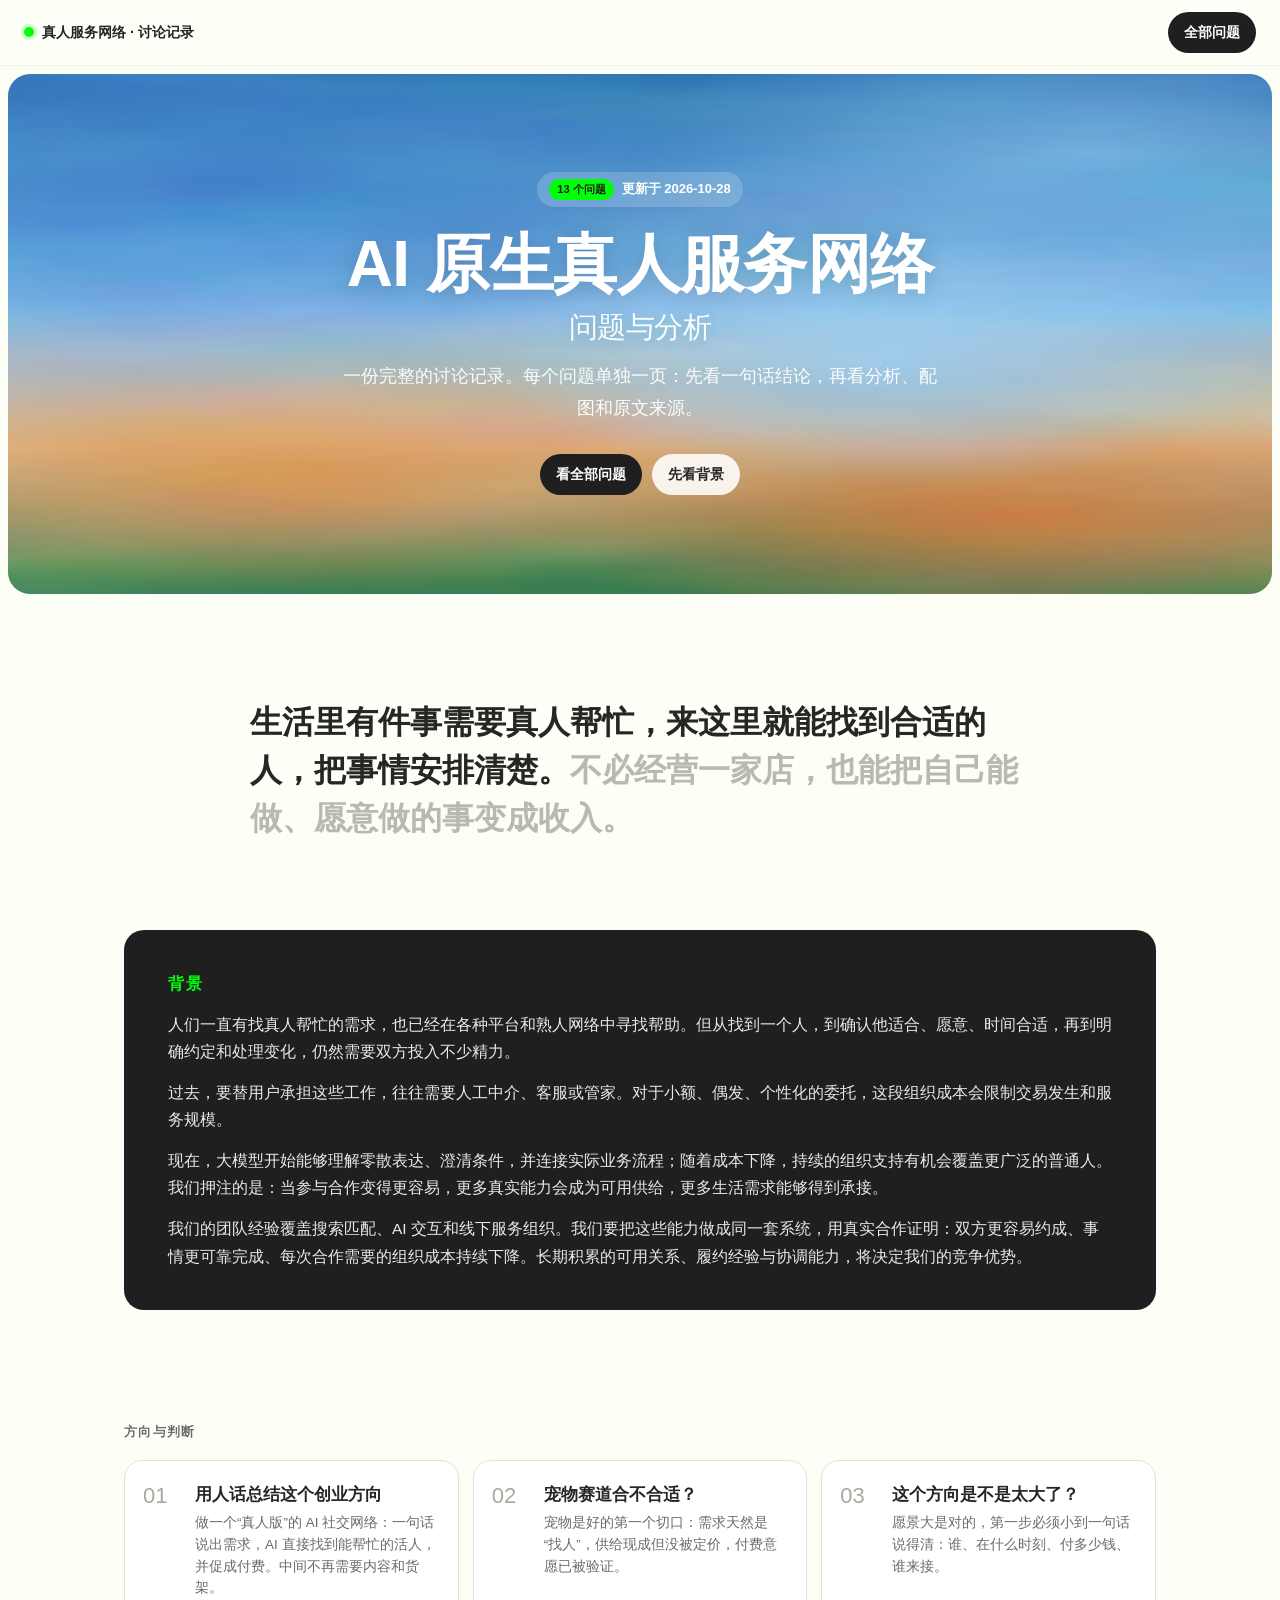
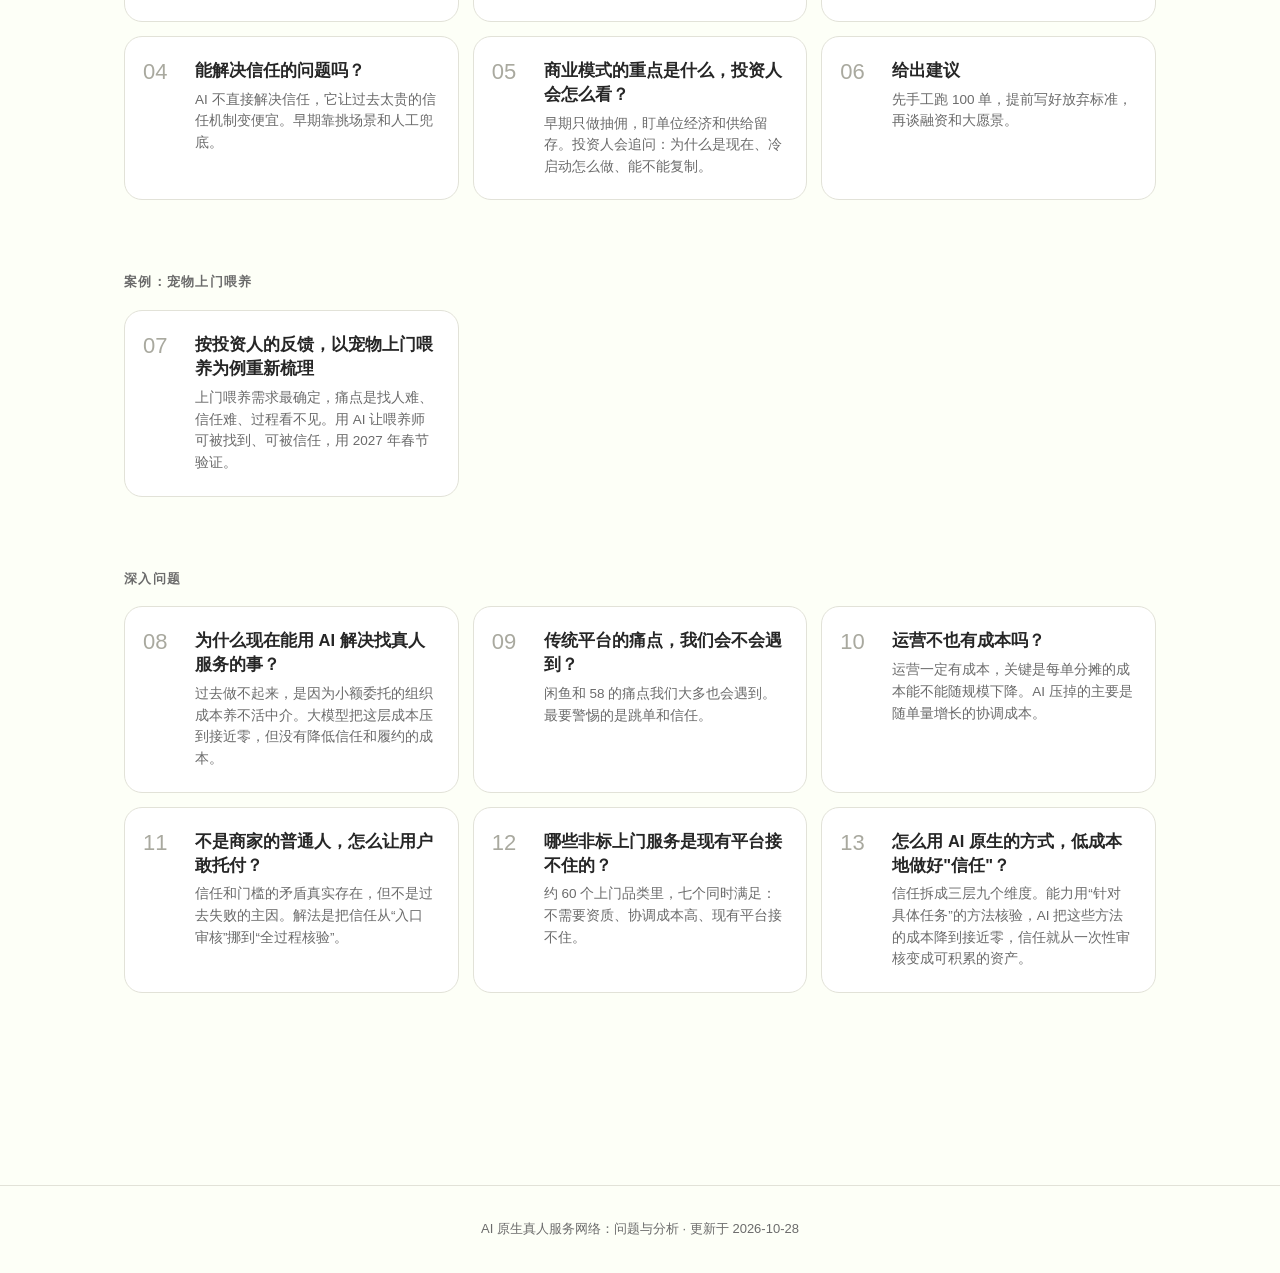
==== commit 25da715c: "Split into one page per question, add figures and summaries Co-Authored-By: Claude Opus 5.5 <noreply" ====
--- a/index.html
+++ b/index.html
@@ -1,1889 +1,25 @@
 <!DOCTYPE html>
-<html lang="zh-CN">
-<head>
-<meta charset="utf-8">
-<meta name="viewport" content="width=device-width, initial-scale=1">
+<html lang="zh-CN"><head>
+<meta charset="utf-8"><meta name="viewport" content="width=device-width, initial-scale=1">
 <meta name="robots" content="noindex, nofollow">
 <title>AI 原生真人服务网络：问题与分析</title>
-<link rel="preconnect" href="https://fonts.googleapis.com">
-<link rel="preconnect" href="https://fonts.gstatic.com" crossorigin>
-<link href="https://fonts.googleapis.com/css2?family=Albert+Sans:wght@400;500;600;700;800&display=swap" rel="stylesheet">
-<style>
-:root {
-  --ink: #262626; --muted: #6b6b6b; --paper: #fdfff7; --card: #ffffff;
-  --line: #d9d9d9; --accent: #00ff08; --dark: #1f1f1f;
-  --sans: "Albert Sans", "PingFang SC", "Microsoft YaHei", sans-serif;
-}
-* { box-sizing: border-box; }
-html { scroll-behavior: smooth; scroll-padding-top: 72px; }
-body { margin: 0; background: var(--paper); color: var(--ink); font-family: var(--sans); font-size: 16px; line-height: 1.75; -webkit-font-smoothing: antialiased; }
-a { color: inherit; }
-
-/* 顶部导航 */
-.nav { position: sticky; top: 0; z-index: 10; display: flex; align-items: center; justify-content: space-between;
-  padding: 12px 24px; background: rgba(253,255,247,.85); backdrop-filter: blur(12px); border-bottom: 1px solid rgba(0,0,0,.04); }
-.brand { display: flex; align-items: center; gap: 8px; font-weight: 600; font-size: 14px; text-decoration: none; }
-.brand i { width: 10px; height: 10px; border-radius: 50%; background: var(--accent); box-shadow: 0 0 0 3px rgba(0,255,8,.18); }
-.pill { display: inline-flex; align-items: center; gap: 8px; padding: 8px 16px; border-radius: 999px; font-size: 14px; font-weight: 600; text-decoration: none; transition: transform .15s ease; }
-.pill:hover { transform: translateY(-1px); }
-.pill.dark { background: var(--dark); color: #fff; }
-.pill.light { background: rgba(255,255,255,.85); color: var(--ink); }
-.pill .dot { width: 18px; height: 18px; border-radius: 50%; background: var(--accent); display: inline-grid; place-items: center; color: var(--dark); font-size: 11px; }
-
-/* 首屏：油画质感渐变 */
-.hero { position: relative; margin: 8px; border-radius: 22px; overflow: hidden; min-height: 520px; display: grid; place-items: center; text-align: center; color: #fff; isolation: isolate;
-  background:
-    radial-gradient(60% 50% at 15% 20%, #3f86d6 0%, transparent 70%),
-    radial-gradient(50% 40% at 85% 15%, #6fb3ec 0%, transparent 70%),
-    radial-gradient(45% 35% at 70% 55%, #9ccff2 0%, transparent 70%),
-    radial-gradient(55% 30% at 25% 78%, #f0a35e 0%, transparent 70%),
-    radial-gradient(60% 30% at 80% 85%, #e8894a 0%, transparent 70%),
-    radial-gradient(70% 25% at 50% 100%, #3d8f5a 0%, transparent 75%),
-    linear-gradient(180deg, #2f78c4 0%, #7bb6e6 45%, #f2c08a 72%, #4f9a68 100%); }
-.hero::before { content: ""; position: absolute; inset: 0; z-index: -1; opacity: .35; mix-blend-mode: overlay;
-  background-image: url("data:image/svg+xml,%3Csvg xmlns='http://www.w3.org/2000/svg' width='300' height='300'%3E%3Cfilter id='n'%3E%3CfeTurbulence type='fractalNoise' baseFrequency='.012 .08' numOctaves='4' seed='7'/%3E%3C/filter%3E%3Crect width='300' height='300' filter='url(%23n)'/%3E%3C/svg%3E"); background-size: cover; }
-.hero::after { content: ""; position: absolute; inset: 0; z-index: -1; background: linear-gradient(180deg, rgba(0,0,0,.08), rgba(0,0,0,0) 40%, rgba(0,0,0,.12)); }
-.hero-inner { max-width: 860px; padding: 64px 24px; }
-.eyebrow { display: inline-flex; align-items: center; gap: 8px; font-size: 13px; font-weight: 600; padding: 6px 12px; border-radius: 999px; background: rgba(255,255,255,.18); backdrop-filter: blur(6px); margin-bottom: 20px; }
-.eyebrow b { background: var(--accent); color: var(--dark); padding: 1px 8px; border-radius: 999px; font-size: 11px; }
-.hero h1 { margin: 0 0 14px; font-size: clamp(32px, 5vw, 54px); line-height: 1.15; font-weight: 800; letter-spacing: -0.01em; text-shadow: 0 2px 24px rgba(0,0,0,.18); }
-.h1-sub { display: inline-block; margin-top: 8px; font-size: .55em; font-weight: 700; opacity: .92; }
-.hero p { margin: 0 auto 28px; max-width: 620px; font-size: 16px; opacity: .95; }
-.hero .actions { display: flex; gap: 10px; justify-content: center; flex-wrap: wrap; }
-
-/* 主体 */
-main { max-width: 1040px; margin: 0 auto; padding: 0 24px 120px; }
-.statement { max-width: 760px; margin: 96px auto 80px; font-size: clamp(22px, 2.6vw, 30px); line-height: 1.5; font-weight: 700; }
-.statement span { color: #c4c4c4; }
-.label { font-size: 13px; font-weight: 600; color: var(--muted); letter-spacing: .08em; margin: 0 0 16px; }
-
-.background { background: var(--dark); color: #eaeaea; border-radius: 20px; padding: 36px 40px; margin-bottom: 96px; }
-.background .label { color: var(--accent); }
-.background p { margin: 0 0 14px; font-size: 15.5px; }
-.background p:last-child { margin-bottom: 0; }
-
-.grid { display: grid; grid-template-columns: repeat(auto-fill, minmax(300px, 1fr)); gap: 12px; margin-bottom: 120px; }
-.card { display: flex; align-items: flex-start; gap: 12px; padding: 18px 20px; background: var(--card); border: 1px solid var(--line); border-radius: 16px; text-decoration: none; transition: border-color .15s, transform .15s, box-shadow .15s; }
-.card:hover { border-color: var(--ink); transform: translateY(-2px); box-shadow: 0 8px 24px rgba(0,0,0,.06); }
-.card-title { font-weight: 600; font-size: 15px; line-height: 1.5; }
-.pending-dot { margin-left: auto; font-size: 11px; white-space: nowrap; color: var(--muted); }
-.tag { flex: none; display: inline-block; font-size: 12px; font-weight: 700; padding: 2px 9px; border-radius: 999px; background: var(--accent); color: var(--dark); line-height: 1.6; }
-
-/* 问题段落 */
-.q { max-width: 760px; margin: 0 auto 120px; }
-.q-head { display: flex; align-items: center; gap: 12px; margin-bottom: 20px; }
-.q-head h2 { margin: 0; font-size: clamp(22px, 2.6vw, 30px); line-height: 1.3; font-weight: 800; }
-.ask { background: var(--dark); color: #e6e6e6; border-radius: 16px; padding: 18px 22px; margin-bottom: 28px; }
-.ask-label { font-size: 12px; font-weight: 700; color: var(--accent); margin-bottom: 4px; }
-.ask p { margin: 0; font-size: 14.5px; line-height: 1.7; }
-.answer h3 { font-size: 18px; margin: 36px 0 10px; }
-.answer h4 { font-size: 15px; margin: 28px 0 8px; color: var(--muted); }
-.answer p { margin: 0 0 14px; }
-.answer ul, .answer ol { padding-left: 22px; margin: 0 0 16px; }
-.answer li { margin: 6px 0; }
-.answer strong { font-weight: 700; }
-.answer em { color: var(--muted); }
-.answer table { width: 100%; border-collapse: separate; border-spacing: 0; margin: 18px 0 22px; font-size: 14px; line-height: 1.6;
-  background: var(--card); border: 1px solid var(--line); border-radius: 14px; overflow: hidden; display: block; overflow-x: auto; }
-.answer th, .answer td { padding: 10px 14px; text-align: left; vertical-align: top; border-bottom: 1px solid #ececec; min-width: 110px; }
-.answer th { background: #f4f6ee; font-weight: 700; }
-.answer tr:last-child td { border-bottom: 0; }
-.answer a { text-decoration: underline; text-decoration-color: #b5b5b5; text-underline-offset: 3px; }
-.answer a:hover { text-decoration-color: var(--ink); }
-.top { display: inline-block; margin-top: 12px; font-size: 13px; color: var(--muted); text-decoration: none; }
-.top:hover { color: var(--ink); }
-
-footer { border-top: 1px solid var(--line); padding: 32px 24px; text-align: center; font-size: 13px; color: var(--muted); }
-
-@media (max-width: 640px) {
-  .hero { min-height: 440px; border-radius: 16px; }
-  .background { padding: 26px 22px; }
-  .statement { margin: 64px auto 56px; }
-}
-</style>
-</head>
-<body>
-<nav class="nav">
-  <a class="brand" href="#"><i></i>真人服务网络 · 讨论记录</a>
-  <a class="pill dark" href="#index">目录</a>
-</nav>
-
-<header class="hero">
-  <div class="hero-inner">
-    <div class="eyebrow"><b>13 个问题</b> 更新于 2026-10-28</div>
-    <h1>AI 原生真人服务网络<br><span class="h1-sub">问题与分析</span></h1>
-    <p>一份完整的讨论记录：每个问题保留原话，下面是分析和结论。</p>
-    <div class="actions">
-      <a class="pill dark" href="#index"><span class="dot">↓</span>开始阅读</a>
-      <a class="pill light" href="#background">先看背景</a>
-    </div>
-  </div>
-</header>
-
-<main>
-  <p class="statement">让每个普通人的真实能力和空闲时间，<span>变成别人敢托付、能办成的服务。AI 负责理解和协调，人负责信任和履约。</span></p>
-
-  <section class="background" id="background">
-    <p class="label">背景</p>
-    <p>人们一直有找真人帮忙的需求，也已经在各种平台和熟人网络中寻找帮助。但从找到一个人，到确认他适合、愿意、时间合适，再到明确约定和处理变化，仍然需要双方投入不少精力。</p>
+<link rel="stylesheet" href="style.css">
+</head><body>
+<nav class="nav"><a class="brand" href="index.html"><i></i>真人服务网络 · 讨论记录</a>
+<div class="nav-right"><a class="pill dark" href="index.html#index">全部问题</a></div></nav>
+<header class="hero"><div class="hero-inner">
+<div class="eyebrow"><b>13 个问题</b> 更新于 2026-10-28</div>
+<h1>AI 原生真人服务网络<span class="h1-sub">问题与分析</span></h1>
+<p>一份完整的讨论记录。每个问题单独一页：先看一句话结论，再看分析、配图和原文来源。</p>
+<div class="actions"><a class="pill dark" href="#index">看全部问题</a><a class="pill light" href="#background">先看背景</a></div>
+</div></header>
+<main class="home">
+<p class="statement">生活里有件事需要真人帮忙，来这里就能找到合适的人，把事情安排清楚。<span>不必经营一家店，也能把自己能做、愿意做的事变成收入。</span></p>
+<section class="background" id="background"><p class="label">背景</p><p>人们一直有找真人帮忙的需求，也已经在各种平台和熟人网络中寻找帮助。但从找到一个人，到确认他适合、愿意、时间合适，再到明确约定和处理变化，仍然需要双方投入不少精力。</p>
 <p>过去，要替用户承担这些工作，往往需要人工中介、客服或管家。对于小额、偶发、个性化的委托，这段组织成本会限制交易发生和服务规模。</p>
 <p>现在，大模型开始能够理解零散表达、澄清条件，并连接实际业务流程；随着成本下降，持续的组织支持有机会覆盖更广泛的普通人。我们押注的是：当参与合作变得更容易，更多真实能力会成为可用供给，更多生活需求能够得到承接。</p>
-<p>我们的团队经验覆盖搜索匹配、AI 交互和线下服务组织。我们要把这些能力做成同一套系统，用真实合作证明：双方更容易约成、事情更可靠完成、每次合作需要的组织成本持续下降。长期积累的可用关系、履约经验与协调能力，将决定我们的竞争优势。</p>
-  </section>
-
-  <p class="label" id="index">目录</p>
-  <div class="grid">
-    <a class="card" href="#q01"><span class="tag">Q01</span><span class="card-title">用人话总结这个创业方向</span></a>
-<a class="card" href="#q02"><span class="tag">Q02</span><span class="card-title">宠物赛道合不合适？</span></a>
-<a class="card" href="#q03"><span class="tag">Q03</span><span class="card-title">这个方向是不是太大了？</span></a>
-<a class="card" href="#q04"><span class="tag">Q04</span><span class="card-title">能解决信任的问题吗？</span></a>
-<a class="card" href="#q05"><span class="tag">Q05</span><span class="card-title">商业模式的重点是什么，投资人会怎么看？</span></a>
-<a class="card" href="#q06"><span class="tag">Q06</span><span class="card-title">给出建议</span></a>
-<a class="card" href="#q07"><span class="tag">Q07</span><span class="card-title">按投资人的反馈，以宠物上门喂养为例重新梳理</span></a>
-<a class="card" href="#q08"><span class="tag">Q08</span><span class="card-title">为什么现在能用 AI 解决找真人服务的事？</span></a>
-<a class="card" href="#q09"><span class="tag">Q09</span><span class="card-title">传统平台的痛点，我们会不会遇到？</span></a>
-<a class="card" href="#q10"><span class="tag">Q10</span><span class="card-title">运营不也有成本吗？</span></a>
-<a class="card" href="#q11"><span class="tag">Q11</span><span class="card-title">不是商家的普通人，怎么让用户敢托付？</span></a>
-<a class="card" href="#q12"><span class="tag">Q12</span><span class="card-title">哪些非标上门服务是现有平台接不住的？</span></a>
-<a class="card" href="#q13"><span class="tag">Q13</span><span class="card-title">怎么用 AI 原生的方式，低成本地做好&quot;信任&quot;？</span></a>
-  </div>
-
-  <section class="q" id="q01">
-  <div class="q-head"><span class="tag">Q01</span><h2>用人话总结这个创业方向</h2></div>
-  <div class="ask"><div class="ask-label">原问题</div><p>抖音和小红书都赶上了智能终端、摄像头和流媒体的年代，但 AI 时代的新产品还没出来。应该有一种形态，让用户更低门槛地随时随地表达需求和想法，AI 理解、互动、匹配推荐。连接的不只是内容，而是能提供资源和帮助的活人和活人的 AI 分身。比如技术问题随时有牛人连线，挂号、跑腿、代办、交易、问答都可以，&quot;我愿意为这个号出 1000 黄牛费&quot;&quot;我愿意为这个专业问题付 200&quot;。知乎、小红书、闲鱼、电商货架、推荐，都是过去的形态和技术。本质就是需求理解、现实世界的数字化、搜索或推荐完成连接。让每一个人的知识、经验、能力和资源都能被定价、被连接、被交易。想象互联网诞生的第一天就有现在的 AI 能力，我们会怎么做？用人话总结一下这个创业方向。</p></div>
-  <div class="answer"><p><strong>一句话：</strong> 做一个"真人版"的 AI 社交网络，让任何人随时一句话找到能帮自己解决问题的活人，并且愿意为此付钱。</p>
-<ol>
-<li><strong>每个人把自己"喂"给 AI。</strong> 你懂什么、会什么、手里有什么资源、能帮别人解决什么问题，都告诉自己的 AI 分身。不用写帖子、拍视频、开店铺、上架商品。</li>
-<li><strong>有需求的人一句话说出来。</strong> 不用搜、不用刷、不用翻评论区和私信。</li>
-<li><strong>AI 理解需求、匹配真人、撮合成交。</strong> 匹配到的不是内容、账号或商品，而是一个带着知识、经验、能力和资源的活人。</li>
-</ol>
-<p><strong>核心判断：</strong> 过去所有平台都是先把现实世界变成内容或商品，再靠搜索和推荐让人去找，因为机器不懂人话。现在 AI 懂人话了，这一层中间物可以拿掉，需求和供给可以用自然语言直接对接。</p>
-<p><strong>机会在两处：</strong> 一是通用 agent 解决不了、需要真人在现实世界出手的事，比如挂号、跑腿、代办、找资源。二是过去没被定价、没被连接的个人能力。微信只能连熟人，知乎不收钱，闲鱼只认商品。</p>
-<table>
-<thead>
-<tr>
-<th>平台</th>
-<th>连接的是什么</th>
-<th>供给方门槛</th>
-<th>能否交易</th>
-</tr>
-</thead>
-<tbody>
-<tr>
-<td>知乎</td>
-<td>回答内容</td>
-<td>要会写</td>
-<td>弱</td>
-</tr>
-<tr>
-<td>小红书</td>
-<td>图文和视频内容</td>
-<td>要会做内容、做号</td>
-<td>弱，靠私信</td>
-</tr>
-<tr>
-<td>闲鱼、电商</td>
-<td>上架的商品</td>
-<td>要会上架、运营店铺</td>
-<td>强</td>
-</tr>
-<tr>
-<td>微信</td>
-<td>熟人</td>
-<td>只能连熟人</td>
-<td>靠转账</td>
-</tr>
-<tr>
-<td>本项目</td>
-<td>带能力和资源的活人</td>
-<td>会说话就行，AI 替他建分身</td>
-<td>强，平台担保</td>
-</tr>
-</tbody>
-</table></div>
-  <a class="top" href="#index">回到目录 ↑</a>
-</section>
-<section class="q" id="q02">
-  <div class="q-head"><span class="tag">Q02</span><h2>宠物赛道合不合适？</h2></div>
-  <div class="ask"><div class="ask-label">原问题</div><p>宠物赛道</p></div>
-  <div class="answer"><p><strong>结论：</strong> 宠物是个好的第一个切口。</p>
-<ul>
-<li><strong>需求天然是"找人"。</strong> 猫突然不吃饭、出差一周谁来喂、新手养猫手忙脚乱。小红书上有一万篇帖子，但用户要的是现在有个懂的人帮他。</li>
-<li><strong>供给现成且没被定价。</strong> 宠物医助、资深养宠人、猫舍主理人、喂养师、训犬师，大量人有经验有时间，只能在群里免费答或者自己做号。</li>
-<li><strong>付费意愿已被验证。</strong> 线上问诊、上门喂猫、训犬课都已经是成熟交易，只是分散在不同 app 和微信群里。</li>
-<li><strong>高频、情绪强、信任链短，人群集中。</strong> 一次靠谱的服务，用户就会记住这个人。供需两端常常是同一批人。</li>
-</ul>
-<p><strong>要想清楚的坑：</strong> 线上判断"要不要去医院"有医疗责任边界；第一批供给从哪来；线下履约一旦出事平台要兜底；和"在群里问"的差异必须在体验上立住，即说一句话，几分钟内有个对的人接上。</p></div>
-  <a class="top" href="#index">回到目录 ↑</a>
-</section>
-<section class="q" id="q03">
-  <div class="q-head"><span class="tag">Q03</span><h2>这个方向是不是太大了？</h2></div>
-  <div class="ask"><div class="ask-label">原问题</div><p>这个方向是不是太大了</p></div>
-  <div class="answer"><p><strong>结论：</strong> 作为愿景，大是对的。作为第一步，它太大了。</p>
-<ul>
-<li><strong>双边网络冷启动。</strong> 两边都是零，这是最难的创业形态之一。</li>
-<li><strong>"任何需求"等于没有需求。</strong> 挂号、跑腿、问答、买房咨询，供给、定价、履约、信任机制都不一样。</li>
-<li><strong>宠物本身也是一个赛道，不是一个产品。</strong> 问诊、寄养、上门、训练、殡葬，每个都是独立生意。</li>
-</ul>
-<p><strong>怎么缩小：</strong> 先想"一个自己会用、很快做得出来、能收到第一笔钱的东西"。只做一个场景，供给先手工找 20 个人，需求先在微信群或网页里跑，先验证两件事：用户愿不愿意为"快速连上一个对的人"付钱，这些人愿不愿意被这样定价和调度。</p>
-<p><strong>判断标准：</strong> 能不能用一句话说清楚，第一个用户是谁，他在什么时刻打开你，付多少钱，谁来接。说得清，大小就合适。</p></div>
-  <a class="top" href="#index">回到目录 ↑</a>
-</section>
-<section class="q" id="q04">
-  <div class="q-head"><span class="tag">Q04</span><h2>能解决信任的问题吗？</h2></div>
-  <div class="ask"><div class="ask-label">原问题</div><p>你觉得这个能解决信任的问题么？一个人把需求给另外一个人做，如何解决信任的问题呢</p></div>
-  <div class="answer"><p><strong>结论：</strong> AI 本身不解决信任，解决信任的是机制。AI 能让一些过去太贵的机制变便宜。信任其实是四件事：</p>
-<table>
-<thead>
-<tr>
-<th>信任类型</th>
-<th>用户在担心什么</th>
-<th>传统解法</th>
-<th>AI 能新加什么</th>
-</tr>
-</thead>
-<tbody>
-<tr>
-<td>能力</td>
-<td>这个人是不是真的懂</td>
-<td>认证、评分、看作品</td>
-<td>录分身时就在"面试"他，服务后还能评估质量，可以持续低成本地核验</td>
-</tr>
-<tr>
-<td>履约</td>
-<td>会不会跑路或敷衍</td>
-<td>平台担保、押金、先款后货</td>
-<td>帮助有限，主要靠老办法</td>
-</tr>
-<tr>
-<td>兜底</td>
-<td>事没办好钱怎么办</td>
-<td>平台退款和赔付</td>
-<td>不是技术问题，早期由平台出钱兜底</td>
-</tr>
-<tr>
-<td>隐私和安全</td>
-<td>信息交出去安不安全</td>
-<td>平台规则</td>
-<td>先对 AI 说，由 AI 决定给谁看、给看多少，相当于多一层代理</td>
-</tr>
-</tbody>
-</table>
-<ul>
-<li><strong>选场景就是在选信任难度。</strong> 线上问答主要是能力和兜底，上门服务最重的是履约和安全。</li>
-<li><strong>早期信任靠人工。</strong> 第一批供给者亲自筛，出了问题亲自处理。大众点评早期评价是编辑写的，Airbnb 早期创始人挨家拍照。</li>
-<li><strong>信任是要用时间建的资产，</strong> 不是上线前要想通的功能。</li>
-</ul></div>
-  <a class="top" href="#index">回到目录 ↑</a>
-</section>
-<section class="q" id="q05">
-  <div class="q-head"><span class="tag">Q05</span><h2>商业模式的重点是什么，投资人会怎么看？</h2></div>
-  <div class="ask"><div class="ask-label">原问题</div><p>你觉得这个的商业模式上哪些是重点，如何从投资人角度去分析</p></div>
-  <div class="answer"><h3>商业模式的重点</h3>
-<ul>
-<li><strong>收入来源早期只选一种。</strong> 可选的有交易抽成、供给方付费、需求方会员。早期只做抽成，数据最诚实。</li>
-<li><strong>生死指标是单位经济，不是 GMV。</strong> 一单用户付多少、平台留多少、获客和人工花多少。早期一定亏，关键是随规模转正的路径说得清。</li>
-<li><strong>供给方留存比需求方更重要。</strong> 能让一个普通人每月稳定多赚两三千，模式就成立了一半。</li>
-<li><strong>网络效应要被证明。</strong> 供给越多匹配越准，用户越多供给越愿意来，而且这个飞轮不靠人工推。</li>
-<li><strong>护城河靠时间堆。</strong> 供给者分身和历史表现数据、用户需求历史、"急事找人靠谱"的品牌。</li>
-</ul>
-<h3>投资人会问的六个问题</h3>
-<ol>
-<li><strong>为什么是现在。</strong> 过去让普通人把能力变成可被发现、可被定价的供给，要做号、做内容、做运营。现在 AI 替他做，门槛从"会做内容"降到"会说话"。</li>
-<li><strong>为什么是你。</strong> 对目标人群和双边撮合的独特理解。</li>
-<li><strong>市场有多大。</strong> 不报宠物市场总规模，要算"可以被线上连接和定价的服务"，再讲复制到其他垂类。</li>
-<li><strong>为什么大厂不做。</strong> 内容、货架、店铺是它们的根基，让个人以活人身份被直接匹配，和它们的商业模型冲突。</li>
-<li><strong>冷启动怎么做。</strong> 具体到城市、人数、渠道，最好已经手工跑过几十单。</li>
-<li><strong>能做多大。</strong> 宠物跑通后，同一套"活人分身加 AI 匹配"要能复制到母婴、装修、求医、留学。</li>
-</ol>
-<p><strong>两个要提前准备的质疑：</strong> "这不就是更好的在行吗？"答：那些是供给者自己上架，我们是 AI 替供给者建分身并主动匹配，进入成本差一个数量级。"AI 分身是不是噱头？"答：现阶段它的价值是降低录入门槛、做初筛，不是替代真人，是否核心要用数据回答。</p></div>
-  <a class="top" href="#index">回到目录 ↑</a>
-</section>
-<section class="q" id="q06">
-  <div class="q-head"><span class="tag">Q06</span><h2>给出建议</h2></div>
-  <div class="ask"><div class="ask-label">原问题</div><p>以及给出建议</p></div>
-  <div class="answer"><ul>
-<li><strong>先定三个决定。</strong> 第一个产品只做一个场景；AI 分身先当内部工具，不当卖点；前 100 单全部人工兜底，不满意直接退。</li>
-<li><strong>六到八周跑 100 单。</strong> 先亲自找 20 到 30 个供给者，边聊边录分身；再用网页或小程序加微信搭最小系统，人工派单；每天盯响应时间、复购和供给者意愿。</li>
-<li><strong>跑完要回答五个问题。</strong> 用户为什么付钱而不是找熟人；多少人下了第二单；几个供给者主动要单；每单实际留多少钱、人工花多少时间；AI 的判断和匹配有多少要人工改。</li>
-<li><strong>提前写好放弃标准。</strong> 复购低于 15%，供给者第二个月留不住一半，用户等待时间降不下来，三条中两条就换场景。</li>
-<li><strong>现在不要做的事。</strong> 没有 100 单数据前不融资，对外只讲第一个场景，不先打磨分身的产品体验。</li>
-<li><strong>把时间花在一线。</strong> 前两个月应该在目标人群里、在供给者身边、亲自派单，而不是写代码。</li>
-</ul></div>
-  <a class="top" href="#index">回到目录 ↑</a>
-</section>
-<section class="q" id="q07">
-  <div class="q-head"><span class="tag">Q07</span><h2>按投资人的反馈，以宠物上门喂养为例重新梳理</h2></div>
-  <div class="ask"><div class="ask-label">原问题</div><p>这个是投资人给的反馈（白板：① 需求 ② 现状 ③ Solution ④），要不你按照这个帮我重新梳理讲清楚。以宠物上门喂养为例，你帮我做这个吧。</p></div>
-  <div class="answer"><p><strong>一句话：</strong> 上门喂养的需求最确定，痛点是找人难、信任难、过程黑箱。我们用 AI 把每个喂养师变成可被找到、可被信任的真人，用运营兜住信任，用 2027 年春节这一个窗口完成验证。</p>
-<h3>① 需求</h3>
-<ul>
-<li><strong>谁。</strong> 一二线城市独居或小两口，养一到三只猫。猫换环境容易应激，只能请人上门。</li>
-<li><strong>什么时刻。</strong> 出差、回老家、春节和国庆长假，离家一到十天，提前三到七天找人。</li>
-<li><strong>真正需求是放心。</strong> 人要靠谱，不乱翻东西，不放跑猫，人在外地也知道家里什么情况。</li>
-<li><strong>Agent 时代的需求。</strong> 用户只说一句话："国庆 1 到 7 号，望京，两只猫，一只胆小，每天一次，60 一次以内。"剩下的全部由 AI 和真人一起完成。</li>
-</ul>
-<h3>② 现状</h3>
-<table>
-<thead>
-<tr>
-<th>方式</th>
-<th>流程</th>
-<th>痛点</th>
-</tr>
-</thead>
-<tbody>
-<tr>
-<td>找朋友帮忙</td>
-<td>微信问朋友，给钥匙或密码</td>
-<td>欠人情，不专业，节假日朋友也不在</td>
-</tr>
-<tr>
-<td>小红书或宠物群找个人喂养师</td>
-<td>搜帖，看笔记，私信，聊价，加微信，转账</td>
-<td>筛选累，真假难辨，没有担保</td>
-</tr>
-<tr>
-<td>平台下单</td>
-<td>在美团、闲鱼或小程序下单，平台派单</td>
-<td>不知道来的是谁，质量不稳</td>
-</tr>
-<tr>
-<td>送寄养</td>
-<td>把猫送过去</td>
-<td>猫应激，贵，有交叉感染风险</td>
-</tr>
-</tbody>
-</table>
-<p>三个核心痛点：找人难，信任难，过程黑箱。供给端也有痛：靠发内容获客，平时没单、节假日接不过来，口碑留在私信里。</p>
-<h3>③ 方案</h3>
-<ul>
-<li><strong>技术：AI 做四件事。</strong> 一句话下单并生成猫档案；帮喂养师整理成可被匹配的 AI 分身；按距离、档期、猫的情况和口碑推两三个具体的人并说明理由；每次上门打卡、视频、AI 日报，异常自动提醒。</li>
-<li><strong>运营：信任靠这一层兜住。</strong> 只做一个区，先招 20 到 30 个喂养师并亲自面试；钱先进平台，完成再结算，配保险，门锁密码按天授权；优先推同一个喂养师；春节前一个月开预约池。</li>
-</ul>
-<h3>④ 商业与落地</h3>
-<ul>
-<li><strong>按单抽佣。</strong> 一线平台价 50 到 80 元一次，我们取 60 元、春节 80 元，抽佣 20%，单个用户年贡献约 200 元（推算）。</li>
-<li><strong>数据支撑。</strong> 2026 年 1 月 58到家上门喂猫订单是上月的 9.2 倍（<a target="_blank" rel="noopener" href="https://economy.gmw.cn/2026-02/12/content_38592249.htm">光明网</a>）；选择专业上门喂养的宠主占 11.4% 且在上升（<a target="_blank" rel="noopener" href="https://business.cctv.com/2026/01/05/ARTIdmv2AWmVeRVodaZYLOvQ260105.shtml">央视网转载宠物行业白皮书</a>）；一线平台价 50 到 80 元，派单平台春节 70 到 80 元（<a target="_blank" rel="noopener" href="https://finance.sina.com.cn/jjxw/2026-02-27/doc-inhpfhtu0926479.shtml">法治日报</a>、<a target="_blank" rel="noopener" href="https://c.m.163.com/news/a/KLQ7FU7R052583KJ.html">健康时报</a>）；行业保险基本空白（<a target="_blank" rel="noopener" href="https://finance.sina.com.cn/jjxw/2026-02-27/doc-inhpfhtu0926479.shtml">法治日报</a>）；2027 年春节是 2 月 6 日（<a target="_blank" rel="noopener" href="https://www.hko.gov.hk/tc/gts/time/calendar/text/files/T2027c.txt">香港天文台</a>）。</li>
-<li><strong>落地节奏。</strong> 11 月招满 30 个喂养师跑 50 单；12 月开春节预约池；2027 年 1 月锁定 200 单；春节（2 月 6 日）后复盘。</li>
-<li><strong>放弃标准。</strong> 春节锁不到 100 单，或投诉率超过 5%，就回到线上问答重新切入。</li>
-</ul></div>
-  <a class="top" href="#index">回到目录 ↑</a>
-</section>
-<section class="q" id="q08">
-  <div class="q-head"><span class="tag">Q08</span><h2>为什么现在能用 AI 解决找真人服务的事？</h2></div>
-  <div class="ask"><div class="ask-label">原问题</div><p>为什么现在能干用 AI 解决找真人服务的事？这里要看看为啥现在还没有类似的产品，是技术不行，还是伪需求？</p></div>
-  <div class="answer"><p><strong>结论：</strong> 以前没做成，主要不是伪需求，也不全是技术不行，而是"组织一次小额委托"的成本太高，养不活中介。大模型把这部分成本压下来了，这是"为什么是现在"。但 AI 只降低了约人、谈人的成本，没有降低信任和履约的成本。</p>
-<h3>需求一直存在</h3>
-<p>闲鱼上的服务类交易、58 同城的家政维修、跑腿平台、宠物上门小程序，都证明有人愿意花钱找真人办事。</p>
-<h3>过去的尝试死在成本结构上</h3>
-<p>在行、分答、知乎 Live 这一波知识付费，国外的 TaskRabbit、Thumbtack，都做过"连接有能力的个人"。它们要么萎缩，要么退回到标准化、高客单的品类。</p>
-<ul>
-<li><strong>小额、偶发、个性化的委托，组织成本和客单价不成比例。</strong> 一个 60 元的上门喂猫，前面要问清楚需求、确认人合不合适、时间对不对、价钱多少，出了变化还要重新协调。过去这些只能靠客服、管家、中介来做，人工成本可能吃掉整单利润。</li>
-<li><strong>所以平台只能做两种事。</strong> 要么把服务标准化成商品，比如跑腿、保洁；要么只做信息展示，让用户自己去聊，比如闲鱼和 58。非标的、小额的委托一直没人承接。</li>
-</ul>
-<h3>现在变化的是什么</h3>
-<p>大模型能理解零散的表达，能追问、澄清、把需求变成明确的约定，还能接上下单、排期、通知这些业务流程，而且几乎不增加每单的边际成本。过去只有高客单才配得上的"管家式服务"，第一次可以覆盖普通人的小额委托。</p>
-<h3>要诚实面对的三个风险</h3>
-<ul>
-<li><strong>AI 降的是协调成本，不是履约成本。</strong> 上门那 30 分钟的人工省不掉。协调成本占比大的品类，AI 价值才大。</li>
-<li><strong>AI 变不出供给。</strong> 没有空闲的靠谱供给，匹配再准也没用。</li>
-<li><strong>大平台也有 AI。</strong> 我们的答案必须是"AI 加上积累下来的真人关系和履约数据"。</li>
-</ul>
-<p><strong>要用数据证明：</strong> 每完成一单需要多少人工分钟，以及这个数是否随着单量上升持续下降。</p></div>
-  <a class="top" href="#index">回到目录 ↑</a>
-</section>
-<section class="q" id="q09">
-  <div class="q-head"><span class="tag">Q09</span><h2>传统平台的痛点，我们会不会遇到？</h2></div>
-  <div class="ask"><div class="ask-label">原问题</div><p>传统这些平台如闲鱼、58 同城，他们面临哪些痛点？这些痛点我们会不会面临？面临的话有哪些可以尝试的解法？</p></div>
-  <div class="answer"><table>
-<thead>
-<tr>
-<th>痛点</th>
-<th>在闲鱼、58 上的表现</th>
-<th>我们会不会遇到</th>
-<th>可以尝试的解法</th>
-</tr>
-</thead>
-<tbody>
-<tr>
-<td>信息不真实</td>
-<td>中介冒充个人，虚假信息，照片和本人对不上</td>
-<td>会</td>
-<td>供给少而精，只放亲自见过、实名、试过单的人；AI 在录分身和每次服务后持续核验</td>
-</tr>
-<tr>
-<td>跳单</td>
-<td>聊上之后加微信私下交易，平台拿不到钱</td>
-<td>会，而且更严重，因为我们鼓励长期合作</td>
-<td>让平台在匹配之后仍然有用：担保、保险、日报、排期、纠纷处理；抽佣压低；盯住复购里有多少留在平台</td>
-</tr>
-<tr>
-<td>低频，留不住人</td>
-<td>用户有事才来，办完就走</td>
-<td>会</td>
-<td>同一张真人网络跨品类；保留档案；节假日前主动提醒</td>
-</tr>
-<tr>
-<td>非标服务难控质量</td>
-<td>服务好坏全凭运气，纠纷靠双方吵</td>
-<td>会，上门服务更明显</td>
-<td>交付拆成清单，打卡加视频加 AI 日报；先付款进平台，完成再结算；每单配保险</td>
-</tr>
-<tr>
-<td>供需时间错配</td>
-<td>节假日约不到人，平时没单</td>
-<td>会</td>
-<td>提前开预约池，节假日动态定价，储备兼职供给，扩品类填平平时单量</td>
-</tr>
-<tr>
-<td>获客靠买流量</td>
-<td>竞价排名，付钱的商家排前面，劣币驱逐良币</td>
-<td>规模大了会</td>
-<td>早期靠社区和转介绍；收入不来自供给方广告费，排序只看匹配和口碑</td>
-</tr>
-<tr>
-<td>规模大了人工成本上涨</td>
-<td>自营模式人力很重</td>
-<td>这正是我们押注能避开的</td>
-<td>协调、客服、回访交给 AI，人工只处理异常；每月盯单均人工时间</td>
-</tr>
-<tr>
-<td>平台责任和监管</td>
-<td>出事后平台和服务者互相推责任</td>
-<td>会，消协已经在点名</td>
-<td>明确平台是撮合和担保方；保险覆盖双方；主动对接行业标准</td>
-</tr>
-</tbody>
-</table>
-<p><strong>最值得担心的是跳单和信任。</strong> 跳单和"沉淀长期关系"这个卖点天然冲突。用户和服务者熟了以后，平台必须持续提供他们自己做不到的东西，比如担保、保险、排期和跨品类找人。</p>
-<p><strong>给投资人的一句话：</strong> 找真人帮忙的需求一直都在，过去做不起来，是因为小额委托的组织成本太高，养不活中介。大模型让这层组织成本接近零。AI 只解决协调，信任和履约还要靠运营一单单做出来。所以我们的壁垒不是模型，而是积累下来的可用真人关系、履约数据和协调能力。</p></div>
-  <a class="top" href="#index">回到目录 ↑</a>
-</section>
-<section class="q" id="q10">
-  <div class="q-head"><span class="tag">Q10</span><h2>运营不也有成本吗？</h2></div>
-  <div class="ask"><div class="ask-label">原问题</div><p>运营不也有成本么</p></div>
-  <div class="answer"><p><strong>结论：</strong> 对，而且早期会花得很多。关键不是有没有运营成本，而是每一单分摊到的运营成本会不会随规模持续下降。</p>
-<table>
-<thead>
-<tr>
-<th>运营成本</th>
-<th>和单量的关系</th>
-<th>AI 能不能降</th>
-<th>怎么让它变小</th>
-</tr>
-</thead>
-<tbody>
-<tr>
-<td>沟通协调：问需求、找人、确认时间、改约</td>
-<td>每单都有</td>
-<td>能，这是 AI 主要替代的部分</td>
-<td>常规情况交给 AI，人只看例外</td>
-</tr>
-<tr>
-<td>客服和回访</td>
-<td>每单都有</td>
-<td>大部分能</td>
-<td>AI 日报和自动回访，人只处理投诉</td>
-</tr>
-<tr>
-<td>供给招募和审核</td>
-<td>按人算，一次性</td>
-<td>只能降一点</td>
-<td>服务者留得越久，分摊到每单越少</td>
-</tr>
-<tr>
-<td>纠纷和事故处理</td>
-<td>按出事次数算</td>
-<td>降不了处理本身</td>
-<td>更好的筛人和履约记录压低出事率</td>
-</tr>
-<tr>
-<td>保险和赔付</td>
-<td>每单都有</td>
-<td>降不了</td>
-<td>履约记录好了，和保险公司谈更低费率</td>
-</tr>
-</tbody>
-</table>
-<p><strong>算一笔账（全是假设，前 100 单要用真实数据替换）：</strong></p>
-<table>
-<thead>
-<tr>
-<th>项目</th>
-<th>纯人工</th>
-<th>AI 承担常规协调后</th>
-</tr>
-</thead>
-<tbody>
-<tr>
-<td>每单协调和客服时间</td>
-<td>约 20 分钟</td>
-<td>约 3 分钟</td>
-</tr>
-<tr>
-<td>按每小时 50 元人力折算</td>
-<td>约 17 元</td>
-<td>约 2.5 元</td>
-</tr>
-<tr>
-<td>招募一个服务者花 3 小时，一年接 100 单，每单分摊</td>
-<td>约 1.5 元</td>
-<td>约 1.5 元</td>
-</tr>
-<tr>
-<td>平台每单收入</td>
-<td>60 到 80 元</td>
-<td>60 到 80 元</td>
-</tr>
-</tbody>
-</table>
-<ul>
-<li><strong>服务者流失率高，招募就摊不薄。</strong> 供给留存既是体验问题，也是成本问题。</li>
-<li><strong>保险和赔付是硬成本。</strong> 只能靠出事率下降和规模议价来降。</li>
-<li><strong>早期人工投入是必须的。</strong> 这是在买第一批信任和数据。</li>
-</ul>
-<p><strong>传统平台走了两个极端。</strong> 闲鱼几乎不做运营，成本低但信任解决不了；58到家这类自营模式运营很重，成本降不下来。我们押注中间那条路：信任相关的运营由人做，而且做重；协调相关的运营交给 AI，越做越轻。</p></div>
-  <a class="top" href="#index">回到目录 ↑</a>
-</section>
-<section class="q" id="q11">
-  <div class="q-head"><span class="tag">Q11</span><h2>不是商家的普通人，怎么让用户敢托付？</h2></div>
-  <div class="ask"><div class="ask-label">原问题</div><p>如何让不是商家的普通人，也能让自己的真实能力和空闲时间，变成别人敢托付、能办成的可靠服务？用户会不会担心&quot;不是商家的普通人怎么能让他相信&quot;？传统做法一般是重人工运营，然后审核商家资质，但这样做门槛又高了。这个矛盾点是不是现在还没有出现类似产品最核心的点？从 AI Native 的方式来解决，有没有一些新的解法？</p></div>
-  <div class="answer"><p><strong>结论：</strong> 这个矛盾真实存在，但它不是过去类似产品失败的首要原因。更深的问题是，传统做法把信任全押在"入门那一刻"的静态审核上，结果门槛抬高了，安全也没换来。过去这类平台萎缩，直接原因更多是跳单、低频和季节性、获客烧钱、服务者身份的劳动纠纷。AI 原生的解法，是把信任从"入口一次审核"挪到"全过程持续核验"：入口门槛低，按风险逐级开放，履约全程留证，用行为数据持续更新信誉，出了事平台按单兜底。</p>
-<h3>证据一：高门槛没有换来安全</h3>
-<ul>
-<li><strong>Rover 和 Wag 的通过率很低，但照样出事。</strong> Rover 2013 年自称只接受约 15% 的申请人 [1]，华尔街日报报道 Wag 通过率约 5% [2]。可 CBS 仍然找到 14 个宠物在照看期间死亡的家庭，其中 12 起涉及 Rover [3]。Rover 也承认不核实资料内容，不和保姆见面 [4]。</li>
-<li><strong>滴滴乐清案，静态审核全部通过。</strong> 嫌疑人背调、真实证件、人脸识别都通过了。真正的预警信号是作案前一天另一名乘客的投诉，客服承诺两小时回复，却没有处理 [5]。</li>
-<li><strong>猫巷这类国内平台的门槛高在收费上。</strong> 宠托师要 3 年养宠经验、芝麻分大于 650，交 99 元认证费和 500 元保证金。从业者吐槽"你想赚上门喂猫的 40 元，他们却想赚你的 500 元" [6]。</li>
-</ul>
-<h3>证据二：过去失败的真正原因</h3>
-<ul>
-<li><strong>跳单。</strong> Homejoy 最受欢迎的保洁员攒够固定客户后离开平台，剩下的质量越来越差 [7]。一项发表在 Management Science 的随机实验发现，平台把声誉评分做好以后，双方信任增强，私下交易反而更多 [8]。猪八戒网约 90% 的交易在匹配后转到平台外 [8]。</li>
-<li><strong>低频和季节性。</strong> 国内同一批宠托师，春节和国庆的收入能差十倍 [9]。pidan 2019 年春节单量超出预期，临时招的人一半没来，有用户的钥匙找不到了 [10]。</li>
-<li><strong>服务者身份的劳动纠纷。</strong> Homejoy 官方给出的关停原因是四起"保洁员该不该算员工"的诉讼 [11]。</li>
-</ul>
-<h3>证据三：普通人也能被信任，前提是"保障加评价加复购"</h3>
-<ul>
-<li><strong>用户确实担心，但已经在自己想办法。</strong> 国内宠物主普遍要求宠托师全程录视频，或者在家装摄像头 [12]。这说明"过程可验证"是现成的需求。</li>
-<li><strong>Rover 跑通了。</strong> 它的供给全是普通人。2022 年 42% 的新用户来自口碑，60% 在 12 个月内复购，营销支出占收入比例从 2018 年的 82% 降到 21% [13]。它明确把平台担保当作让交易留在平台内的工具 [13]。</li>
-<li><strong>按风险分层，比一刀切抬门槛更有效。</strong> 闲鱼对芝麻分超过 600 的用户开放"先收钱后发货"，转化率提升 133%，低分用户照样按正常流程交易 [14]。Airbnb 只拦截高风险预订，派对报告率下降超过 50% [15]。</li>
-</ul>
-<h3>AI 原生的五个解法</h3>
-<table>
-<thead>
-<tr>
-<th>解法</th>
-<th>怎么做</th>
-<th>先例</th>
-<th>AI 起什么作用</th>
-</tr>
-</thead>
-<tbody>
-<tr>
-<td>低门槛进入，按风险逐级开放</td>
-<td>新人先接低风险的单，履约记录好再解锁更高风险的单</td>
-<td>闲鱼信用分档 [14]；Airbnb 高风险预订拦截 [15]</td>
-<td>实时给每一单评估风险，决定谁能接</td>
-</tr>
-<tr>
-<td>AI 结构化面试替代人工审核</td>
-<td>实名核验后，AI 用 20 分钟问真实案例，判断经验和责任心</td>
-<td>7 万人随机实验：AI 面试组录用率高 12%，30 天留存高 17% [16]</td>
-<td>把人工面试的成本降到接近零，门槛不必靠收费抬高</td>
-</tr>
-<tr>
-<td>履约全程留证</td>
-<td>每次上门打卡、定位、视频，AI 核对时间、地点、画面是否一致，生成日报</td>
-<td>Uber 用手机传感器识别异常停车 [17]；宠物主本来就要求录视频 [12]</td>
-<td>自动核验和总结，异常立即提醒主人</td>
-</tr>
-<tr>
-<td>行为数据驱动的动态信誉，加投诉硬时限</td>
-<td>不看星级，看准时率、留证完整度、回头客、投诉；投诉两小时内必须处置并暂停接单</td>
-<td>Rover 97% 都是五星，星级已无区分度 [13]；滴滴乐清案教训 [5]</td>
-<td>持续给每个人打分，发现异常信号</td>
-</tr>
-<tr>
-<td>平台按单担保</td>
-<td>每单配宠物意外和财物保障，出事平台先赔</td>
-<td>Rover Guarantee 最高赔 2.5 万美元 [13]；Thumbtack 退款保障 [18]</td>
-<td>用履约数据给每单定价，越守约的人保障成本越低</td>
-</tr>
-</tbody>
-</table>
-<p><strong>这五个解法同时在解决跳单。</strong> 担保、留证、日报和信誉积累，都只有在平台内交易才有。用户和喂养师熟了以后，留在平台上仍然比私下交易更划算。</p>
-<h3>落到宠物上门喂养（建议，需要用前 100 单验证）</h3>
-<table>
-<thead>
-<tr>
-<th>级别</th>
-<th>怎么达到</th>
-<th>能接什么单</th>
-</tr>
-</thead>
-<tbody>
-<tr>
-<td>新手</td>
-<td>实名核验、AI 面试、线上培训，不收认证费和保证金</td>
-<td>家里有摄像头、智能锁临时密码、白天的单次上门；系统加强抽查</td>
-</tr>
-<tr>
-<td>认证</td>
-<td>完成 5 单无投诉，留证完整</td>
-<td>多日连续单、需要交接钥匙的单</td>
-</tr>
-<tr>
-<td>资深</td>
-<td>完成 30 单，有回头客</td>
-<td>喂药、老年猫、春节高峰优先派单</td>
-</tr>
-</tbody>
-</table>
-<ul>
-<li><strong>早期仍然要线下见面。</strong> 第一批 30 个喂养师我们亲自见，AI 面试的作用是把规模化以后的审核成本降下来。</li>
-<li><strong>身份核验不能只靠人脸。</strong> Gartner 预测到 2026 年，30% 的企业会因为深度伪造不再信任单一的人脸核验 [19]。可以接入国家"网号、网证"，它能在不暴露明文身份的前提下核验身份 [20]。</li>
-</ul>
-<h3>一句话</h3>
-<p>普通人能不能被托付，不取决于入口审得多严，而取决于过程看不看得见、出了事有没有人兜。AI 让持续核验和按单担保变得足够便宜，门槛就可以放低，供给才能真正来自普通人。</p>
-<h3>来源</h3>
-<ol>
-<li><a target="_blank" rel="noopener" href="https://strictlyvc.com/2013/10/03/rover-dogs-tale/">StrictlyVC，Rover 审核通过率，2013-10-03</a></li>
-<li><a target="_blank" rel="noopener" href="https://www.marketplace.org/2017/10/13/why-its-so-hard-qualify-dog-walker/">Marketplace，转述华尔街日报 Rover 与 Wag 通过率，2017-10-13</a></li>
-<li><a target="_blank" rel="noopener" href="https://www.winknews.com/news/national/dog-s-death-under-care-of-rover-sitter-raises-questions-about-app-s-screening-policies/article_5e892db1-da62-5326-8d56-356110858c16.html">WINK/CBS，Rover 保姆照看期间宠物死亡调查，2019-04-17</a></li>
-<li><a target="_blank" rel="noopener" href="https://www.cbsnews.com/losangeles/news/pet-sitter-apps-dangers/">CBS LA，宠物保姆应用的风险，2018-11-18</a></li>
-<li><a target="_blank" rel="noopener" href="https://www.thepaper.cn/newsDetail_forward_2380047">澎湃新闻，滴滴关于乐清案的声明，2018-08-25</a></li>
-<li><a target="_blank" rel="noopener" href="https://finance.sina.com.cn/tech/roll/2024-10-18/doc-incswtrt5708801.shtml">新快报，新浪转载，宠托师平台门槛，2024-10-18</a></li>
-<li><a target="_blank" rel="noopener" href="https://www.andreihagiu.com/Leakage%20Final.pdf">Hagiu &amp; Wright，Marketplace Leakage，2023-03</a></li>
-<li><a target="_blank" rel="noopener" href="https://platformpapers.substack.com/p/trust-and-platform-disintermediation">Platform Papers，信任与平台去中介化，2022-08-16</a></li>
-<li><a target="_blank" rel="noopener" href="https://www.huxiu.com/article/4895955.html">虎嗅，宠物上门行业现状，2026-10-08</a></li>
-<li><a target="_blank" rel="noopener" href="https://tech.sina.com.cn/i/2019-02-16/doc-ihqfskcp5719478.shtml">新浪科技，pidan 春节事件，2019-02-16</a></li>
-<li><a target="_blank" rel="noopener" href="https://sfist.com/2015/07/17/cleaning_service_startup_homejoy_sh/">SFist，Homejoy 关停，2015-07-17</a></li>
-<li><a target="_blank" rel="noopener" href="http://sh.people.com.cn/n2/2025/0205/c176737-41126728.html">人民网上海，宠物上门服务调查，2025-02-05</a></li>
-<li><a target="_blank" rel="noopener" href="https://www.sec.gov/Archives/edgar/data/1826018/000182601823000015/rovr-20221231.htm">Rover 2022 年报，美国证监会文件，2023-03-09</a></li>
-<li><a target="_blank" rel="noopener" href="https://www.geekpark.net/news/225239">极客公园，闲鱼信用速卖，2017-12-20</a></li>
-<li><a target="_blank" rel="noopener" href="https://news.airbnb.com/airbnb-cracks-down-on-holiday-weekend-parties-with-anti-party-technology">Airbnb Newsroom，反派对技术，2024-05-21</a></li>
-<li><a target="_blank" rel="noopener" href="https://brianjabarian.org/voiceai">Jabarian 等，AI 语音面试大规模实验，2025</a></li>
-<li><a target="_blank" rel="noopener" href="https://www.techspot.com/news/81953-uber-rolls-out-ridecheck-safety-feature-across-us.html">TechSpot，Uber RideCheck，2019-09-18</a></li>
-<li><a target="_blank" rel="noopener" href="https://www.thumbtack.com/guarantee">Thumbtack Guarantee</a></li>
-<li><a target="_blank" rel="noopener" href="https://web.archive.org/web/2024/https://www.gartner.com/en/newsroom/press-releases/2024-02-01-gartner-predicts-30-percent-of-enterprises-will-consider-identity-verification-and-authentication-solutions-unreliable-in-isolation-due-to-deepfakes-by-2026">Gartner，深度伪造与身份核验，2024-02-01</a></li>
-<li><a target="_blank" rel="noopener" href="https://www.cac.gov.cn/2025-05/23/c_1749711107835487.htm">国家网信办，网号网证管理办法，2025-05-23</a></li>
-</ol></div>
-  <a class="top" href="#index">回到目录 ↑</a>
-</section>
-<section class="q" id="q12">
-  <div class="q-head"><span class="tag">Q12</span><h2>哪些非标上门服务是现有平台接不住的？</h2></div>
-  <div class="ask"><div class="ask-label">原问题</div><p>有空可以让 Opus 帮忙调研一下现在全网这种非标上门服务需求都有哪些类，然后把协调成本占比大的品类整理一下（也就是不需要资质认证的），我们可以和现有平台错位竞争。需要尽量详细，跨越各大内容和找工作的平台。后面只要用户有个性化需求，找不到平台能解决，我希望一下就能想到我们。</p></div>
-  <div class="answer"><p><strong>结论：</strong> 三路调研覆盖内容社区、交易服务、找工作兼职三类平台，合并去重后约 60 个上门或到场品类。同时满足"不需要资质、协调成本占比高、现有平台接不住"的，集中在七个品类：宠物上门照看、陪诊、老人临时帮手和陪伴、上门做饭、临时带娃和伴读、整理收纳和搬家打包、非标跑腿代办。这七个在三路调研里都进了前十。它们的共同点是：需求一句话说不清，要多轮沟通，要把家门、老人、孩子或宠物交给陌生人，而现有平台要么是派单，要么只展示信息，交易最后都落到私信加微信。</p>
-<p><strong>要如实看到的一点：</strong> 美团已经在用 AI 承接非标跑腿，把需求分成六类，原话是"对话替代表单"，目的是让"非标、个性化的需求也能被承接" [1]。大平台也看到了这件事，我们不能只靠"用了 AI"取胜。</p>
-<h3>怎么筛的</h3>
-<ol>
-<li><strong>不需要资质。</strong> 有法定准入或持证要求的直接排除，比如电工、燃气、开锁备案、导游、学科家教、兽医上门诊疗、游泳教学。</li>
-<li><strong>协调成本占比高。</strong> 服务本身单价不高，但描述需求、确认能力、约时间、改约、现场判断、交接钥匙这些环节很重。</li>
-<li><strong>现有平台接不住。</strong> 大平台靠派单就能跑通的标准品类不碰，比如同城急送、日常保洁、家电清洗、代驾。</li>
-</ol>
-<h3>品类全景</h3>
-<table>
-<thead>
-<tr>
-<th>大类</th>
-<th>品类</th>
-<th>资质</th>
-<th>协调成本</th>
-<th>现有平台覆盖</th>
-<th>判断</th>
-<th>代表来源</th>
-</tr>
-</thead>
-<tbody>
-<tr>
-<td>宠物</td>
-<td>上门喂猫、遛狗、短期照看</td>
-<td>不需要</td>
-<td>极高</td>
-<td>弱，多在社交平台私约</td>
-<td>切入</td>
-<td><a target="_blank" rel="noopener" href="https://m.thepaper.cn/newsDetail_forward_32611241">澎湃</a>、<a target="_blank" rel="noopener" href="https://www.yangtse.com/news/txs/202610/t20261003_399377.html">扬子晚报</a></td>
-</tr>
-<tr>
-<td>宠物</td>
-<td>家庭寄养</td>
-<td>不需要</td>
-<td>高</td>
-<td>弱</td>
-<td>观察</td>
-<td><a target="_blank" rel="noopener" href="http://finance.people.com.cn/n1/2026/0116/c1004-40646604.html">人民网</a></td>
-</tr>
-<tr>
-<td>宠物</td>
-<td>上门洗护</td>
-<td>不需要</td>
-<td>中</td>
-<td>中，盒马、滴滴在做</td>
-<td>观察</td>
-<td><a target="_blank" rel="noopener" href="https://news.qq.com/rain/a/20250123A06L3W00">腾讯新闻</a>、<a target="_blank" rel="noopener" href="https://www.ithome.com/0/905/325.htm">IT之家</a></td>
-</tr>
-<tr>
-<td>宠物</td>
-<td>上门诊疗</td>
-<td>需要执业兽医</td>
-<td>—</td>
-<td>—</td>
-<td>回避</td>
-<td><a target="_blank" rel="noopener" href="https://www.beijing.gov.cn/zhengce/zhengcefagui/202303/t20230310_2933831.html">执业兽医管理办法</a></td>
-</tr>
-<tr>
-<td>照护</td>
-<td>陪诊（非医疗）</td>
-<td>不需要，国标为推荐性</td>
-<td>极高</td>
-<td>弱，大厂刚入局</td>
-<td>切入</td>
-<td><a target="_blank" rel="noopener" href="https://www.news.cn/20260706/04916effd0a34b20ad8b092b647950c4/c.html">新华网</a>、<a target="_blank" rel="noopener" href="https://www.36kr.com/p/3845275806006146">36氪</a></td>
-</tr>
-<tr>
-<td>照护</td>
-<td>老人陪伴、"共享儿女"、代探视</td>
-<td>不需要</td>
-<td>极高</td>
-<td>弱</td>
-<td>切入</td>
-<td><a target="_blank" rel="noopener" href="https://m.gmw.cn/2026-10/20/content_1304577447.htm">光明网</a>、<a target="_blank" rel="noopener" href="https://m.thepaper.cn/newsDetail_forward_34303468">澎湃</a></td>
-</tr>
-<tr>
-<td>照护</td>
-<td>上门洗头、理发</td>
-<td>未查到要求</td>
-<td>高</td>
-<td>弱，靠短视频获客</td>
-<td>观察</td>
-<td><a target="_blank" rel="noopener" href="https://m.gmw.cn/toutiao/2026-07-02/content_1304517622.htm">光明网</a></td>
-</tr>
-<tr>
-<td>照护</td>
-<td>上门助浴</td>
-<td>新工种，未见强制持证</td>
-<td>高</td>
-<td>机构为主</td>
-<td>观察</td>
-<td><a target="_blank" rel="noopener" href="https://news.qq.com/rain/a/20241219A040HW00">腾讯新闻</a>、<a target="_blank" rel="noopener" href="https://www.shanghai.gov.cn/nw12344/20250317/87dbab7b44174c6c956dfdac52575b05.html">上海市政府</a></td>
-</tr>
-<tr>
-<td>照护</td>
-<td>医院护工、月嫂、育儿嫂</td>
-<td>体检和培训要求</td>
-<td>高</td>
-<td>强，家政平台</td>
-<td>回避</td>
-<td><a target="_blank" rel="noopener" href="https://www.chinanews.com.cn/sh/2025/09-27/10490377.shtml">中新网</a>、<a target="_blank" rel="noopener" href="https://www.sec.gov/Archives/edgar/data/1798255/000119312521207533/d143830df1.htm">天鹅到家招股书</a></td>
-</tr>
-<tr>
-<td>家庭</td>
-<td>上门做饭、私厨、年夜饭</td>
-<td>不需要，自办健康证</td>
-<td>极高</td>
-<td>弱</td>
-<td>切入</td>
-<td><a target="_blank" rel="noopener" href="https://www.jiemian.com/article/8370780.html">界面</a>、<a target="_blank" rel="noopener" href="https://m.gmw.cn/2026-02/19/content_1304348305.htm">光明网</a>、<a target="_blank" rel="noopener" href="https://www.thepaper.cn/newsDetail_forward_24477641">澎湃</a></td>
-</tr>
-<tr>
-<td>家庭</td>
-<td>整理收纳、断舍离</td>
-<td>不需要</td>
-<td>极高</td>
-<td>弱，平台只有套餐</td>
-<td>切入</td>
-<td><a target="_blank" rel="noopener" href="http://www.news.cn/2023-03/16/c_1129437596.htm">新华网</a>、<a target="_blank" rel="noopener" href="https://finance.sina.com.cn/roll/2025-01-05/doc-inecvvxh7216023.shtml">新浪</a></td>
-</tr>
-<tr>
-<td>家庭</td>
-<td>日式搬家、打包、小型搬抬、清运</td>
-<td>不需要</td>
-<td>高</td>
-<td>中，货运平台卖车不卖人</td>
-<td>切入</td>
-<td><a target="_blank" rel="noopener" href="https://www.jiemian.com/article/15234491.html">界面</a>、<a target="_blank" rel="noopener" href="http://m.cnr.cn/shanghai/news/zq/20230703/t20230703_526312931.html">央广</a></td>
-</tr>
-<tr>
-<td>家庭</td>
-<td>家具组装、挂装、窗帘（不含涉电）</td>
-<td>不需要</td>
-<td>高</td>
-<td>中，万师傅、鲁班以商家单为主</td>
-<td>观察</td>
-<td><a target="_blank" rel="noopener" href="https://m.21jingji.com/article/20240612/herald/905c06e54a8e2c10ae810809b3b8b652_zaker.html">21财经</a>、<a target="_blank" rel="noopener" href="https://www.taskrabbit.com/cost-guides/assemble-furniture">TaskRabbit</a></td>
-</tr>
-<tr>
-<td>家庭</td>
-<td>非电气小修小补、管道疏通</td>
-<td>不需要</td>
-<td>高</td>
-<td>口碑差，现场加价普遍</td>
-<td>观察</td>
-<td><a target="_blank" rel="noopener" href="http://www.news.cn/fortune/20251128/28a2ed6a172b4ec2a9766387b677fc5b/c.html">新华网</a>、<a target="_blank" rel="noopener" href="https://news.qq.com/rain/a/20240918A00ZK700">腾讯新闻</a></td>
-</tr>
-<tr>
-<td>家庭</td>
-<td>电工、燃气、空调高处安装、开锁</td>
-<td>需要持证或备案</td>
-<td>—</td>
-<td>—</td>
-<td>回避</td>
-<td><a target="_blank" rel="noopener" href="https://yjglj.sh.gov.cn/xxgk/xxgkml/zcfg/bmgz/20251222/9486734494654dbc8fae9231e0cd2fa5.html">特种作业规定</a>、<a target="_blank" rel="noopener" href="http://www.nea.gov.cn/2017-11/03/c_136725213.htm">燃气条例</a></td>
-</tr>
-<tr>
-<td>家庭</td>
-<td>日常保洁、家电清洗</td>
-<td>不需要</td>
-<td>中</td>
-<td>强</td>
-<td>不碰</td>
-<td><a target="_blank" rel="noopener" href="https://finance.sina.com.cn/roll/2026-02-05/doc-inhkuptc5717208.shtml">新浪</a>、<a target="_blank" rel="noopener" href="http://finance.people.com.cn/n1/2025/1028/c1004-40591513.html">人民网</a></td>
-</tr>
-<tr>
-<td>儿童</td>
-<td>临时带娃、伴读、陪写作业</td>
-<td>不需要，避开学科辅导</td>
-<td>极高</td>
-<td>弱，校园群加中介</td>
-<td>切入</td>
-<td><a target="_blank" rel="noopener" href="https://xinwen.bjd.com.cn/content/s686b3263e4b0aabe0a034c2c.html">北京日报</a>、<a target="_blank" rel="noopener" href="https://news.xmnn.cn/xmxw/202607/t20260723_441399.html">厦门网</a></td>
-</tr>
-<tr>
-<td>儿童</td>
-<td>学科家教</td>
-<td>受"双减"政策限制</td>
-<td>—</td>
-<td>—</td>
-<td>回避</td>
-<td><a target="_blank" rel="noopener" href="http://www.moe.gov.cn/srcsite/A29/202109/t20210908_560508.html">教育部</a></td>
-</tr>
-<tr>
-<td>跑腿</td>
-<td>非标代办、代排队、代祭扫</td>
-<td>不需要，涉证件要谨慎</td>
-<td>极高</td>
-<td>中，美团、UU 有"万能帮"</td>
-<td>切入</td>
-<td><a target="_blank" rel="noopener" href="http://news.cyol.com/gb/shenghuo/articles/2026-09/23/content_xa0WPqTwNG.html">中青网</a>、<a target="_blank" rel="noopener" href="http://client.sina.com.cn/news/2026-05-26/doc-inhzffss1481138.shtml">新浪</a>、<a target="_blank" rel="noopener" href="https://m.huxiu.com/article/3304992.html">虎嗅</a></td>
-</tr>
-<tr>
-<td>跑腿</td>
-<td>同城急送、帮买帮取</td>
-<td>不需要</td>
-<td>低</td>
-<td>强</td>
-<td>不碰</td>
-<td><a target="_blank" rel="noopener" href="https://finance.sina.com.cn/wm/2026-03-18/doc-inhrmihm7409029.shtml">新浪</a>、<a target="_blank" rel="noopener" href="https://tech.cnr.cn/techgd/20260326/t20260326_527563327.shtml">央广</a></td>
-</tr>
-<tr>
-<td>跑腿</td>
-<td>代挂号、代抢票</td>
-<td>违法风险</td>
-<td>—</td>
-<td>—</td>
-<td>回避</td>
-<td><a target="_blank" rel="noopener" href="https://www.news.cn/20260706/04916effd0a34b20ad8b092b647950c4/c.html">新华网</a>、<a target="_blank" rel="noopener" href="https://www.sohu.com/a/1054443059_348734">搜狐</a></td>
-</tr>
-<tr>
-<td>运动</td>
-<td>羽毛球、网球陪练，陪爬山</td>
-<td>不需要</td>
-<td>高</td>
-<td>弱</td>
-<td>观察</td>
-<td><a target="_blank" rel="noopener" href="https://news.qq.com/rain/a/20250512A02EMV00">腾讯新闻</a>、<a target="_blank" rel="noopener" href="https://news.qq.com/rain/a/20240714A021W900">腾讯新闻</a></td>
-</tr>
-<tr>
-<td>运动</td>
-<td>拿证后陪驾</td>
-<td>驾培备案灰色地带</td>
-<td>—</td>
-<td>—</td>
-<td>回避</td>
-<td><a target="_blank" rel="noopener" href="https://news.qq.com/rain/a/20240716A056IV00">腾讯新闻</a>、<a target="_blank" rel="noopener" href="https://www.gov.cn/gongbao/content/2022/content_5734808.htm">驾培管理规定</a></td>
-</tr>
-<tr>
-<td>拍摄</td>
-<td>陪拍、约拍、旅拍跟拍</td>
-<td>不需要</td>
-<td>高</td>
-<td>弱，私下交易无合同</td>
-<td>观察</td>
-<td><a target="_blank" rel="noopener" href="http://news.cyol.com/gb/xiaofei/articles/2026-09/17/content_pQx6JYugb8.html">中青网</a>、<a target="_blank" rel="noopener" href="https://www.jiemian.com/article/8427938.html">界面</a></td>
-</tr>
-<tr>
-<td>拍摄</td>
-<td>上门化妆、跟妆</td>
-<td>未查到要求</td>
-<td>高</td>
-<td>弱</td>
-<td>观察</td>
-<td><a target="_blank" rel="noopener" href="https://m.163.com/dy/article/J3BRDIN80530KB7U.html">网易</a></td>
-</tr>
-<tr>
-<td>婚礼</td>
-<td>职业伴娘、婚礼督导、婚礼帮手</td>
-<td>不需要</td>
-<td>高</td>
-<td>弱，但供给严重过剩</td>
-<td>观察</td>
-<td><a target="_blank" rel="noopener" href="https://news.qq.com/rain/a/20231005A02XUU00">腾讯新闻</a>、<a target="_blank" rel="noopener" href="https://www.thepaper.cn/newsDetail_forward_24802506">澎湃</a></td>
-</tr>
-<tr>
-<td>陪伴</td>
-<td>付费搭子、陪逛展</td>
-<td>不需要</td>
-<td>高</td>
-<td>弱</td>
-<td>谨慎，灰色风险高</td>
-<td><a target="_blank" rel="noopener" href="https://news.hangzhou.com.cn/shxw/content/2026-10/26/content_9354232.htm">杭州网</a>、<a target="_blank" rel="noopener" href="https://news.china.com/socialgd/10000169/20261012/49788933.html">中华网</a></td>
-</tr>
-<tr>
-<td>陪伴</td>
-<td>地陪、陪游讲解</td>
-<td>需要导游证</td>
-<td>—</td>
-<td>—</td>
-<td>回避</td>
-<td><a target="_blank" rel="noopener" href="https://zwgk.mct.gov.cn/zfxxgkml/zcfg/fl/202105/t20210526_924763.html">旅游法</a>、<a target="_blank" rel="noopener" href="https://m.gmw.cn/2025-06/09/content_1304055612.htm">光明网</a></td>
-</tr>
-<tr>
-<td>出行</td>
-<td>代驾</td>
-<td>需要驾照，已高度标准化</td>
-<td>低</td>
-<td>强</td>
-<td>不碰</td>
-<td><a target="_blank" rel="noopener" href="https://www.inewsweek.cn/observe/2026-02-28/29081.shtml">中国新闻周刊</a>、<a target="_blank" rel="noopener" href="https://app.xinhuanet.com/news/article.html?articleId=20260423048f708eb871498e81c708d2d5800a3e">新华网</a></td>
-</tr>
-</tbody>
-</table>
-<h3>优先的七个品类</h3>
-<table>
-<thead>
-<tr>
-<th>品类</th>
-<th>价格</th>
-<th>需求证据</th>
-<th>最费协调的环节</th>
-<th>现有平台为什么接不住</th>
-</tr>
-</thead>
-<tbody>
-<tr>
-<td>宠物上门照看</td>
-<td>30 到 100 元一次</td>
-<td>58到家 2026 年 1 月上门喂猫订单是上月的 9.2 倍 [2]；上海相关小红书笔记超过 120 万篇 [3]</td>
-<td>交接钥匙和密码、多日排班、每次拍视频反馈</td>
-<td>派单处理不了宠物性格和病史问答、钥匙交接和过程证明；交易多在微信，出事"说不清" [4]</td>
-</tr>
-<tr>
-<td>陪诊</td>
-<td>半天约 200 到 300 元</td>
-<td>2025 年全国 740.6 万人次，相关企业 1063 家 [5]</td>
-<td>和医院号源同步、临时延时、病历和医嘱交接</td>
-<td>个人陪诊师"咨询的人不少，但每周只成几单" [6]；推荐性国标的服务主体是机构，个人缺少可信的组织形式 [7]</td>
-</tr>
-<tr>
-<td>老人陪伴和临时帮手</td>
-<td>300 元一小时，或按月包</td>
-<td>空巢老人超过 1.8 亿，独居超过 3800 万 [8]</td>
-<td>子女远程下单、老人现场接受，三方协调；身份和话术设计</td>
-<td>跑腿平台的履约者不是按陪伴角色设计的；没有背景筛查和保险 [8]</td>
-</tr>
-<tr>
-<td>上门做饭</td>
-<td>4 道菜 66 到 88 元，包月 1800 到 2500 元</td>
-<td>北京一位私厨发帖后不到一周 40 多人咨询 [9]</td>
-<td>菜单口味、谁买食材、厨房条件、女性从业者的安全筛选</td>
-<td>主要靠社交平台私约；家政平台只把它当附属类目 [10]</td>
-</tr>
-<tr>
-<td>临时带娃和伴读</td>
-<td>30 到 80 元一小时</td>
-<td>小红书发帖不到一天收到大量回复；校园陪读群不少满 500 人 [11]</td>
-<td>互相核验身份、排班、每日反馈</td>
-<td>中介收 1200 元只给大学生 400 元；基本是口头约定加微信转账 [11]</td>
-</tr>
-<tr>
-<td>整理收纳和搬家打包</td>
-<td>120 到 200 元一小时</td>
-<td>58 上整理收纳岗位需求翻番 [12]；头部收纳师业务量同比增长 30% [13]</td>
-<td>必须先上门评估；日式搬家估 5 立方装车变 12 立方 [14]</td>
-<td>平台只卖固定套餐，评估靠私聊；货运平台卖车不卖"人加拆装加清运"</td>
-</tr>
-<tr>
-<td>非标跑腿代办</td>
-<td>代探视 50 元，看监控 5 小时 300 元</td>
-<td>闲鱼服务类订单一年增长 87%，跑腿代办是最热品类之一 [15]；UU 注册跑腿员超过 1200 万 [16]</td>
-<td>每单内容不同要一单一议价；涉及钥匙和证件要判断风险</td>
-<td>骑手按配送设计，处理不了等候、改时、现场决策；美团自己承认用户"不了解跑腿服务边界" [1]</td>
-</tr>
-</tbody>
-</table>
-<h3>三个值得注意的信号</h3>
-<ul>
-<li><strong>协调成本有硬数据。</strong> 天鹅到家上市文件写明有 3,288 名外包顾问和客服，行业流程"大多靠人工和电话" [17]。啄木鸟 2024 年上半年约 657 万单，同期消费者投诉 45.3 万宗，大部分和价格有关 [18][19]，两数相除约 6.9%（推算）。</li>
-<li><strong>线下供给比线上稀缺。</strong> 灵活用工平台上，新媒体推广岗位是 935.5 人抢一个，生活和居民服务岗只有 9.4 人抢一个 [20]。供给的瓶颈在线下，这正是普通人能补上的。</li>
-<li><strong>潜在供给池已经很大。</strong> 2025 年闲鱼上有 1962 万卖家发布技能服务 [21]，闲鱼服务的年度购买用户 3800 万，同比增长 67.8% [22]。这些人缺的不是平台，而是可信的组织方式和稳定的单子。</li>
-</ul>
-<h3>怎么让用户"一下就想到我们"</h3>
-<p>用户记住的不会是一张品类清单，而是一句承诺。我们的承诺可以是：<strong>说不清、找不到、不放心的事，说一句话交给我们。</strong></p>
-<ol>
-<li><strong>一个入口接所有个性化需求。</strong> 不让用户先选品类，直接说需求。能接的立刻匹配；暂时接不了的也记下来，由人工兜底或告诉用户为什么接不了。这些"没人能接的需求"本身就是最有价值的数据，告诉我们下一个品类开哪个。</li>
-<li><strong>用两三个高频品类先养成习惯。</strong> "什么都能办"如果没有高频场景支撑，用户不会记住。宠物上门照看、老人临时帮手、非标跑腿代办频次相对高，适合当锚点；做饭、收纳、带娃作为同一批供给的扩展。</li>
-<li><strong>每一单都留下"放心"的证据。</strong> 和美团这类大平台拉开差距的，不是能不能理解需求，而是用户能不能放心把家门、老人、孩子交出去。第十一个问题里的逐级开放、履约留证、按单担保，是这里的核心。</li>
-<li><strong>同一个人能跨品类服务。</strong> 喂过你家猫的人，下次可以帮你收纳、陪你家老人去医院。用户记住的是"那个靠谱的人在这个平台上"，这也是大平台按品类派单做不到的。</li>
-</ol>
-<h3>来源</h3>
-<ol>
-<li><a target="_blank" rel="noopener" href="http://client.sina.com.cn/news/2026-05-26/doc-inhzffss1481138.shtml">新浪，美团用 AI 承接非标跑腿，2026-05-26</a></li>
-<li><a target="_blank" rel="noopener" href="https://economy.gmw.cn/2026-02/12/content_38592249.htm">光明网，58到家春节数据，2026-02-12</a></li>
-<li><a target="_blank" rel="noopener" href="https://paper.xinmin.cn/html/xmwb/2025-02-14/5/204092.html">新民晚报，上海宠物上门喂养，2025-02-14</a></li>
-<li><a target="_blank" rel="noopener" href="https://www.yangtse.com/news/txs/202610/t20261003_399377.html">扬子晚报，宠物上门喂养纠纷，2026-10-03</a></li>
-<li><a target="_blank" rel="noopener" href="https://www.news.cn/20260706/04916effd0a34b20ad8b092b647950c4/c.html">新华网，陪诊服务调查，2026-07-06</a></li>
-<li><a target="_blank" rel="noopener" href="https://jsnews.jschina.com.cn/jsyw/202505/t20250520_s682bbed1e4b0e2f2f54c26f4.shtml">交汇点新闻，陪诊副业，2025-05-20</a></li>
-<li><a target="_blank" rel="noopener" href="http://society.people.com.cn/n1/2026/0828/c1008-40787514.html">人民网，陪诊国家标准发布，2026-08-28</a></li>
-<li><a target="_blank" rel="noopener" href="https://m.gmw.cn/2026-10/20/content_1304577447.htm">光明网，"共享儿女"调查，2026-10-20</a></li>
-<li><a target="_blank" rel="noopener" href="https://www.jiemian.com/article/8370780.html">界面新闻，上门做饭，2022-11-11</a></li>
-<li><a target="_blank" rel="noopener" href="https://www.sec.gov/Archives/edgar/data/1798255/000119312521207533/d143830df1.htm">天鹅到家上市招股书，美国证监会，2021-07-02</a></li>
-<li><a target="_blank" rel="noopener" href="https://xinwen.bjd.com.cn/content/s686b3263e4b0aabe0a034c2c.html">北京日报，大学生上门陪读，2025-07-07</a></li>
-<li><a target="_blank" rel="noopener" href="https://time-weekly.com/post/317118">时代周报，58到家劳动者与需求数据，2024-12-18</a></li>
-<li><a target="_blank" rel="noopener" href="https://www.chinaventure.com.cn/news/116-20250126-384939.html">投中网，收纳师春节业务，2025-01-26</a></li>
-<li><a target="_blank" rel="noopener" href="https://www.jiemian.com/article/15234491.html">界面新闻，日式搬家纠纷，2026-10-24</a></li>
-<li><a target="_blank" rel="noopener" href="https://news.qq.com/rain/a/20260909A0A41P00">腾讯新闻，闲鱼服贸会发布服务类订单数据，2026-09-09</a></li>
-<li><a target="_blank" rel="noopener" href="http://news.cyol.com/gb/shenghuo/articles/2026-09/23/content_xa0WPqTwNG.html">中国青年网，跑腿代办新业态，2026-09-23</a></li>
-<li><a target="_blank" rel="noopener" href="https://www.sec.gov/Archives/edgar/data/1798255/000119312521207533/d143830df1.htm">天鹅到家上市招股书，美国证监会，2021-07-02</a></li>
-<li><a target="_blank" rel="noopener" href="https://finance.sina.com.cn/jjxw/2025-03-19/doc-ineqeans5934995.shtml">新浪财经，啄木鸟投诉数据，2025-03-19</a></li>
-<li><a target="_blank" rel="noopener" href="https://news.qq.com/rain/a/20241029A054WY00">腾讯新闻，啄木鸟订单量，2024-10-29</a></li>
-<li><a target="_blank" rel="noopener" href="https://www.pingwest.com/a/304333">品玩，劳科院与青团社灵活就业报告，2025-04-28</a></li>
-<li><a target="_blank" rel="noopener" href="https://m.cnfin.com/hg-lb//zixun/20251226/4356867_1.html">中国财经，闲鱼副业数据，2025-12-26</a></li>
-<li><a target="_blank" rel="noopener" href="http://finance.people.com.cn/n1/2025/0912/c1004-40562861.html">人民网，闲鱼服务消费数据，2025-09-12</a></li>
-</ol>
-<h3>附：全部调研来源</h3>
-<p>以下是三路调研实际打开过的全部网页，按调研方向分组，日期为原文发布日期。</p>
-<h4>一、内容和社区平台</h4>
-<p><strong>平台总体</strong></p>
-<ul>
-<li><a target="_blank" rel="noopener" href="https://news.qq.com/rain/a/20260909A0A41P00">腾讯新闻，闲鱼服贸会发布：服务类订单一年增长 87%，2026-09-09</a></li>
-<li><a target="_blank" rel="noopener" href="http://news.cyol.com/gb/shenghuo/articles/2026-09/23/content_xa0WPqTwNG.html">中国青年网，跑腿代办新业态与 UU 跑腿规模，2026-09-23</a></li>
-<li><a target="_blank" rel="noopener" href="https://news.qq.com/rain/a/20260827A05YMX00">腾讯新闻，陪伴经济规模与国金证券数据，2026-08-27</a></li>
-<li><a target="_blank" rel="noopener" href="https://www.douban.com/group/search?cat=1019&amp;q=搭子">豆瓣小组搜索：搭子、上门喂养等小组规模，2026-10-28 抓取</a></li>
-</ul>
-<p><strong>医疗和照护边缘</strong></p>
-<ul>
-<li><a target="_blank" rel="noopener" href="https://www.news.cn/20260706/04916effd0a34b20ad8b092b647950c4/c.html">新华网，陪诊服务人次、企业数与号贩子案例，2026-07-06</a></li>
-<li><a target="_blank" rel="noopener" href="https://news.dayoo.com/society/202504/10/140000_54810756.htm">大洋网，广州陪诊价格，2025-04-10</a></li>
-<li><a target="_blank" rel="noopener" href="https://m.thepaper.cn/newsDetail_forward_30840073">澎湃，陪诊行业调查，2025-05-20</a></li>
-<li><a target="_blank" rel="noopener" href="https://m.thepaper.cn/newsDetail_forward_19497799">澎湃，陪诊师新职业，2022-08-19</a></li>
-<li><a target="_blank" rel="noopener" href="https://m.gmw.cn/2025-07/21/content_1304088535.htm">光明网，陪诊纠纷与病理切片赔偿，2025-07-21</a></li>
-<li><a target="_blank" rel="noopener" href="https://m.gmw.cn/2026-10/20/content_1304577447.htm">光明网，"共享儿女"调查，2026-10-20</a></li>
-<li><a target="_blank" rel="noopener" href="https://m.thepaper.cn/newsDetail_forward_34303468">澎湃，"外包儿女"服务，2026-10-21</a></li>
-<li><a target="_blank" rel="noopener" href="https://m.gmw.cn/toutiao/2026-07-02/content_1304517622.htm">光明网，上门洗头和理发，2026-07-02</a></li>
-</ul>
-<p><strong>家庭生活</strong></p>
-<ul>
-<li><a target="_blank" rel="noopener" href="https://www.jiemian.com/article/8370780.html">界面，上门做饭和私厨，2022-11-11</a></li>
-<li><a target="_blank" rel="noopener" href="https://m.gmw.cn/2026-02/19/content_1304348305.htm">光明网，春节上门做年夜饭，2026-02-19</a></li>
-<li><a target="_blank" rel="noopener" href="https://news.qq.com/rain/a/20260216A03C5200">腾讯新闻，年夜饭私厨收入，2026-02-16</a></li>
-<li><a target="_blank" rel="noopener" href="http://www.news.cn/2023-03/16/c_1129437596.htm">新华网，整理收纳师与培训乱象，2023-03-16</a></li>
-<li><a target="_blank" rel="noopener" href="https://city.sina.cn/finance/2023-10-19/detail-imzrrhpp2092091.d.html">新浪，整理收纳价格，2023-10-19</a></li>
-<li><a target="_blank" rel="noopener" href="https://www.jiemian.com/article/15234491.html">界面，日式搬家纠纷，2026-10-24</a></li>
-<li><a target="_blank" rel="noopener" href="https://news.qq.com/rain/a/20240918A00ZK700">腾讯新闻，小修小补"居民有需求、师傅没生意"，2024-09-18</a></li>
-<li><a target="_blank" rel="noopener" href="https://k.sina.cn/article_7879995992_1d5af325806801ehl6.html">新浪，家具组装价格（营销性文章，仅供参考），2026-10-20</a></li>
-<li><a target="_blank" rel="noopener" href="http://gz.bendibao.com/peixun/2026315/peixun366286.shtml">广州本地宝，低压电工证要求，2026-03-15</a></li>
-<li><a target="_blank" rel="noopener" href="https://tidenews.com.cn/news.html?id=756166">潮新闻，杭州验房师，2023-02-15</a></li>
-<li><a target="_blank" rel="noopener" href="https://www.dotdotnews.com/a/202505/21/AP682ca27de4b0a242bf018f1c.html">点新闻，香港代看房，2025-05-21</a></li>
-</ul>
-<p><strong>宠物</strong></p>
-<ul>
-<li><a target="_blank" rel="noopener" href="https://m.thepaper.cn/newsDetail_forward_32611241">澎湃，春节 9 天接 100 多单喂猫，2026-02-14</a></li>
-<li><a target="_blank" rel="noopener" href="https://paper.xinmin.cn/html/xmwb/2025-02-14/5/204092.html">新民晚报，上海宠物上门喂养，2025-02-14</a></li>
-<li><a target="_blank" rel="noopener" href="https://hznews.hangzhou.com.cn/jingji/content/2024-02/06/content_8686107.htm">杭州网，杭州上门喂猫价格，2024-02-06</a></li>
-<li><a target="_blank" rel="noopener" href="https://m.21jingji.com/article/20261004/herald/fdefa5b8cb5ebc44b323f839270183ca.html">21财经，国庆宠物上门订单增长，2026-10-04</a></li>
-<li><a target="_blank" rel="noopener" href="https://zqb.cyol.com/pc/content/202601/05/content_420779.html">中国青年报，美团上门遛狗喂猫搜索增长，2026-01-05</a></li>
-<li><a target="_blank" rel="noopener" href="https://news.qq.com/rain/a/20250123A06L3W00">腾讯新闻，宠物上门洗护，2025-01-23</a></li>
-</ul>
-<p><strong>儿童和教育</strong></p>
-<ul>
-<li><a target="_blank" rel="noopener" href="https://xinwen.bjd.com.cn/content/s686b3263e4b0aabe0a034c2c.html">北京日报，大学生上门陪读，2025-07-07</a></li>
-<li><a target="_blank" rel="noopener" href="https://news.xmnn.cn/xmxw/202607/t20260723_441399.html">厦门网，暑期临时带娃，2026-07-23</a></li>
-<li><a target="_blank" rel="noopener" href="https://news.qq.com/rain/a/20251124A02PUT00">腾讯新闻，替课产业链（已排除），2025-11-24</a></li>
-</ul>
-<p><strong>运动陪伴</strong></p>
-<ul>
-<li><a target="_blank" rel="noopener" href="https://news.qq.com/rain/a/20250512A02EMV00">腾讯新闻，运动陪练和陪爬山，2025-05-12</a></li>
-<li><a target="_blank" rel="noopener" href="https://dzb.sunnews.cn/m/html/2025-05/14/content_830436.htm">阳光网，陪练与陪拍价格，2025-05-14</a></li>
-<li><a target="_blank" rel="noopener" href="https://www.guancha.cn/qiche/2025_05_07_774922.shtml">观察者网，陪爬山与地陪，2025-05-07</a></li>
-<li><a target="_blank" rel="noopener" href="https://news.sina.com.cn/s/2025-04-02/doc-inertmqx9695456.shtml">新浪，马拉松私人配速，2025-04-02</a></li>
-<li><a target="_blank" rel="noopener" href="https://news.qq.com/rain/a/20240716A056IV00">腾讯新闻，拿证后陪驾，2024-07-16</a></li>
-<li><a target="_blank" rel="noopener" href="https://www.gov.cn/gongbao/content/2022/content_5734808.htm">《机动车驾驶员培训管理规定》，2022</a></li>
-</ul>
-<p><strong>社交陪伴和搭子</strong></p>
-<ul>
-<li><a target="_blank" rel="noopener" href="https://news.china.com/socialgd/10000169/20261012/49788933.html">中华网，搭子调查与骗局，2026-10-12</a></li>
-<li><a target="_blank" rel="noopener" href="https://news.hangzhou.com.cn/shxw/content/2026-10/26/content_9354232.htm">杭州网，付费搭子与陪练，2026-10-26</a></li>
-<li><a target="_blank" rel="noopener" href="https://finance.sina.cn/tech/2025-03-16/detail-inepwhpa1364997.d.html">新浪，地陪收入与纠纷，2025-03-16</a></li>
-<li><a target="_blank" rel="noopener" href="https://m.gmw.cn/2025-06/09/content_1304055612.htm">光明网，地陪资质问题，2025-06-09</a></li>
-<li><a target="_blank" rel="noopener" href="https://www.36kr.com/p/2222370032141696">36氪，地陪生意，2023-04-20</a></li>
-<li><a target="_blank" rel="noopener" href="https://zwgk.mct.gov.cn/zfxxgkml/zcfg/fl/202105/t20210526_924763.html">《旅游法》文本</a></li>
-</ul>
-<p><strong>拍摄、婚礼和代办</strong></p>
-<ul>
-<li><a target="_blank" rel="noopener" href="http://news.cyol.com/gb/xiaofei/articles/2026-09/17/content_pQx6JYugb8.html">中青网，陪拍纠纷，2026-09-17</a></li>
-<li><a target="_blank" rel="noopener" href="https://www.jiemian.com/article/8427938.html">界面，旅拍和约拍，2022-11-21</a></li>
-<li><a target="_blank" rel="noopener" href="https://m.163.com/dy/article/J3BRDIN80530KB7U.html">网易，上门约妆，2024-05-29</a></li>
-<li><a target="_blank" rel="noopener" href="https://news.qq.com/rain/a/20231005A02XUU00">腾讯新闻，职业伴娘供过于求，2023-10-05</a></li>
-<li><a target="_blank" rel="noopener" href="https://m.thepaper.cn/newsDetail_forward_24300641">澎湃，职业伴娘，2023-08-21</a></li>
-<li><a target="_blank" rel="noopener" href="https://m.jiemian.com/article/10181456.html">界面，兼职婚礼督导（页面未标日期）</a></li>
-<li><a target="_blank" rel="noopener" href="https://m.thepaper.cn/newsDetail_forward_30579463">澎湃，代祭扫，2025-04-07</a></li>
-<li><a target="_blank" rel="noopener" href="https://m.huxiu.com/article/3304992.html">虎嗅，代排队团队，2024-07-31</a></li>
-<li><a target="_blank" rel="noopener" href="https://www.sohu.com/a/1054443059_348734">搜狐，演唱会代抢票被刑拘（已排除），2026-07-24</a></li>
-</ul>
-<h4>二、交易和本地服务平台</h4>
-<p><strong>海外平台类目参照</strong></p>
-<ul>
-<li><a target="_blank" rel="noopener" href="https://www.taskrabbit.com/services">TaskRabbit 服务类目，2026-10-28 抓取</a></li>
-<li><a target="_blank" rel="noopener" href="https://www.taskrabbit.com/how-it-works">TaskRabbit 使用流程</a></li>
-<li><a target="_blank" rel="noopener" href="https://web.archive.org/web/20260708014247/https://www.thumbtack.com/more-services">Thumbtack 服务列表，存档 2026-07-08</a></li>
-<li><a target="_blank" rel="noopener" href="https://web.archive.org/web/20261023142142/https://www.thumbtack.com/how-it-works">Thumbtack 使用流程，存档 2026-10-23</a></li>
-<li><a target="_blank" rel="noopener" href="https://www.airtasker.com/categories/">Airtasker 类目与近 30 天发单量</a></li>
-<li><a target="_blank" rel="noopener" href="https://www.airtasker.com/how-it-works/">Airtasker 使用流程</a></li>
-<li><a target="_blank" rel="noopener" href="https://web.archive.org/web/20261024021350/https://www.care.com/">Care.com 首页，存档 2026-10-24</a></li>
-<li><a target="_blank" rel="noopener" href="https://web.archive.org/web/20261026212540/https://www.rover.com/">Rover 首页，存档 2026-10-26</a></li>
-</ul>
-<p><strong>国内平台类目和规模</strong></p>
-<ul>
-<li><a target="_blank" rel="noopener" href="https://bj.58.com/shenghuo.shtml">58同城北京生活服务频道</a></li>
-<li><a target="_blank" rel="noopener" href="https://bj.58.com/">58同城北京首页</a></li>
-<li><a target="_blank" rel="noopener" href="https://www.daojia.com/">天鹅到家官网</a></li>
-<li><a target="_blank" rel="noopener" href="https://www.sec.gov/Archives/edgar/data/1798255/000119312521207533/d143830df1.htm">天鹅到家上市招股书，2021-07-02</a></li>
-<li><a target="_blank" rel="noopener" href="http://client.sina.com.cn/news/2026-05-26/doc-inhzffss1481138.shtml">新浪，美团用 AI 承接非标跑腿，2026-05-26</a></li>
-<li><a target="_blank" rel="noopener" href="https://www.meituan.com/news/NN240321060008678">美团新闻，2024-03-21</a></li>
-<li><a target="_blank" rel="noopener" href="https://finance.sina.com.cn/roll/2026-02-05/doc-inhkuptc5717208.shtml">新浪，春节保洁订单，2026-02-05</a></li>
-<li><a target="_blank" rel="noopener" href="https://www.163.com/dy/article/KLG95O5J05199NHJ.html">网易，宠物上门，2026-02-11</a></li>
-<li><a target="_blank" rel="noopener" href="https://www.sohu.com/a/730320519_121375869">搜狐，UU 跑腿无障碍助手，2023-10-22</a></li>
-<li><a target="_blank" rel="noopener" href="https://hea.china.com/articles/20260109/202601091794581.html">中华网，UU 跑腿万能帮手数据，2026-01-09</a></li>
-<li><a target="_blank" rel="noopener" href="https://www.ishansong.com/">闪送官网</a></li>
-<li><a target="_blank" rel="noopener" href="https://finance.sina.com.cn/wm/2026-03-18/doc-inhrmihm7409029.shtml">新浪，闪送 2025 年订单，2026-03-18</a></li>
-<li><a target="_blank" rel="noopener" href="https://www.imdada.cn/">京东秒送官网</a></li>
-<li><a target="_blank" rel="noopener" href="https://www.sec.gov/Archives/edgar/data/1793862/000110465925021123/tm258212d1_ex99-1.htm">达达 2024 年业绩公告，2025-03-06</a></li>
-<li><a target="_blank" rel="noopener" href="https://www.pai.com.cn/p/01kqc31wrbxa7eysa1zg2nb7fy">电商派，京东服务，2026-04-29</a></li>
-<li><a target="_blank" rel="noopener" href="https://tech.sina.cn/2026-02-03/detail-inhkpqxe7347809.d.html">新浪，京东春节家政订单，2026-02-03</a></li>
-<li><a target="_blank" rel="noopener" href="https://www.ithome.com/0/905/325.htm">IT之家，滴滴宠物上线，2025-12-16</a></li>
-<li><a target="_blank" rel="noopener" href="https://finance.sina.com.cn/roll/2025-05-15/doc-inewruvw0010915.shtml">新浪，滴滴宠物出行，2025-05-15</a></li>
-<li><a target="_blank" rel="noopener" href="https://web.archive.org/web/20260607073108/http://edaijia.cn/aboutus.html">e代驾关于我们，存档 2026-06-07</a></li>
-<li><a target="_blank" rel="noopener" href="https://www.inewsweek.cn/observe/2026-02-28/29081.shtml">中国新闻周刊，e代驾春节订单，2026-02-28</a></li>
-<li><a target="_blank" rel="noopener" href="https://app.xinhuanet.com/news/article.html?articleId=20260423048f708eb871498e81c708d2d5800a3e">新华网，代驾投诉，2026-04-23</a></li>
-<li><a target="_blank" rel="noopener" href="http://finance.people.com.cn/n1/2025/0912/c1004-40562861.html">人民网，闲鱼服务消费，2025-09-12</a></li>
-<li><a target="_blank" rel="noopener" href="https://news.qq.com/rain/a/20250612A04YIO00">腾讯新闻，闲鱼陪伴类服务，2025-06-12</a></li>
-<li><a target="_blank" rel="noopener" href="http://finance.sina.com.cn/jjxw/2025-11-05/doc-infwhzpy9734763.shtml">新浪，闲鱼代跑腿骗局，2025-11-05</a></li>
-<li><a target="_blank" rel="noopener" href="https://www.21jingji.com/article/20260430/herald/736161128bb2596312e59be739034999.html">货拉拉 2025 年订单，21财经，2026-04-30</a></li>
-<li><a target="_blank" rel="noopener" href="http://www.xinhuanet.com/fortune/20260721/90fe8929bc79478f8147d33445e41ccc/c.html">新华网，家政行业规模，2026-07-21</a></li>
-<li><a target="_blank" rel="noopener" href="https://tech.cnr.cn/techgd/20260326/t20260326_527563327.shtml">央广，即时配送规模，2026-03-26</a></li>
-</ul>
-<p><strong>维修安装</strong></p>
-<ul>
-<li><a target="_blank" rel="noopener" href="https://finance.sina.com.cn/jjxw/2024-10-22/doc-inctkvpe1800008.shtml">新浪，啄木鸟规模与导流，2024-10-22</a></li>
-<li><a target="_blank" rel="noopener" href="https://finance.sina.com.cn/jjxw/2025-03-19/doc-ineqeans5934995.shtml">新浪，啄木鸟投诉数据，2025-03-19</a></li>
-<li><a target="_blank" rel="noopener" href="https://finance.sina.com.cn/jjxw/2025-04-03/doc-inervuvx2849031.shtml">新浪，啄木鸟争议订单，2025-04-03</a></li>
-<li><a target="_blank" rel="noopener" href="https://news.qq.com/rain/a/20241029A054WY00">腾讯新闻，啄木鸟订单量，2024-10-29</a></li>
-<li><a target="_blank" rel="noopener" href="https://xinwen.bjd.com.cn/content/s67d7ed97e4b068c68f111ff3.html">北京日报，啄木鸟抽成，2025-03-17</a></li>
-<li><a target="_blank" rel="noopener" href="https://m.thepaper.cn/newsDetail_forward_30409207">澎湃，央视 3·15 曝光啄木鸟，2025-03-16</a></li>
-<li><a target="_blank" rel="noopener" href="http://society.people.com.cn/n1/2026/0313/c1008-40681721.html">人民网，整改一年后仍乱收费，2026-03-13</a></li>
-<li><a target="_blank" rel="noopener" href="https://www.caiwennews.com/article/1371616.shtml">财闻，啄木鸟单均价，2025-03-16</a></li>
-<li><a target="_blank" rel="noopener" href="https://apps.apple.com/cn/app/id6449211492">万师傅 App Store 页面</a></li>
-<li><a target="_blank" rel="noopener" href="https://m.21jingji.com/article/20240612/herald/905c06e54a8e2c10ae810809b3b8b652_zaker.html">21财经，鲁班到家，2024-06-12</a></li>
-<li><a target="_blank" rel="noopener" href="https://m.sohu.com/a/979285359_120491808">搜狐，电诉宝社区服务投诉榜，2026-01-23</a></li>
-<li><a target="_blank" rel="noopener" href="https://finance.sina.com.cn/jjxw/2023-10-25/doc-imzsiftk2117257.shtml">新浪，江苏消保委家电服务调查，2023-10-25</a></li>
-<li><a target="_blank" rel="noopener" href="http://www.news.cn/fortune/20240828/eb25f33cb59c475e897a515b83b98267/c.html">新华网，地图里的虚假维修商户，2024-08-28</a></li>
-<li><a target="_blank" rel="noopener" href="http://www.news.cn/fortune/20251128/28a2ed6a172b4ec2a9766387b677fc5b/c.html">新华网，假冒"官方售后"，2025-11-28</a></li>
-<li><a target="_blank" rel="noopener" href="https://www.jsjc.gov.cn/yaowen/202606/t20260624_1339534.shtml">江苏检察，开锁乱收费，2026-06-24</a></li>
-<li><a target="_blank" rel="noopener" href="https://sfj.zibo.gov.cn/art/2026/5/7/art_10777_2999232.html">淄博司法局，开锁投诉，2026-05-07</a></li>
-<li><a target="_blank" rel="noopener" href="https://www.cqnews.net/web/content_1519295269574381568.html">华龙网，开锁现场加价，2026-06-24</a></li>
-</ul>
-<p><strong>家政照护、搬运和宠物</strong></p>
-<ul>
-<li><a target="_blank" rel="noopener" href="http://finance.people.com.cn/n1/2026/0116/c1004-40646604.html">人民网，58到家一月需求数据，2026-01-16</a></li>
-<li><a target="_blank" rel="noopener" href="http://finance.people.com.cn/n1/2025/1028/c1004-40591513.html">人民网，家电清洗需求，2025-10-28</a></li>
-<li><a target="_blank" rel="noopener" href="http://cn.chinadaily.com.cn/a/202404/28/WS662ddbbaa3109f7860ddb676.html">中国日报，家电清洗，2024-04-28</a></li>
-<li><a target="_blank" rel="noopener" href="https://finance.sina.com.cn/roll/2025-01-05/doc-inecvvxh7216023.shtml">新浪，整理收纳价格，2025-01-05</a></li>
-<li><a target="_blank" rel="noopener" href="https://www.chinaventure.com.cn/news/116-20250126-384939.html">投中网，收纳师春节业务，2025-01-26</a></li>
-<li><a target="_blank" rel="noopener" href="https://www.shanghai.gov.cn/nw12344/20250317/87dbab7b44174c6c956dfdac52575b05.html">上海市政府，上门助浴政策，2025-03-17</a></li>
-<li><a target="_blank" rel="noopener" href="https://news.qq.com/rain/a/20260211A01JC000">腾讯新闻，春节保洁涨价，2026-02-11</a></li>
-<li><a target="_blank" rel="noopener" href="https://web.archive.org/web/2026/https://www.ccn.com.cn/Content/2024/01-24/1708005454.html">中国消费者报，深度保洁纠纷，存档 2024-01-24</a></li>
-<li><a target="_blank" rel="noopener" href="https://news.qq.com/rain/a/20231213A0154T00">腾讯新闻，天鹅到家黑猫投诉，2023-12-13</a></li>
-<li><a target="_blank" rel="noopener" href="https://tousu.sina.com.cn/complaint/view/17367088375">黑猫投诉单条案例，2023-06-19</a></li>
-<li><a target="_blank" rel="noopener" href="http://www.news.cn/fortune/20250520/0f7180f33ea3461ebe3668ab4ec0df03/c.html">新华网，上门做饭，2025-05-20</a></li>
-<li><a target="_blank" rel="noopener" href="https://www.cnr.cn/mspd/yw/20260330/t20260330_527567195.shtml">央广，上门做饭纠纷，2026-03-30</a></li>
-<li><a target="_blank" rel="noopener" href="https://www.36kr.com/p/3845275806006146">36氪，陪诊行业，2026-06-09</a></li>
-<li><a target="_blank" rel="noopener" href="https://news.hangzhou.com.cn/shxw/content/2025-04/04/content_8967130_0.htm">杭州网，陪诊价格，2025-04-04</a></li>
-<li><a target="_blank" rel="noopener" href="https://business.cctv.com/2026/01/05/ARTIdmv2AWmVeRVodaZYLOvQ260105.shtml">央视网，宠物行业白皮书，2026-01-05</a></li>
-<li><a target="_blank" rel="noopener" href="https://web.archive.org/web/2026/https://economy.gmw.cn/2026-02/12/content_38592249.htm">光明网，58到家春节宠物数据，存档 2026-02-12</a></li>
-<li><a target="_blank" rel="noopener" href="https://finance.china.com/xiaofei/13004691/20260212/49246380.html">中华网，北京商报宠物上门，2026-02-12</a></li>
-<li><a target="_blank" rel="noopener" href="https://www.yangtse.com/news/txs/202610/t20261003_399377.html">扬子晚报，宠物上门喂养纠纷，2026-10-03</a></li>
-<li><a target="_blank" rel="noopener" href="https://news.qq.com/rain/a/20210225A076CV00">腾讯新闻，搬家坐地起价，2021-02-25</a></li>
-<li><a target="_blank" rel="noopener" href="http://m.cnr.cn/shanghai/news/zq/20230703/t20230703_526312931.html">央广，假冒搬家公司，2023-07-03</a></li>
-<li><a target="_blank" rel="noopener" href="https://m.bjnews.com.cn/detail/1751163324168759.html">北京新闻，跑腿丢件赔付，2025-06-29</a></li>
-<li><a target="_blank" rel="noopener" href="https://www.tfcaijing.com/article/page/78535730625050583746622f7639696c714670554a413d3d">天府财经，闪送投诉，2022-12-02</a></li>
-<li><a target="_blank" rel="noopener" href="https://news.qq.com/rain/a/20251231A06U0400">腾讯新闻，上门按摩 3·15，2025-12-31</a></li>
-<li><a target="_blank" rel="noopener" href="https://www.yemacaijing.com/index/view/id/77127.html">野马财经，上门按摩投诉，2024-04-19</a></li>
-</ul>
-<p><strong>资质和法规</strong></p>
-<ul>
-<li><a target="_blank" rel="noopener" href="https://www.qiyelaw.com/rule/2026/0205/1053.html">《特种作业人员安全技术培训考核管理规定》转载，2026-02-05</a></li>
-<li><a target="_blank" rel="noopener" href="http://www.nea.gov.cn/2017-11/03/c_136725213.htm">《城镇燃气管理条例》，2017-11-03</a></li>
-<li><a target="_blank" rel="noopener" href="https://www.zgq.gov.cn/zgqxxgk/c108296/202007/461204a1559744e38a878d80fad663cf.shtml">江西开锁备案规定，2020-07-30</a></li>
-<li><a target="_blank" rel="noopener" href="https://www.chinanews.com.cn/m/sh/2016/02-05/7748979.shtml">北京开锁名录制，2016-02-05</a></li>
-<li><a target="_blank" rel="noopener" href="https://finance.sina.cn/2026-08-12/detail-ininarrc3411914.d.html">上海开锁业不再属特种行业，2026-08-12</a></li>
-<li><a target="_blank" rel="noopener" href="https://www.gov.cn/gongbao/content/2013/content_2361575.htm">《家庭服务业管理暂行办法》</a></li>
-<li><a target="_blank" rel="noopener" href="https://jtgl.beijing.gov.cn/jgj/jgxx/flfg/xzfg/744068629/index.html">《道路运输条例》，2023-07-20 修订版</a></li>
-<li><a target="_blank" rel="noopener" href="https://www.gov.cn/zhengce/zhengceku/2021-12/03/content_5655553.htm">《国家职业资格目录（2021年版）》</a></li>
-<li><a target="_blank" rel="noopener" href="https://www.gov.cn/zhengce/zhengceku/2020-06/25/content_5521792.htm">家政服务员体检要求，2020-06-23</a></li>
-<li><a target="_blank" rel="noopener" href="https://www.gov.cn/zhengce/zhengceku/2019-11/18/content_5453052.htm">医疗护理员管理，2019-07-26</a></li>
-<li><a target="_blank" rel="noopener" href="http://sn.people.com.cn/n2/2026/0828/c186331-41679828.html">陪诊国家标准发布，人民网陕西，2026-08-28</a></li>
-<li><a target="_blank" rel="noopener" href="https://gaj.beijing.gov.cn/wsgs/zqxx/xzcfqd/202004/t20200407_1792718.html">《道路交通安全法实施条例》第二十条</a></li>
-<li><a target="_blank" rel="noopener" href="https://xinwen.bjd.com.cn/content/s66ea067be4b0c25b287b94e1.html">陪练身份未定，北京日报，2024-09-18</a></li>
-<li><a target="_blank" rel="noopener" href="https://www.gov.cn/zhengce/2022-10/01/content_5721340.htm">《动物诊疗机构管理办法》，2022-10-01</a></li>
-<li><a target="_blank" rel="noopener" href="https://www.beijing.gov.cn/zhengce/zhengcefagui/202303/t20230310_2933831.html">《执业兽医和乡村兽医管理办法》，2023-03-10</a></li>
-<li><a target="_blank" rel="noopener" href="http://www.natcm.gov.cn/zxyjhyssmzyys/gongzuodongtai/2023-05-06/30455.html">《中医养生保健服务规范（试行）》，2023-05-06</a></li>
-<li><a target="_blank" rel="noopener" href="http://www.moe.gov.cn/srcsite/A29/202109/t20210908_560508.html">教育部学科类培训隐形变异查处，2021-09-06</a></li>
-<li><a target="_blank" rel="noopener" href="https://zyk.bjhd.gov.cn/jbdt/auto4504_56266/auto4504_53332/auto4504/auto4504/202412/t20241220_4749866.shtml">《食品安全法》第四十五条，2024-12-20</a></li>
-<li><a target="_blank" rel="noopener" href="https://www.thepaper.cn/newsDetail_forward_24477641">澎湃，个人上门做饭无需食品许可，2023-09-04</a></li>
-<li><a target="_blank" rel="noopener" href="http://www.cflp.org.cn/lhhzq/202303/24/601982.shtml">《即时配送服务规范》，2023-03-24</a></li>
-<li><a target="_blank" rel="noopener" href="https://www.thepaper.cn/newsDetail_forward_11597468">整理收纳师为新增工种，澎湃，2021-03-07</a></li>
-<li><a target="_blank" rel="noopener" href="https://www.chinanews.com.cn/auto/2012/05-19/3900761.shtml">代驾驾龄地方标准，中新网，2012-05-19</a></li>
-<li><a target="_blank" rel="noopener" href="https://wsjkw.zj.gov.cn/art/2020/6/9/art_1229123416_861612.html">心理咨询与治疗边界，浙江卫健委</a></li>
-<li><a target="_blank" rel="noopener" href="https://www.samr.gov.cn/zw/zfxxgk/fdzdgknr/rkjcs/art/2024/art_d3ccd34c96e7467a8e3e2c2f3003f781.html">甲醛检测需 CMA，市场监管总局，2024</a></li>
-<li><a target="_blank" rel="noopener" href="https://www.gov.cn/zhengce/2022-01/25/content_5712062.htm">白蚁防治单位条件，2022-01-25</a></li>
-</ul>
-<h4>三、找工作和兼职平台</h4>
-<p><strong>灵活用工宏观数据</strong></p>
-<ul>
-<li><a target="_blank" rel="noopener" href="https://m.thepaper.cn/baijiahao_18361079">澎湃，灵活就业规模历史，2022-05-31</a></li>
-<li><a target="_blank" rel="noopener" href="https://www.stats.gov.cn/sj/sjjd/202302/t20230202_1896579.html">国家统计局，灵活就业约 2 亿人，2022-01-17</a></li>
-<li><a target="_blank" rel="noopener" href="http://paper.people.com.cn/rmrb/html/2023-03/27/nw.D110000renmrb_20230327_5-01.htm">人民日报，新就业形态劳动者 8400 万，2023-03-27</a></li>
-<li><a target="_blank" rel="noopener" href="https://www.stats.gov.cn/sj/zxfb/202504/t20250430_1959523.html">国家统计局，2024 年农民工监测调查，2025-04-30</a></li>
-<li><a target="_blank" rel="noopener" href="https://www.pingwest.com/a/304333">品玩，劳科院与青团社灵活就业报告，2025-04-28</a></li>
-<li><a target="_blank" rel="noopener" href="https://cn.chinadaily.com.cn/a/202204/01/WS62469b42a3101c3ee7ace860.html">中国日报，青团社用户规模，2022-04-01</a></li>
-<li><a target="_blank" rel="noopener" href="https://iesr.jnu.edu.cn/2025/0416/c17210a834071/page.htm">暨南大学，智联新型灵活就业报告，2025-04-16</a></li>
-<li><a target="_blank" rel="noopener" href="https://time-weekly.com/post/317118">时代周报，58到家劳动者与需求，2024-12-18</a></li>
-<li><a target="_blank" rel="noopener" href="https://rsj.beijing.gov.cn/zmsxw/xwsl/202605/t20260525_4664415.html">北京人社局，零工市场撮合数据，2026-05-25</a></li>
-<li><a target="_blank" rel="noopener" href="https://m.gmw.cn/2025-07/24/content_1304091713.htm">光明网，北京小时最低工资，2025-07-24</a></li>
-<li><a target="_blank" rel="noopener" href="https://finance.sina.com.cn/chanjing/cyxw/2022-01-02/doc-ikyakumx7846325.shtml">新浪，企业灵活用工使用率，2022-01-02</a></li>
-<li><a target="_blank" rel="noopener" href="https://www.bj.chinanews.com.cn/news/2022/1018/88330.html">中新网北京，退休人员再就业意愿，2022-10-18</a></li>
-<li><a target="_blank" rel="noopener" href="https://finance.sina.cn/2025-06-20/detail-infatvry5997738.d.html">新浪，快手快聘新增蓝领用户，2025-06-20</a></li>
-</ul>
-<p><strong>平台与从业者</strong></p>
-<ul>
-<li><a target="_blank" rel="noopener" href="https://news.cctv.com/2024/01/22/ARTIB1xloGMjmGoOdTSSpRCr240122.shtml">央视，家政从业规模，2024-01-22</a></li>
-<li><a target="_blank" rel="noopener" href="http://www.hunan.gov.cn/zqt/zcsd/201906/t20190616_13643217.html">国办发〔2019〕30 号，湖南省政府转载</a></li>
-<li><a target="_blank" rel="noopener" href="https://tech.cnr.cn/techgd/20250912/t20250912_527358761.shtml">央广，闲鱼服务消费，2025-09-12</a></li>
-<li><a target="_blank" rel="noopener" href="https://m.cnfin.com/hg-lb//zixun/20251226/4356867_1.html">中国财经，闲鱼副业数据，2025-12-26</a></li>
-<li><a target="_blank" rel="noopener" href="https://www.ql1d.com/general/28182919.html">齐鲁壹点，宠物上门从业者，2026-10-09</a></li>
-<li><a target="_blank" rel="noopener" href="https://cnews.chinadaily.com.cn/a/202502/16/WS67b183b2a310ff9bbd9f352a.html">中国日报，喂猫价格，2025-02-16</a></li>
-<li><a target="_blank" rel="noopener" href="http://sh.people.com.cn/n2/2025/0205/c176737-41126728.html">人民网上海，宠物上门服务，2025-02-05</a></li>
-<li><a target="_blank" rel="noopener" href="https://epaper.xkb.com.cn/view/1241492">新快报，宠托师平台门槛（页面未标日期）</a></li>
-<li><a target="_blank" rel="noopener" href="https://jsnews.jschina.com.cn/jsyw/202505/t20250520_s682bbed1e4b0e2f2f54c26f4.shtml">交汇点，陪诊副业，2025-05-20</a></li>
-<li><a target="_blank" rel="noopener" href="https://www.chinanews.com.cn/jk/2025/02-26/10374274.shtml">中新网，浦东陪诊平台，2025-02-26</a></li>
-<li><a target="_blank" rel="noopener" href="http://society.people.com.cn/n1/2026/0828/c1008-40787514.html">人民网，陪诊国家标准，2026-08-28</a></li>
-<li><a target="_blank" rel="noopener" href="https://www.chinanews.com.cn/sh/2025/09-27/10490377.shtml">中新网，医院护工，2025-09-27</a></li>
-<li><a target="_blank" rel="noopener" href="https://news.qq.com/rain/a/20241219A040HW00">腾讯新闻，上门助浴，2024-12-19</a></li>
-<li><a target="_blank" rel="noopener" href="https://finance.sina.cn/2026-10-19/detail-inivtynp6184242.d.html">新浪，"共享儿女"，2026-10-19</a></li>
-<li><a target="_blank" rel="noopener" href="https://news.xmnn.cn/xmxw/202607/t20260723_441399.html">厦门网，临时带娃，2026-07-23</a></li>
-<li><a target="_blank" rel="noopener" href="https://news.hangzhou.com.cn/shxw/content/2026-10/26/content_9354232.htm">杭州网，付费搭子与运动陪练，2026-10-26</a></li>
-<li><a target="_blank" rel="noopener" href="https://news.qq.com/rain/a/20240714A021W900">腾讯新闻，羽毛球陪练，2024-07-14</a></li>
-<li><a target="_blank" rel="noopener" href="https://news.qq.com/rain/a/20231008A00SW500">腾讯新闻，长假兼职跟拍和约妆，2023-10-08</a></li>
-<li><a target="_blank" rel="noopener" href="http://news.bandao.cn/a/1725375773467078.html">半岛网，职业伴娘，约 2024-09</a></li>
-<li><a target="_blank" rel="noopener" href="https://www.thepaper.cn/newsDetail_forward_24802506">澎湃，婚礼督导，2023-10</a></li>
-<li><a target="_blank" rel="noopener" href="http://www.chinanews.com.cn/sh/2022/07-25/9811203.shtml">中新网，剧本杀主持人，2022-07-25</a></li>
-<li><a target="_blank" rel="noopener" href="https://www.ctdsb.net/c1716_202411/2307989.html">楚天都市报，横店群演，2024-11</a></li>
-<li><a target="_blank" rel="noopener" href="https://finance.sina.cn/tech/2022-11-12/detail-imqmmthc4299297.d.html">新浪，上门做饭兼职，2022-11-12</a></li>
-<li><a target="_blank" rel="noopener" href="https://news.qq.com/rain/a/20250620A04B8L00">腾讯新闻，私厨收入，2025-06-20</a></li>
-<li><a target="_blank" rel="noopener" href="https://news.qq.com/rain/a/20240428A06H3W00">腾讯新闻，家电清洗与维修师傅，2024-04-28</a></li>
-<li><a target="_blank" rel="noopener" href="https://news.pedaily.cn/20250415/105426.shtml">投资界，万师傅规模，2025-04-15</a></li>
-<li><a target="_blank" rel="noopener" href="http://finance.ce.cn/stock/gsgdbd/202501/17/t20250117_39269958.shtml">中国经济网，货拉拉规模，2025-01-17</a></li>
-<li><a target="_blank" rel="noopener" href="https://finance.sina.com.cn/jjxw/2023-04-28/doc-imyrxvpp2867973.shtml">新浪，e代驾司机画像，2023-04-28</a></li>
-<li><a target="_blank" rel="noopener" href="https://finance.sina.com.cn/tech/discovery/2024-09-18/doc-incpptnu8043548.shtml">新浪，美团骑手规模，2024-09-18</a></li>
-<li><a target="_blank" rel="noopener" href="https://news.qq.com/rain/a/20241022A02UX400">腾讯新闻，闪送骑手报酬，2024-10-22</a></li>
-<li><a target="_blank" rel="noopener" href="http://cq.people.com.cn/n2/2022/0425/c367668-35239199.html">人民网重庆，整理收纳价格，2022-04-25</a></li>
-<li><a target="_blank" rel="noopener" href="https://m.yunnan.cn/system/2021/03/30/031365563.shtml">云南网，整理收纳从业者，2021-03-30</a></li>
-<li><a target="_blank" rel="noopener" href="https://m.thepaper.cn/newsDetail_forward_30766724">澎湃，宠物训练转行者，2025</a></li>
-<li><a target="_blank" rel="noopener" href="https://www.460.net.cn/news/show-366775.html">460网，展会兼职（页面未标日期）</a></li>
-<li><a target="_blank" rel="noopener" href="https://finance.sina.cn/2022-03-15/detail-imcwipih8598435.d.html">新浪，天鹅到家中介费，2022-03-15</a></li>
-<li><a target="_blank" rel="noopener" href="https://paper.people.com.cn/rmrb/pc/content/202507/23/content_30089808.html">人民日报，兼职诈骗盯上大学生和宝妈，2025-07-23</a></li>
-</ul>
-<p><strong>资质依据</strong></p>
-<ul>
-<li><a target="_blank" rel="noopener" href="http://www.moe.gov.cn/srcsite/A29/202109/t20210908_560508.html">教育部学科类培训查处，2021-09-08</a></li>
-<li><a target="_blank" rel="noopener" href="https://www.sport.gov.cn/rlzx/n5631/c23462443/content.html">国家体育总局，游泳社会体育指导员</a></li>
-<li><a target="_blank" rel="noopener" href="https://yjglj.sh.gov.cn/xxgk/xxgkml/zcfg/bmgz/20251222/9486734494654dbc8fae9231e0cd2fa5.html">上海应急局，特种作业规定，2025-12-22</a></li>
-<li><a target="_blank" rel="noopener" href="http://www.gd.gov.cn/zwgk/wjk/zcfgk/content/post_2520961.html">广东，特种作业目录（旧版附件）</a></li>
-</ul>
-<p><strong>海外参照</strong></p>
-<ul>
-<li><a target="_blank" rel="noopener" href="https://www.taskrabbit.com/cost-guides/assemble-furniture">TaskRabbit 家具组装价格指南</a></li>
-<li><a target="_blank" rel="noopener" href="https://support.taskrabbit.com/hc/en-us/articles/46260411872155-What-s-the-Taskrabbit-Service-Fee">TaskRabbit 服务费说明</a></li>
-<li><a target="_blank" rel="noopener" href="https://www.taskrabbit.com/blog/how-pricing-guidance-works-on-taskrabbit/">TaskRabbit 定价指引</a></li>
-<li><a target="_blank" rel="noopener" href="https://www.finder.com.au/money/guide-to-airtasker-all-your-questions-answered">finder，Airtasker 指南</a></li>
-</ul></div>
-  <a class="top" href="#index">回到目录 ↑</a>
-</section>
-<section class="q" id="q13">
-  <div class="q-head"><span class="tag">Q13</span><h2>怎么用 AI 原生的方式，低成本地做好&quot;信任&quot;？</h2></div>
-  <div class="ask"><div class="ask-label">原问题</div><p>我对这个产品主要的构想是这样的：需求侧可以承担主品牌心智：生活里有件事需要真人帮忙，来正好找合适的人，把事情安排清楚。供给侧则承载很重要的创新：不必经营一家店，也能把自己能做、愿意做的事变成收入。我现在其实最核心的是做好让用户怎么信任平台给他安排的这个人，我们需要将信任拆得更细（有哪些维度），本质上我们是一个让用户能够放心把事情交给平台来做的产品，不是抓用户的注意力。对于怎么做&quot;信任&quot;，能想到的传统做法感觉都是运营成本很高但也不能百分百保证的事情（例如一个人有资质并不能证明他就能服务得很好），我想用 AI native 的方法看看能不能降低做&quot;信任&quot;的成本，我觉得这才是我们这个企业持续有竞争力的根本。例如&quot;降低表达和经营要求，保留与具体任务相关的能力要求&quot;这种表述还是很模糊，怎么核验能力要求还是没有本质解决。当然我们最开始切入的时候也可以选择&quot;信任&quot;相对好做的领域，主要是把用户心智培养起来。请调研已有的这些平台都把精力和成本花在什么环节，收益如何，哪些地方值得改进，在 AI 驱动下哪些地方可以调整。</p></div>
-  <div class="answer"><p><strong>结论：</strong></p>
-<ol>
-<li><strong>信任要拆成九个维度，分三层。</strong> 底线层是身份真实、没有恶意，只回答"能不能进门"。能力层是任务能力、可靠守约、沟通，要按具体任务、随每一单积累。机制层是过程可见、出事有兜底、隐私边界、约定清楚，由平台机制保证。三层用的证据完全不同，任何一张证书或一个星级都代替不了其他层。</li>
-<li><strong>现有平台的钱主要花在人工上，而回报最低的恰恰是用户最容易看到的那几样。</strong> 天鹅到家 2020 年服务顾问的人力成本约占收入的 47%，保险只占约 3%（按招股书推算） [1]。证书、一次性背调、公开星级、大额保障标题、保证金，看起来安全，实际拦不住问题。回报最高的是持续复核身份、把风险控制做进匹配、能快速换人退款、过程留痕、复购关系。</li>
-<li><strong>"任务相关能力"有答案。</strong> 人员选拔研究的最新修正显示，预测力最高的都是针对具体工作设计的方法：结构化面试、工作知识测验、工作样本、试工。工作年限、学历、证书几乎没有预测力 [2]。这些方法过去贵在要人来出题、施测、打分，AI 把这部分成本降到接近零 [3][4]。</li>
-<li><strong>这才是可以积累的竞争力。</strong> 传统平台的信任是"入口一次性审核，加人工兜底"，成本随规模线性增长。AI 原生的信任是"按任务持续积累证据"，每完成一单，平台对这个人在这类任务上的把握就多一分，单位成本随规模下降。</li>
-</ol>
-<h3>一、信任拆成九个维度</h3>
-<table>
-<thead>
-<tr>
-<th>层</th>
-<th>维度</th>
-<th>用户在担心什么</th>
-<th>需要什么证据</th>
-</tr>
-</thead>
-<tbody>
-<tr>
-<td>底线</td>
-<td>身份真实</td>
-<td>来的是不是平台介绍的那个人；超过八成希望扫码核实身份 [5]</td>
-<td>活体核验加每次上门前现场复核</td>
-</tr>
-<tr>
-<td>底线</td>
-<td>没有恶意</td>
-<td>偷东西、伤害、越界；Care.com 家长把背景调查排第一 [6]</td>
-<td>背景核查作为底线，加按单风险评估</td>
-</tr>
-<tr>
-<td>能力</td>
-<td>任务能力</td>
-<td>能不能把这件具体的事做好；50.81% 遇到过"专业性不足、需要反复指导" [5]</td>
-<td>按任务的面试、测验、工作样本、小单试工</td>
-</tr>
-<tr>
-<td>能力</td>
-<td>可靠守约</td>
-<td>按指示做、准时、不消失；宠物主投诉"不按指示照顾"占 35%，"独留太久"占 32% [7]</td>
-<td>每单的准时率、按清单完成率、改约率</td>
-</tr>
-<tr>
-<td>能力</td>
-<td>沟通</td>
-<td>能不能把情况说清楚；宠物主投诉"沟通差"占 27% [7]</td>
-<td>模拟沟通考核，加每单回报质量</td>
-</tr>
-<tr>
-<td>机制</td>
-<td>过程可见</td>
-<td>人在外地不知道发生了什么</td>
-<td>打卡、定位、带时间地点凭证的照片和视频，AI 汇总</td>
-</tr>
-<tr>
-<td>机制</td>
-<td>出事有兜底</td>
-<td>40.27% 担心意外时责任划分不清 [5]</td>
-<td>按单保险、平台先赔、过程证据快速定责</td>
-</tr>
-<tr>
-<td>机制</td>
-<td>隐私边界</td>
-<td>18.31% 因隐私顾虑不用上门服务 [5]</td>
-<td>虚拟号码、平台内沟通、资料到期删除</td>
-</tr>
-<tr>
-<td>机制</td>
-<td>约定清楚</td>
-<td>超过五成最关注价格透明，32.7% 遇到合同模糊 [5]</td>
-<td>AI 把需求变成结构化任务单和报价，双方确认后作为验收标准</td>
-</tr>
-</tbody>
-</table>
-<p><strong>一个关键依据：</strong> 信任研究的经典模型强调，能力是"针对具体任务和情境的" [8]。一个人会喂猫，不代表会给猫喂药。所以能力档案必须按任务记，不能只给一个总分。</p>
-<h3>二、现有平台把钱花在哪，回报如何</h3>
-<table>
-<thead>
-<tr>
-<th>环节</th>
-<th>典型做法</th>
-<th>已知投入</th>
-<th>效果</th>
-<th>判断</th>
-</tr>
-</thead>
-<tbody>
-<tr>
-<td>人工撮合和客服</td>
-<td>顾问筛人、面试、签约、售后</td>
-<td>天鹅到家顾问人力约占收入 47%，另有外包顾问和客服 3,288 人 [1]；Rover 运营与支持占收入 15% [9]；Airbnb 占 11% [10]</td>
-<td>投诉和恶性事件仍在发生 [11]</td>
-<td>成本大头，最该被 AI 替代</td>
-</tr>
-<tr>
-<td>一次性准入审核</td>
-<td>背调、证书、体检、培训</td>
-<td>美国背调每份约 30 到 95 美元 [12]</td>
-<td>门店交 1,500 元可买 3 个证 [13]；简历由本人自填 [14]；Rover 承认审核后不复查 [9]；没有任何平台公开过背调拦住了多少事故</td>
-<td>必要的底线，但"看起来安全"</td>
-</tr>
-<tr>
-<td>持续复核和风控进匹配</td>
-<td>定期复查、自拍复核、按风险派单</td>
-<td>滴滴 2019 年安全投入约占收入 1.3%（推算）[15]</td>
-<td>滴滴最快 1 到 2 周复查，累计隔离 150 万风险司机 [16]；DoorDash 自拍复核每周拦截 1.5 万名不合格者 [17]；Uber 风险匹配使相关报告率降 10% [18]</td>
-<td>回报高</td>
-</tr>
-<tr>
-<td>快速换人和退款</td>
-<td>不满意就换</td>
-<td>天鹅到家设专门换人团队 [1]</td>
-<td>改为无限次换人后，保姆服务退款率降到约 10% [1]</td>
-<td>回报高</td>
-</tr>
-<tr>
-<td>过程留痕</td>
-<td>录音、轨迹、照片</td>
-<td>货拉拉承诺 2 年投入 6 亿元做安全 [19]</td>
-<td>滴滴刑事案件破案率 100% [20]；但每天约 20 万单偏航预警里真正有问题的只有个位数 [21]；啄木鸟全程录音加 AI，仍因乱收费被 3·15 点名 [22]</td>
-<td>回报高，但要降噪，而且解决不了激励错位</td>
-</tr>
-<tr>
-<td>保证金和押金</td>
-<td>向供给方收钱</td>
-<td>啄木鸟年末押金 1.138 亿元，当年投诉赔偿只有 58.6 万元，约 194 倍（推算）[23]；猫巷收 99 元认证费加 500 元保证金 [24]</td>
-<td>主要在锁住供给，真正用来赔用户的很少</td>
-<td>回报低，还抬高门槛</td>
-</tr>
-<tr>
-<td>大额保障标题</td>
-<td>宣传高保额</td>
-<td>Thumbtack 从宣传 100 万美元降到 10 万美元 [25]；TaskRabbit 从 1 万美元降到 1,000 美元，且"酌情"赔付 [26]</td>
-<td>实际赔付额各家都没公开</td>
-<td>标题作用大于实际作用</td>
-</tr>
-<tr>
-<td>小额先赔</td>
-<td>平台先赔再追责</td>
-<td>啄木鸟年赔付只占交易额约 0.02%（推算）[23]</td>
-<td>成本很低，用户感知很强</td>
-<td>回报高</td>
-</tr>
-<tr>
-<td>公开星级</td>
-<td>五星评价</td>
-<td>Rover 有评价的订单 97% 是 5 星 [9]；某劳务平台满分比例 6 年从 33% 升到 85% [27]</td>
-<td>几乎没有区分度</td>
-<td>回报低</td>
-</tr>
-<tr>
-<td>复购和私下评价</td>
-<td>展示回头客、私密评分</td>
-<td>Rover 2022 年 83% 的预订来自复购 [9]；TaskRabbit 推出不公开的满意度评分 [26]</td>
-<td>比星级难膨胀，信息量高</td>
-<td>回报高</td>
-</tr>
-</tbody>
-</table>
-<p><strong>国内用户最在意的不是资质。</strong> 选家政时最关注价格透明的超过五成，关注资质认证的只有 19.19% [5]。2025 年全国消费投诉里，售后服务问题占比最高，为 27.68% [28]。</p>
-<p><strong>AI 已经在这些环节见效。</strong> Airbnb 的 AI 客服处理的问题里约 45% 不需要人工，每笔预订的客服成本同比下降约 16% [10]。滴滴用大模型自动给取消和费用纠纷定责 [29]。大众点评用 AI 审评价，近 60% 的违规在机审环节被拦下 [30]。</p>
-<h3>三、"任务相关能力"到底怎么核验</h3>
-<p><strong>先看研究结论。</strong> 下表是人员选拔领域三份元分析给出的预测力，数字越高，越能预测一个人以后做得好不好 [2]。</p>
-<table>
-<thead>
-<tr>
-<th>方法</th>
-<th>预测力（2022 修正）</th>
-<th>过去的成本</th>
-<th>AI 之后的成本</th>
-</tr>
-</thead>
-<tbody>
-<tr>
-<td>试工、试用期</td>
-<td>.44（1998 年数据）</td>
-<td>高，要人盯</td>
-<td>中，过程数据自动产生</td>
-</tr>
-<tr>
-<td>结构化面试</td>
-<td>.42</td>
-<td>高，要培训面试官</td>
-<td>很低，AI 语音面试加自动评分</td>
-</tr>
-<tr>
-<td>工作知识测验</td>
-<td>.40</td>
-<td>中，要出题</td>
-<td>很低，AI 按任务出题和评分</td>
-</tr>
-<tr>
-<td>工作样本</td>
-<td>.33</td>
-<td>高，要现场考核</td>
-<td>中，拍视频或 AI 模拟</td>
-</tr>
-<tr>
-<td>情境判断测验</td>
-<td>.26</td>
-<td>中</td>
-<td>很低</td>
-</tr>
-<tr>
-<td>非结构化面试</td>
-<td>.19</td>
-<td>中</td>
-<td>不建议用</td>
-</tr>
-<tr>
-<td>学历</td>
-<td>.10（1998 年数据）</td>
-<td>低</td>
-<td>不用来判断能力</td>
-</tr>
-<tr>
-<td>工作年限</td>
-<td>.07</td>
-<td>低</td>
-<td>不用来判断能力</td>
-</tr>
-<tr>
-<td>证书</td>
-<td>元分析未单列；执照研究多次发现不提高服务质量 [31][32]</td>
-<td>低</td>
-<td>只作展示信号</td>
-</tr>
-</tbody>
-</table>
-<p><strong>AI 能把前几项的成本降下来，已有证据：</strong></p>
-<ul>
-<li>一项 7 万多人的随机实验里，AI 语音面试组的录用率高 12%，留存高 18%，录用者的生产率没有下降；让应聘者自己选时，78% 选了 AI 面试 [3]。</li>
-<li>2026 年的研究显示，用大模型给面试打分，质量可以和单个人工评分员相当或更好 [4]。</li>
-<li>一个要注意的坑：评分要锚定在"可观察的任务行为"上。用自我描述训练的模型几乎没有信度 [2]。</li>
-</ul>
-<p><strong>落到产品上，就是"先教、再考、做一次、小单试、持续看"五步：</strong></p>
-<ol>
-<li><strong>先教。</strong> 按任务做 10 到 20 分钟的短训，比如喂猫的防逃规程、陪诊的医疗边界。研究指出，知识测验和工作样本对新手要"先培训再测" [2]，这正适合普通人供给。</li>
-<li><strong>再考。</strong> AI 语音面试只问两类问题："讲一次你当时是怎么做的"和"如果遇到这种情况你会怎么做"，不问资历。配上知识小测和情境判断题，全部由 AI 评分。</li>
-<li><strong>做一次。</strong> 交一段工作样本。比如拍视频演示一次完整的上门喂猫流程；或者由 AI 扮演焦急的家属，考你怎么转述医嘱，转述准确度可以逐条比对。</li>
-<li><strong>小单试。</strong> 先接低风险的首单，配全程过程证据。在线劳动市场的实验证明，给新人一单并公开详细评价，能显著改善他们后来的就业 [33]。</li>
-<li><strong>持续看。</strong> 每单的准时率、清单完成率、过程证据质量、私下回访和复购，持续更新这个人"在这类任务上"的能力分。</li>
-</ol>
-<table>
-<thead>
-<tr>
-<th>环节</th>
-<th>宠物上门照看</th>
-<th>陪诊</th>
-</tr>
-</thead>
-<tbody>
-<tr>
-<td>先教</td>
-<td>防逃规程、禁食清单、应激和急症识别</td>
-<td>目标医院的流程、医疗边界（不解读报告、不给医疗建议）、隐私规则</td>
-</tr>
-<tr>
-<td>再考</td>
-<td>"猫一整天没吃东西，你会怎么做？"</td>
-<td>"医生说的话老人没听懂，你怎么转述？"</td>
-</tr>
-<tr>
-<td>做一次</td>
-<td>拍视频演示开门防逃、喂食、换水、铲屎、拍照回报</td>
-<td>AI 扮演医生和家属，考转述医嘱和应对追问</td>
-</tr>
-<tr>
-<td>小单试</td>
-<td>先接短时、单猫、无病史的单</td>
-<td>先接复诊开药，再接检查多、需要判断的就诊</td>
-</tr>
-<tr>
-<td>持续看</td>
-<td>每次的照片视频、清单完成、主人私下回访</td>
-<td>医嘱记录准确度、准时、家属回访、慢病患者是否固定找他</td>
-</tr>
-</tbody>
-</table>
-<p>这就把"降低表达和经营要求，保留与具体任务相关的能力要求"变成了可执行的流程：<strong>不看你会不会包装自己、有没有店和证，只看你能不能把这一类任务做好；而"能不能做好"由 AI 考核和小单试来证明，由每一单的证据持续更新。</strong></p>
-<h3>四、AI 原生的信任系统：每个维度怎么做</h3>
-<table>
-<thead>
-<tr>
-<th>维度</th>
-<th>传统做法</th>
-<th>问题</th>
-<th>AI 原生做法</th>
-<th>成本判断</th>
-</tr>
-</thead>
-<tbody>
-<tr>
-<td>身份真实</td>
-<td>身份证、一次人脸比对</td>
-<td>深度伪造正在削弱单一人脸核验 [34]</td>
-<td>注册时活体加防注入检测；每次上门前现场自拍复核；用户扫码核身</td>
-<td>低</td>
-</tr>
-<tr>
-<td>没有恶意</td>
-<td>无犯罪记录、背调</td>
-<td>只能查到已有记录，预测不了表现 [35]</td>
-<td>背调作为底线；对接商务部"家政信用查"等公共数据 [36]；按单风险评估</td>
-<td>中</td>
-</tr>
-<tr>
-<td>任务能力</td>
-<td>证书、经验年限</td>
-<td>几乎没有预测力</td>
-<td>上面的五步流程，按任务记能力分</td>
-<td>低到中</td>
-</tr>
-<tr>
-<td>可靠守约</td>
-<td>公开星级、主管观察</td>
-<td>星级膨胀，主管不愿淘汰人 [2]</td>
-<td>每单过程数据、私下回访、复购率</td>
-<td>低</td>
-</tr>
-<tr>
-<td>沟通</td>
-<td>面试印象</td>
-<td>非结构化面试预测力只有 .19</td>
-<td>AI 角色扮演考核，加每单回报质量</td>
-<td>低</td>
-</tr>
-<tr>
-<td>过程可见</td>
-<td>用户自己问</td>
-<td>全靠服务者自觉</td>
-<td>参照美国居家护理的电子到访核验，记录服务类型、对象、日期、地点、服务者、起止时间 [37]；照片带时间地点凭证；AI 核对清单</td>
-<td>低</td>
-</tr>
-<tr>
-<td>出事有兜底</td>
-<td>年度保险、员工制</td>
-<td>碎片订单覆盖率低，定责难</td>
-<td>按单保险，国内已有每单 3 到 5 元的产品 [38]；过程证据快速定责；平台先赔</td>
-<td>每单几元</td>
-</tr>
-<tr>
-<td>隐私边界</td>
-<td>口头约定</td>
-<td>病历泄露等案例 [39]</td>
-<td>虚拟号码、平台内沟通、隐私规则考核、资料到期删除</td>
-<td>低</td>
-</tr>
-<tr>
-<td>约定清楚</td>
-<td>合同</td>
-<td>价格和范围模糊</td>
-<td>AI 生成任务单和报价，双方确认后作为验收标准</td>
-<td>低</td>
-</tr>
-</tbody>
-</table>
-<h3>五、对我们的启示</h3>
-<ol>
-<li><strong>不在"一次性审核"上和大平台拼投入。</strong> 把钱花在回报最高的四件事上：持续核验身份、按任务核验能力、过程证据、快速兜底（换人加先赔）。</li>
-<li><strong>不向供给方收认证费和保证金。</strong> 这和"不必经营一家店也能赚钱"的供给侧定位直接冲突，而且数据显示它主要在锁供给，不在保护用户。</li>
-<li><strong>激励要对。</strong> 啄木鸟有全程录音加 AI 监控，但抽成约 35% 到 40%，仍然出现乱收费 [22]。监控解决不了激励错位，抽成和定价规则本身就是信任设计的一部分。</li>
-<li><strong>证书只作展示，不作判断。</strong> 用户仍然看重它，约一半宠物主愿为有兽医背景或执照的人多付钱 [7]，所以可以作为加分信号展示，但不进入能力分。</li>
-<li><strong>信任证据是我们的壁垒。</strong> 大平台按品类派单，拿不到"这个人在这类任务上做得怎样"的细粒度证据。我们每完成一单，都在积累别人拿不走的东西。</li>
-</ol>
-<h3>六、先从信任好做的领域切入</h3>
-<p>信任好不好做，看四个因素：底线风险高不高、能力好不好考、过程好不好留证、出了事损失大不大。</p>
-<table>
-<thead>
-<tr>
-<th>品类</th>
-<th>底线风险</th>
-<th>能力好不好考</th>
-<th>过程好不好留证</th>
-<th>出事损失</th>
-<th>信任难度</th>
-</tr>
-</thead>
-<tbody>
-<tr>
-<td>非标跑腿代办</td>
-<td>低，多数不进家门</td>
-<td>好考</td>
-<td>好留证</td>
-<td>小</td>
-<td>易</td>
-</tr>
-<tr>
-<td>宠物上门照看</td>
-<td>中，要进家门</td>
-<td>好考，流程固定</td>
-<td>好留证，拍照拍视频</td>
-<td>中</td>
-<td>中偏易</td>
-</tr>
-<tr>
-<td>上门做饭、整理收纳</td>
-<td>中，要进家门</td>
-<td>中，口味和习惯主观</td>
-<td>中</td>
-<td>小</td>
-<td>中</td>
-</tr>
-<tr>
-<td>陪诊</td>
-<td>中，接触老人和病历</td>
-<td>中，医院流程差异大</td>
-<td>中，医院内难拍</td>
-<td>中</td>
-<td>中偏难</td>
-</tr>
-<tr>
-<td>老人陪伴、临时带娃</td>
-<td>高，面对弱势人群</td>
-<td>难，靠责任心</td>
-<td>难，长时间相处</td>
-<td>大</td>
-<td>难</td>
-</tr>
-</tbody>
-</table>
-<p><strong>建议：</strong> 用非标跑腿代办和宠物上门照看先养成"有事找我们"的心智，同时把五步核验流程和过程证据跑通。陪诊、老人陪伴、带娃等信任证据积累够了再开。</p>
-<h3>七、还不确定、要用前 100 单验证的</h3>
-<ul>
-<li><strong>没有平台公开过背调到底拦住了多少事故，也没有公开过保障的实际赔付额。</strong> 我们要自己记录每个环节拦下了多少人、多少问题。</li>
-<li><strong>AI 面试的大规模证据来自客服岗，不是上门服务。</strong> 需要在我们的场景里验证 AI 能力分和真实履约表现的相关性。</li>
-<li><strong>"先接低风险单、再逐步解锁"在家政和上门服务里没有找到直接研究。</strong> 只有在线劳动市场的间接证据。</li>
-<li><strong>陪诊国标对个人接单的要求还没核实原文。</strong> 这影响陪诊能不能由普通人来做。</li>
-</ul>
-<h3>来源</h3>
-<ol>
-<li><a target="_blank" rel="noopener" href="https://www.sec.gov/Archives/edgar/data/1798255/000119312521207533/d143830df1.htm">天鹅到家上市招股书，美国证监会，2021-07-02</a></li>
-<li><a target="_blank" rel="noopener" href="https://www.cambridge.org/core/services/aop-cambridge-core/content/view/A20984B138319E3D432E643978BF026D/S175494262300024Xa.pdf/revisiting_the_design_of_selection_systems_in_light_of_new_findings_regarding_the_validity_of_widely_used_predictors.pdf">Sackett 等，选拔方法效度的修正，Industrial and Organizational Psychology，2023</a></li>
-<li><a target="_blank" rel="noopener" href="https://www.cirje.e.u-tokyo.ac.jp/research/workshops/emf/paper2026/emf0629_Henkel.pdf">Jabarian 与 Henkel，AI 语音面试 7 万人实验，2026-01</a></li>
-<li><a target="_blank" rel="noopener" href="https://api.openalex.org/works/doi:10.1037/apl0001396">Stockdale 等，大模型面试评分质量，Journal of Applied Psychology，2026</a></li>
-<li><a target="_blank" rel="noopener" href="https://zxb.ccn.com.cn/html/zxb/20260508/137800.html">中国消费者报，上海闵行区家政服务消费调查，2026-05-08</a></li>
-<li><a target="_blank" rel="noopener" href="http://web.archive.org/web/20260609085632/https://www.care.com/c/hiring-a-babysitter-challenging-survey/">Care.com 保姆调查，存档</a></li>
-<li><a target="_blank" rel="noopener" href="https://www.metlifepetinsurance.com/pet-sitter-trust-index/">MetLife 宠物托管信任指数，2025-08-05</a></li>
-<li><a target="_blank" rel="noopener" href="https://people.wku.edu/richard.miller/Mayer%20Trust%20article.pdf">Mayer、Davis、Schoorman，组织信任整合模型，1995</a></li>
-<li><a target="_blank" rel="noopener" href="https://www.sec.gov/Archives/edgar/data/1826018/000182601823000015/rovr-20221231.htm">Rover 2022 年报，美国证监会，2023-03-09</a></li>
-<li><a target="_blank" rel="noopener" href="https://www.sec.gov/Archives/edgar/data/1559720/000119312526337928/d70413dex991.htm">Airbnb 2026 年第二季度股东信，2026-08-06</a></li>
-<li><a target="_blank" rel="noopener" href="https://finance.sina.com.cn/jjxw/2025-11-22/doc-infyhpxe5947220.shtml">新浪财经，家政平台虐待事件，2025-11-22</a></li>
-<li><a target="_blank" rel="noopener" href="https://checkr.com/pricing">Checkr 定价页</a></li>
-<li><a target="_blank" rel="noopener" href="https://finance.sina.cn/2023-11-16/detail-imzuvtcf1114755.d.html">江苏省消保委家政调查，新浪，2023-11-16</a></li>
-<li><a target="_blank" rel="noopener" href="https://www.jiemian.com/article/6710535.html">界面新闻，天鹅到家阿姨简历自填，2021-10-17</a></li>
-<li><a target="_blank" rel="noopener" href="https://www.sec.gov/Archives/edgar/data/1764757/000104746921001221/a2243298zf-1a.htm">滴滴上市招股书，美国证监会，2021-06-28</a></li>
-<li><a target="_blank" rel="noopener" href="https://m.thepaper.cn/newsDetail_forward_24432352">澎湃新闻，滴滴背景审核体系，2023-08-31</a></li>
-<li><a target="_blank" rel="noopener" href="https://about.doordash.com/en-us/news/doordash-further-strengthens-safeguards-against-account-sharing">DoorDash 加强身份复核，2024-12-12</a></li>
-<li><a target="_blank" rel="noopener" href="https://www.uber.com/us/en/newsroom/ubers-safety-record/">Uber 安全记录，2025-08-06</a></li>
-<li><a target="_blank" rel="noopener" href="https://finance.sina.com.cn/chanjing/gsnews/2021-03-30/doc-ikknscsk4535155.shtml">新浪财经，货拉拉安全投入承诺，2021-03-30</a></li>
-<li><a target="_blank" rel="noopener" href="https://www.jiemian.com/article/3249755.html">界面新闻，滴滴安全透明度报告，2019-06-25</a></li>
-<li><a target="_blank" rel="noopener" href="https://www.geekpark.net/news/244150">极客公园，滴滴安全预警的误报，2019-07-02</a></li>
-<li><a target="_blank" rel="noopener" href="https://finance.sina.com.cn/stock/bxjj/2025-03-15/doc-ineptxhm5593923.shtml">新浪财经，3·15 点名啄木鸟，2025-03-15</a></li>
-<li><a target="_blank" rel="noopener" href="https://web.archive.org/web/20250319123722/https://www1.hkexnews.hk/app/sehk/2024/106831/documents/sehk24093002350_c.pdf">啄木鸟上市申请版本，香港交易所，存档</a></li>
-<li><a target="_blank" rel="noopener" href="https://epaper.xkb.com.cn/view/1241492">新快报，宠托师平台门槛，2024-10-18</a></li>
-<li><a target="_blank" rel="noopener" href="https://web.archive.org/web/20261023142137/https://www.thumbtack.com/guarantee">Thumbtack 保障页面，存档 2026-10-23</a></li>
-<li><a target="_blank" rel="noopener" href="https://support.taskrabbit.com">TaskRabbit 帮助中心</a></li>
-<li><a target="_blank" rel="noopener" href="https://www.nber.org/papers/w25857">Filippas、Horton、Golden，声誉膨胀，NBER</a></li>
-<li><a target="_blank" rel="noopener" href="https://finance.sina.cn/2026-02-06/detail-inhkvvnm8260506.d.html">中消协 2025 年投诉报告，新浪，2026-02-06</a></li>
-<li><a target="_blank" rel="noopener" href="https://www.sec.gov/Archives/edgar/data/1764757/000110465926042350/didi-20251231x20f.htm">滴滴 2025 年报，美国证监会，2026-04-13</a></li>
-<li><a target="_blank" rel="noopener" href="https://www.eeo.com.cn/2025/0218/711925.shtml">经济观察网，大众点评评价治理，2025-02-18</a></li>
-<li><a target="_blank" rel="noopener" href="https://www.nber.org/papers/w26601">Farronato 等，平台执照核验与服务质量，NBER</a></li>
-<li><a target="_blank" rel="noopener" href="https://www.nber.org/papers/w35635">Hall 等，执照与 Uber 服务质量，NBER，2026-08</a></li>
-<li><a target="_blank" rel="noopener" href="https://api.openalex.org/works?search=Inefficient%20hiring%20in%20entry-level%20labor%20markets">Pallais，新人入门市场的低效雇佣，American Economic Review，2014</a></li>
-<li><a target="_blank" rel="noopener" href="http://web.archive.org/web/20260609213743/https://www.gartner.com/en/newsroom/press-releases/2024-02-01-gartner-predicts-30-percent-of-enterprises-will-consider-identity-verification-and-authentication-solutions-unreliable-in-isolation-due-to-deepfakes-by-2026">Gartner，深度伪造与身份核验，存档</a></li>
-<li><a target="_blank" rel="noopener" href="https://api.openalex.org/works?search=Does%20a%20criminal%20past%20predict%20worker%20performance%20evidence%20from%20America%27s%20largest%20employers">Lundquist 等，犯罪记录与工作表现</a></li>
-<li><a target="_blank" rel="noopener" href="https://www.bdcb.cn/shtml/bdcb/20260723/20260723A022.html">半岛晨报，商务部家政信用查归集 900 万人，2026-07-23</a></li>
-<li><a target="_blank" rel="noopener" href="https://hhs.iowa.gov/medicaid/about-medicaid/medicaid-projects/evv">爱荷华州医疗补助，电子到访核验</a></li>
-<li><a target="_blank" rel="noopener" href="https://zxb.ccn.com.cn/html/zxb/20260730/139029.html">中国消费者报，家政保险价格，2026-07-30</a></li>
-<li><a target="_blank" rel="noopener" href="https://zxb.ccn.com.cn/html/zxb/20260731/139048.html">中国消费者报，陪诊行业问题，2026-07-31</a></li>
-</ol>
-<h3>附：本题调研的其他来源</h3>
-<h4>海外平台</h4>
-<ul>
-<li><a target="_blank" rel="noopener" href="https://www.sec.gov/Archives/edgar/data/1842356/000184235625000029/pet-20241231.htm">Wag 2024 年报，2025-03-24</a></li>
-<li><a target="_blank" rel="noopener" href="https://www.sec.gov/Archives/edgar/data/1842356/000184235625000090/0001842356-25-000090-index.htm">Wag 破产公告，2025-07-21</a></li>
-<li><a target="_blank" rel="noopener" href="https://www.sec.gov/Archives/edgar/data/1800227/000162828026009997/iaci-20251231.htm">IAC 2025 年报（含 Care.com），2026-02-20</a></li>
-<li><a target="_blank" rel="noopener" href="https://web.archive.org/web/20251206122004/https://www.care.com/about/safety/background-checks/care-com-background-check/">Care.com 背景调查说明，存档</a></li>
-<li><a target="_blank" rel="noopener" href="https://web.archive.org/web/20260112062419/https://www.care.com/about/safety/background-checks/enhanced-background-check/">Care.com 加强版背调，存档</a></li>
-<li><a target="_blank" rel="noopener" href="https://web.archive.org/web/20230924224259/https://www.care.com/about/press/care-com-enhances-its-caregiver-screening-with-in-depth-background-checks-and-expands-safety-expertise-on-board/">Care.com 2019 年补救措施公告，存档</a></li>
-<li><a target="_blank" rel="noopener" href="https://www.cnbc.com/2019/12/20/iac-to-acquire-carecom-in-500-million-deal.html">CNBC，IAC 收购 Care.com，2019-12-20</a></li>
-<li><a target="_blank" rel="noopener" href="https://web.archive.org/web/20240415180026/https://support.taskrabbit.com/hc/en-us/articles/360035570011-Taskrabbit-Happiness-Pledge">TaskRabbit 2023 年保障条款，存档</a></li>
-<li><a target="_blank" rel="noopener" href="https://press.thumbtack.com/announcements/thumbtack-announces-1-million-guarantee/">Thumbtack 2016 年 100 万美元保障公告</a></li>
-<li><a target="_blank" rel="noopener" href="https://web.archive.org/web/20261022041742/https://www.thumbtack.com/safety">Thumbtack 安全页面，存档</a></li>
-<li><a target="_blank" rel="noopener" href="https://sfdistrictattorney.org/district-attorney-brooke-jenkins-announces-a-6-82-million-settlement-and-permanent-injunction-in-false-advertising-lawsuit/">旧金山地检署，HomeAdvisor 虚假宣传罚款，2023-05-23</a></li>
-<li><a target="_blank" rel="noopener" href="https://www.angi.com/landing/happiness-guarantee">Angi 保障计划</a></li>
-<li><a target="_blank" rel="noopener" href="https://www.sec.gov/Archives/edgar/data/1705110/000170511026000011/angi-20251231.htm">Angi 2025 年报，2026-02-20</a></li>
-<li><a target="_blank" rel="noopener" href="https://www.sec.gov/Archives/edgar/data/1559720/000155972026000004/abnb-20251231.htm">Airbnb 2025 年报，2026-02-12</a></li>
-<li><a target="_blank" rel="noopener" href="https://www.sec.gov/Archives/edgar/data/1559720/000119312526048670/d58192dex991.htm">Airbnb 2025 年第四季度股东信，2026-02-12</a></li>
-<li><a target="_blank" rel="noopener" href="https://www.sec.gov/Archives/edgar/data/1559720/000119312525269432/d40503dex991.htm">Airbnb 2025 年第三季度股东信，2025-11-06</a></li>
-<li><a target="_blank" rel="noopener" href="https://www.airbnb.com/aircover-for-hosts">Airbnb AirCover 房东保障</a></li>
-<li><a target="_blank" rel="noopener" href="https://www.sec.gov/Archives/edgar/data/1543151/000154315126000015/uber-20251231.htm">Uber 2025 年报，2026-02-13</a></li>
-<li><a target="_blank" rel="noopener" href="https://www.sec.gov/Archives/edgar/data/1759509/000162828026006960/lyft-20251231.htm">Lyft 2025 年报，2026-02-11</a></li>
-<li><a target="_blank" rel="noopener" href="https://www.sec.gov/Archives/edgar/data/1792789/000179278926000013/dash-20251231.htm">DoorDash 2025 年报</a></li>
-<li><a target="_blank" rel="noopener" href="https://www.restaurantdive.com/news/doordash-AI-chat-feature-detects-harassment-between-workers-and-customers/709992/">Restaurant Dive，DoorDash AI 聊天审核，2024-03</a></li>
-<li><a target="_blank" rel="noopener" href="https://www.sec.gov/Archives/edgar/data/1627475/000162747526000012/upwk-20251231.htm">Upwork 2025 年报</a></li>
-<li><a target="_blank" rel="noopener" href="https://www.airtasker.com/au/insurance/">Airtasker 保险说明</a></li>
-<li><a target="_blank" rel="noopener" href="https://www.rover.com/rover-guarantee/">Rover 保障说明</a></li>
-<li><a target="_blank" rel="noopener" href="https://www.rover.com/blog/safety/">Rover 安全说明</a></li>
-</ul>
-<h4>国内平台</h4>
-<ul>
-<li><a target="_blank" rel="noopener" href="https://www1.hkexnews.hk/app/sehk/2026/108488/documents/sehk26043002913_c.pdf">拉拉科技上市申请版本，香港交易所，2026-04-30</a></li>
-<li><a target="_blank" rel="noopener" href="https://www.sec.gov/Archives/edgar/data/1525494/000110465920053363/wuba-20191231x20f.htm">58.com 2019 年报，美国证监会，2020-04-29</a></li>
-<li><a target="_blank" rel="noopener" href="https://www.nbd.com.cn/articles/2021-02-24/1634914.html">每日经济新闻，货拉拉整改，2021-02-24</a></li>
-<li><a target="_blank" rel="noopener" href="https://www.jiemian.com/article/6450961.html">界面新闻，货拉拉整改进度，2021-08-06</a></li>
-<li><a target="_blank" rel="noopener" href="https://finance.sina.com.cn/roll/2026-05-12/doc-inhxsawi5070316.shtml">新浪财经，货拉拉社会价值报告，2026-05-12</a></li>
-<li><a target="_blank" rel="noopener" href="https://finance.sina.com.cn/chanjing/gsnews/2019-11-06/doc-iicezzrr7592704.shtml">新浪财经，滴滴顺风车整改，2019-11-06</a></li>
-<li><a target="_blank" rel="noopener" href="https://www.thepaper.cn/newsDetail_forward_4889776">澎湃新闻，顺风车整改问题清单，2019-11-07</a></li>
-<li><a target="_blank" rel="noopener" href="https://finance.sina.com.cn/tech/roll/2026-07-02/doc-inifmmmw4110233.shtml">新浪科技，美团骑手职业伤害保障，2026-07-02</a></li>
-<li><a target="_blank" rel="noopener" href="https://www.meituan.com/news/NN240321060008678">美团新闻，生活服务调研，2024-03-21</a></li>
-<li><a target="_blank" rel="noopener" href="https://finance.sina.com.cn/jjxw/2025-02-13/doc-inekimaa0735731.shtml">新浪财经，美团无忧保洁，2025-02-13</a></li>
-<li><a target="_blank" rel="noopener" href="https://finance.sina.com.cn/roll/2026-03-25/doc-inhsffcu3507234.shtml">新浪财经，大众点评 2025 年评价治理，2026-03-25</a></li>
-<li><a target="_blank" rel="noopener" href="https://news.qq.com/rain/a/20260323A074JP00">腾讯新闻，大众点评 AI 审评价，2026-03-23</a></li>
-<li><a target="_blank" rel="noopener" href="https://m.thepaper.cn/newsDetail_forward_1521069">澎湃新闻，闲鱼实人认证，2016-08-29</a></li>
-<li><a target="_blank" rel="noopener" href="https://news.qq.com/rain/a/20250723A06LI100">腾讯新闻，闲鱼反诈数据，2025-07-23</a></li>
-<li><a target="_blank" rel="noopener" href="https://tech.sina.cn/i/gn/2019-06-27/detail-ihytcitk8146684.d.html">新浪科技，闪送准入与赔付，2019-06-27</a></li>
-<li><a target="_blank" rel="noopener" href="https://web.archive.org/web/20250117183823/https://www.chinapr.com.cn/256/201710/478.html">中国公关网，e代驾考核通过率，存档</a></li>
-<li><a target="_blank" rel="noopener" href="https://news.qq.com/rain/a/20231126A05XGI00">腾讯新闻，e代驾保险，2023-11-26</a></li>
-<li><a target="_blank" rel="noopener" href="http://www.news.cn/enterprise/20250107/8bd6e6773bbe4d46befbfad16cb0b8c7/c.html">新华网，京东家政招募，2025-01-07</a></li>
-<li><a target="_blank" rel="noopener" href="http://www.news.cn/enterprise/20260203/e9f8431d16f24762be43db4ca92d17c9/c.html">新华网，京东家政标准流程，2026-02-03</a></li>
-<li><a target="_blank" rel="noopener" href="https://m.thepaper.cn/newsDetail_forward_32664811">澎湃新闻，宠物上门保险空白，2026-02-27</a></li>
-<li><a target="_blank" rel="noopener" href="http://www.news.cn/gongyi/20250527/d7d6c0fa040b44d08dd7f7d41a740f9e/c.html">新华网，陪诊机构审核，2025-05-27</a></li>
-<li><a target="_blank" rel="noopener" href="https://www.ayilaile.com/service/">阿姨来了服务页</a></li>
-<li><a target="_blank" rel="noopener" href="https://news.tom.com/201906/4852546159.html">TOM 资讯，好慷在家员工制，2019-06-04</a></li>
-<li><a target="_blank" rel="noopener" href="http://www.xinhuanet.com/globe/20240923/e0545cb99e164c6384aaf7d86d22f322/c.html">新华网《环球》，天鹅到家 AI，2024-09-23</a></li>
-<li><a target="_blank" rel="noopener" href="https://pub.timedg.com/a/2023-03/15/AP6411d034e4b04ff43bb58e4c.html">东莞时间网，中消协 2023 年消费信心调查，2023-03-15</a></li>
-<li><a target="_blank" rel="noopener" href="https://www.cqnews.net/1/detail/1177555745008308224/web/content_1177555745008308224.html">华龙网，商务部家政信用查，2023-11-24</a></li>
-<li><a target="_blank" rel="noopener" href="https://www.jiemian.com/article/12479557.html">界面新闻，3·15 啄木鸟后续，2025-03-17</a></li>
-<li><a target="_blank" rel="noopener" href="https://www.rccaijing.com/news-7298247771122496749.html">瑞财经，美团骑手保障投入，2025-02-20</a></li>
-</ul>
-<h4>能力核验与信任研究</h4>
-<ul>
-<li><a target="_blank" rel="noopener" href="http://homepages.se.edu/cvonbergen/files/2013/11/The-Validity-and-Utility-of-Selection-Methods-in-Personnel-Psychology_Practical-and-Theoretical-Implications-of-85-Years-of-Research-Findings.pdf">Schmidt 与 Hunter，85 年选拔研究，1998</a></li>
-<li><a target="_blank" rel="noopener" href="http://web.archive.org/web/20260604195927/https://home.ubalt.edu/tmitch/645/session%204/Schmidt%20%26%20Oh%20validity%20and%20util%20100%20yrs%20of%20research%20Wk%20PPR%202016.pdf">Schmidt、Oh、Shaffer，100 年选拔研究更新，2016，存档</a></li>
-<li><a target="_blank" rel="noopener" href="https://api.openalex.org/works/doi:10.5465/amr.1998.926622">McKnight，初始信任模型，1998</a></li>
-<li><a target="_blank" rel="noopener" href="https://api.openalex.org/works/doi:10.1287/isre.13.3.334.81">McKnight 等，电商信任构念，2002</a></li>
-<li><a target="_blank" rel="noopener" href="https://www.nber.org/papers/w20830">Nosko 与 Tadelis，平台声誉的局限，NBER</a></li>
-<li><a target="_blank" rel="noopener" href="http://web.archive.org/web/20261005123226/https://papers.ssrn.com/sol3/papers.cfm?abstract_id=2554500">Zervas 等，Airbnb 评分分布，存档</a></li>
-<li><a target="_blank" rel="noopener" href="https://www.nber.org/papers/w29096">Jin 与 Vasserman，被监测会改变行为，NBER</a></li>
-<li><a target="_blank" rel="noopener" href="http://web.archive.org/web/20250911053310/https://www.care.com/about/press/care-com-releases-2017-babysitter-survey-results/">Care.com 2017 年家长调查，存档</a></li>
-<li><a target="_blank" rel="noopener" href="http://web.archive.org/web/20261014040531/https://www.entrust.com/company/newsroom/deepfake-attacks-strike-every-five-minutes-amid-244-surge-in-digital-document-forgeries">Entrust 2025 身份欺诈报告，存档</a></li>
-<li><a target="_blank" rel="noopener" href="https://www.hrdive.com/news/fake-job-candidates-ai/757126/">HR Dive，虚假求职者与面试欺诈，2025-07</a></li>
-<li><a target="_blank" rel="noopener" href="https://www.hirevue.com/platform/virtual-job-tryout">HireVue 虚拟试工</a></li>
-<li><a target="_blank" rel="noopener" href="https://dhcf.dc.gov/page/electronic-visit-verification-evv">华盛顿特区，电子到访核验</a></li>
-<li><a target="_blank" rel="noopener" href="https://c2pa.org/">C2PA 内容凭证标准</a></li>
-<li><a target="_blank" rel="noopener" href="https://www.truepic.com/">Truepic 拍摄端核验</a></li>
-</ul></div>
-  <a class="top" href="#index">回到目录 ↑</a>
-</section>
+<p>我们的团队经验覆盖搜索匹配、AI 交互和线下服务组织。我们要把这些能力做成同一套系统，用真实合作证明：双方更容易约成、事情更可靠完成、每次合作需要的组织成本持续下降。长期积累的可用关系、履约经验与协调能力，将决定我们的竞争优势。</p></section>
+<div id="index"><section class="group"><p class="label">方向与判断</p><div class="grid"><a class="card" href="q01.html"><span class="card-num">01</span><span class="card-title">用人话总结这个创业方向</span><span class="card-tldr">做一个“真人版”的 AI 社交网络：一句话说出需求，AI 直接找到能帮忙的活人，并促成付费。中间不再需要内容和货架。</span></a><a class="card" href="q02.html"><span class="card-num">02</span><span class="card-title">宠物赛道合不合适？</span><span class="card-tldr">宠物是好的第一个切口：需求天然是“找人”，供给现成但没被定价，付费意愿已被验证。</span></a><a class="card" href="q03.html"><span class="card-num">03</span><span class="card-title">这个方向是不是太大了？</span><span class="card-tldr">愿景大是对的，第一步必须小到一句话说得清：谁、在什么时刻、付多少钱、谁来接。</span></a><a class="card" href="q04.html"><span class="card-num">04</span><span class="card-title">能解决信任的问题吗？</span><span class="card-tldr">AI 不直接解决信任，它让过去太贵的信任机制变便宜。早期靠挑场景和人工兜底。</span></a><a class="card" href="q05.html"><span class="card-num">05</span><span class="card-title">商业模式的重点是什么，投资人会怎么看？</span><span class="card-tldr">早期只做抽佣，盯单位经济和供给留存。投资人会追问：为什么是现在、冷启动怎么做、能不能复制。</span></a><a class="card" href="q06.html"><span class="card-num">06</span><span class="card-title">给出建议</span><span class="card-tldr">先手工跑 100 单，提前写好放弃标准，再谈融资和大愿景。</span></a></div></section><section class="group"><p class="label">案例：宠物上门喂养</p><div class="grid"><a class="card" href="q07.html"><span class="card-num">07</span><span class="card-title">按投资人的反馈，以宠物上门喂养为例重新梳理</span><span class="card-tldr">上门喂养需求最确定，痛点是找人难、信任难、过程看不见。用 AI 让喂养师可被找到、可被信任，用 2027 年春节验证。</span></a></div></section><section class="group"><p class="label">深入问题</p><div class="grid"><a class="card" href="q08.html"><span class="card-num">08</span><span class="card-title">为什么现在能用 AI 解决找真人服务的事？</span><span class="card-tldr">过去做不起来，是因为小额委托的组织成本养不活中介。大模型把这层成本压到接近零，但没有降低信任和履约的成本。</span></a><a class="card" href="q09.html"><span class="card-num">09</span><span class="card-title">传统平台的痛点，我们会不会遇到？</span><span class="card-tldr">闲鱼和 58 的痛点我们大多也会遇到。最要警惕的是跳单和信任。</span></a><a class="card" href="q10.html"><span class="card-num">10</span><span class="card-title">运营不也有成本吗？</span><span class="card-tldr">运营一定有成本，关键是每单分摊的成本能不能随规模下降。AI 压掉的主要是随单量增长的协调成本。</span></a><a class="card" href="q11.html"><span class="card-num">11</span><span class="card-title">不是商家的普通人，怎么让用户敢托付？</span><span class="card-tldr">信任和门槛的矛盾真实存在，但不是过去失败的主因。解法是把信任从“入口审核”挪到“全过程核验”。</span></a><a class="card" href="q12.html"><span class="card-num">12</span><span class="card-title">哪些非标上门服务是现有平台接不住的？</span><span class="card-tldr">约 60 个上门品类里，七个同时满足：不需要资质、协调成本高、现有平台接不住。</span></a><a class="card" href="q13.html"><span class="card-num">13</span><span class="card-title">怎么用 AI 原生的方式，低成本地做好&quot;信任&quot;？</span><span class="card-tldr">信任拆成三层九个维度。能力用“针对具体任务”的方法核验，AI 把这些方法的成本降到接近零，信任就从一次性审核变成可积累的资产。</span></a></div></section></div>
 </main>
-
 <footer>AI 原生真人服务网络：问题与分析 · 更新于 2026-10-28</footer>
-</body>
-</html>
+</body></html>
--- a/style.css
+++ b/style.css
@@ -0,0 +1,120 @@
+:root {
+  --ink: #262626; --muted: #6b6b6b; --paper: #fdfff7; --card: #ffffff;
+  --line: #e2e2d8; --accent: #00ff08; --dark: #1f1f1f; --green: #1e7a3c; --green-tint: #e8f2ea;
+  --sans: "Albert Sans", "PingFang SC", "Hiragino Sans GB", "Microsoft YaHei", sans-serif;
+  --paint:
+    radial-gradient(60% 50% at 15% 20%, #3f86d6 0%, transparent 70%),
+    radial-gradient(50% 40% at 85% 15%, #6fb3ec 0%, transparent 70%),
+    radial-gradient(45% 35% at 70% 55%, #9ccff2 0%, transparent 70%),
+    radial-gradient(55% 30% at 25% 78%, #f0a35e 0%, transparent 70%),
+    radial-gradient(60% 30% at 80% 85%, #e8894a 0%, transparent 70%),
+    radial-gradient(70% 25% at 50% 100%, #3d8f5a 0%, transparent 75%),
+    linear-gradient(180deg, #2f78c4 0%, #7bb6e6 45%, #f2c08a 72%, #4f9a68 100%);
+  --grain: url("data:image/svg+xml,%3Csvg xmlns='http://www.w3.org/2000/svg' width='300' height='300'%3E%3Cfilter id='n'%3E%3CfeTurbulence type='fractalNoise' baseFrequency='.012 .08' numOctaves='4' seed='7'/%3E%3C/filter%3E%3Crect width='300' height='300' filter='url(%23n)'/%3E%3C/svg%3E");
+}
+* { box-sizing: border-box; }
+html { scroll-behavior: smooth; scroll-padding-top: 72px; }
+body { margin: 0; background: var(--paper); color: var(--ink); font-family: var(--sans); font-size: 16.5px; line-height: 1.75; -webkit-font-smoothing: antialiased; }
+a { color: inherit; }
+
+/* 导航 */
+.nav { position: sticky; top: 0; z-index: 10; display: flex; align-items: center; justify-content: space-between;
+  padding: 12px 24px; background: rgba(253,255,247,.88); backdrop-filter: blur(12px); border-bottom: 1px solid rgba(0,0,0,.05); }
+.brand { display: flex; align-items: center; gap: 8px; font-weight: 600; font-size: 14px; text-decoration: none; }
+.brand i { width: 10px; height: 10px; border-radius: 50%; background: var(--accent); box-shadow: 0 0 0 3px rgba(0,255,8,.18); }
+.nav-right { display: flex; align-items: center; gap: 14px; }
+.nav-count { font-size: 13px; color: var(--muted); font-variant-numeric: tabular-nums; }
+.pill { display: inline-flex; align-items: center; gap: 8px; padding: 8px 16px; border-radius: 999px; font-size: 14px; font-weight: 600; text-decoration: none; transition: transform .15s ease; }
+.pill:hover { transform: translateY(-1px); }
+.pill.dark { background: var(--dark); color: #fff; }
+.pill.light { background: rgba(255,255,255,.88); color: var(--ink); }
+
+/* 油画质感色块 */
+.hero, .q-header { position: relative; isolation: isolate; overflow: hidden; color: #fff; background: var(--paint); }
+.hero::before, .q-header::before { content: ""; position: absolute; inset: 0; z-index: -1; opacity: .35; mix-blend-mode: overlay; background-image: var(--grain); background-size: cover; }
+.hero::after, .q-header::after { content: ""; position: absolute; inset: 0; z-index: -1; background: linear-gradient(180deg, rgba(0,0,0,.10), rgba(0,0,0,0) 45%, rgba(0,0,0,.18)); }
+
+/* 首页 */
+.hero { margin: 8px; border-radius: 22px; min-height: 520px; display: grid; place-items: center; text-align: center; }
+.hero-inner { max-width: 880px; padding: 72px 24px; }
+.eyebrow { display: inline-flex; align-items: center; gap: 8px; font-size: 13px; font-weight: 600; padding: 6px 12px; border-radius: 999px; background: rgba(255,255,255,.18); backdrop-filter: blur(6px); margin-bottom: 22px; }
+.eyebrow b { background: var(--accent); color: var(--dark); padding: 1px 8px; border-radius: 999px; font-size: 11px; }
+.hero h1 { margin: 0 0 18px; font-size: clamp(36px, 6vw, 64px); line-height: 1.12; font-weight: 600; letter-spacing: -0.01em; text-shadow: 0 2px 24px rgba(0,0,0,.18); }
+.h1-sub { display: block; margin-top: 10px; font-size: .45em; font-weight: 500; opacity: .95; }
+.hero p { margin: 0 auto 30px; max-width: 600px; font-size: 18px; opacity: .96; }
+.actions { display: flex; gap: 10px; justify-content: center; flex-wrap: wrap; }
+
+.home { max-width: 1080px; margin: 0 auto; padding: 0 24px 120px; }
+.statement { max-width: 780px; margin: 104px auto 88px; font-size: clamp(22px, 2.7vw, 32px); line-height: 1.5; font-weight: 600; }
+.statement span { color: #b9b9b0; }
+.label { font-size: 12.5px; font-weight: 600; color: var(--muted); letter-spacing: .1em; margin: 0 0 16px; }
+.background { background: var(--dark); color: #e9e9e9; border-radius: 20px; padding: 40px 44px; margin-bottom: 112px; }
+.background .label { color: var(--accent); }
+.background p { margin: 0 0 14px; font-size: 15.5px; }
+.background p:last-child { margin-bottom: 0; }
+.group { margin-bottom: 72px; }
+.grid { display: grid; grid-template-columns: repeat(auto-fill, minmax(320px, 1fr)); gap: 14px; }
+.card { display: grid; grid-template-columns: 44px 1fr; grid-template-rows: auto 1fr; column-gap: 8px; padding: 22px 22px 22px 18px; background: var(--card); border: 1px solid var(--line); border-radius: 18px; text-decoration: none; transition: border-color .15s, transform .15s, box-shadow .15s; }
+.card:hover { border-color: var(--ink); transform: translateY(-2px); box-shadow: 0 10px 28px rgba(0,0,0,.07); }
+.card-num { grid-row: 1 / 3; font-size: 22px; font-weight: 300; color: #a9a99f; font-variant-numeric: tabular-nums; line-height: 1.2; }
+.card-title { font-weight: 700; font-size: 16.5px; line-height: 1.45; margin-bottom: 6px; }
+.card-tldr { font-size: 13.5px; line-height: 1.6; color: var(--muted); }
+
+/* 问题页 */
+.q-header { margin: 8px; border-radius: 22px; padding: 72px 24px 64px; }
+.q-header > * { max-width: 820px; margin-left: auto; margin-right: auto; }
+.eyebrow-q { display: flex; align-items: center; gap: 10px; font-size: 13px; font-weight: 600; margin: 0 auto 18px; opacity: .95; }
+.tag { display: inline-block; font-size: 12px; font-weight: 700; padding: 2px 10px; border-radius: 999px; background: var(--accent); color: var(--dark); }
+.q-header h1 { margin: 0 auto 18px; font-size: clamp(30px, 4.6vw, 50px); line-height: 1.2; font-weight: 600; letter-spacing: -0.01em; text-shadow: 0 2px 20px rgba(0,0,0,.18); }
+.deck { font-size: clamp(17px, 1.8vw, 21px); line-height: 1.6; margin: 0 auto; opacity: .97; text-shadow: 0 1px 12px rgba(0,0,0,.15); }
+.stats { display: grid; grid-template-columns: repeat(auto-fit, minmax(200px, 1fr)); gap: 10px; margin-top: 34px; }
+.stat { background: rgba(255,255,255,.9); color: var(--ink); border-radius: 16px; padding: 16px 18px; }
+.stat b { display: block; font-size: 28px; line-height: 1.15; font-weight: 700; letter-spacing: -0.01em; font-variant-numeric: tabular-nums; }
+.stat span { display: block; margin-top: 6px; font-size: 13px; line-height: 1.5; color: var(--muted); }
+
+.q-main { max-width: 820px; margin: 0 auto; padding: 48px 24px 96px; }
+.ask { background: #f1f2ea; border-radius: 14px; padding: 14px 20px; margin-bottom: 48px; }
+.ask summary { cursor: pointer; font-size: 13.5px; font-weight: 700; color: var(--muted); list-style: none; }
+.ask summary::-webkit-details-marker { display: none; }
+.ask summary::after { content: "  展开"; font-weight: 500; }
+.ask[open] summary::after { content: "  收起"; }
+.ask p { margin: 10px 0 2px; font-size: 14.5px; line-height: 1.75; color: #444; }
+
+.answer > p:first-child { font-size: 18px; }
+.answer h3 { font-size: 22px; line-height: 1.4; margin: 64px 0 14px; letter-spacing: -0.005em; }
+.answer h4 { font-size: 15px; margin: 32px 0 8px; color: var(--muted); }
+.answer p { margin: 0 0 16px; }
+.answer ul, .answer ol { padding-left: 22px; margin: 0 0 20px; }
+.answer li { margin: 8px 0; }
+.answer strong { font-weight: 700; }
+.answer em { color: var(--muted); }
+.answer a { text-decoration: underline; text-decoration-color: #b5b5b5; text-underline-offset: 3px; }
+.answer a:hover { text-decoration-color: var(--ink); }
+.table-wrap { margin: 22px 0 28px; overflow-x: auto; background: var(--card); border: 1px solid var(--line); border-radius: 14px; }
+.answer table { width: 100%; border-collapse: collapse; font-size: 14px; line-height: 1.6; }
+.answer th, .answer td { padding: 11px 14px; text-align: left; vertical-align: top; border-bottom: 1px solid #efefe8; min-width: 92px; }
+.answer th { background: #f5f6ef; font-weight: 700; white-space: nowrap; }
+.answer tr:last-child td { border-bottom: 0; }
+
+.fig { margin: 30px -10px 40px; padding: 26px 20px 16px; background: var(--card); border: 1px solid var(--line); border-radius: 18px; }
+.fig svg { display: block; width: 100%; height: auto; font-family: var(--sans); }
+.fig figcaption { margin-top: 14px; padding-top: 12px; border-top: 1px solid #efefe8; font-size: 13.5px; color: var(--muted); }
+
+.pn-row { display: grid; grid-template-columns: 1fr 1fr; gap: 14px; margin-top: 80px; }
+.pn { display: block; padding: 18px 20px; background: var(--card); border: 1px solid var(--line); border-radius: 16px; text-decoration: none; font-weight: 700; line-height: 1.5; transition: border-color .15s, transform .15s; }
+.pn:hover { border-color: var(--ink); transform: translateY(-2px); }
+.pn span { display: block; font-size: 12.5px; font-weight: 600; color: var(--muted); margin-bottom: 4px; }
+.pn.next { text-align: right; }
+
+footer { border-top: 1px solid var(--line); padding: 32px 24px; text-align: center; font-size: 13px; color: var(--muted); }
+
+@media (max-width: 680px) {
+  .hero { min-height: 460px; border-radius: 16px; }
+  .q-header { border-radius: 16px; padding: 52px 20px 44px; }
+  .background { padding: 28px 22px; }
+  .statement { margin: 64px auto 56px; }
+  .fig { margin: 24px -14px 32px; padding: 18px 12px 12px; }
+  .pn-row { grid-template-columns: 1fr; }
+  .pn.next { text-align: left; }
+  .nav-count { display: none; }
+}
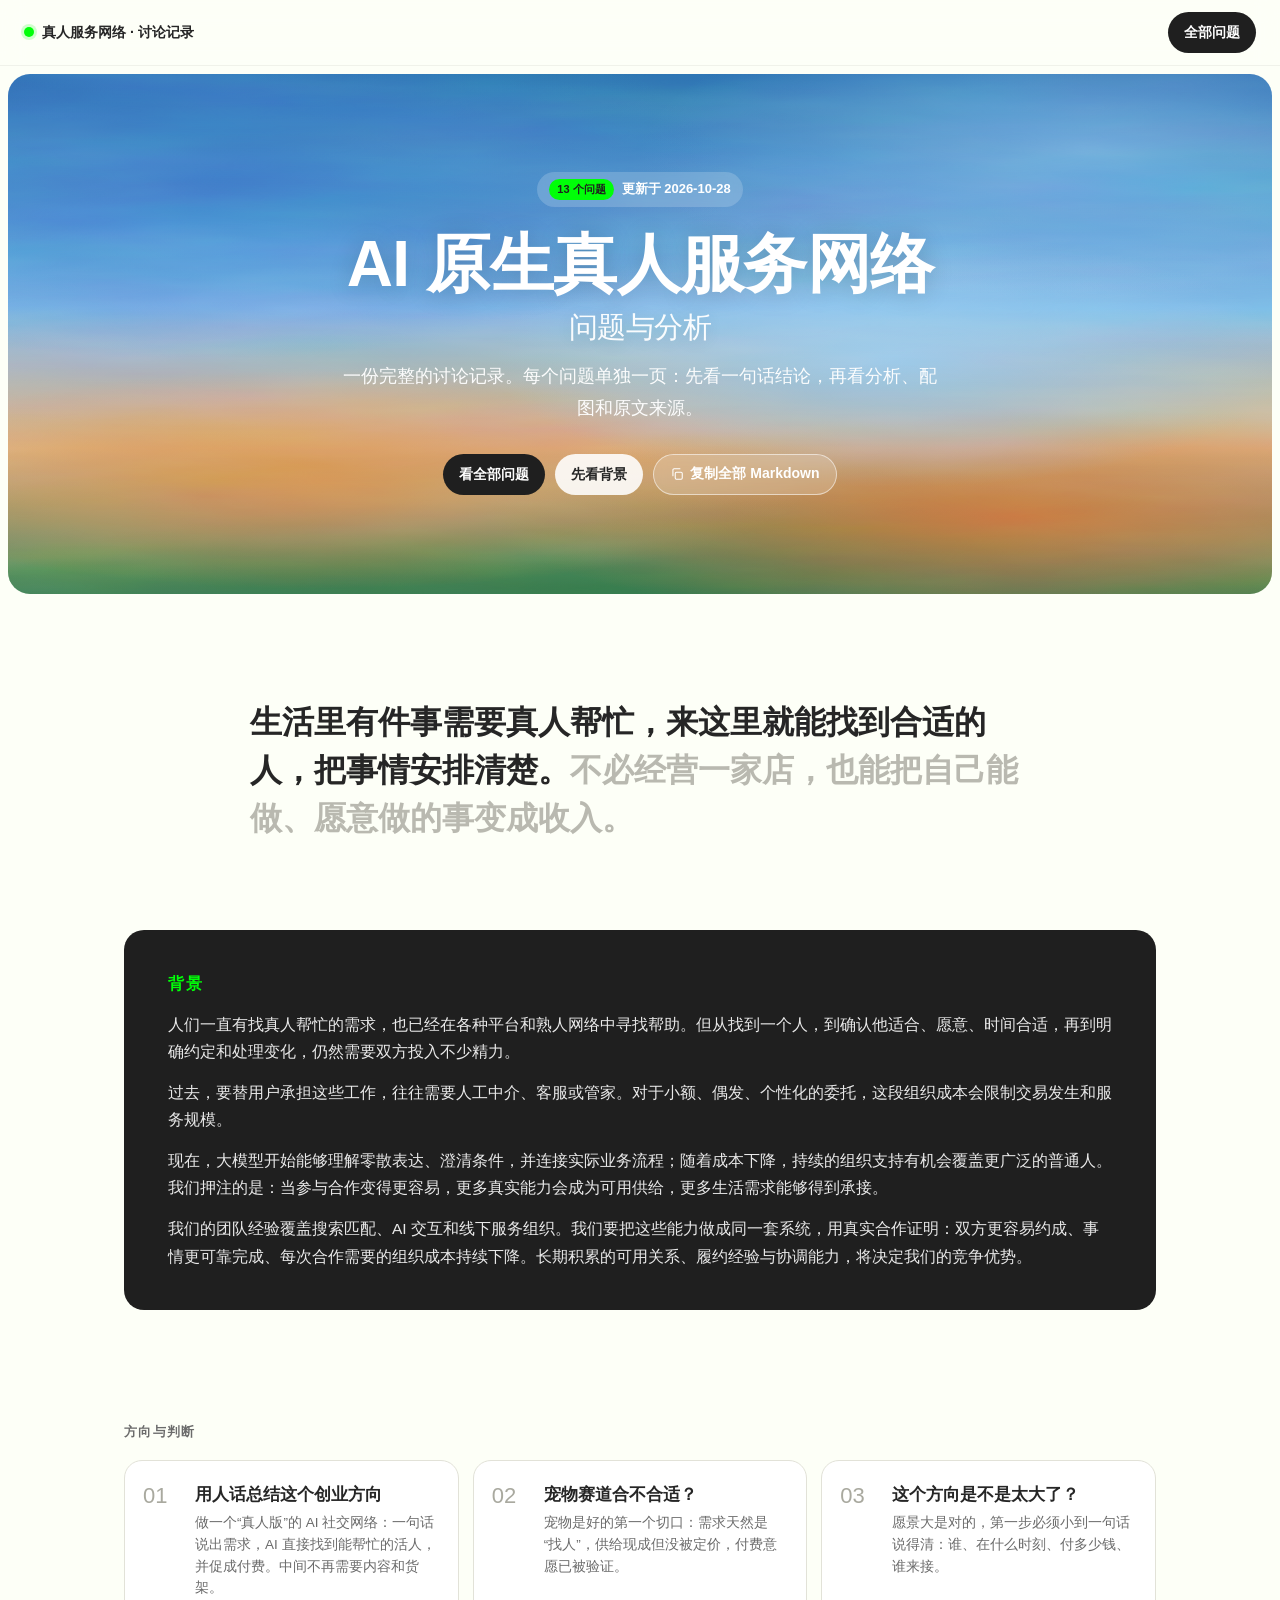
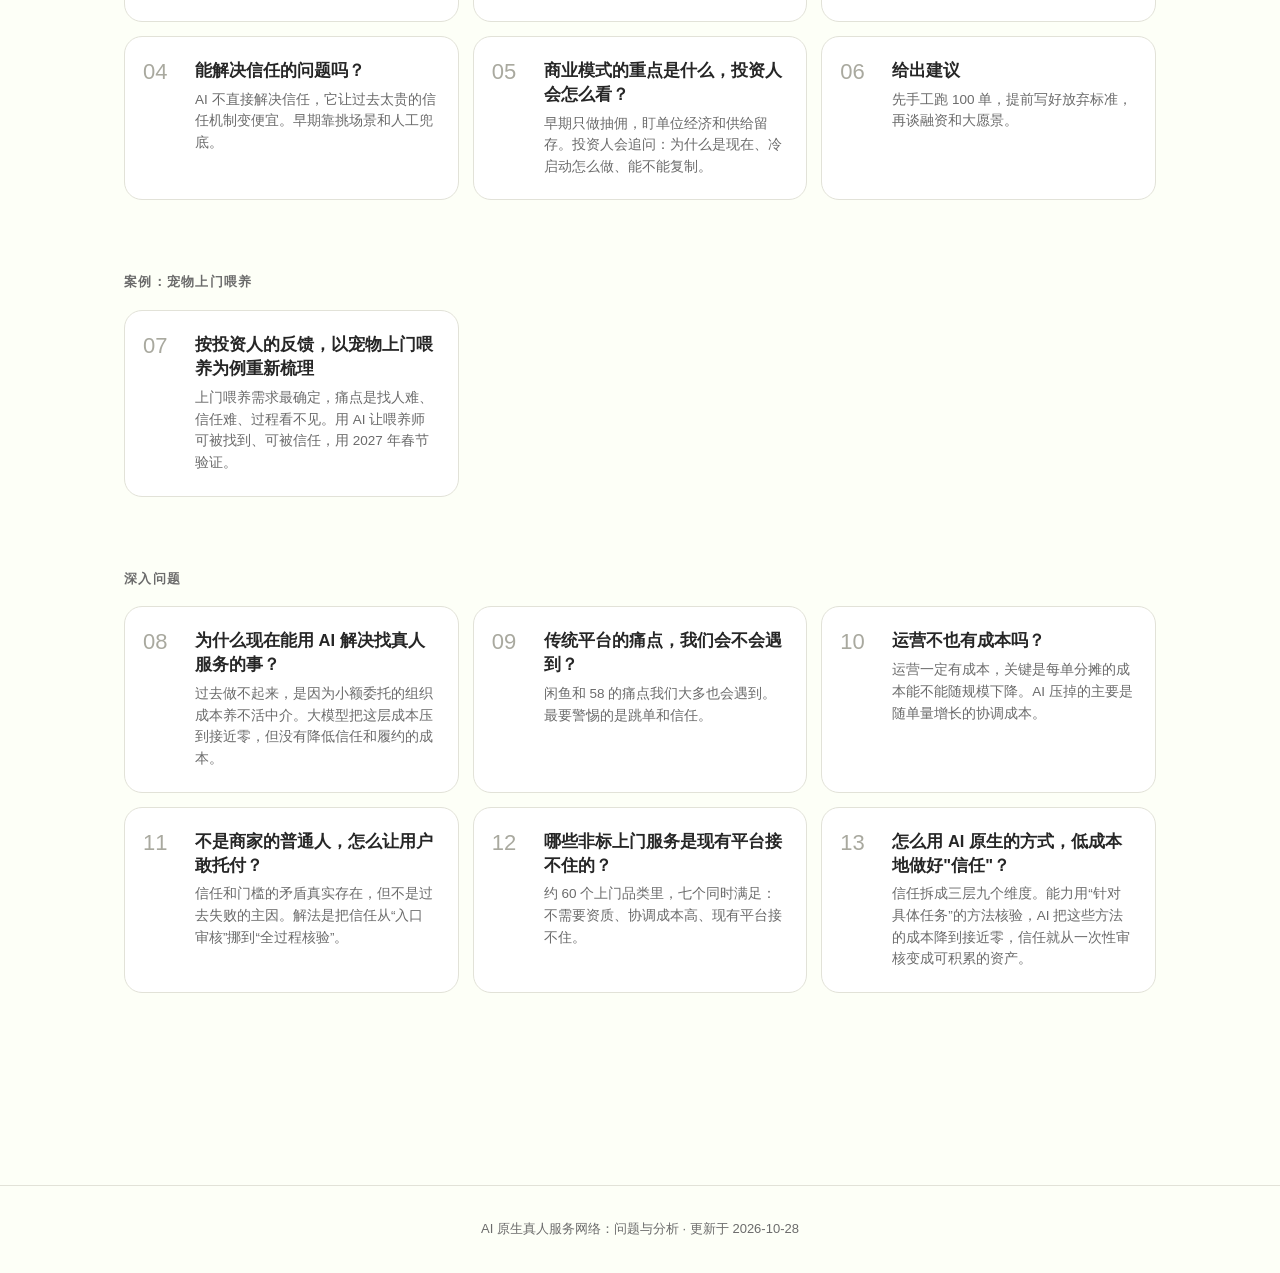
==== commit fc065524: "Add copy-as-Markdown buttons Co-Authored-By: Claude Opus 5.5 <noreply@anthropic.com>" ====
--- a/index.html
+++ b/index.html
@@ -11,7 +11,7 @@
 <div class="eyebrow"><b>13 个问题</b> 更新于 2026-10-28</div>
 <h1>AI 原生真人服务网络<span class="h1-sub">问题与分析</span></h1>
 <p>一份完整的讨论记录。每个问题单独一页：先看一句话结论，再看分析、配图和原文来源。</p>
-<div class="actions"><a class="pill dark" href="#index">看全部问题</a><a class="pill light" href="#background">先看背景</a></div>
+<div class="actions"><a class="pill dark" href="#index">看全部问题</a><a class="pill light" href="#background">先看背景</a><button type="button" class="copy-btn on-paint" data-copy="md-all" data-label="复制全部 Markdown">复制全部 Markdown</button></div>
 </div></header>
 <main class="home">
 <p class="statement">生活里有件事需要真人帮忙，来这里就能找到合适的人，把事情安排清楚。<span>不必经营一家店，也能把自己能做、愿意做的事变成收入。</span></p>
@@ -22,4 +22,995 @@
 <div id="index"><section class="group"><p class="label">方向与判断</p><div class="grid"><a class="card" href="q01.html"><span class="card-num">01</span><span class="card-title">用人话总结这个创业方向</span><span class="card-tldr">做一个“真人版”的 AI 社交网络：一句话说出需求，AI 直接找到能帮忙的活人，并促成付费。中间不再需要内容和货架。</span></a><a class="card" href="q02.html"><span class="card-num">02</span><span class="card-title">宠物赛道合不合适？</span><span class="card-tldr">宠物是好的第一个切口：需求天然是“找人”，供给现成但没被定价，付费意愿已被验证。</span></a><a class="card" href="q03.html"><span class="card-num">03</span><span class="card-title">这个方向是不是太大了？</span><span class="card-tldr">愿景大是对的，第一步必须小到一句话说得清：谁、在什么时刻、付多少钱、谁来接。</span></a><a class="card" href="q04.html"><span class="card-num">04</span><span class="card-title">能解决信任的问题吗？</span><span class="card-tldr">AI 不直接解决信任，它让过去太贵的信任机制变便宜。早期靠挑场景和人工兜底。</span></a><a class="card" href="q05.html"><span class="card-num">05</span><span class="card-title">商业模式的重点是什么，投资人会怎么看？</span><span class="card-tldr">早期只做抽佣，盯单位经济和供给留存。投资人会追问：为什么是现在、冷启动怎么做、能不能复制。</span></a><a class="card" href="q06.html"><span class="card-num">06</span><span class="card-title">给出建议</span><span class="card-tldr">先手工跑 100 单，提前写好放弃标准，再谈融资和大愿景。</span></a></div></section><section class="group"><p class="label">案例：宠物上门喂养</p><div class="grid"><a class="card" href="q07.html"><span class="card-num">07</span><span class="card-title">按投资人的反馈，以宠物上门喂养为例重新梳理</span><span class="card-tldr">上门喂养需求最确定，痛点是找人难、信任难、过程看不见。用 AI 让喂养师可被找到、可被信任，用 2027 年春节验证。</span></a></div></section><section class="group"><p class="label">深入问题</p><div class="grid"><a class="card" href="q08.html"><span class="card-num">08</span><span class="card-title">为什么现在能用 AI 解决找真人服务的事？</span><span class="card-tldr">过去做不起来，是因为小额委托的组织成本养不活中介。大模型把这层成本压到接近零，但没有降低信任和履约的成本。</span></a><a class="card" href="q09.html"><span class="card-num">09</span><span class="card-title">传统平台的痛点，我们会不会遇到？</span><span class="card-tldr">闲鱼和 58 的痛点我们大多也会遇到。最要警惕的是跳单和信任。</span></a><a class="card" href="q10.html"><span class="card-num">10</span><span class="card-title">运营不也有成本吗？</span><span class="card-tldr">运营一定有成本，关键是每单分摊的成本能不能随规模下降。AI 压掉的主要是随单量增长的协调成本。</span></a><a class="card" href="q11.html"><span class="card-num">11</span><span class="card-title">不是商家的普通人，怎么让用户敢托付？</span><span class="card-tldr">信任和门槛的矛盾真实存在，但不是过去失败的主因。解法是把信任从“入口审核”挪到“全过程核验”。</span></a><a class="card" href="q12.html"><span class="card-num">12</span><span class="card-title">哪些非标上门服务是现有平台接不住的？</span><span class="card-tldr">约 60 个上门品类里，七个同时满足：不需要资质、协调成本高、现有平台接不住。</span></a><a class="card" href="q13.html"><span class="card-num">13</span><span class="card-title">怎么用 AI 原生的方式，低成本地做好&quot;信任&quot;？</span><span class="card-tldr">信任拆成三层九个维度。能力用“针对具体任务”的方法核验，AI 把这些方法的成本降到接近零，信任就从一次性审核变成可积累的资产。</span></a></div></section></div>
 </main>
 <footer>AI 原生真人服务网络：问题与分析 · 更新于 2026-10-28</footer>
+<script type="text/markdown" id="md-all"># AI 原生真人服务网络：问题与分析
+
+> 一份完整的讨论记录：每个问题保留原话，下面是分析和结论。
+> 更新日期：2026-10-28
+
+## 背景
+
+人们一直有找真人帮忙的需求，也已经在各种平台和熟人网络中寻找帮助。但从找到一个人，到确认他适合、愿意、时间合适，再到明确约定和处理变化，仍然需要双方投入不少精力。
+
+过去，要替用户承担这些工作，往往需要人工中介、客服或管家。对于小额、偶发、个性化的委托，这段组织成本会限制交易发生和服务规模。
+
+现在，大模型开始能够理解零散表达、澄清条件，并连接实际业务流程；随着成本下降，持续的组织支持有机会覆盖更广泛的普通人。我们押注的是：当参与合作变得更容易，更多真实能力会成为可用供给，更多生活需求能够得到承接。
+
+我们的团队经验覆盖搜索匹配、AI 交互和线下服务组织。我们要把这些能力做成同一套系统，用真实合作证明：双方更容易约成、事情更可靠完成、每次合作需要的组织成本持续下降。长期积累的可用关系、履约经验与协调能力，将决定我们的竞争优势。
+
+---
+
+## 问题一：用人话总结这个创业方向
+
+> **原问题：** 抖音和小红书都赶上了智能终端、摄像头和流媒体的年代，但 AI 时代的新产品还没出来。应该有一种形态，让用户更低门槛地随时随地表达需求和想法，AI 理解、互动、匹配推荐。连接的不只是内容，而是能提供资源和帮助的活人和活人的 AI 分身。比如技术问题随时有牛人连线，挂号、跑腿、代办、交易、问答都可以，"我愿意为这个号出 1000 黄牛费""我愿意为这个专业问题付 200"。知乎、小红书、闲鱼、电商货架、推荐，都是过去的形态和技术。本质就是需求理解、现实世界的数字化、搜索或推荐完成连接。让每一个人的知识、经验、能力和资源都能被定价、被连接、被交易。想象互联网诞生的第一天就有现在的 AI 能力，我们会怎么做？用人话总结一下这个创业方向。
+
+**一句话：** 做一个"真人版"的 AI 社交网络，让任何人随时一句话找到能帮自己解决问题的活人，并且愿意为此付钱。
+
+1. **每个人把自己"喂"给 AI。** 你懂什么、会什么、手里有什么资源、能帮别人解决什么问题，都告诉自己的 AI 分身。不用写帖子、拍视频、开店铺、上架商品。
+2. **有需求的人一句话说出来。** 不用搜、不用刷、不用翻评论区和私信。
+3. **AI 理解需求、匹配真人、撮合成交。** 匹配到的不是内容、账号或商品，而是一个带着知识、经验、能力和资源的活人。
+
+**核心判断：** 过去所有平台都是先把现实世界变成内容或商品，再靠搜索和推荐让人去找，因为机器不懂人话。现在 AI 懂人话了，这一层中间物可以拿掉，需求和供给可以用自然语言直接对接。
+
+*配图：过去要经过内容和货架才能找到人，现在 AI 直接把需求对上真人。*
+
+**机会在两处：** 一是通用 agent 解决不了、需要真人在现实世界出手的事，比如挂号、跑腿、代办、找资源。二是过去没被定价、没被连接的个人能力。微信只能连熟人，知乎不收钱，闲鱼只认商品。
+
+| 平台 | 连接的是什么 | 供给方门槛 | 能否交易 |
+| --- | --- | --- | --- |
+| 知乎 | 回答内容 | 要会写 | 弱 |
+| 小红书 | 图文和视频内容 | 要会做内容、做号 | 弱，靠私信 |
+| 闲鱼、电商 | 上架的商品 | 要会上架、运营店铺 | 强 |
+| 微信 | 熟人 | 只能连熟人 | 靠转账 |
+| 本项目 | 带能力和资源的活人 | 会说话就行，AI 替他建分身 | 强，平台担保 |
+
+---
+
+## 问题二：宠物赛道合不合适？
+
+> **原问题：** 宠物赛道
+
+**结论：** 宠物是个好的第一个切口。
+
+- **需求天然是"找人"。** 猫突然不吃饭、出差一周谁来喂、新手养猫手忙脚乱。小红书上有一万篇帖子，但用户要的是现在有个懂的人帮他。
+- **供给现成且没被定价。** 宠物医助、资深养宠人、猫舍主理人、喂养师、训犬师，大量人有经验有时间，只能在群里免费答或者自己做号。
+- **付费意愿已被验证。** 线上问诊、上门喂猫、训犬课都已经是成熟交易，只是分散在不同 app 和微信群里。
+- **高频、情绪强、信任链短，人群集中。** 一次靠谱的服务，用户就会记住这个人。供需两端常常是同一批人。
+
+**要想清楚的坑：** 线上判断"要不要去医院"有医疗责任边界；第一批供给从哪来；线下履约一旦出事平台要兜底；和"在群里问"的差异必须在体验上立住，即说一句话，几分钟内有个对的人接上。
+
+---
+
+## 问题三：这个方向是不是太大了？
+
+> **原问题：** 这个方向是不是太大了
+
+**结论：** 作为愿景，大是对的。作为第一步，它太大了。
+
+*配图：愿景层层收窄，直到第一单能用一句话说清。*
+
+- **双边网络冷启动。** 两边都是零，这是最难的创业形态之一。
+- **"任何需求"等于没有需求。** 挂号、跑腿、问答、买房咨询，供给、定价、履约、信任机制都不一样。
+- **宠物本身也是一个赛道，不是一个产品。** 问诊、寄养、上门、训练、殡葬，每个都是独立生意。
+
+**怎么缩小：** 先想"一个自己会用、很快做得出来、能收到第一笔钱的东西"。只做一个场景，供给先手工找 20 个人，需求先在微信群或网页里跑，先验证两件事：用户愿不愿意为"快速连上一个对的人"付钱，这些人愿不愿意被这样定价和调度。
+
+**判断标准：** 能不能用一句话说清楚，第一个用户是谁，他在什么时刻打开你，付多少钱，谁来接。说得清，大小就合适。
+
+---
+
+## 问题四：能解决信任的问题吗？
+
+> **原问题：** 你觉得这个能解决信任的问题么？一个人把需求给另外一个人做，如何解决信任的问题呢
+
+**结论：** AI 本身不解决信任，解决信任的是机制。AI 能让一些过去太贵的机制变便宜。信任其实是四件事：
+
+| 信任类型 | 用户在担心什么 | 传统解法 | AI 能新加什么 |
+| --- | --- | --- | --- |
+| 能力 | 这个人是不是真的懂 | 认证、评分、看作品 | 录分身时就在"面试"他，服务后还能评估质量，可以持续低成本地核验 |
+| 履约 | 会不会跑路或敷衍 | 平台担保、押金、先款后货 | 帮助有限，主要靠老办法 |
+| 兜底 | 事没办好钱怎么办 | 平台退款和赔付 | 不是技术问题，早期由平台出钱兜底 |
+| 隐私和安全 | 信息交出去安不安全 | 平台规则 | 先对 AI 说，由 AI 决定给谁看、给看多少，相当于多一层代理 |
+
+- **选场景就是在选信任难度。** 线上问答主要是能力和兜底，上门服务最重的是履约和安全。
+- **早期信任靠人工。** 第一批供给者亲自筛，出了问题亲自处理。大众点评早期评价是编辑写的，Airbnb 早期创始人挨家拍照。
+- **信任是要用时间建的资产，** 不是上线前要想通的功能。
+
+---
+
+## 问题五：商业模式的重点是什么，投资人会怎么看？
+
+> **原问题：** 你觉得这个的商业模式上哪些是重点，如何从投资人角度去分析
+
+### 商业模式的重点
+
+- **收入来源早期只选一种。** 可选的有交易抽成、供给方付费、需求方会员。早期只做抽成，数据最诚实。
+- **生死指标是单位经济，不是 GMV。** 一单用户付多少、平台留多少、获客和人工花多少。早期一定亏，关键是随规模转正的路径说得清。
+- **供给方留存比需求方更重要。** 能让一个普通人每月稳定多赚两三千，模式就成立了一半。
+- **网络效应要被证明。** 供给越多匹配越准，用户越多供给越愿意来，而且这个飞轮不靠人工推。
+- **护城河靠时间堆。** 供给者分身和历史表现数据、用户需求历史、"急事找人靠谱"的品牌。
+
+*配图：网络效应的飞轮。投资人要看的是它能不能不靠人工推动。*
+
+### 投资人会问的六个问题
+
+1. **为什么是现在。** 过去让普通人把能力变成可被发现、可被定价的供给，要做号、做内容、做运营。现在 AI 替他做，门槛从"会做内容"降到"会说话"。
+2. **为什么是你。** 对目标人群和双边撮合的独特理解。
+3. **市场有多大。** 不报宠物市场总规模，要算"可以被线上连接和定价的服务"，再讲复制到其他垂类。
+4. **为什么大厂不做。** 内容、货架、店铺是它们的根基，让个人以活人身份被直接匹配，和它们的商业模型冲突。
+5. **冷启动怎么做。** 具体到城市、人数、渠道，最好已经手工跑过几十单。
+6. **能做多大。** 宠物跑通后，同一套"活人分身加 AI 匹配"要能复制到母婴、装修、求医、留学。
+
+**两个要提前准备的质疑：** "这不就是更好的在行吗？"答：那些是供给者自己上架，我们是 AI 替供给者建分身并主动匹配，进入成本差一个数量级。"AI 分身是不是噱头？"答：现阶段它的价值是降低录入门槛、做初筛，不是替代真人，是否核心要用数据回答。
+
+---
+
+## 问题六：给出建议
+
+> **原问题：** 以及给出建议
+
+- **先定三个决定。** 第一个产品只做一个场景；AI 分身先当内部工具，不当卖点；前 100 单全部人工兜底，不满意直接退。
+- **六到八周跑 100 单。** 先亲自找 20 到 30 个供给者，边聊边录分身；再用网页或小程序加微信搭最小系统，人工派单；每天盯响应时间、复购和供给者意愿。
+- **跑完要回答五个问题。** 用户为什么付钱而不是找熟人；多少人下了第二单；几个供给者主动要单；每单实际留多少钱、人工花多少时间；AI 的判断和匹配有多少要人工改。
+- **提前写好放弃标准。** 复购低于 15%，供给者第二个月留不住一半，用户等待时间降不下来，三条中两条就换场景。
+- **现在不要做的事。** 没有 100 单数据前不融资，对外只讲第一个场景，不先打磨分身的产品体验。
+- **把时间花在一线。** 前两个月应该在目标人群里、在供给者身边、亲自派单，而不是写代码。
+
+*配图：六到八周的节奏，最后按放弃标准做判断。*
+
+---
+
+## 问题七：按投资人的反馈，以宠物上门喂养为例重新梳理
+
+> **原问题：** 这个是投资人给的反馈（白板：① 需求 ② 现状 ③ Solution ④），要不你按照这个帮我重新梳理讲清楚。以宠物上门喂养为例，你帮我做这个吧。
+
+**一句话：** 上门喂养的需求最确定，痛点是找人难、信任难、过程黑箱。我们用 AI 把每个喂养师变成可被找到、可被信任的真人，用运营兜住信任，用 2027 年春节这一个窗口完成验证。
+
+*配图：按投资人白板的四块展开。*
+
+### ① 需求
+
+- **谁。** 一二线城市独居或小两口，养一到三只猫。猫换环境容易应激，只能请人上门。
+- **什么时刻。** 出差、回老家、春节和国庆长假，离家一到十天，提前三到七天找人。
+- **真正需求是放心。** 人要靠谱，不乱翻东西，不放跑猫，人在外地也知道家里什么情况。
+- **Agent 时代的需求。** 用户只说一句话："国庆 1 到 7 号，望京，两只猫，一只胆小，每天一次，60 一次以内。"剩下的全部由 AI 和真人一起完成。
+
+### ② 现状
+
+| 方式 | 流程 | 痛点 |
+| --- | --- | --- |
+| 找朋友帮忙 | 微信问朋友，给钥匙或密码 | 欠人情，不专业，节假日朋友也不在 |
+| 小红书或宠物群找个人喂养师 | 搜帖，看笔记，私信，聊价，加微信，转账 | 筛选累，真假难辨，没有担保 |
+| 平台下单 | 在美团、闲鱼或小程序下单，平台派单 | 不知道来的是谁，质量不稳 |
+| 送寄养 | 把猫送过去 | 猫应激，贵，有交叉感染风险 |
+
+三个核心痛点：找人难，信任难，过程黑箱。供给端也有痛：靠发内容获客，平时没单、节假日接不过来，口碑留在私信里。
+
+### ③ 方案
+
+- **技术：AI 做四件事。** 一句话下单并生成猫档案；帮喂养师整理成可被匹配的 AI 分身；按距离、档期、猫的情况和口碑推两三个具体的人并说明理由；每次上门打卡、视频、AI 日报，异常自动提醒。
+- **运营：信任靠这一层兜住。** 只做一个区，先招 20 到 30 个喂养师并亲自面试；钱先进平台，完成再结算，配保险，门锁密码按天授权；优先推同一个喂养师；春节前一个月开预约池。
+
+### ④ 商业与落地
+
+- **按单抽佣。** 一线平台价 50 到 80 元一次，我们取 60 元、春节 80 元，抽佣 20%，单个用户年贡献约 200 元（推算）。
+- **数据支撑。** 2026 年 1 月 58到家上门喂猫订单是上月的 9.2 倍（[光明网](https://economy.gmw.cn/2026-02/12/content_38592249.htm)）；选择专业上门喂养的宠主占 11.4% 且在上升（[央视网转载宠物行业白皮书](https://business.cctv.com/2026/01/05/ARTIdmv2AWmVeRVodaZYLOvQ260105.shtml)）；一线平台价 50 到 80 元，派单平台春节 70 到 80 元（[法治日报](https://finance.sina.com.cn/jjxw/2026-02-27/doc-inhpfhtu0926479.shtml)、[健康时报](https://c.m.163.com/news/a/KLQ7FU7R052583KJ.html)）；行业保险基本空白（[法治日报](https://finance.sina.com.cn/jjxw/2026-02-27/doc-inhpfhtu0926479.shtml)）；2027 年春节是 2 月 6 日（[香港天文台](https://www.hko.gov.hk/tc/gts/time/calendar/text/files/T2027c.txt)）。
+- **落地节奏。** 11 月招满 30 个喂养师跑 50 单；12 月开春节预约池；2027 年 1 月锁定 200 单；春节（2 月 6 日）后复盘。
+- **放弃标准。** 春节锁不到 100 单，或投诉率超过 5%，就回到线上问答重新切入。
+
+---
+
+## 问题八：为什么现在能用 AI 解决找真人服务的事？
+
+> **原问题：** 为什么现在能干用 AI 解决找真人服务的事？这里要看看为啥现在还没有类似的产品，是技术不行，还是伪需求？
+
+**结论：** 以前没做成，主要不是伪需求，也不全是技术不行，而是"组织一次小额委托"的成本太高，养不活中介。大模型把这部分成本压下来了，这是"为什么是现在"。但 AI 只降低了约人、谈人的成本，没有降低信任和履约的成本。
+
+### 需求一直存在
+
+闲鱼上的服务类交易、58 同城的家政维修、跑腿平台、宠物上门小程序，都证明有人愿意花钱找真人办事。
+
+### 过去的尝试死在成本结构上
+
+在行、分答、知乎 Live 这一波知识付费，国外的 TaskRabbit、Thumbtack，都做过"连接有能力的个人"。它们要么萎缩，要么退回到标准化、高客单的品类。
+
+- **小额、偶发、个性化的委托，组织成本和客单价不成比例。** 一个 60 元的上门喂猫，前面要问清楚需求、确认人合不合适、时间对不对、价钱多少，出了变化还要重新协调。过去这些只能靠客服、管家、中介来做，人工成本可能吃掉整单利润。
+- **所以平台只能做两种事。** 要么把服务标准化成商品，比如跑腿、保洁；要么只做信息展示，让用户自己去聊，比如闲鱼和 58。非标的、小额的委托一直没人承接。
+
+### 现在变化的是什么
+
+大模型能理解零散的表达，能追问、澄清、把需求变成明确的约定，还能接上下单、排期、通知这些业务流程，而且几乎不增加每单的边际成本。过去只有高客单才配得上的"管家式服务"，第一次可以覆盖普通人的小额委托。
+
+*配图：组织一次委托的六个环节交给 AI，上门履约仍然由人完成。*
+
+### 要诚实面对的三个风险
+
+- **AI 降的是协调成本，不是履约成本。** 上门那 30 分钟的人工省不掉。协调成本占比大的品类，AI 价值才大。
+- **AI 变不出供给。** 没有空闲的靠谱供给，匹配再准也没用。
+- **大平台也有 AI。** 我们的答案必须是"AI 加上积累下来的真人关系和履约数据"。
+
+**要用数据证明：** 每完成一单需要多少人工分钟，以及这个数是否随着单量上升持续下降。
+
+---
+
+## 问题九：传统平台的痛点，我们会不会遇到？
+
+> **原问题：** 传统这些平台如闲鱼、58 同城，他们面临哪些痛点？这些痛点我们会不会面临？面临的话有哪些可以尝试的解法？
+
+| 痛点 | 在闲鱼、58 上的表现 | 我们会不会遇到 | 可以尝试的解法 |
+| --- | --- | --- | --- |
+| 信息不真实 | 中介冒充个人，虚假信息，照片和本人对不上 | 会 | 供给少而精，只放亲自见过、实名、试过单的人；AI 在录分身和每次服务后持续核验 |
+| 跳单 | 聊上之后加微信私下交易，平台拿不到钱 | 会，而且更严重，因为我们鼓励长期合作 | 让平台在匹配之后仍然有用：担保、保险、日报、排期、纠纷处理；抽佣压低；盯住复购里有多少留在平台 |
+| 低频，留不住人 | 用户有事才来，办完就走 | 会 | 同一张真人网络跨品类；保留档案；节假日前主动提醒 |
+| 非标服务难控质量 | 服务好坏全凭运气，纠纷靠双方吵 | 会，上门服务更明显 | 交付拆成清单，打卡加视频加 AI 日报；先付款进平台，完成再结算；每单配保险 |
+| 供需时间错配 | 节假日约不到人，平时没单 | 会 | 提前开预约池，节假日动态定价，储备兼职供给，扩品类填平平时单量 |
+| 获客靠买流量 | 竞价排名，付钱的商家排前面，劣币驱逐良币 | 规模大了会 | 早期靠社区和转介绍；收入不来自供给方广告费，排序只看匹配和口碑 |
+| 规模大了人工成本上涨 | 自营模式人力很重 | 这正是我们押注能避开的 | 协调、客服、回访交给 AI，人工只处理异常；每月盯单均人工时间 |
+| 平台责任和监管 | 出事后平台和服务者互相推责任 | 会，消协已经在点名 | 明确平台是撮合和担保方；保险覆盖双方；主动对接行业标准 |
+
+**最值得担心的是跳单和信任。** 跳单和"沉淀长期关系"这个卖点天然冲突。用户和服务者熟了以后，平台必须持续提供他们自己做不到的东西，比如担保、保险、排期和跨品类找人。
+
+**给投资人的一句话：** 找真人帮忙的需求一直都在，过去做不起来，是因为小额委托的组织成本太高，养不活中介。大模型让这层组织成本接近零。AI 只解决协调，信任和履约还要靠运营一单单做出来。所以我们的壁垒不是模型，而是积累下来的可用真人关系、履约数据和协调能力。
+
+---
+
+## 问题十：运营不也有成本吗？
+
+> **原问题：** 运营不也有成本么
+
+**结论：** 对，而且早期会花得很多。关键不是有没有运营成本，而是每一单分摊到的运营成本会不会随规模持续下降。
+
+| 运营成本 | 和单量的关系 | AI 能不能降 | 怎么让它变小 |
+| --- | --- | --- | --- |
+| 沟通协调：问需求、找人、确认时间、改约 | 每单都有 | 能，这是 AI 主要替代的部分 | 常规情况交给 AI，人只看例外 |
+| 客服和回访 | 每单都有 | 大部分能 | AI 日报和自动回访，人只处理投诉 |
+| 供给招募和审核 | 按人算，一次性 | 只能降一点 | 服务者留得越久，分摊到每单越少 |
+| 纠纷和事故处理 | 按出事次数算 | 降不了处理本身 | 更好的筛人和履约记录压低出事率 |
+| 保险和赔付 | 每单都有 | 降不了 | 履约记录好了，和保险公司谈更低费率 |
+
+**算一笔账（全是假设，前 100 单要用真实数据替换）：**
+
+| 项目 | 纯人工 | AI 承担常规协调后 |
+| --- | --- | --- |
+| 每单协调和客服时间 | 约 20 分钟 | 约 3 分钟 |
+| 按每小时 50 元人力折算 | 约 17 元 | 约 2.5 元 |
+| 招募一个服务者花 3 小时，一年接 100 单，每单分摊 | 约 1.5 元 | 约 1.5 元 |
+| 平台每单收入 | 60 到 80 元 | 60 到 80 元 |
+
+*配图：AI 改变的主要是第一项：随单量增长的协调和客服成本。*
+
+- **服务者流失率高，招募就摊不薄。** 供给留存既是体验问题，也是成本问题。
+- **保险和赔付是硬成本。** 只能靠出事率下降和规模议价来降。
+- **早期人工投入是必须的。** 这是在买第一批信任和数据。
+
+**传统平台走了两个极端。** 闲鱼几乎不做运营，成本低但信任解决不了；58到家这类自营模式运营很重，成本降不下来。我们押注中间那条路：信任相关的运营由人做，而且做重；协调相关的运营交给 AI，越做越轻。
+
+---
+
+## 问题十一：不是商家的普通人，怎么让用户敢托付？
+
+> **原问题：** 如何让不是商家的普通人，也能让自己的真实能力和空闲时间，变成别人敢托付、能办成的可靠服务？用户会不会担心"不是商家的普通人怎么能让他相信"？传统做法一般是重人工运营，然后审核商家资质，但这样做门槛又高了。这个矛盾点是不是现在还没有出现类似产品最核心的点？从 AI Native 的方式来解决，有没有一些新的解法？
+
+**结论：** 这个矛盾真实存在，但它不是过去类似产品失败的首要原因。更深的问题是，传统做法把信任全押在"入门那一刻"的静态审核上，结果门槛抬高了，安全也没换来。过去这类平台萎缩，直接原因更多是跳单、低频和季节性、获客烧钱、服务者身份的劳动纠纷。AI 原生的解法，是把信任从"入口一次审核"挪到"全过程持续核验"：入口门槛低，按风险逐级开放，履约全程留证，用行为数据持续更新信誉，出了事平台按单兜底。
+
+*配图：信任从入口一次审核，挪到全过程持续核验。*
+
+### 证据一：高门槛没有换来安全
+
+- **Rover 和 Wag 的通过率很低，但照样出事。** Rover 2013 年自称只接受约 15% 的申请人 [1]，华尔街日报报道 Wag 通过率约 5% [2]。可 CBS 仍然找到 14 个宠物在照看期间死亡的家庭，其中 12 起涉及 Rover [3]。Rover 也承认不核实资料内容，不和保姆见面 [4]。
+- **滴滴乐清案，静态审核全部通过。** 嫌疑人背调、真实证件、人脸识别都通过了。真正的预警信号是作案前一天另一名乘客的投诉，客服承诺两小时回复，却没有处理 [5]。
+- **猫巷这类国内平台的门槛高在收费上。** 宠托师要 3 年养宠经验、芝麻分大于 650，交 99 元认证费和 500 元保证金。从业者吐槽"你想赚上门喂猫的 40 元，他们却想赚你的 500 元" [6]。
+
+### 证据二：过去失败的真正原因
+
+- **跳单。** Homejoy 最受欢迎的保洁员攒够固定客户后离开平台，剩下的质量越来越差 [7]。一项发表在 Management Science 的随机实验发现，平台把声誉评分做好以后，双方信任增强，私下交易反而更多 [8]。猪八戒网约 90% 的交易在匹配后转到平台外 [8]。
+- **低频和季节性。** 国内同一批宠托师，春节和国庆的收入能差十倍 [9]。pidan 2019 年春节单量超出预期，临时招的人一半没来，有用户的钥匙找不到了 [10]。
+- **服务者身份的劳动纠纷。** Homejoy 官方给出的关停原因是四起"保洁员该不该算员工"的诉讼 [11]。
+
+### 证据三：普通人也能被信任，前提是"保障加评价加复购"
+
+- **用户确实担心，但已经在自己想办法。** 国内宠物主普遍要求宠托师全程录视频，或者在家装摄像头 [12]。这说明"过程可验证"是现成的需求。
+- **Rover 跑通了。** 它的供给全是普通人。2022 年 42% 的新用户来自口碑，60% 在 12 个月内复购，营销支出占收入比例从 2018 年的 82% 降到 21% [13]。它明确把平台担保当作让交易留在平台内的工具 [13]。
+- **按风险分层，比一刀切抬门槛更有效。** 闲鱼对芝麻分超过 600 的用户开放"先收钱后发货"，转化率提升 133%，低分用户照样按正常流程交易 [14]。Airbnb 只拦截高风险预订，派对报告率下降超过 50% [15]。
+
+### AI 原生的五个解法
+
+| 解法 | 怎么做 | 先例 | AI 起什么作用 |
+| --- | --- | --- | --- |
+| 低门槛进入，按风险逐级开放 | 新人先接低风险的单，履约记录好再解锁更高风险的单 | 闲鱼信用分档 [14]；Airbnb 高风险预订拦截 [15] | 实时给每一单评估风险，决定谁能接 |
+| AI 结构化面试替代人工审核 | 实名核验后，AI 用 20 分钟问真实案例，判断经验和责任心 | 7 万人随机实验：AI 面试组录用率高 12%，30 天留存高 17% [16] | 把人工面试的成本降到接近零，门槛不必靠收费抬高 |
+| 履约全程留证 | 每次上门打卡、定位、视频，AI 核对时间、地点、画面是否一致，生成日报 | Uber 用手机传感器识别异常停车 [17]；宠物主本来就要求录视频 [12] | 自动核验和总结，异常立即提醒主人 |
+| 行为数据驱动的动态信誉，加投诉硬时限 | 不看星级，看准时率、留证完整度、回头客、投诉；投诉两小时内必须处置并暂停接单 | Rover 97% 都是五星，星级已无区分度 [13]；滴滴乐清案教训 [5] | 持续给每个人打分，发现异常信号 |
+| 平台按单担保 | 每单配宠物意外和财物保障，出事平台先赔 | Rover Guarantee 最高赔 2.5 万美元 [13]；Thumbtack 退款保障 [18] | 用履约数据给每单定价，越守约的人保障成本越低 |
+
+**这五个解法同时在解决跳单。** 担保、留证、日报和信誉积累，都只有在平台内交易才有。用户和喂养师熟了以后，留在平台上仍然比私下交易更划算。
+
+### 落到宠物上门喂养（建议，需要用前 100 单验证）
+
+| 级别 | 怎么达到 | 能接什么单 |
+| --- | --- | --- |
+| 新手 | 实名核验、AI 面试、线上培训，不收认证费和保证金 | 家里有摄像头、智能锁临时密码、白天的单次上门；系统加强抽查 |
+| 认证 | 完成 5 单无投诉，留证完整 | 多日连续单、需要交接钥匙的单 |
+| 资深 | 完成 30 单，有回头客 | 喂药、老年猫、春节高峰优先派单 |
+
+- **早期仍然要线下见面。** 第一批 30 个喂养师我们亲自见，AI 面试的作用是把规模化以后的审核成本降下来。
+- **身份核验不能只靠人脸。** Gartner 预测到 2026 年，30% 的企业会因为深度伪造不再信任单一的人脸核验 [19]。可以接入国家"网号、网证"，它能在不暴露明文身份的前提下核验身份 [20]。
+
+### 一句话
+
+普通人能不能被托付，不取决于入口审得多严，而取决于过程看不看得见、出了事有没有人兜。AI 让持续核验和按单担保变得足够便宜，门槛就可以放低，供给才能真正来自普通人。
+
+### 来源
+
+1. [StrictlyVC，Rover 审核通过率，2013-10-03](https://strictlyvc.com/2013/10/03/rover-dogs-tale/)
+2. [Marketplace，转述华尔街日报 Rover 与 Wag 通过率，2017-10-13](https://www.marketplace.org/2017/10/13/why-its-so-hard-qualify-dog-walker/)
+3. [WINK/CBS，Rover 保姆照看期间宠物死亡调查，2019-04-17](https://www.winknews.com/news/national/dog-s-death-under-care-of-rover-sitter-raises-questions-about-app-s-screening-policies/article_5e892db1-da62-5326-8d56-356110858c16.html)
+4. [CBS LA，宠物保姆应用的风险，2018-11-18](https://www.cbsnews.com/losangeles/news/pet-sitter-apps-dangers/)
+5. [澎湃新闻，滴滴关于乐清案的声明，2018-08-25](https://www.thepaper.cn/newsDetail_forward_2380047)
+6. [新快报，新浪转载，宠托师平台门槛，2024-10-18](https://finance.sina.com.cn/tech/roll/2024-10-18/doc-incswtrt5708801.shtml)
+7. [Hagiu & Wright，Marketplace Leakage，2023-03](https://www.andreihagiu.com/Leakage%20Final.pdf)
+8. [Platform Papers，信任与平台去中介化，2022-08-16](https://platformpapers.substack.com/p/trust-and-platform-disintermediation)
+9. [虎嗅，宠物上门行业现状，2026-10-08](https://www.huxiu.com/article/4895955.html)
+10. [新浪科技，pidan 春节事件，2019-02-16](https://tech.sina.com.cn/i/2019-02-16/doc-ihqfskcp5719478.shtml)
+11. [SFist，Homejoy 关停，2015-07-17](https://sfist.com/2015/07/17/cleaning_service_startup_homejoy_sh/)
+12. [人民网上海，宠物上门服务调查，2025-02-05](http://sh.people.com.cn/n2/2025/0205/c176737-41126728.html)
+13. [Rover 2022 年报，美国证监会文件，2023-03-09](https://www.sec.gov/Archives/edgar/data/1826018/000182601823000015/rovr-20221231.htm)
+14. [极客公园，闲鱼信用速卖，2017-12-20](https://www.geekpark.net/news/225239)
+15. [Airbnb Newsroom，反派对技术，2024-05-21](https://news.airbnb.com/airbnb-cracks-down-on-holiday-weekend-parties-with-anti-party-technology)
+16. [Jabarian 等，AI 语音面试大规模实验，2025](https://brianjabarian.org/voiceai)
+17. [TechSpot，Uber RideCheck，2019-09-18](https://www.techspot.com/news/81953-uber-rolls-out-ridecheck-safety-feature-across-us.html)
+18. [Thumbtack Guarantee](https://www.thumbtack.com/guarantee)
+19. [Gartner，深度伪造与身份核验，2024-02-01](https://web.archive.org/web/2024/https://www.gartner.com/en/newsroom/press-releases/2024-02-01-gartner-predicts-30-percent-of-enterprises-will-consider-identity-verification-and-authentication-solutions-unreliable-in-isolation-due-to-deepfakes-by-2026)
+20. [国家网信办，网号网证管理办法，2025-05-23](https://www.cac.gov.cn/2025-05/23/c_1749711107835487.htm)
+
+---
+
+## 问题十二：哪些非标上门服务是现有平台接不住的？
+
+> **原问题：** 有空可以让 Opus 帮忙调研一下现在全网这种非标上门服务需求都有哪些类，然后把协调成本占比大的品类整理一下（也就是不需要资质认证的），我们可以和现有平台错位竞争。需要尽量详细，跨越各大内容和找工作的平台。后面只要用户有个性化需求，找不到平台能解决，我希望一下就能想到我们。
+
+**结论：** 三路调研覆盖内容社区、交易服务、找工作兼职三类平台，合并去重后约 60 个上门或到场品类。同时满足"不需要资质、协调成本占比高、现有平台接不住"的，集中在七个品类：宠物上门照看、陪诊、老人临时帮手和陪伴、上门做饭、临时带娃和伴读、整理收纳和搬家打包、非标跑腿代办。这七个在三路调研里都进了前十。它们的共同点是：需求一句话说不清，要多轮沟通，要把家门、老人、孩子或宠物交给陌生人，而现有平台要么是派单，要么只展示信息，交易最后都落到私信加微信。
+
+**要如实看到的一点：** 美团已经在用 AI 承接非标跑腿，把需求分成六类，原话是"对话替代表单"，目的是让"非标、个性化的需求也能被承接" [1]。大平台也看到了这件事，我们不能只靠"用了 AI"取胜。
+
+*配图：左上的绿框是错位竞争区：协调成本高，现有平台覆盖弱。*
+
+### 怎么筛的
+
+1. **不需要资质。** 有法定准入或持证要求的直接排除，比如电工、燃气、开锁备案、导游、学科家教、兽医上门诊疗、游泳教学。
+2. **协调成本占比高。** 服务本身单价不高，但描述需求、确认能力、约时间、改约、现场判断、交接钥匙这些环节很重。
+3. **现有平台接不住。** 大平台靠派单就能跑通的标准品类不碰，比如同城急送、日常保洁、家电清洗、代驾。
+
+### 品类全景
+
+| 大类 | 品类 | 资质 | 协调成本 | 现有平台覆盖 | 判断 | 代表来源 |
+| --- | --- | --- | --- | --- | --- | --- |
+| 宠物 | 上门喂猫、遛狗、短期照看 | 不需要 | 极高 | 弱，多在社交平台私约 | 切入 | [澎湃](https://m.thepaper.cn/newsDetail_forward_32611241)、[扬子晚报](https://www.yangtse.com/news/txs/202610/t20261003_399377.html) |
+| 宠物 | 家庭寄养 | 不需要 | 高 | 弱 | 观察 | [人民网](http://finance.people.com.cn/n1/2026/0116/c1004-40646604.html) |
+| 宠物 | 上门洗护 | 不需要 | 中 | 中，盒马、滴滴在做 | 观察 | [腾讯新闻](https://news.qq.com/rain/a/20250123A06L3W00)、[IT之家](https://www.ithome.com/0/905/325.htm) |
+| 宠物 | 上门诊疗 | 需要执业兽医 | — | — | 回避 | [执业兽医管理办法](https://www.beijing.gov.cn/zhengce/zhengcefagui/202303/t20230310_2933831.html) |
+| 照护 | 陪诊（非医疗） | 不需要，国标为推荐性 | 极高 | 弱，大厂刚入局 | 切入 | [新华网](https://www.news.cn/20260706/04916effd0a34b20ad8b092b647950c4/c.html)、[36氪](https://www.36kr.com/p/3845275806006146) |
+| 照护 | 老人陪伴、"共享儿女"、代探视 | 不需要 | 极高 | 弱 | 切入 | [光明网](https://m.gmw.cn/2026-10/20/content_1304577447.htm)、[澎湃](https://m.thepaper.cn/newsDetail_forward_34303468) |
+| 照护 | 上门洗头、理发 | 未查到要求 | 高 | 弱，靠短视频获客 | 观察 | [光明网](https://m.gmw.cn/toutiao/2026-07-02/content_1304517622.htm) |
+| 照护 | 上门助浴 | 新工种，未见强制持证 | 高 | 机构为主 | 观察 | [腾讯新闻](https://news.qq.com/rain/a/20241219A040HW00)、[上海市政府](https://www.shanghai.gov.cn/nw12344/20250317/87dbab7b44174c6c956dfdac52575b05.html) |
+| 照护 | 医院护工、月嫂、育儿嫂 | 体检和培训要求 | 高 | 强，家政平台 | 回避 | [中新网](https://www.chinanews.com.cn/sh/2025/09-27/10490377.shtml)、[天鹅到家招股书](https://www.sec.gov/Archives/edgar/data/1798255/000119312521207533/d143830df1.htm) |
+| 家庭 | 上门做饭、私厨、年夜饭 | 不需要，自办健康证 | 极高 | 弱 | 切入 | [界面](https://www.jiemian.com/article/8370780.html)、[光明网](https://m.gmw.cn/2026-02/19/content_1304348305.htm)、[澎湃](https://www.thepaper.cn/newsDetail_forward_24477641) |
+| 家庭 | 整理收纳、断舍离 | 不需要 | 极高 | 弱，平台只有套餐 | 切入 | [新华网](http://www.news.cn/2023-03/16/c_1129437596.htm)、[新浪](https://finance.sina.com.cn/roll/2025-01-05/doc-inecvvxh7216023.shtml) |
+| 家庭 | 日式搬家、打包、小型搬抬、清运 | 不需要 | 高 | 中，货运平台卖车不卖人 | 切入 | [界面](https://www.jiemian.com/article/15234491.html)、[央广](http://m.cnr.cn/shanghai/news/zq/20230703/t20230703_526312931.html) |
+| 家庭 | 家具组装、挂装、窗帘（不含涉电） | 不需要 | 高 | 中，万师傅、鲁班以商家单为主 | 观察 | [21财经](https://m.21jingji.com/article/20240612/herald/905c06e54a8e2c10ae810809b3b8b652_zaker.html)、[TaskRabbit](https://www.taskrabbit.com/cost-guides/assemble-furniture) |
+| 家庭 | 非电气小修小补、管道疏通 | 不需要 | 高 | 口碑差，现场加价普遍 | 观察 | [新华网](http://www.news.cn/fortune/20251128/28a2ed6a172b4ec2a9766387b677fc5b/c.html)、[腾讯新闻](https://news.qq.com/rain/a/20240918A00ZK700) |
+| 家庭 | 电工、燃气、空调高处安装、开锁 | 需要持证或备案 | — | — | 回避 | [特种作业规定](https://yjglj.sh.gov.cn/xxgk/xxgkml/zcfg/bmgz/20251222/9486734494654dbc8fae9231e0cd2fa5.html)、[燃气条例](http://www.nea.gov.cn/2017-11/03/c_136725213.htm) |
+| 家庭 | 日常保洁、家电清洗 | 不需要 | 中 | 强 | 不碰 | [新浪](https://finance.sina.com.cn/roll/2026-02-05/doc-inhkuptc5717208.shtml)、[人民网](http://finance.people.com.cn/n1/2025/1028/c1004-40591513.html) |
+| 儿童 | 临时带娃、伴读、陪写作业 | 不需要，避开学科辅导 | 极高 | 弱，校园群加中介 | 切入 | [北京日报](https://xinwen.bjd.com.cn/content/s686b3263e4b0aabe0a034c2c.html)、[厦门网](https://news.xmnn.cn/xmxw/202607/t20260723_441399.html) |
+| 儿童 | 学科家教 | 受"双减"政策限制 | — | — | 回避 | [教育部](http://www.moe.gov.cn/srcsite/A29/202109/t20210908_560508.html) |
+| 跑腿 | 非标代办、代排队、代祭扫 | 不需要，涉证件要谨慎 | 极高 | 中，美团、UU 有"万能帮" | 切入 | [中青网](http://news.cyol.com/gb/shenghuo/articles/2026-09/23/content_xa0WPqTwNG.html)、[新浪](http://client.sina.com.cn/news/2026-05-26/doc-inhzffss1481138.shtml)、[虎嗅](https://m.huxiu.com/article/3304992.html) |
+| 跑腿 | 同城急送、帮买帮取 | 不需要 | 低 | 强 | 不碰 | [新浪](https://finance.sina.com.cn/wm/2026-03-18/doc-inhrmihm7409029.shtml)、[央广](https://tech.cnr.cn/techgd/20260326/t20260326_527563327.shtml) |
+| 跑腿 | 代挂号、代抢票 | 违法风险 | — | — | 回避 | [新华网](https://www.news.cn/20260706/04916effd0a34b20ad8b092b647950c4/c.html)、[搜狐](https://www.sohu.com/a/1054443059_348734) |
+| 运动 | 羽毛球、网球陪练，陪爬山 | 不需要 | 高 | 弱 | 观察 | [腾讯新闻](https://news.qq.com/rain/a/20250512A02EMV00)、[腾讯新闻](https://news.qq.com/rain/a/20240714A021W900) |
+| 运动 | 拿证后陪驾 | 驾培备案灰色地带 | — | — | 回避 | [腾讯新闻](https://news.qq.com/rain/a/20240716A056IV00)、[驾培管理规定](https://www.gov.cn/gongbao/content/2022/content_5734808.htm) |
+| 拍摄 | 陪拍、约拍、旅拍跟拍 | 不需要 | 高 | 弱，私下交易无合同 | 观察 | [中青网](http://news.cyol.com/gb/xiaofei/articles/2026-09/17/content_pQx6JYugb8.html)、[界面](https://www.jiemian.com/article/8427938.html) |
+| 拍摄 | 上门化妆、跟妆 | 未查到要求 | 高 | 弱 | 观察 | [网易](https://m.163.com/dy/article/J3BRDIN80530KB7U.html) |
+| 婚礼 | 职业伴娘、婚礼督导、婚礼帮手 | 不需要 | 高 | 弱，但供给严重过剩 | 观察 | [腾讯新闻](https://news.qq.com/rain/a/20231005A02XUU00)、[澎湃](https://www.thepaper.cn/newsDetail_forward_24802506) |
+| 陪伴 | 付费搭子、陪逛展 | 不需要 | 高 | 弱 | 谨慎，灰色风险高 | [杭州网](https://news.hangzhou.com.cn/shxw/content/2026-10/26/content_9354232.htm)、[中华网](https://news.china.com/socialgd/10000169/20261012/49788933.html) |
+| 陪伴 | 地陪、陪游讲解 | 需要导游证 | — | — | 回避 | [旅游法](https://zwgk.mct.gov.cn/zfxxgkml/zcfg/fl/202105/t20210526_924763.html)、[光明网](https://m.gmw.cn/2025-06/09/content_1304055612.htm) |
+| 出行 | 代驾 | 需要驾照，已高度标准化 | 低 | 强 | 不碰 | [中国新闻周刊](https://www.inewsweek.cn/observe/2026-02-28/29081.shtml)、[新华网](https://app.xinhuanet.com/news/article.html?articleId=20260423048f708eb871498e81c708d2d5800a3e) |
+
+### 优先的七个品类
+
+| 品类 | 价格 | 需求证据 | 最费协调的环节 | 现有平台为什么接不住 |
+| --- | --- | --- | --- | --- |
+| 宠物上门照看 | 30 到 100 元一次 | 58到家 2026 年 1 月上门喂猫订单是上月的 9.2 倍 [2]；上海相关小红书笔记超过 120 万篇 [3] | 交接钥匙和密码、多日排班、每次拍视频反馈 | 派单处理不了宠物性格和病史问答、钥匙交接和过程证明；交易多在微信，出事"说不清" [4] |
+| 陪诊 | 半天约 200 到 300 元 | 2025 年全国 740.6 万人次，相关企业 1063 家 [5] | 和医院号源同步、临时延时、病历和医嘱交接 | 个人陪诊师"咨询的人不少，但每周只成几单" [6]；推荐性国标的服务主体是机构，个人缺少可信的组织形式 [7] |
+| 老人陪伴和临时帮手 | 300 元一小时，或按月包 | 空巢老人超过 1.8 亿，独居超过 3800 万 [8] | 子女远程下单、老人现场接受，三方协调；身份和话术设计 | 跑腿平台的履约者不是按陪伴角色设计的；没有背景筛查和保险 [8] |
+| 上门做饭 | 4 道菜 66 到 88 元，包月 1800 到 2500 元 | 北京一位私厨发帖后不到一周 40 多人咨询 [9] | 菜单口味、谁买食材、厨房条件、女性从业者的安全筛选 | 主要靠社交平台私约；家政平台只把它当附属类目 [10] |
+| 临时带娃和伴读 | 30 到 80 元一小时 | 小红书发帖不到一天收到大量回复；校园陪读群不少满 500 人 [11] | 互相核验身份、排班、每日反馈 | 中介收 1200 元只给大学生 400 元；基本是口头约定加微信转账 [11] |
+| 整理收纳和搬家打包 | 120 到 200 元一小时 | 58 上整理收纳岗位需求翻番 [12]；头部收纳师业务量同比增长 30% [13] | 必须先上门评估；日式搬家估 5 立方装车变 12 立方 [14] | 平台只卖固定套餐，评估靠私聊；货运平台卖车不卖"人加拆装加清运" |
+| 非标跑腿代办 | 代探视 50 元，看监控 5 小时 300 元 | 闲鱼服务类订单一年增长 87%，跑腿代办是最热品类之一 [15]；UU 注册跑腿员超过 1200 万 [16] | 每单内容不同要一单一议价；涉及钥匙和证件要判断风险 | 骑手按配送设计，处理不了等候、改时、现场决策；美团自己承认用户"不了解跑腿服务边界" [1] |
+
+### 三个值得注意的信号
+
+- **协调成本有硬数据。** 天鹅到家上市文件写明有 3,288 名外包顾问和客服，行业流程"大多靠人工和电话" [17]。啄木鸟 2024 年上半年约 657 万单，同期消费者投诉 45.3 万宗，大部分和价格有关 [18][19]，两数相除约 6.9%（推算）。
+- **线下供给比线上稀缺。** 灵活用工平台上，新媒体推广岗位是 935.5 人抢一个，生活和居民服务岗只有 9.4 人抢一个 [20]。供给的瓶颈在线下，这正是普通人能补上的。
+- **潜在供给池已经很大。** 2025 年闲鱼上有 1962 万卖家发布技能服务 [21]，闲鱼服务的年度购买用户 3800 万，同比增长 67.8% [22]。这些人缺的不是平台，而是可信的组织方式和稳定的单子。
+
+### 怎么让用户"一下就想到我们"
+
+用户记住的不会是一张品类清单，而是一句承诺。我们的承诺可以是：**说不清、找不到、不放心的事，说一句话交给我们。**
+
+1. **一个入口接所有个性化需求。** 不让用户先选品类，直接说需求。能接的立刻匹配；暂时接不了的也记下来，由人工兜底或告诉用户为什么接不了。这些"没人能接的需求"本身就是最有价值的数据，告诉我们下一个品类开哪个。
+2. **用两三个高频品类先养成习惯。** "什么都能办"如果没有高频场景支撑，用户不会记住。宠物上门照看、老人临时帮手、非标跑腿代办频次相对高，适合当锚点；做饭、收纳、带娃作为同一批供给的扩展。
+3. **每一单都留下"放心"的证据。** 和美团这类大平台拉开差距的，不是能不能理解需求，而是用户能不能放心把家门、老人、孩子交出去。第十一个问题里的逐级开放、履约留证、按单担保，是这里的核心。
+4. **同一个人能跨品类服务。** 喂过你家猫的人，下次可以帮你收纳、陪你家老人去医院。用户记住的是"那个靠谱的人在这个平台上"，这也是大平台按品类派单做不到的。
+
+### 来源
+
+1. [新浪，美团用 AI 承接非标跑腿，2026-05-26](http://client.sina.com.cn/news/2026-05-26/doc-inhzffss1481138.shtml)
+2. [光明网，58到家春节数据，2026-02-12](https://economy.gmw.cn/2026-02/12/content_38592249.htm)
+3. [新民晚报，上海宠物上门喂养，2025-02-14](https://paper.xinmin.cn/html/xmwb/2025-02-14/5/204092.html)
+4. [扬子晚报，宠物上门喂养纠纷，2026-10-03](https://www.yangtse.com/news/txs/202610/t20261003_399377.html)
+5. [新华网，陪诊服务调查，2026-07-06](https://www.news.cn/20260706/04916effd0a34b20ad8b092b647950c4/c.html)
+6. [交汇点新闻，陪诊副业，2025-05-20](https://jsnews.jschina.com.cn/jsyw/202505/t20250520_s682bbed1e4b0e2f2f54c26f4.shtml)
+7. [人民网，陪诊国家标准发布，2026-08-28](http://society.people.com.cn/n1/2026/0828/c1008-40787514.html)
+8. [光明网，"共享儿女"调查，2026-10-20](https://m.gmw.cn/2026-10/20/content_1304577447.htm)
+9. [界面新闻，上门做饭，2022-11-11](https://www.jiemian.com/article/8370780.html)
+10. [天鹅到家上市招股书，美国证监会，2021-07-02](https://www.sec.gov/Archives/edgar/data/1798255/000119312521207533/d143830df1.htm)
+11. [北京日报，大学生上门陪读，2025-07-07](https://xinwen.bjd.com.cn/content/s686b3263e4b0aabe0a034c2c.html)
+12. [时代周报，58到家劳动者与需求数据，2024-12-18](https://time-weekly.com/post/317118)
+13. [投中网，收纳师春节业务，2025-01-26](https://www.chinaventure.com.cn/news/116-20250126-384939.html)
+14. [界面新闻，日式搬家纠纷，2026-10-24](https://www.jiemian.com/article/15234491.html)
+15. [腾讯新闻，闲鱼服贸会发布服务类订单数据，2026-09-09](https://news.qq.com/rain/a/20260909A0A41P00)
+16. [中国青年网，跑腿代办新业态，2026-09-23](http://news.cyol.com/gb/shenghuo/articles/2026-09/23/content_xa0WPqTwNG.html)
+17. [天鹅到家上市招股书，美国证监会，2021-07-02](https://www.sec.gov/Archives/edgar/data/1798255/000119312521207533/d143830df1.htm)
+18. [新浪财经，啄木鸟投诉数据，2025-03-19](https://finance.sina.com.cn/jjxw/2025-03-19/doc-ineqeans5934995.shtml)
+19. [腾讯新闻，啄木鸟订单量，2024-10-29](https://news.qq.com/rain/a/20241029A054WY00)
+20. [品玩，劳科院与青团社灵活就业报告，2025-04-28](https://www.pingwest.com/a/304333)
+21. [中国财经，闲鱼副业数据，2025-12-26](https://m.cnfin.com/hg-lb//zixun/20251226/4356867_1.html)
+22. [人民网，闲鱼服务消费数据，2025-09-12](http://finance.people.com.cn/n1/2025/0912/c1004-40562861.html)
+
+### 附：全部调研来源
+
+以下是三路调研实际打开过的全部网页，按调研方向分组，日期为原文发布日期。
+
+#### 一、内容和社区平台
+
+**平台总体**
+
+- [腾讯新闻，闲鱼服贸会发布：服务类订单一年增长 87%，2026-09-09](https://news.qq.com/rain/a/20260909A0A41P00)
+- [中国青年网，跑腿代办新业态与 UU 跑腿规模，2026-09-23](http://news.cyol.com/gb/shenghuo/articles/2026-09/23/content_xa0WPqTwNG.html)
+- [腾讯新闻，陪伴经济规模与国金证券数据，2026-08-27](https://news.qq.com/rain/a/20260827A05YMX00)
+- [豆瓣小组搜索：搭子、上门喂养等小组规模，2026-10-28 抓取](https://www.douban.com/group/search?cat=1019&q=搭子)
+
+**医疗和照护边缘**
+
+- [新华网，陪诊服务人次、企业数与号贩子案例，2026-07-06](https://www.news.cn/20260706/04916effd0a34b20ad8b092b647950c4/c.html)
+- [大洋网，广州陪诊价格，2025-04-10](https://news.dayoo.com/society/202504/10/140000_54810756.htm)
+- [澎湃，陪诊行业调查，2025-05-20](https://m.thepaper.cn/newsDetail_forward_30840073)
+- [澎湃，陪诊师新职业，2022-08-19](https://m.thepaper.cn/newsDetail_forward_19497799)
+- [光明网，陪诊纠纷与病理切片赔偿，2025-07-21](https://m.gmw.cn/2025-07/21/content_1304088535.htm)
+- [光明网，"共享儿女"调查，2026-10-20](https://m.gmw.cn/2026-10/20/content_1304577447.htm)
+- [澎湃，"外包儿女"服务，2026-10-21](https://m.thepaper.cn/newsDetail_forward_34303468)
+- [光明网，上门洗头和理发，2026-07-02](https://m.gmw.cn/toutiao/2026-07-02/content_1304517622.htm)
+
+**家庭生活**
+
+- [界面，上门做饭和私厨，2022-11-11](https://www.jiemian.com/article/8370780.html)
+- [光明网，春节上门做年夜饭，2026-02-19](https://m.gmw.cn/2026-02/19/content_1304348305.htm)
+- [腾讯新闻，年夜饭私厨收入，2026-02-16](https://news.qq.com/rain/a/20260216A03C5200)
+- [新华网，整理收纳师与培训乱象，2023-03-16](http://www.news.cn/2023-03/16/c_1129437596.htm)
+- [新浪，整理收纳价格，2023-10-19](https://city.sina.cn/finance/2023-10-19/detail-imzrrhpp2092091.d.html)
+- [界面，日式搬家纠纷，2026-10-24](https://www.jiemian.com/article/15234491.html)
+- [腾讯新闻，小修小补"居民有需求、师傅没生意"，2024-09-18](https://news.qq.com/rain/a/20240918A00ZK700)
+- [新浪，家具组装价格（营销性文章，仅供参考），2026-10-20](https://k.sina.cn/article_7879995992_1d5af325806801ehl6.html)
+- [广州本地宝，低压电工证要求，2026-03-15](http://gz.bendibao.com/peixun/2026315/peixun366286.shtml)
+- [潮新闻，杭州验房师，2023-02-15](https://tidenews.com.cn/news.html?id=756166)
+- [点新闻，香港代看房，2025-05-21](https://www.dotdotnews.com/a/202505/21/AP682ca27de4b0a242bf018f1c.html)
+
+**宠物**
+
+- [澎湃，春节 9 天接 100 多单喂猫，2026-02-14](https://m.thepaper.cn/newsDetail_forward_32611241)
+- [新民晚报，上海宠物上门喂养，2025-02-14](https://paper.xinmin.cn/html/xmwb/2025-02-14/5/204092.html)
+- [杭州网，杭州上门喂猫价格，2024-02-06](https://hznews.hangzhou.com.cn/jingji/content/2024-02/06/content_8686107.htm)
+- [21财经，国庆宠物上门订单增长，2026-10-04](https://m.21jingji.com/article/20261004/herald/fdefa5b8cb5ebc44b323f839270183ca.html)
+- [中国青年报，美团上门遛狗喂猫搜索增长，2026-01-05](https://zqb.cyol.com/pc/content/202601/05/content_420779.html)
+- [腾讯新闻，宠物上门洗护，2025-01-23](https://news.qq.com/rain/a/20250123A06L3W00)
+
+**儿童和教育**
+
+- [北京日报，大学生上门陪读，2025-07-07](https://xinwen.bjd.com.cn/content/s686b3263e4b0aabe0a034c2c.html)
+- [厦门网，暑期临时带娃，2026-07-23](https://news.xmnn.cn/xmxw/202607/t20260723_441399.html)
+- [腾讯新闻，替课产业链（已排除），2025-11-24](https://news.qq.com/rain/a/20251124A02PUT00)
+
+**运动陪伴**
+
+- [腾讯新闻，运动陪练和陪爬山，2025-05-12](https://news.qq.com/rain/a/20250512A02EMV00)
+- [阳光网，陪练与陪拍价格，2025-05-14](https://dzb.sunnews.cn/m/html/2025-05/14/content_830436.htm)
+- [观察者网，陪爬山与地陪，2025-05-07](https://www.guancha.cn/qiche/2025_05_07_774922.shtml)
+- [新浪，马拉松私人配速，2025-04-02](https://news.sina.com.cn/s/2025-04-02/doc-inertmqx9695456.shtml)
+- [腾讯新闻，拿证后陪驾，2024-07-16](https://news.qq.com/rain/a/20240716A056IV00)
+- [《机动车驾驶员培训管理规定》，2022](https://www.gov.cn/gongbao/content/2022/content_5734808.htm)
+
+**社交陪伴和搭子**
+
+- [中华网，搭子调查与骗局，2026-10-12](https://news.china.com/socialgd/10000169/20261012/49788933.html)
+- [杭州网，付费搭子与陪练，2026-10-26](https://news.hangzhou.com.cn/shxw/content/2026-10/26/content_9354232.htm)
+- [新浪，地陪收入与纠纷，2025-03-16](https://finance.sina.cn/tech/2025-03-16/detail-inepwhpa1364997.d.html)
+- [光明网，地陪资质问题，2025-06-09](https://m.gmw.cn/2025-06/09/content_1304055612.htm)
+- [36氪，地陪生意，2023-04-20](https://www.36kr.com/p/2222370032141696)
+- [《旅游法》文本](https://zwgk.mct.gov.cn/zfxxgkml/zcfg/fl/202105/t20210526_924763.html)
+
+**拍摄、婚礼和代办**
+
+- [中青网，陪拍纠纷，2026-09-17](http://news.cyol.com/gb/xiaofei/articles/2026-09/17/content_pQx6JYugb8.html)
+- [界面，旅拍和约拍，2022-11-21](https://www.jiemian.com/article/8427938.html)
+- [网易，上门约妆，2024-05-29](https://m.163.com/dy/article/J3BRDIN80530KB7U.html)
+- [腾讯新闻，职业伴娘供过于求，2023-10-05](https://news.qq.com/rain/a/20231005A02XUU00)
+- [澎湃，职业伴娘，2023-08-21](https://m.thepaper.cn/newsDetail_forward_24300641)
+- [界面，兼职婚礼督导（页面未标日期）](https://m.jiemian.com/article/10181456.html)
+- [澎湃，代祭扫，2025-04-07](https://m.thepaper.cn/newsDetail_forward_30579463)
+- [虎嗅，代排队团队，2024-07-31](https://m.huxiu.com/article/3304992.html)
+- [搜狐，演唱会代抢票被刑拘（已排除），2026-07-24](https://www.sohu.com/a/1054443059_348734)
+
+#### 二、交易和本地服务平台
+
+**海外平台类目参照**
+
+- [TaskRabbit 服务类目，2026-10-28 抓取](https://www.taskrabbit.com/services)
+- [TaskRabbit 使用流程](https://www.taskrabbit.com/how-it-works)
+- [Thumbtack 服务列表，存档 2026-07-08](https://web.archive.org/web/20260708014247/https://www.thumbtack.com/more-services)
+- [Thumbtack 使用流程，存档 2026-10-23](https://web.archive.org/web/20261023142142/https://www.thumbtack.com/how-it-works)
+- [Airtasker 类目与近 30 天发单量](https://www.airtasker.com/categories/)
+- [Airtasker 使用流程](https://www.airtasker.com/how-it-works/)
+- [Care.com 首页，存档 2026-10-24](https://web.archive.org/web/20261024021350/https://www.care.com/)
+- [Rover 首页，存档 2026-10-26](https://web.archive.org/web/20261026212540/https://www.rover.com/)
+
+**国内平台类目和规模**
+
+- [58同城北京生活服务频道](https://bj.58.com/shenghuo.shtml)
+- [58同城北京首页](https://bj.58.com/)
+- [天鹅到家官网](https://www.daojia.com/)
+- [天鹅到家上市招股书，2021-07-02](https://www.sec.gov/Archives/edgar/data/1798255/000119312521207533/d143830df1.htm)
+- [新浪，美团用 AI 承接非标跑腿，2026-05-26](http://client.sina.com.cn/news/2026-05-26/doc-inhzffss1481138.shtml)
+- [美团新闻，2024-03-21](https://www.meituan.com/news/NN240321060008678)
+- [新浪，春节保洁订单，2026-02-05](https://finance.sina.com.cn/roll/2026-02-05/doc-inhkuptc5717208.shtml)
+- [网易，宠物上门，2026-02-11](https://www.163.com/dy/article/KLG95O5J05199NHJ.html)
+- [搜狐，UU 跑腿无障碍助手，2023-10-22](https://www.sohu.com/a/730320519_121375869)
+- [中华网，UU 跑腿万能帮手数据，2026-01-09](https://hea.china.com/articles/20260109/202601091794581.html)
+- [闪送官网](https://www.ishansong.com/)
+- [新浪，闪送 2025 年订单，2026-03-18](https://finance.sina.com.cn/wm/2026-03-18/doc-inhrmihm7409029.shtml)
+- [京东秒送官网](https://www.imdada.cn/)
+- [达达 2024 年业绩公告，2025-03-06](https://www.sec.gov/Archives/edgar/data/1793862/000110465925021123/tm258212d1_ex99-1.htm)
+- [电商派，京东服务，2026-04-29](https://www.pai.com.cn/p/01kqc31wrbxa7eysa1zg2nb7fy)
+- [新浪，京东春节家政订单，2026-02-03](https://tech.sina.cn/2026-02-03/detail-inhkpqxe7347809.d.html)
+- [IT之家，滴滴宠物上线，2025-12-16](https://www.ithome.com/0/905/325.htm)
+- [新浪，滴滴宠物出行，2025-05-15](https://finance.sina.com.cn/roll/2025-05-15/doc-inewruvw0010915.shtml)
+- [e代驾关于我们，存档 2026-06-07](https://web.archive.org/web/20260607073108/http://edaijia.cn/aboutus.html)
+- [中国新闻周刊，e代驾春节订单，2026-02-28](https://www.inewsweek.cn/observe/2026-02-28/29081.shtml)
+- [新华网，代驾投诉，2026-04-23](https://app.xinhuanet.com/news/article.html?articleId=20260423048f708eb871498e81c708d2d5800a3e)
+- [人民网，闲鱼服务消费，2025-09-12](http://finance.people.com.cn/n1/2025/0912/c1004-40562861.html)
+- [腾讯新闻，闲鱼陪伴类服务，2025-06-12](https://news.qq.com/rain/a/20250612A04YIO00)
+- [新浪，闲鱼代跑腿骗局，2025-11-05](http://finance.sina.com.cn/jjxw/2025-11-05/doc-infwhzpy9734763.shtml)
+- [货拉拉 2025 年订单，21财经，2026-04-30](https://www.21jingji.com/article/20260430/herald/736161128bb2596312e59be739034999.html)
+- [新华网，家政行业规模，2026-07-21](http://www.xinhuanet.com/fortune/20260721/90fe8929bc79478f8147d33445e41ccc/c.html)
+- [央广，即时配送规模，2026-03-26](https://tech.cnr.cn/techgd/20260326/t20260326_527563327.shtml)
+
+**维修安装**
+
+- [新浪，啄木鸟规模与导流，2024-10-22](https://finance.sina.com.cn/jjxw/2024-10-22/doc-inctkvpe1800008.shtml)
+- [新浪，啄木鸟投诉数据，2025-03-19](https://finance.sina.com.cn/jjxw/2025-03-19/doc-ineqeans5934995.shtml)
+- [新浪，啄木鸟争议订单，2025-04-03](https://finance.sina.com.cn/jjxw/2025-04-03/doc-inervuvx2849031.shtml)
+- [腾讯新闻，啄木鸟订单量，2024-10-29](https://news.qq.com/rain/a/20241029A054WY00)
+- [北京日报，啄木鸟抽成，2025-03-17](https://xinwen.bjd.com.cn/content/s67d7ed97e4b068c68f111ff3.html)
+- [澎湃，央视 3·15 曝光啄木鸟，2025-03-16](https://m.thepaper.cn/newsDetail_forward_30409207)
+- [人民网，整改一年后仍乱收费，2026-03-13](http://society.people.com.cn/n1/2026/0313/c1008-40681721.html)
+- [财闻，啄木鸟单均价，2025-03-16](https://www.caiwennews.com/article/1371616.shtml)
+- [万师傅 App Store 页面](https://apps.apple.com/cn/app/id6449211492)
+- [21财经，鲁班到家，2024-06-12](https://m.21jingji.com/article/20240612/herald/905c06e54a8e2c10ae810809b3b8b652_zaker.html)
+- [搜狐，电诉宝社区服务投诉榜，2026-01-23](https://m.sohu.com/a/979285359_120491808)
+- [新浪，江苏消保委家电服务调查，2023-10-25](https://finance.sina.com.cn/jjxw/2023-10-25/doc-imzsiftk2117257.shtml)
+- [新华网，地图里的虚假维修商户，2024-08-28](http://www.news.cn/fortune/20240828/eb25f33cb59c475e897a515b83b98267/c.html)
+- [新华网，假冒"官方售后"，2025-11-28](http://www.news.cn/fortune/20251128/28a2ed6a172b4ec2a9766387b677fc5b/c.html)
+- [江苏检察，开锁乱收费，2026-06-24](https://www.jsjc.gov.cn/yaowen/202606/t20260624_1339534.shtml)
+- [淄博司法局，开锁投诉，2026-05-07](https://sfj.zibo.gov.cn/art/2026/5/7/art_10777_2999232.html)
+- [华龙网，开锁现场加价，2026-06-24](https://www.cqnews.net/web/content_1519295269574381568.html)
+
+**家政照护、搬运和宠物**
+
+- [人民网，58到家一月需求数据，2026-01-16](http://finance.people.com.cn/n1/2026/0116/c1004-40646604.html)
+- [人民网，家电清洗需求，2025-10-28](http://finance.people.com.cn/n1/2025/1028/c1004-40591513.html)
+- [中国日报，家电清洗，2024-04-28](http://cn.chinadaily.com.cn/a/202404/28/WS662ddbbaa3109f7860ddb676.html)
+- [新浪，整理收纳价格，2025-01-05](https://finance.sina.com.cn/roll/2025-01-05/doc-inecvvxh7216023.shtml)
+- [投中网，收纳师春节业务，2025-01-26](https://www.chinaventure.com.cn/news/116-20250126-384939.html)
+- [上海市政府，上门助浴政策，2025-03-17](https://www.shanghai.gov.cn/nw12344/20250317/87dbab7b44174c6c956dfdac52575b05.html)
+- [腾讯新闻，春节保洁涨价，2026-02-11](https://news.qq.com/rain/a/20260211A01JC000)
+- [中国消费者报，深度保洁纠纷，存档 2024-01-24](https://web.archive.org/web/2026/https://www.ccn.com.cn/Content/2024/01-24/1708005454.html)
+- [腾讯新闻，天鹅到家黑猫投诉，2023-12-13](https://news.qq.com/rain/a/20231213A0154T00)
+- [黑猫投诉单条案例，2023-06-19](https://tousu.sina.com.cn/complaint/view/17367088375)
+- [新华网，上门做饭，2025-05-20](http://www.news.cn/fortune/20250520/0f7180f33ea3461ebe3668ab4ec0df03/c.html)
+- [央广，上门做饭纠纷，2026-03-30](https://www.cnr.cn/mspd/yw/20260330/t20260330_527567195.shtml)
+- [36氪，陪诊行业，2026-06-09](https://www.36kr.com/p/3845275806006146)
+- [杭州网，陪诊价格，2025-04-04](https://news.hangzhou.com.cn/shxw/content/2025-04/04/content_8967130_0.htm)
+- [央视网，宠物行业白皮书，2026-01-05](https://business.cctv.com/2026/01/05/ARTIdmv2AWmVeRVodaZYLOvQ260105.shtml)
+- [光明网，58到家春节宠物数据，存档 2026-02-12](https://web.archive.org/web/2026/https://economy.gmw.cn/2026-02/12/content_38592249.htm)
+- [中华网，北京商报宠物上门，2026-02-12](https://finance.china.com/xiaofei/13004691/20260212/49246380.html)
+- [扬子晚报，宠物上门喂养纠纷，2026-10-03](https://www.yangtse.com/news/txs/202610/t20261003_399377.html)
+- [腾讯新闻，搬家坐地起价，2021-02-25](https://news.qq.com/rain/a/20210225A076CV00)
+- [央广，假冒搬家公司，2023-07-03](http://m.cnr.cn/shanghai/news/zq/20230703/t20230703_526312931.html)
+- [北京新闻，跑腿丢件赔付，2025-06-29](https://m.bjnews.com.cn/detail/1751163324168759.html)
+- [天府财经，闪送投诉，2022-12-02](https://www.tfcaijing.com/article/page/78535730625050583746622f7639696c714670554a413d3d)
+- [腾讯新闻，上门按摩 3·15，2025-12-31](https://news.qq.com/rain/a/20251231A06U0400)
+- [野马财经，上门按摩投诉，2024-04-19](https://www.yemacaijing.com/index/view/id/77127.html)
+
+**资质和法规**
+
+- [《特种作业人员安全技术培训考核管理规定》转载，2026-02-05](https://www.qiyelaw.com/rule/2026/0205/1053.html)
+- [《城镇燃气管理条例》，2017-11-03](http://www.nea.gov.cn/2017-11/03/c_136725213.htm)
+- [江西开锁备案规定，2020-07-30](https://www.zgq.gov.cn/zgqxxgk/c108296/202007/461204a1559744e38a878d80fad663cf.shtml)
+- [北京开锁名录制，2016-02-05](https://www.chinanews.com.cn/m/sh/2016/02-05/7748979.shtml)
+- [上海开锁业不再属特种行业，2026-08-12](https://finance.sina.cn/2026-08-12/detail-ininarrc3411914.d.html)
+- [《家庭服务业管理暂行办法》](https://www.gov.cn/gongbao/content/2013/content_2361575.htm)
+- [《道路运输条例》，2023-07-20 修订版](https://jtgl.beijing.gov.cn/jgj/jgxx/flfg/xzfg/744068629/index.html)
+- [《国家职业资格目录（2021年版）》](https://www.gov.cn/zhengce/zhengceku/2021-12/03/content_5655553.htm)
+- [家政服务员体检要求，2020-06-23](https://www.gov.cn/zhengce/zhengceku/2020-06/25/content_5521792.htm)
+- [医疗护理员管理，2019-07-26](https://www.gov.cn/zhengce/zhengceku/2019-11/18/content_5453052.htm)
+- [陪诊国家标准发布，人民网陕西，2026-08-28](http://sn.people.com.cn/n2/2026/0828/c186331-41679828.html)
+- [《道路交通安全法实施条例》第二十条](https://gaj.beijing.gov.cn/wsgs/zqxx/xzcfqd/202004/t20200407_1792718.html)
+- [陪练身份未定，北京日报，2024-09-18](https://xinwen.bjd.com.cn/content/s66ea067be4b0c25b287b94e1.html)
+- [《动物诊疗机构管理办法》，2022-10-01](https://www.gov.cn/zhengce/2022-10/01/content_5721340.htm)
+- [《执业兽医和乡村兽医管理办法》，2023-03-10](https://www.beijing.gov.cn/zhengce/zhengcefagui/202303/t20230310_2933831.html)
+- [《中医养生保健服务规范（试行）》，2023-05-06](http://www.natcm.gov.cn/zxyjhyssmzyys/gongzuodongtai/2023-05-06/30455.html)
+- [教育部学科类培训隐形变异查处，2021-09-06](http://www.moe.gov.cn/srcsite/A29/202109/t20210908_560508.html)
+- [《食品安全法》第四十五条，2024-12-20](https://zyk.bjhd.gov.cn/jbdt/auto4504_56266/auto4504_53332/auto4504/auto4504/202412/t20241220_4749866.shtml)
+- [澎湃，个人上门做饭无需食品许可，2023-09-04](https://www.thepaper.cn/newsDetail_forward_24477641)
+- [《即时配送服务规范》，2023-03-24](http://www.cflp.org.cn/lhhzq/202303/24/601982.shtml)
+- [整理收纳师为新增工种，澎湃，2021-03-07](https://www.thepaper.cn/newsDetail_forward_11597468)
+- [代驾驾龄地方标准，中新网，2012-05-19](https://www.chinanews.com.cn/auto/2012/05-19/3900761.shtml)
+- [心理咨询与治疗边界，浙江卫健委](https://wsjkw.zj.gov.cn/art/2020/6/9/art_1229123416_861612.html)
+- [甲醛检测需 CMA，市场监管总局，2024](https://www.samr.gov.cn/zw/zfxxgk/fdzdgknr/rkjcs/art/2024/art_d3ccd34c96e7467a8e3e2c2f3003f781.html)
+- [白蚁防治单位条件，2022-01-25](https://www.gov.cn/zhengce/2022-01/25/content_5712062.htm)
+
+#### 三、找工作和兼职平台
+
+**灵活用工宏观数据**
+
+- [澎湃，灵活就业规模历史，2022-05-31](https://m.thepaper.cn/baijiahao_18361079)
+- [国家统计局，灵活就业约 2 亿人，2022-01-17](https://www.stats.gov.cn/sj/sjjd/202302/t20230202_1896579.html)
+- [人民日报，新就业形态劳动者 8400 万，2023-03-27](http://paper.people.com.cn/rmrb/html/2023-03/27/nw.D110000renmrb_20230327_5-01.htm)
+- [国家统计局，2024 年农民工监测调查，2025-04-30](https://www.stats.gov.cn/sj/zxfb/202504/t20250430_1959523.html)
+- [品玩，劳科院与青团社灵活就业报告，2025-04-28](https://www.pingwest.com/a/304333)
+- [中国日报，青团社用户规模，2022-04-01](https://cn.chinadaily.com.cn/a/202204/01/WS62469b42a3101c3ee7ace860.html)
+- [暨南大学，智联新型灵活就业报告，2025-04-16](https://iesr.jnu.edu.cn/2025/0416/c17210a834071/page.htm)
+- [时代周报，58到家劳动者与需求，2024-12-18](https://time-weekly.com/post/317118)
+- [北京人社局，零工市场撮合数据，2026-05-25](https://rsj.beijing.gov.cn/zmsxw/xwsl/202605/t20260525_4664415.html)
+- [光明网，北京小时最低工资，2025-07-24](https://m.gmw.cn/2025-07/24/content_1304091713.htm)
+- [新浪，企业灵活用工使用率，2022-01-02](https://finance.sina.com.cn/chanjing/cyxw/2022-01-02/doc-ikyakumx7846325.shtml)
+- [中新网北京，退休人员再就业意愿，2022-10-18](https://www.bj.chinanews.com.cn/news/2022/1018/88330.html)
+- [新浪，快手快聘新增蓝领用户，2025-06-20](https://finance.sina.cn/2025-06-20/detail-infatvry5997738.d.html)
+
+**平台与从业者**
+
+- [央视，家政从业规模，2024-01-22](https://news.cctv.com/2024/01/22/ARTIB1xloGMjmGoOdTSSpRCr240122.shtml)
+- [国办发〔2019〕30 号，湖南省政府转载](http://www.hunan.gov.cn/zqt/zcsd/201906/t20190616_13643217.html)
+- [央广，闲鱼服务消费，2025-09-12](https://tech.cnr.cn/techgd/20250912/t20250912_527358761.shtml)
+- [中国财经，闲鱼副业数据，2025-12-26](https://m.cnfin.com/hg-lb//zixun/20251226/4356867_1.html)
+- [齐鲁壹点，宠物上门从业者，2026-10-09](https://www.ql1d.com/general/28182919.html)
+- [中国日报，喂猫价格，2025-02-16](https://cnews.chinadaily.com.cn/a/202502/16/WS67b183b2a310ff9bbd9f352a.html)
+- [人民网上海，宠物上门服务，2025-02-05](http://sh.people.com.cn/n2/2025/0205/c176737-41126728.html)
+- [新快报，宠托师平台门槛（页面未标日期）](https://epaper.xkb.com.cn/view/1241492)
+- [交汇点，陪诊副业，2025-05-20](https://jsnews.jschina.com.cn/jsyw/202505/t20250520_s682bbed1e4b0e2f2f54c26f4.shtml)
+- [中新网，浦东陪诊平台，2025-02-26](https://www.chinanews.com.cn/jk/2025/02-26/10374274.shtml)
+- [人民网，陪诊国家标准，2026-08-28](http://society.people.com.cn/n1/2026/0828/c1008-40787514.html)
+- [中新网，医院护工，2025-09-27](https://www.chinanews.com.cn/sh/2025/09-27/10490377.shtml)
+- [腾讯新闻，上门助浴，2024-12-19](https://news.qq.com/rain/a/20241219A040HW00)
+- [新浪，"共享儿女"，2026-10-19](https://finance.sina.cn/2026-10-19/detail-inivtynp6184242.d.html)
+- [厦门网，临时带娃，2026-07-23](https://news.xmnn.cn/xmxw/202607/t20260723_441399.html)
+- [杭州网，付费搭子与运动陪练，2026-10-26](https://news.hangzhou.com.cn/shxw/content/2026-10/26/content_9354232.htm)
+- [腾讯新闻，羽毛球陪练，2024-07-14](https://news.qq.com/rain/a/20240714A021W900)
+- [腾讯新闻，长假兼职跟拍和约妆，2023-10-08](https://news.qq.com/rain/a/20231008A00SW500)
+- [半岛网，职业伴娘，约 2024-09](http://news.bandao.cn/a/1725375773467078.html)
+- [澎湃，婚礼督导，2023-10](https://www.thepaper.cn/newsDetail_forward_24802506)
+- [中新网，剧本杀主持人，2022-07-25](http://www.chinanews.com.cn/sh/2022/07-25/9811203.shtml)
+- [楚天都市报，横店群演，2024-11](https://www.ctdsb.net/c1716_202411/2307989.html)
+- [新浪，上门做饭兼职，2022-11-12](https://finance.sina.cn/tech/2022-11-12/detail-imqmmthc4299297.d.html)
+- [腾讯新闻，私厨收入，2025-06-20](https://news.qq.com/rain/a/20250620A04B8L00)
+- [腾讯新闻，家电清洗与维修师傅，2024-04-28](https://news.qq.com/rain/a/20240428A06H3W00)
+- [投资界，万师傅规模，2025-04-15](https://news.pedaily.cn/20250415/105426.shtml)
+- [中国经济网，货拉拉规模，2025-01-17](http://finance.ce.cn/stock/gsgdbd/202501/17/t20250117_39269958.shtml)
+- [新浪，e代驾司机画像，2023-04-28](https://finance.sina.com.cn/jjxw/2023-04-28/doc-imyrxvpp2867973.shtml)
+- [新浪，美团骑手规模，2024-09-18](https://finance.sina.com.cn/tech/discovery/2024-09-18/doc-incpptnu8043548.shtml)
+- [腾讯新闻，闪送骑手报酬，2024-10-22](https://news.qq.com/rain/a/20241022A02UX400)
+- [人民网重庆，整理收纳价格，2022-04-25](http://cq.people.com.cn/n2/2022/0425/c367668-35239199.html)
+- [云南网，整理收纳从业者，2021-03-30](https://m.yunnan.cn/system/2021/03/30/031365563.shtml)
+- [澎湃，宠物训练转行者，2025](https://m.thepaper.cn/newsDetail_forward_30766724)
+- [460网，展会兼职（页面未标日期）](https://www.460.net.cn/news/show-366775.html)
+- [新浪，天鹅到家中介费，2022-03-15](https://finance.sina.cn/2022-03-15/detail-imcwipih8598435.d.html)
+- [人民日报，兼职诈骗盯上大学生和宝妈，2025-07-23](https://paper.people.com.cn/rmrb/pc/content/202507/23/content_30089808.html)
+
+**资质依据**
+
+- [教育部学科类培训查处，2021-09-08](http://www.moe.gov.cn/srcsite/A29/202109/t20210908_560508.html)
+- [国家体育总局，游泳社会体育指导员](https://www.sport.gov.cn/rlzx/n5631/c23462443/content.html)
+- [上海应急局，特种作业规定，2025-12-22](https://yjglj.sh.gov.cn/xxgk/xxgkml/zcfg/bmgz/20251222/9486734494654dbc8fae9231e0cd2fa5.html)
+- [广东，特种作业目录（旧版附件）](http://www.gd.gov.cn/zwgk/wjk/zcfgk/content/post_2520961.html)
+
+**海外参照**
+
+- [TaskRabbit 家具组装价格指南](https://www.taskrabbit.com/cost-guides/assemble-furniture)
+- [TaskRabbit 服务费说明](https://support.taskrabbit.com/hc/en-us/articles/46260411872155-What-s-the-Taskrabbit-Service-Fee)
+- [TaskRabbit 定价指引](https://www.taskrabbit.com/blog/how-pricing-guidance-works-on-taskrabbit/)
+- [finder，Airtasker 指南](https://www.finder.com.au/money/guide-to-airtasker-all-your-questions-answered)
+
+---
+
+## 问题十三：怎么用 AI 原生的方式，低成本地做好"信任"？
+
+> **原问题：** 我对这个产品主要的构想是这样的：需求侧可以承担主品牌心智：生活里有件事需要真人帮忙，来正好找合适的人，把事情安排清楚。供给侧则承载很重要的创新：不必经营一家店，也能把自己能做、愿意做的事变成收入。我现在其实最核心的是做好让用户怎么信任平台给他安排的这个人，我们需要将信任拆得更细（有哪些维度），本质上我们是一个让用户能够放心把事情交给平台来做的产品，不是抓用户的注意力。对于怎么做"信任"，能想到的传统做法感觉都是运营成本很高但也不能百分百保证的事情（例如一个人有资质并不能证明他就能服务得很好），我想用 AI native 的方法看看能不能降低做"信任"的成本，我觉得这才是我们这个企业持续有竞争力的根本。例如"降低表达和经营要求，保留与具体任务相关的能力要求"这种表述还是很模糊，怎么核验能力要求还是没有本质解决。当然我们最开始切入的时候也可以选择"信任"相对好做的领域，主要是把用户心智培养起来。请调研已有的这些平台都把精力和成本花在什么环节，收益如何，哪些地方值得改进，在 AI 驱动下哪些地方可以调整。
+
+**结论：**
+
+1. **信任要拆成九个维度，分三层。** 底线层是身份真实、没有恶意，只回答"能不能进门"。能力层是任务能力、可靠守约、沟通，要按具体任务、随每一单积累。机制层是过程可见、出事有兜底、隐私边界、约定清楚，由平台机制保证。三层用的证据完全不同，任何一张证书或一个星级都代替不了其他层。
+2. **现有平台的钱主要花在人工上，而回报最低的恰恰是用户最容易看到的那几样。** 天鹅到家 2020 年服务顾问的人力成本约占收入的 47%，保险只占约 3%（按招股书推算） [1]。证书、一次性背调、公开星级、大额保障标题、保证金，看起来安全，实际拦不住问题。回报最高的是持续复核身份、把风险控制做进匹配、能快速换人退款、过程留痕、复购关系。
+3. **"任务相关能力"有答案。** 人员选拔研究的最新修正显示，预测力最高的都是针对具体工作设计的方法：结构化面试、工作知识测验、工作样本、试工。工作年限、学历、证书几乎没有预测力 [2]。这些方法过去贵在要人来出题、施测、打分，AI 把这部分成本降到接近零 [3][4]。
+4. **这才是可以积累的竞争力。** 传统平台的信任是"入口一次性审核，加人工兜底"，成本随规模线性增长。AI 原生的信任是"按任务持续积累证据"，每完成一单，平台对这个人在这类任务上的把握就多一分，单位成本随规模下降。
+
+### 一、信任拆成九个维度
+
+*配图：三层用的证据完全不同，任何一张证书或一个星级都代替不了其他层。*
+
+| 层 | 维度 | 用户在担心什么 | 需要什么证据 |
+| --- | --- | --- | --- |
+| 底线 | 身份真实 | 来的是不是平台介绍的那个人；超过八成希望扫码核实身份 [5] | 活体核验加每次上门前现场复核 |
+| 底线 | 没有恶意 | 偷东西、伤害、越界；Care.com 家长把背景调查排第一 [6] | 背景核查作为底线，加按单风险评估 |
+| 能力 | 任务能力 | 能不能把这件具体的事做好；50.81% 遇到过"专业性不足、需要反复指导" [5] | 按任务的面试、测验、工作样本、小单试工 |
+| 能力 | 可靠守约 | 按指示做、准时、不消失；宠物主投诉"不按指示照顾"占 35%，"独留太久"占 32% [7] | 每单的准时率、按清单完成率、改约率 |
+| 能力 | 沟通 | 能不能把情况说清楚；宠物主投诉"沟通差"占 27% [7] | 模拟沟通考核，加每单回报质量 |
+| 机制 | 过程可见 | 人在外地不知道发生了什么 | 打卡、定位、带时间地点凭证的照片和视频，AI 汇总 |
+| 机制 | 出事有兜底 | 40.27% 担心意外时责任划分不清 [5] | 按单保险、平台先赔、过程证据快速定责 |
+| 机制 | 隐私边界 | 18.31% 因隐私顾虑不用上门服务 [5] | 虚拟号码、平台内沟通、资料到期删除 |
+| 机制 | 约定清楚 | 超过五成最关注价格透明，32.7% 遇到合同模糊 [5] | AI 把需求变成结构化任务单和报价，双方确认后作为验收标准 |
+
+**一个关键依据：** 信任研究的经典模型强调，能力是"针对具体任务和情境的" [8]。一个人会喂猫，不代表会给猫喂药。所以能力档案必须按任务记，不能只给一个总分。
+
+### 二、现有平台把钱花在哪，回报如何
+
+*配图：回报最高的环节，多数投入并不大。*
+
+| 环节 | 典型做法 | 已知投入 | 效果 | 判断 |
+| --- | --- | --- | --- | --- |
+| 人工撮合和客服 | 顾问筛人、面试、签约、售后 | 天鹅到家顾问人力约占收入 47%，另有外包顾问和客服 3,288 人 [1]；Rover 运营与支持占收入 15% [9]；Airbnb 占 11% [10] | 投诉和恶性事件仍在发生 [11] | 成本大头，最该被 AI 替代 |
+| 一次性准入审核 | 背调、证书、体检、培训 | 美国背调每份约 30 到 95 美元 [12] | 门店交 1,500 元可买 3 个证 [13]；简历由本人自填 [14]；Rover 承认审核后不复查 [9]；没有任何平台公开过背调拦住了多少事故 | 必要的底线，但"看起来安全" |
+| 持续复核和风控进匹配 | 定期复查、自拍复核、按风险派单 | 滴滴 2019 年安全投入约占收入 1.3%（推算）[15] | 滴滴最快 1 到 2 周复查，累计隔离 150 万风险司机 [16]；DoorDash 自拍复核每周拦截 1.5 万名不合格者 [17]；Uber 风险匹配使相关报告率降 10% [18] | 回报高 |
+| 快速换人和退款 | 不满意就换 | 天鹅到家设专门换人团队 [1] | 改为无限次换人后，保姆服务退款率降到约 10% [1] | 回报高 |
+| 过程留痕 | 录音、轨迹、照片 | 货拉拉承诺 2 年投入 6 亿元做安全 [19] | 滴滴刑事案件破案率 100% [20]；但每天约 20 万单偏航预警里真正有问题的只有个位数 [21]；啄木鸟全程录音加 AI，仍因乱收费被 3·15 点名 [22] | 回报高，但要降噪，而且解决不了激励错位 |
+| 保证金和押金 | 向供给方收钱 | 啄木鸟年末押金 1.138 亿元，当年投诉赔偿只有 58.6 万元，约 194 倍（推算）[23]；猫巷收 99 元认证费加 500 元保证金 [24] | 主要在锁住供给，真正用来赔用户的很少 | 回报低，还抬高门槛 |
+| 大额保障标题 | 宣传高保额 | Thumbtack 从宣传 100 万美元降到 10 万美元 [25]；TaskRabbit 从 1 万美元降到 1,000 美元，且"酌情"赔付 [26] | 实际赔付额各家都没公开 | 标题作用大于实际作用 |
+| 小额先赔 | 平台先赔再追责 | 啄木鸟年赔付只占交易额约 0.02%（推算）[23] | 成本很低，用户感知很强 | 回报高 |
+| 公开星级 | 五星评价 | Rover 有评价的订单 97% 是 5 星 [9]；某劳务平台满分比例 6 年从 33% 升到 85% [27] | 几乎没有区分度 | 回报低 |
+| 复购和私下评价 | 展示回头客、私密评分 | Rover 2022 年 83% 的预订来自复购 [9]；TaskRabbit 推出不公开的满意度评分 [26] | 比星级难膨胀，信息量高 | 回报高 |
+
+**国内用户最在意的不是资质。** 选家政时最关注价格透明的超过五成，关注资质认证的只有 19.19% [5]。2025 年全国消费投诉里，售后服务问题占比最高，为 27.68% [28]。
+
+**AI 已经在这些环节见效。** Airbnb 的 AI 客服处理的问题里约 45% 不需要人工，每笔预订的客服成本同比下降约 16% [10]。滴滴用大模型自动给取消和费用纠纷定责 [29]。大众点评用 AI 审评价，近 60% 的违规在机审环节被拦下 [30]。
+
+### 三、"任务相关能力"到底怎么核验
+
+**先看研究结论。** 下表是人员选拔领域三份元分析给出的预测力，数字越高，越能预测一个人以后做得好不好 [2]。
+
+*配图：预测力最高的都是针对具体任务的方法；学历、年限、证书几乎没有预测力。*
+
+| 方法 | 预测力（2022 修正） | 过去的成本 | AI 之后的成本 |
+| --- | --- | --- | --- |
+| 试工、试用期 | .44（1998 年数据） | 高，要人盯 | 中，过程数据自动产生 |
+| 结构化面试 | .42 | 高，要培训面试官 | 很低，AI 语音面试加自动评分 |
+| 工作知识测验 | .40 | 中，要出题 | 很低，AI 按任务出题和评分 |
+| 工作样本 | .33 | 高，要现场考核 | 中，拍视频或 AI 模拟 |
+| 情境判断测验 | .26 | 中 | 很低 |
+| 非结构化面试 | .19 | 中 | 不建议用 |
+| 学历 | .10（1998 年数据） | 低 | 不用来判断能力 |
+| 工作年限 | .07 | 低 | 不用来判断能力 |
+| 证书 | 元分析未单列；执照研究多次发现不提高服务质量 [31][32] | 低 | 只作展示信号 |
+
+**AI 能把前几项的成本降下来，已有证据：**
+
+- 一项 7 万多人的随机实验里，AI 语音面试组的录用率高 12%，留存高 18%，录用者的生产率没有下降；让应聘者自己选时，78% 选了 AI 面试 [3]。
+- 2026 年的研究显示，用大模型给面试打分，质量可以和单个人工评分员相当或更好 [4]。
+- 一个要注意的坑：评分要锚定在"可观察的任务行为"上。用自我描述训练的模型几乎没有信度 [2]。
+
+**落到产品上，就是"先教、再考、做一次、小单试、持续看"五步：**
+
+*配图：任务能力核验五步，结果按任务类型记录，不汇总成一个总分。*
+
+1. **先教。** 按任务做 10 到 20 分钟的短训，比如喂猫的防逃规程、陪诊的医疗边界。研究指出，知识测验和工作样本对新手要"先培训再测" [2]，这正适合普通人供给。
+2. **再考。** AI 语音面试只问两类问题："讲一次你当时是怎么做的"和"如果遇到这种情况你会怎么做"，不问资历。配上知识小测和情境判断题，全部由 AI 评分。
+3. **做一次。** 交一段工作样本。比如拍视频演示一次完整的上门喂猫流程；或者由 AI 扮演焦急的家属，考你怎么转述医嘱，转述准确度可以逐条比对。
+4. **小单试。** 先接低风险的首单，配全程过程证据。在线劳动市场的实验证明，给新人一单并公开详细评价，能显著改善他们后来的就业 [33]。
+5. **持续看。** 每单的准时率、清单完成率、过程证据质量、私下回访和复购，持续更新这个人"在这类任务上"的能力分。
+
+| 环节 | 宠物上门照看 | 陪诊 |
+| --- | --- | --- |
+| 先教 | 防逃规程、禁食清单、应激和急症识别 | 目标医院的流程、医疗边界（不解读报告、不给医疗建议）、隐私规则 |
+| 再考 | "猫一整天没吃东西，你会怎么做？" | "医生说的话老人没听懂，你怎么转述？" |
+| 做一次 | 拍视频演示开门防逃、喂食、换水、铲屎、拍照回报 | AI 扮演医生和家属，考转述医嘱和应对追问 |
+| 小单试 | 先接短时、单猫、无病史的单 | 先接复诊开药，再接检查多、需要判断的就诊 |
+| 持续看 | 每次的照片视频、清单完成、主人私下回访 | 医嘱记录准确度、准时、家属回访、慢病患者是否固定找他 |
+
+这就把"降低表达和经营要求，保留与具体任务相关的能力要求"变成了可执行的流程：**不看你会不会包装自己、有没有店和证，只看你能不能把这一类任务做好；而"能不能做好"由 AI 考核和小单试来证明，由每一单的证据持续更新。**
+
+### 四、AI 原生的信任系统：每个维度怎么做
+
+| 维度 | 传统做法 | 问题 | AI 原生做法 | 成本判断 |
+| --- | --- | --- | --- | --- |
+| 身份真实 | 身份证、一次人脸比对 | 深度伪造正在削弱单一人脸核验 [34] | 注册时活体加防注入检测；每次上门前现场自拍复核；用户扫码核身 | 低 |
+| 没有恶意 | 无犯罪记录、背调 | 只能查到已有记录，预测不了表现 [35] | 背调作为底线；对接商务部"家政信用查"等公共数据 [36]；按单风险评估 | 中 |
+| 任务能力 | 证书、经验年限 | 几乎没有预测力 | 上面的五步流程，按任务记能力分 | 低到中 |
+| 可靠守约 | 公开星级、主管观察 | 星级膨胀，主管不愿淘汰人 [2] | 每单过程数据、私下回访、复购率 | 低 |
+| 沟通 | 面试印象 | 非结构化面试预测力只有 .19 | AI 角色扮演考核，加每单回报质量 | 低 |
+| 过程可见 | 用户自己问 | 全靠服务者自觉 | 参照美国居家护理的电子到访核验，记录服务类型、对象、日期、地点、服务者、起止时间 [37]；照片带时间地点凭证；AI 核对清单 | 低 |
+| 出事有兜底 | 年度保险、员工制 | 碎片订单覆盖率低，定责难 | 按单保险，国内已有每单 3 到 5 元的产品 [38]；过程证据快速定责；平台先赔 | 每单几元 |
+| 隐私边界 | 口头约定 | 病历泄露等案例 [39] | 虚拟号码、平台内沟通、隐私规则考核、资料到期删除 | 低 |
+| 约定清楚 | 合同 | 价格和范围模糊 | AI 生成任务单和报价，双方确认后作为验收标准 | 低 |
+
+### 五、对我们的启示
+
+1. **不在"一次性审核"上和大平台拼投入。** 把钱花在回报最高的四件事上：持续核验身份、按任务核验能力、过程证据、快速兜底（换人加先赔）。
+2. **不向供给方收认证费和保证金。** 这和"不必经营一家店也能赚钱"的供给侧定位直接冲突，而且数据显示它主要在锁供给，不在保护用户。
+3. **激励要对。** 啄木鸟有全程录音加 AI 监控，但抽成约 35% 到 40%，仍然出现乱收费 [22]。监控解决不了激励错位，抽成和定价规则本身就是信任设计的一部分。
+4. **证书只作展示，不作判断。** 用户仍然看重它，约一半宠物主愿为有兽医背景或执照的人多付钱 [7]，所以可以作为加分信号展示，但不进入能力分。
+5. **信任证据是我们的壁垒。** 大平台按品类派单，拿不到"这个人在这类任务上做得怎样"的细粒度证据。我们每完成一单，都在积累别人拿不走的东西。
+
+### 六、先从信任好做的领域切入
+
+信任好不好做，看四个因素：底线风险高不高、能力好不好考、过程好不好留证、出了事损失大不大。
+
+*配图：先用信任易做的品类养成心智，同时跑通核验流程。*
+
+| 品类 | 底线风险 | 能力好不好考 | 过程好不好留证 | 出事损失 | 信任难度 |
+| --- | --- | --- | --- | --- | --- |
+| 非标跑腿代办 | 低，多数不进家门 | 好考 | 好留证 | 小 | 易 |
+| 宠物上门照看 | 中，要进家门 | 好考，流程固定 | 好留证，拍照拍视频 | 中 | 中偏易 |
+| 上门做饭、整理收纳 | 中，要进家门 | 中，口味和习惯主观 | 中 | 小 | 中 |
+| 陪诊 | 中，接触老人和病历 | 中，医院流程差异大 | 中，医院内难拍 | 中 | 中偏难 |
+| 老人陪伴、临时带娃 | 高，面对弱势人群 | 难，靠责任心 | 难，长时间相处 | 大 | 难 |
+
+**建议：** 用非标跑腿代办和宠物上门照看先养成"有事找我们"的心智，同时把五步核验流程和过程证据跑通。陪诊、老人陪伴、带娃等信任证据积累够了再开。
+
+### 七、还不确定、要用前 100 单验证的
+
+- **没有平台公开过背调到底拦住了多少事故，也没有公开过保障的实际赔付额。** 我们要自己记录每个环节拦下了多少人、多少问题。
+- **AI 面试的大规模证据来自客服岗，不是上门服务。** 需要在我们的场景里验证 AI 能力分和真实履约表现的相关性。
+- **"先接低风险单、再逐步解锁"在家政和上门服务里没有找到直接研究。** 只有在线劳动市场的间接证据。
+- **陪诊国标对个人接单的要求还没核实原文。** 这影响陪诊能不能由普通人来做。
+
+### 来源
+
+1. [天鹅到家上市招股书，美国证监会，2021-07-02](https://www.sec.gov/Archives/edgar/data/1798255/000119312521207533/d143830df1.htm)
+2. [Sackett 等，选拔方法效度的修正，Industrial and Organizational Psychology，2023](https://www.cambridge.org/core/services/aop-cambridge-core/content/view/A20984B138319E3D432E643978BF026D/S175494262300024Xa.pdf/revisiting_the_design_of_selection_systems_in_light_of_new_findings_regarding_the_validity_of_widely_used_predictors.pdf)
+3. [Jabarian 与 Henkel，AI 语音面试 7 万人实验，2026-01](https://www.cirje.e.u-tokyo.ac.jp/research/workshops/emf/paper2026/emf0629_Henkel.pdf)
+4. [Stockdale 等，大模型面试评分质量，Journal of Applied Psychology，2026](https://api.openalex.org/works/doi:10.1037/apl0001396)
+5. [中国消费者报，上海闵行区家政服务消费调查，2026-05-08](https://zxb.ccn.com.cn/html/zxb/20260508/137800.html)
+6. [Care.com 保姆调查，存档](http://web.archive.org/web/20260609085632/https://www.care.com/c/hiring-a-babysitter-challenging-survey/)
+7. [MetLife 宠物托管信任指数，2025-08-05](https://www.metlifepetinsurance.com/pet-sitter-trust-index/)
+8. [Mayer、Davis、Schoorman，组织信任整合模型，1995](https://people.wku.edu/richard.miller/Mayer%20Trust%20article.pdf)
+9. [Rover 2022 年报，美国证监会，2023-03-09](https://www.sec.gov/Archives/edgar/data/1826018/000182601823000015/rovr-20221231.htm)
+10. [Airbnb 2026 年第二季度股东信，2026-08-06](https://www.sec.gov/Archives/edgar/data/1559720/000119312526337928/d70413dex991.htm)
+11. [新浪财经，家政平台虐待事件，2025-11-22](https://finance.sina.com.cn/jjxw/2025-11-22/doc-infyhpxe5947220.shtml)
+12. [Checkr 定价页](https://checkr.com/pricing)
+13. [江苏省消保委家政调查，新浪，2023-11-16](https://finance.sina.cn/2023-11-16/detail-imzuvtcf1114755.d.html)
+14. [界面新闻，天鹅到家阿姨简历自填，2021-10-17](https://www.jiemian.com/article/6710535.html)
+15. [滴滴上市招股书，美国证监会，2021-06-28](https://www.sec.gov/Archives/edgar/data/1764757/000104746921001221/a2243298zf-1a.htm)
+16. [澎湃新闻，滴滴背景审核体系，2023-08-31](https://m.thepaper.cn/newsDetail_forward_24432352)
+17. [DoorDash 加强身份复核，2024-12-12](https://about.doordash.com/en-us/news/doordash-further-strengthens-safeguards-against-account-sharing)
+18. [Uber 安全记录，2025-08-06](https://www.uber.com/us/en/newsroom/ubers-safety-record/)
+19. [新浪财经，货拉拉安全投入承诺，2021-03-30](https://finance.sina.com.cn/chanjing/gsnews/2021-03-30/doc-ikknscsk4535155.shtml)
+20. [界面新闻，滴滴安全透明度报告，2019-06-25](https://www.jiemian.com/article/3249755.html)
+21. [极客公园，滴滴安全预警的误报，2019-07-02](https://www.geekpark.net/news/244150)
+22. [新浪财经，3·15 点名啄木鸟，2025-03-15](https://finance.sina.com.cn/stock/bxjj/2025-03-15/doc-ineptxhm5593923.shtml)
+23. [啄木鸟上市申请版本，香港交易所，存档](https://web.archive.org/web/20250319123722/https://www1.hkexnews.hk/app/sehk/2024/106831/documents/sehk24093002350_c.pdf)
+24. [新快报，宠托师平台门槛，2024-10-18](https://epaper.xkb.com.cn/view/1241492)
+25. [Thumbtack 保障页面，存档 2026-10-23](https://web.archive.org/web/20261023142137/https://www.thumbtack.com/guarantee)
+26. [TaskRabbit 帮助中心](https://support.taskrabbit.com)
+27. [Filippas、Horton、Golden，声誉膨胀，NBER](https://www.nber.org/papers/w25857)
+28. [中消协 2025 年投诉报告，新浪，2026-02-06](https://finance.sina.cn/2026-02-06/detail-inhkvvnm8260506.d.html)
+29. [滴滴 2025 年报，美国证监会，2026-04-13](https://www.sec.gov/Archives/edgar/data/1764757/000110465926042350/didi-20251231x20f.htm)
+30. [经济观察网，大众点评评价治理，2025-02-18](https://www.eeo.com.cn/2025/0218/711925.shtml)
+31. [Farronato 等，平台执照核验与服务质量，NBER](https://www.nber.org/papers/w26601)
+32. [Hall 等，执照与 Uber 服务质量，NBER，2026-08](https://www.nber.org/papers/w35635)
+33. [Pallais，新人入门市场的低效雇佣，American Economic Review，2014](https://api.openalex.org/works?search=Inefficient%20hiring%20in%20entry-level%20labor%20markets)
+34. [Gartner，深度伪造与身份核验，存档](http://web.archive.org/web/20260609213743/https://www.gartner.com/en/newsroom/press-releases/2024-02-01-gartner-predicts-30-percent-of-enterprises-will-consider-identity-verification-and-authentication-solutions-unreliable-in-isolation-due-to-deepfakes-by-2026)
+35. [Lundquist 等，犯罪记录与工作表现](https://api.openalex.org/works?search=Does%20a%20criminal%20past%20predict%20worker%20performance%20evidence%20from%20America%27s%20largest%20employers)
+36. [半岛晨报，商务部家政信用查归集 900 万人，2026-07-23](https://www.bdcb.cn/shtml/bdcb/20260723/20260723A022.html)
+37. [爱荷华州医疗补助，电子到访核验](https://hhs.iowa.gov/medicaid/about-medicaid/medicaid-projects/evv)
+38. [中国消费者报，家政保险价格，2026-07-30](https://zxb.ccn.com.cn/html/zxb/20260730/139029.html)
+39. [中国消费者报，陪诊行业问题，2026-07-31](https://zxb.ccn.com.cn/html/zxb/20260731/139048.html)
+
+### 附：本题调研的其他来源
+
+#### 海外平台
+
+- [Wag 2024 年报，2025-03-24](https://www.sec.gov/Archives/edgar/data/1842356/000184235625000029/pet-20241231.htm)
+- [Wag 破产公告，2025-07-21](https://www.sec.gov/Archives/edgar/data/1842356/000184235625000090/0001842356-25-000090-index.htm)
+- [IAC 2025 年报（含 Care.com），2026-02-20](https://www.sec.gov/Archives/edgar/data/1800227/000162828026009997/iaci-20251231.htm)
+- [Care.com 背景调查说明，存档](https://web.archive.org/web/20251206122004/https://www.care.com/about/safety/background-checks/care-com-background-check/)
+- [Care.com 加强版背调，存档](https://web.archive.org/web/20260112062419/https://www.care.com/about/safety/background-checks/enhanced-background-check/)
+- [Care.com 2019 年补救措施公告，存档](https://web.archive.org/web/20230924224259/https://www.care.com/about/press/care-com-enhances-its-caregiver-screening-with-in-depth-background-checks-and-expands-safety-expertise-on-board/)
+- [CNBC，IAC 收购 Care.com，2019-12-20](https://www.cnbc.com/2019/12/20/iac-to-acquire-carecom-in-500-million-deal.html)
+- [TaskRabbit 2023 年保障条款，存档](https://web.archive.org/web/20240415180026/https://support.taskrabbit.com/hc/en-us/articles/360035570011-Taskrabbit-Happiness-Pledge)
+- [Thumbtack 2016 年 100 万美元保障公告](https://press.thumbtack.com/announcements/thumbtack-announces-1-million-guarantee/)
+- [Thumbtack 安全页面，存档](https://web.archive.org/web/20261022041742/https://www.thumbtack.com/safety)
+- [旧金山地检署，HomeAdvisor 虚假宣传罚款，2023-05-23](https://sfdistrictattorney.org/district-attorney-brooke-jenkins-announces-a-6-82-million-settlement-and-permanent-injunction-in-false-advertising-lawsuit/)
+- [Angi 保障计划](https://www.angi.com/landing/happiness-guarantee)
+- [Angi 2025 年报，2026-02-20](https://www.sec.gov/Archives/edgar/data/1705110/000170511026000011/angi-20251231.htm)
+- [Airbnb 2025 年报，2026-02-12](https://www.sec.gov/Archives/edgar/data/1559720/000155972026000004/abnb-20251231.htm)
+- [Airbnb 2025 年第四季度股东信，2026-02-12](https://www.sec.gov/Archives/edgar/data/1559720/000119312526048670/d58192dex991.htm)
+- [Airbnb 2025 年第三季度股东信，2025-11-06](https://www.sec.gov/Archives/edgar/data/1559720/000119312525269432/d40503dex991.htm)
+- [Airbnb AirCover 房东保障](https://www.airbnb.com/aircover-for-hosts)
+- [Uber 2025 年报，2026-02-13](https://www.sec.gov/Archives/edgar/data/1543151/000154315126000015/uber-20251231.htm)
+- [Lyft 2025 年报，2026-02-11](https://www.sec.gov/Archives/edgar/data/1759509/000162828026006960/lyft-20251231.htm)
+- [DoorDash 2025 年报](https://www.sec.gov/Archives/edgar/data/1792789/000179278926000013/dash-20251231.htm)
+- [Restaurant Dive，DoorDash AI 聊天审核，2024-03](https://www.restaurantdive.com/news/doordash-AI-chat-feature-detects-harassment-between-workers-and-customers/709992/)
+- [Upwork 2025 年报](https://www.sec.gov/Archives/edgar/data/1627475/000162747526000012/upwk-20251231.htm)
+- [Airtasker 保险说明](https://www.airtasker.com/au/insurance/)
+- [Rover 保障说明](https://www.rover.com/rover-guarantee/)
+- [Rover 安全说明](https://www.rover.com/blog/safety/)
+
+#### 国内平台
+
+- [拉拉科技上市申请版本，香港交易所，2026-04-30](https://www1.hkexnews.hk/app/sehk/2026/108488/documents/sehk26043002913_c.pdf)
+- [58.com 2019 年报，美国证监会，2020-04-29](https://www.sec.gov/Archives/edgar/data/1525494/000110465920053363/wuba-20191231x20f.htm)
+- [每日经济新闻，货拉拉整改，2021-02-24](https://www.nbd.com.cn/articles/2021-02-24/1634914.html)
+- [界面新闻，货拉拉整改进度，2021-08-06](https://www.jiemian.com/article/6450961.html)
+- [新浪财经，货拉拉社会价值报告，2026-05-12](https://finance.sina.com.cn/roll/2026-05-12/doc-inhxsawi5070316.shtml)
+- [新浪财经，滴滴顺风车整改，2019-11-06](https://finance.sina.com.cn/chanjing/gsnews/2019-11-06/doc-iicezzrr7592704.shtml)
+- [澎湃新闻，顺风车整改问题清单，2019-11-07](https://www.thepaper.cn/newsDetail_forward_4889776)
+- [新浪科技，美团骑手职业伤害保障，2026-07-02](https://finance.sina.com.cn/tech/roll/2026-07-02/doc-inifmmmw4110233.shtml)
+- [美团新闻，生活服务调研，2024-03-21](https://www.meituan.com/news/NN240321060008678)
+- [新浪财经，美团无忧保洁，2025-02-13](https://finance.sina.com.cn/jjxw/2025-02-13/doc-inekimaa0735731.shtml)
+- [新浪财经，大众点评 2025 年评价治理，2026-03-25](https://finance.sina.com.cn/roll/2026-03-25/doc-inhsffcu3507234.shtml)
+- [腾讯新闻，大众点评 AI 审评价，2026-03-23](https://news.qq.com/rain/a/20260323A074JP00)
+- [澎湃新闻，闲鱼实人认证，2016-08-29](https://m.thepaper.cn/newsDetail_forward_1521069)
+- [腾讯新闻，闲鱼反诈数据，2025-07-23](https://news.qq.com/rain/a/20250723A06LI100)
+- [新浪科技，闪送准入与赔付，2019-06-27](https://tech.sina.cn/i/gn/2019-06-27/detail-ihytcitk8146684.d.html)
+- [中国公关网，e代驾考核通过率，存档](https://web.archive.org/web/20250117183823/https://www.chinapr.com.cn/256/201710/478.html)
+- [腾讯新闻，e代驾保险，2023-11-26](https://news.qq.com/rain/a/20231126A05XGI00)
+- [新华网，京东家政招募，2025-01-07](http://www.news.cn/enterprise/20250107/8bd6e6773bbe4d46befbfad16cb0b8c7/c.html)
+- [新华网，京东家政标准流程，2026-02-03](http://www.news.cn/enterprise/20260203/e9f8431d16f24762be43db4ca92d17c9/c.html)
+- [澎湃新闻，宠物上门保险空白，2026-02-27](https://m.thepaper.cn/newsDetail_forward_32664811)
+- [新华网，陪诊机构审核，2025-05-27](http://www.news.cn/gongyi/20250527/d7d6c0fa040b44d08dd7f7d41a740f9e/c.html)
+- [阿姨来了服务页](https://www.ayilaile.com/service/)
+- [TOM 资讯，好慷在家员工制，2019-06-04](https://news.tom.com/201906/4852546159.html)
+- [新华网《环球》，天鹅到家 AI，2024-09-23](http://www.xinhuanet.com/globe/20240923/e0545cb99e164c6384aaf7d86d22f322/c.html)
+- [东莞时间网，中消协 2023 年消费信心调查，2023-03-15](https://pub.timedg.com/a/2023-03/15/AP6411d034e4b04ff43bb58e4c.html)
+- [华龙网，商务部家政信用查，2023-11-24](https://www.cqnews.net/1/detail/1177555745008308224/web/content_1177555745008308224.html)
+- [界面新闻，3·15 啄木鸟后续，2025-03-17](https://www.jiemian.com/article/12479557.html)
+- [瑞财经，美团骑手保障投入，2025-02-20](https://www.rccaijing.com/news-7298247771122496749.html)
+
+#### 能力核验与信任研究
+
+- [Schmidt 与 Hunter，85 年选拔研究，1998](http://homepages.se.edu/cvonbergen/files/2013/11/The-Validity-and-Utility-of-Selection-Methods-in-Personnel-Psychology_Practical-and-Theoretical-Implications-of-85-Years-of-Research-Findings.pdf)
+- [Schmidt、Oh、Shaffer，100 年选拔研究更新，2016，存档](http://web.archive.org/web/20260604195927/https://home.ubalt.edu/tmitch/645/session%204/Schmidt%20%26%20Oh%20validity%20and%20util%20100%20yrs%20of%20research%20Wk%20PPR%202016.pdf)
+- [McKnight，初始信任模型，1998](https://api.openalex.org/works/doi:10.5465/amr.1998.926622)
+- [McKnight 等，电商信任构念，2002](https://api.openalex.org/works/doi:10.1287/isre.13.3.334.81)
+- [Nosko 与 Tadelis，平台声誉的局限，NBER](https://www.nber.org/papers/w20830)
+- [Zervas 等，Airbnb 评分分布，存档](http://web.archive.org/web/20261005123226/https://papers.ssrn.com/sol3/papers.cfm?abstract_id=2554500)
+- [Jin 与 Vasserman，被监测会改变行为，NBER](https://www.nber.org/papers/w29096)
+- [Care.com 2017 年家长调查，存档](http://web.archive.org/web/20250911053310/https://www.care.com/about/press/care-com-releases-2017-babysitter-survey-results/)
+- [Entrust 2025 身份欺诈报告，存档](http://web.archive.org/web/20261014040531/https://www.entrust.com/company/newsroom/deepfake-attacks-strike-every-five-minutes-amid-244-surge-in-digital-document-forgeries)
+- [HR Dive，虚假求职者与面试欺诈，2025-07](https://www.hrdive.com/news/fake-job-candidates-ai/757126/)
+- [HireVue 虚拟试工](https://www.hirevue.com/platform/virtual-job-tryout)
+- [华盛顿特区，电子到访核验](https://dhcf.dc.gov/page/electronic-visit-verification-evv)
+- [C2PA 内容凭证标准](https://c2pa.org/)
+- [Truepic 拍摄端核验](https://www.truepic.com/)
+</script>
+<script>
+document.querySelectorAll('[data-copy]').forEach(function (btn) {
+  btn.addEventListener('click', function () {
+    var src = document.getElementById(btn.dataset.copy).textContent.replace(/<\\\//g, '</');
+    var done = function () { var old = btn.dataset.label; btn.textContent = '已复制'; btn.classList.add('ok');
+      setTimeout(function () { btn.textContent = old; btn.classList.remove('ok'); }, 1600); };
+    if (navigator.clipboard && window.isSecureContext) {
+      navigator.clipboard.writeText(src).then(done, function () { fallback(src); done(); });
+    } else { fallback(src); done(); }
+  });
+});
+function fallback(text) { var ta = document.createElement('textarea'); ta.value = text; ta.style.position = 'fixed'; ta.style.opacity = '0';
+  document.body.appendChild(ta); ta.select(); document.execCommand('copy'); ta.remove(); }
+</script>
 </body></html>
--- a/style.css
+++ b/style.css
@@ -118,3 +118,17 @@
   .pn.next { text-align: left; }
   .nav-count { display: none; }
 }
+
+/* 复制 Markdown */
+.copy-btn { display: inline-flex; align-items: center; gap: 6px; padding: 8px 16px; border-radius: 999px; font: 600 14px var(--sans); cursor: pointer;
+  border: 1px solid var(--line); background: var(--card); color: var(--ink); transition: transform .15s ease, background .15s; }
+.copy-btn::before { content: ""; width: 14px; height: 14px; background: currentColor;
+  -webkit-mask: url("data:image/svg+xml,%3Csvg xmlns='http://www.w3.org/2000/svg' viewBox='0 0 24 24' fill='none' stroke='black' stroke-width='1.8' stroke-linecap='round' stroke-linejoin='round'%3E%3Crect x='9' y='9' width='12' height='12' rx='2'/%3E%3Cpath d='M5 15V5a2 2 0 0 1 2-2h10'/%3E%3C/svg%3E") center / contain no-repeat;
+          mask: url("data:image/svg+xml,%3Csvg xmlns='http://www.w3.org/2000/svg' viewBox='0 0 24 24' fill='none' stroke='black' stroke-width='1.8' stroke-linecap='round' stroke-linejoin='round'%3E%3Crect x='9' y='9' width='12' height='12' rx='2'/%3E%3Cpath d='M5 15V5a2 2 0 0 1 2-2h10'/%3E%3C/svg%3E") center / contain no-repeat; }
+.copy-btn:hover { transform: translateY(-1px); }
+.copy-btn.on-paint { background: rgba(255,255,255,.18); color: #fff; border-color: rgba(255,255,255,.55); backdrop-filter: blur(6px); }
+.copy-btn.ok { background: var(--green); border-color: var(--green); color: #fff; }
+.q-actions { margin-top: 26px; }
+.copy-row { display: flex; align-items: center; gap: 14px; flex-wrap: wrap; margin-top: 64px; padding-top: 24px; border-top: 1px solid var(--line); }
+.copy-row span { font-size: 13px; color: var(--muted); }
+.copy-row + .pn-row { margin-top: 28px; }
